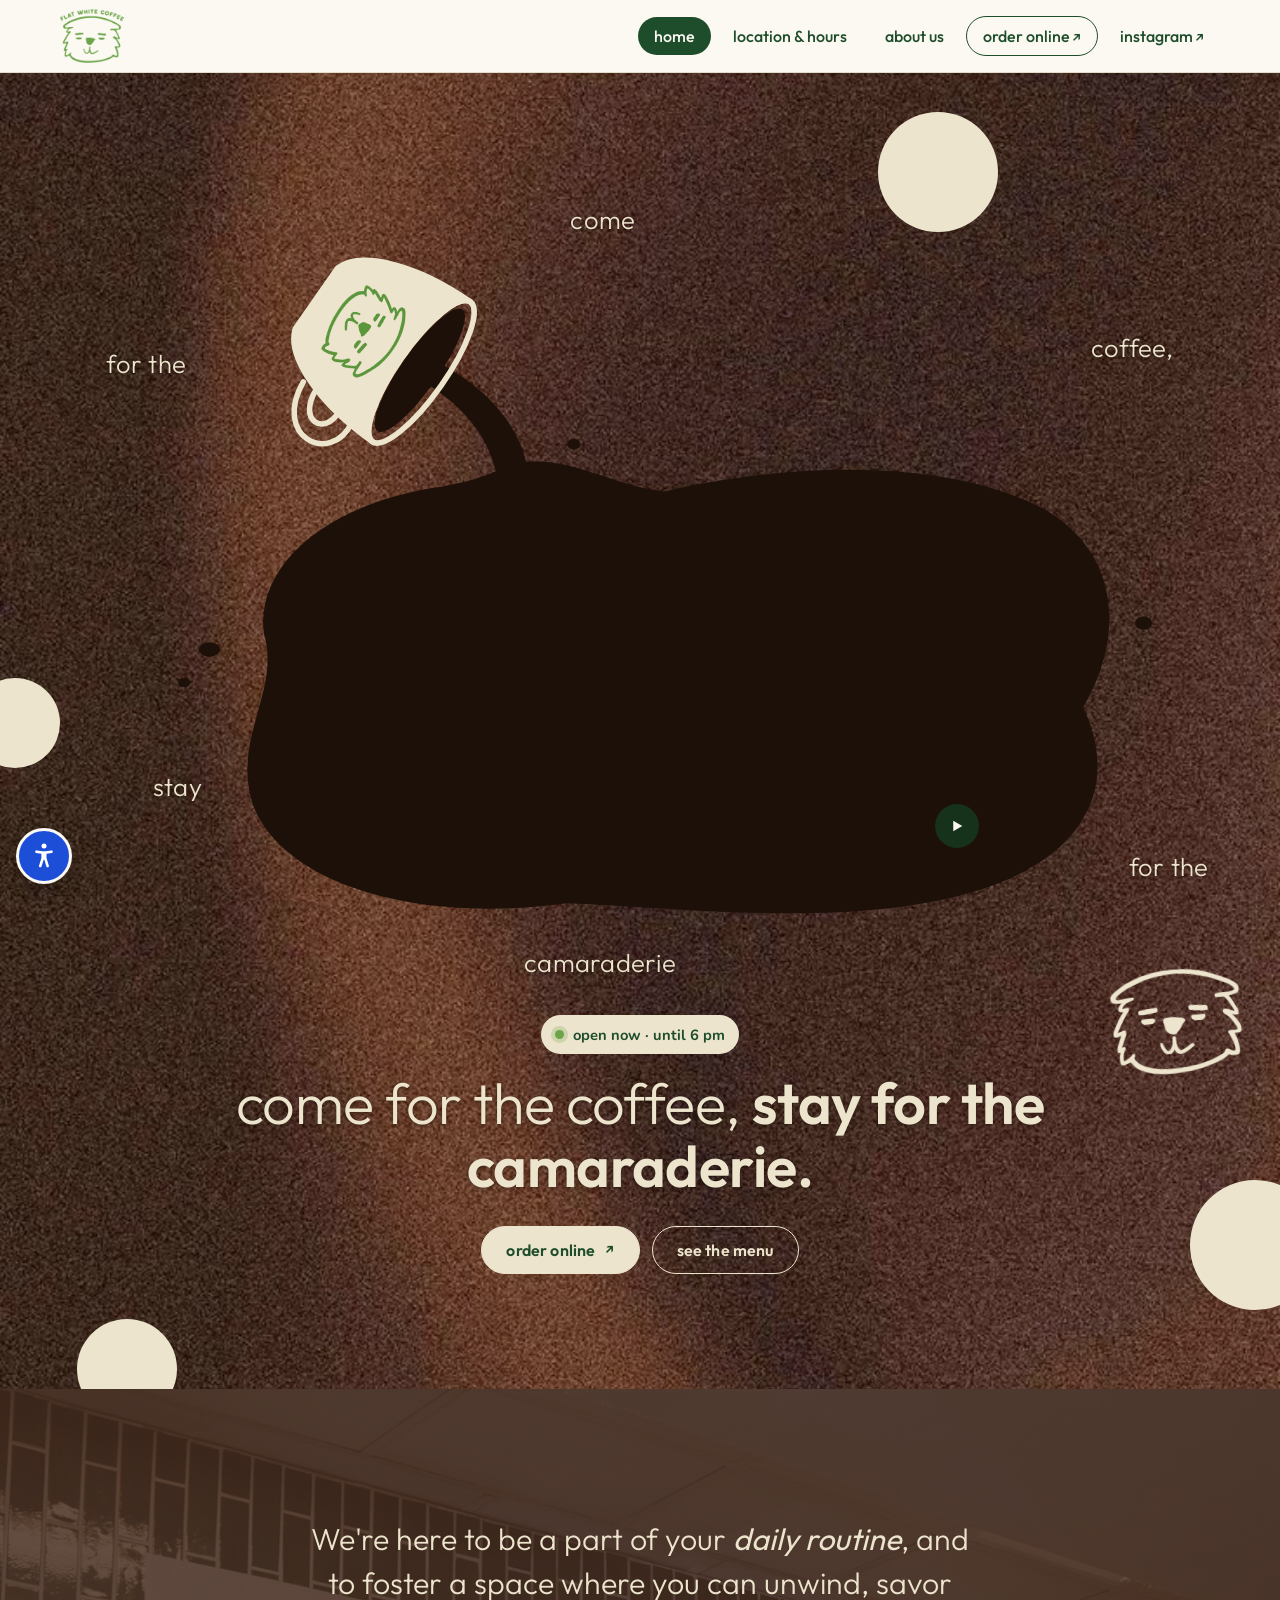
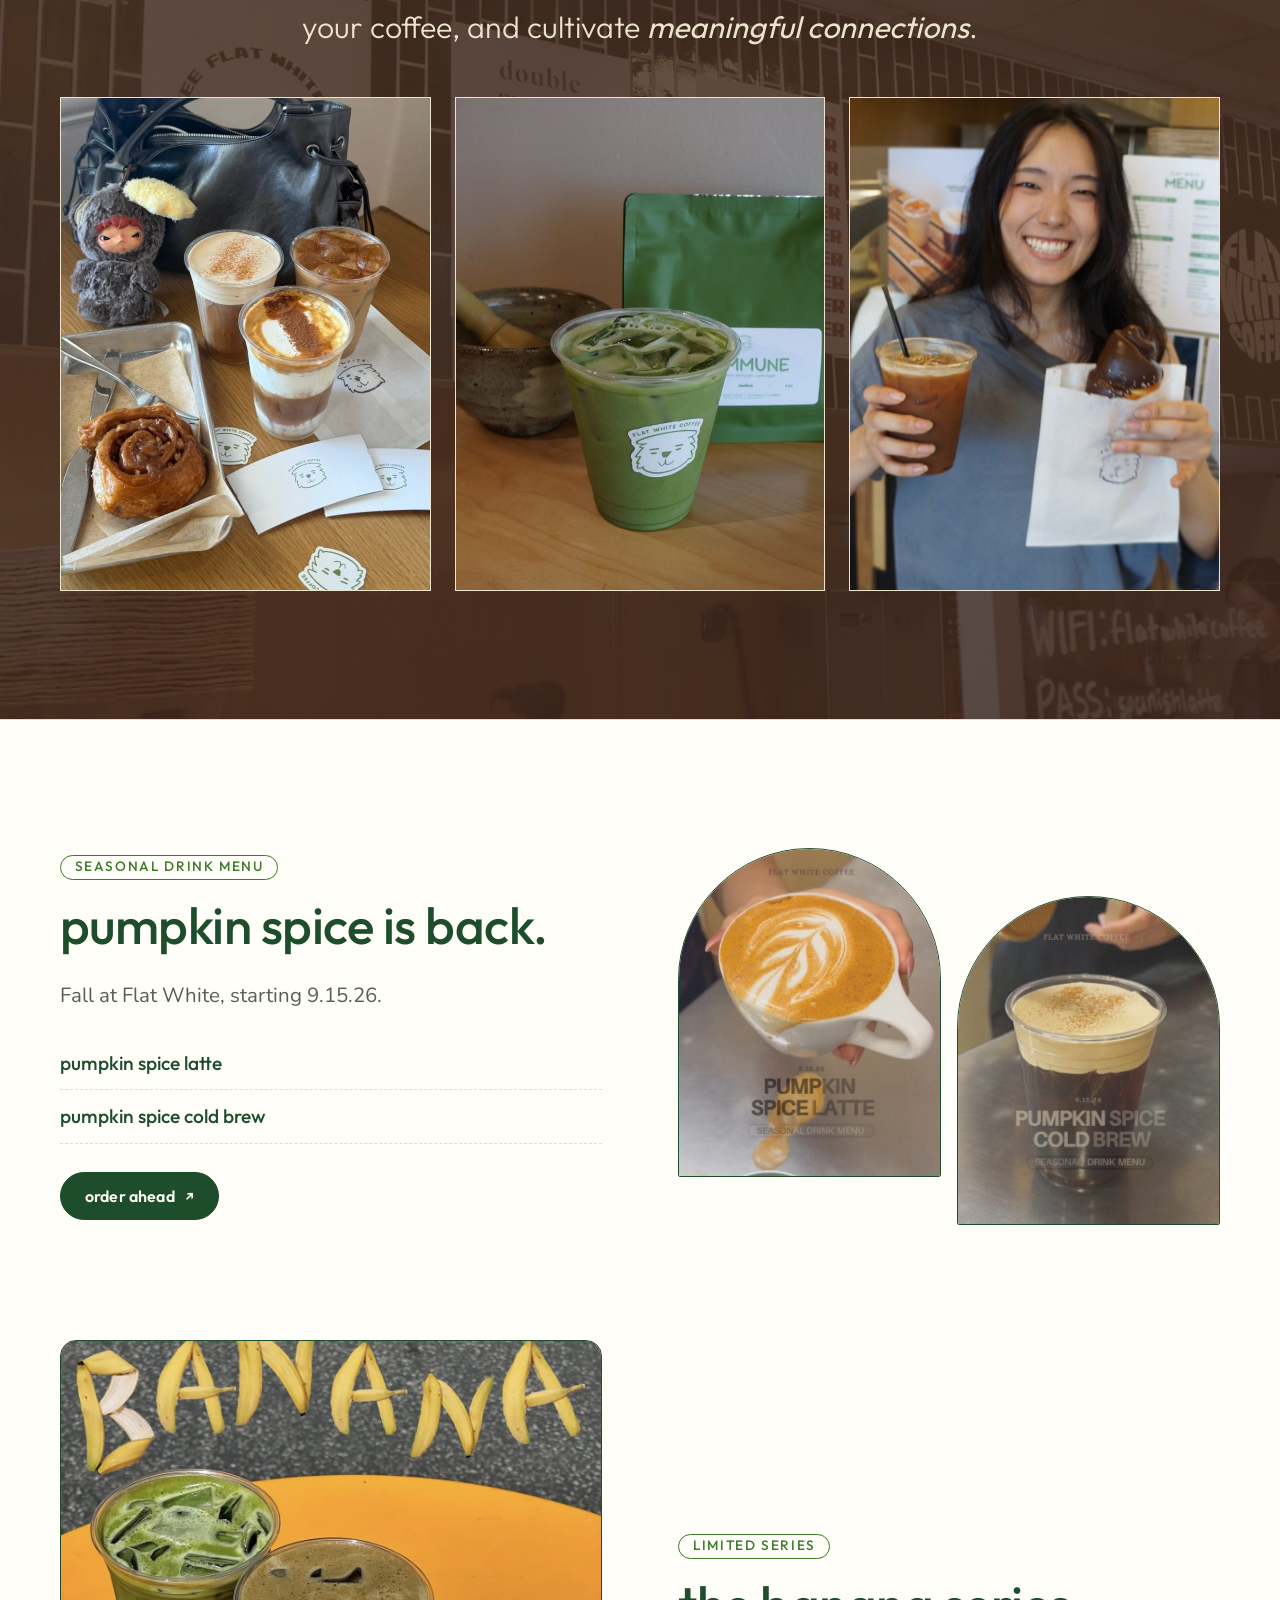
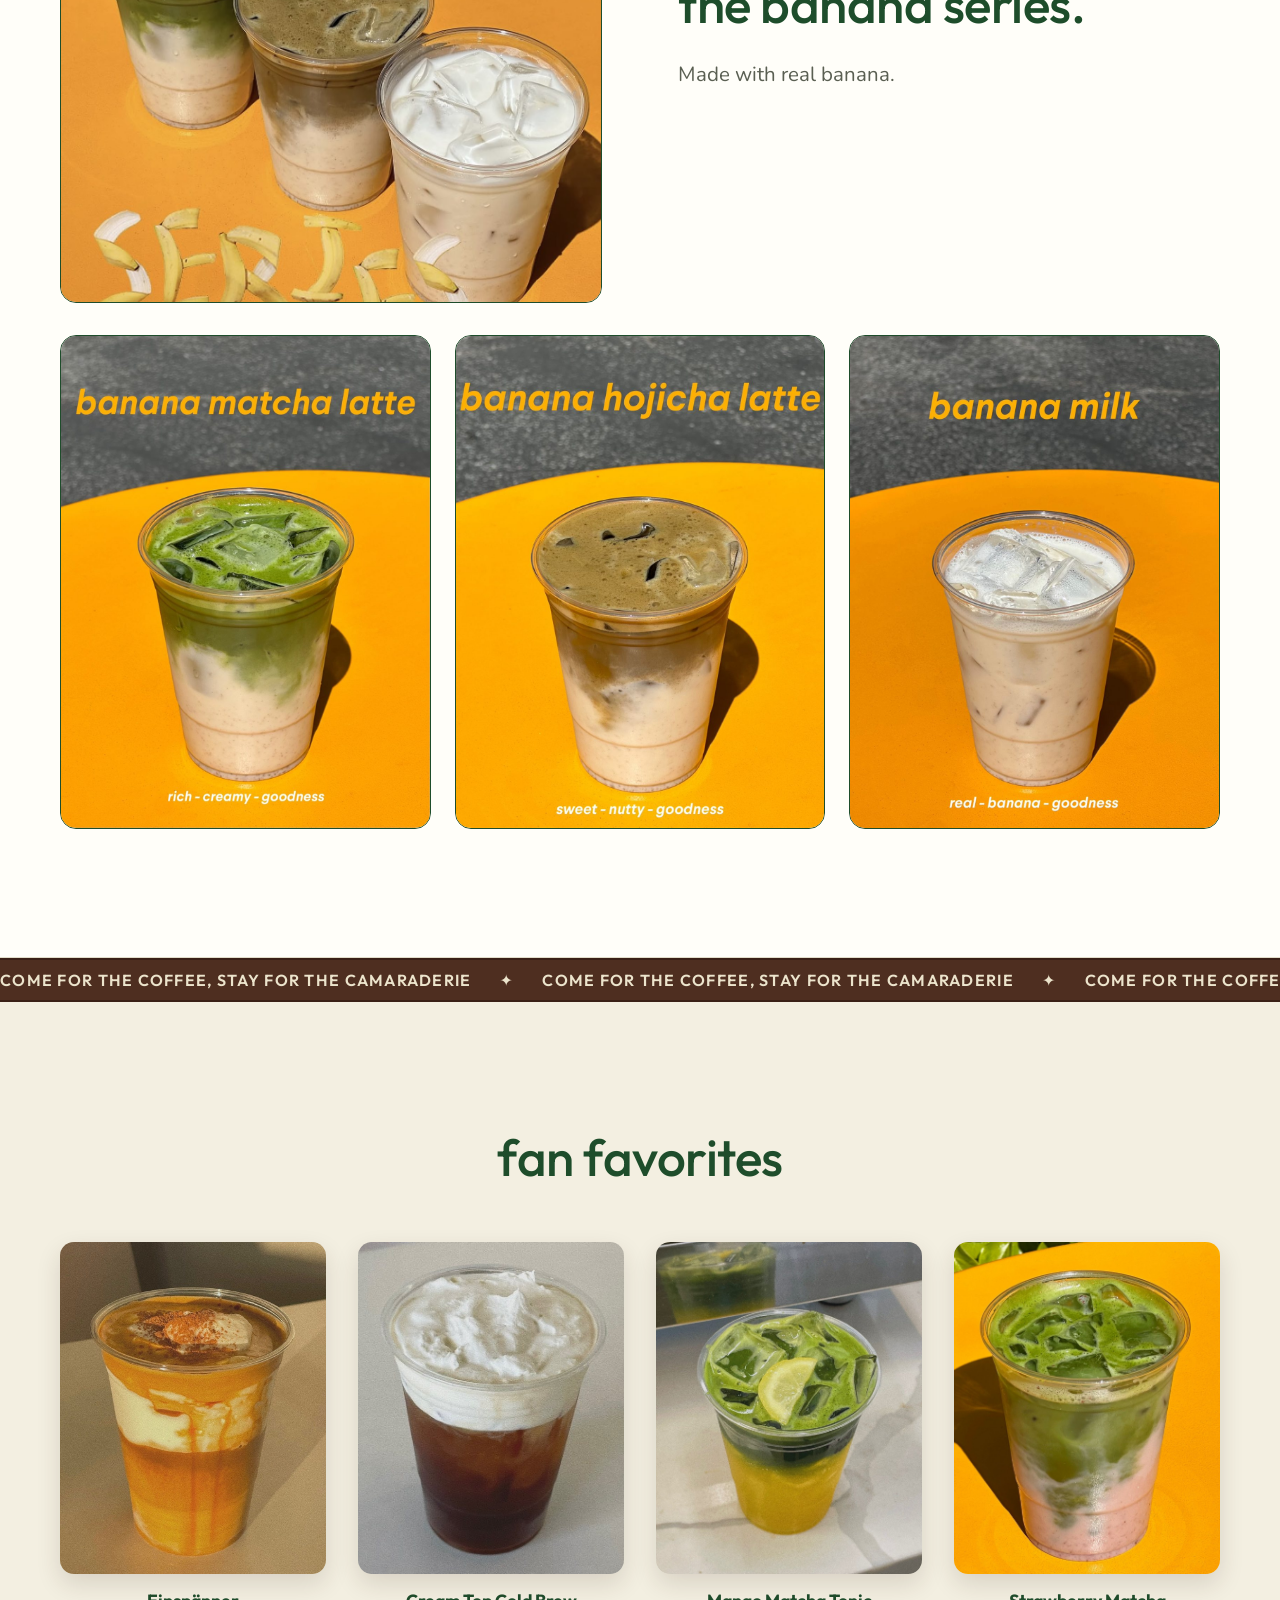
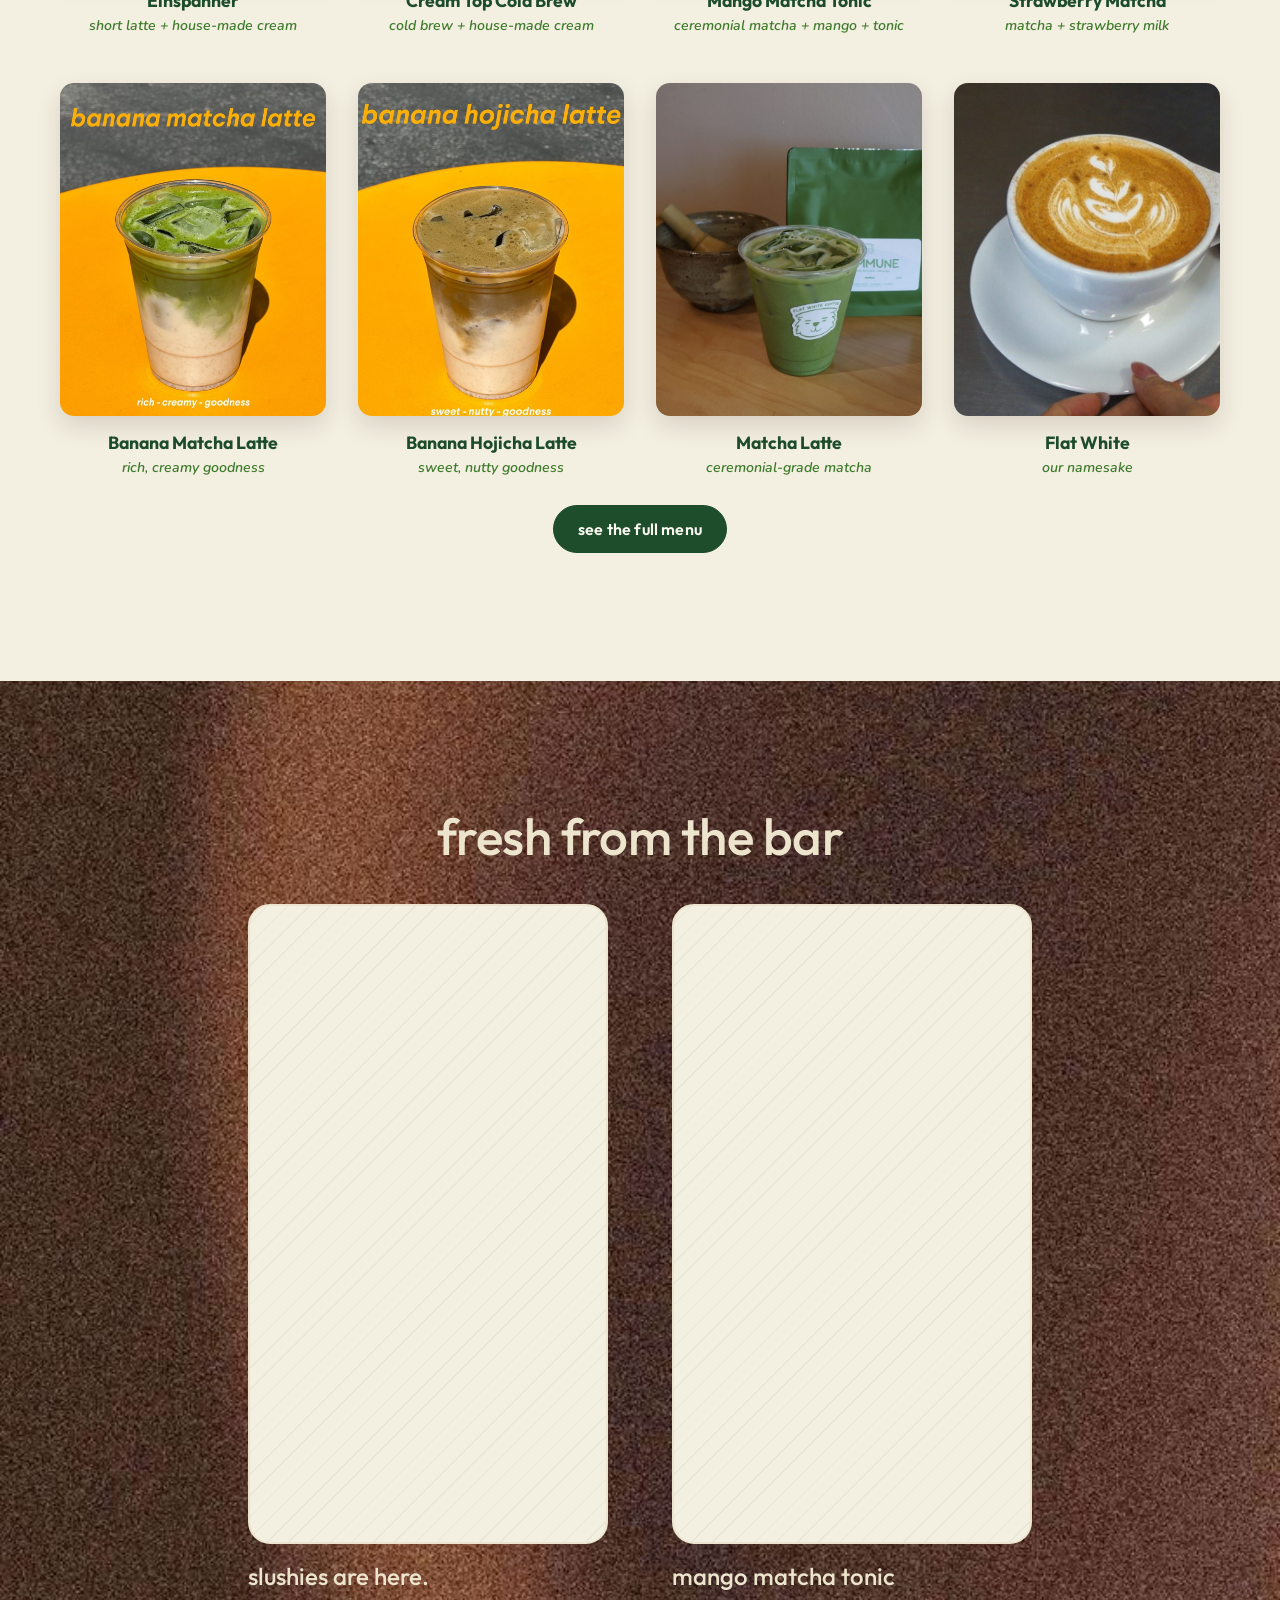
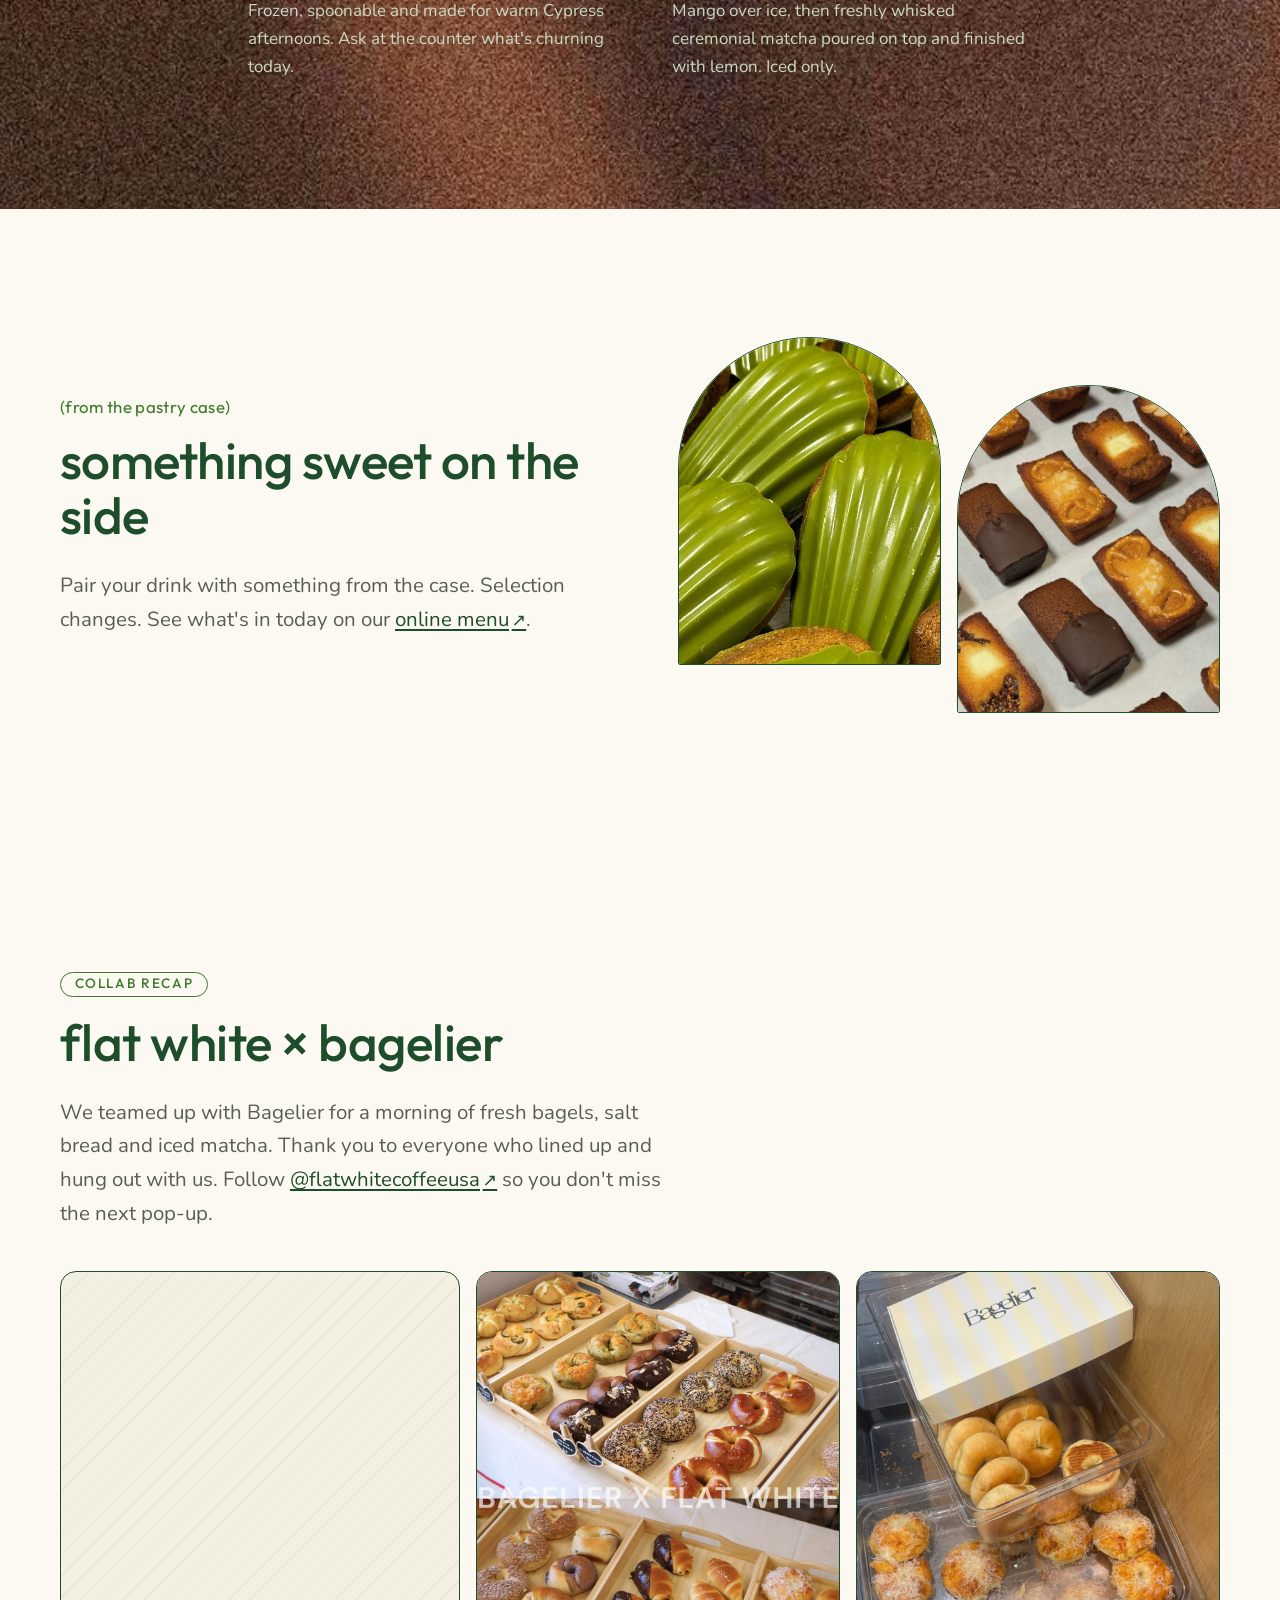
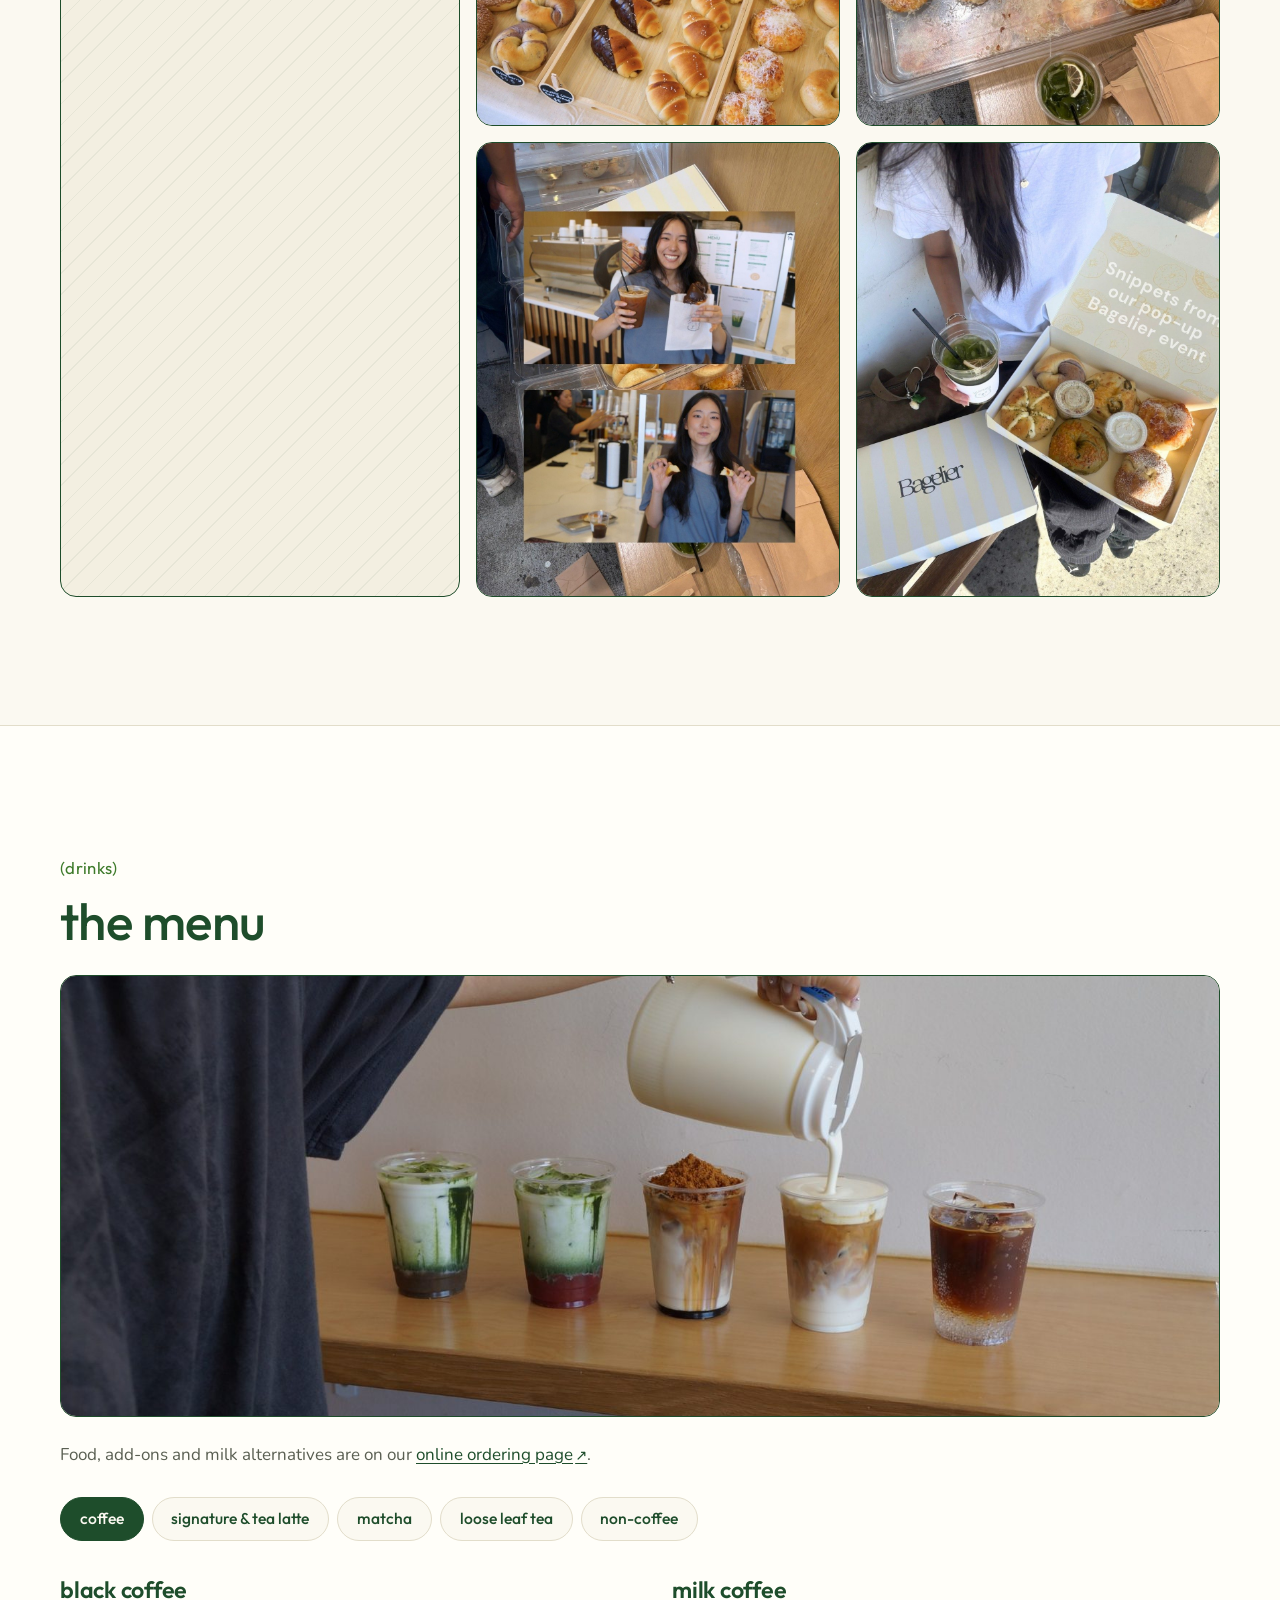
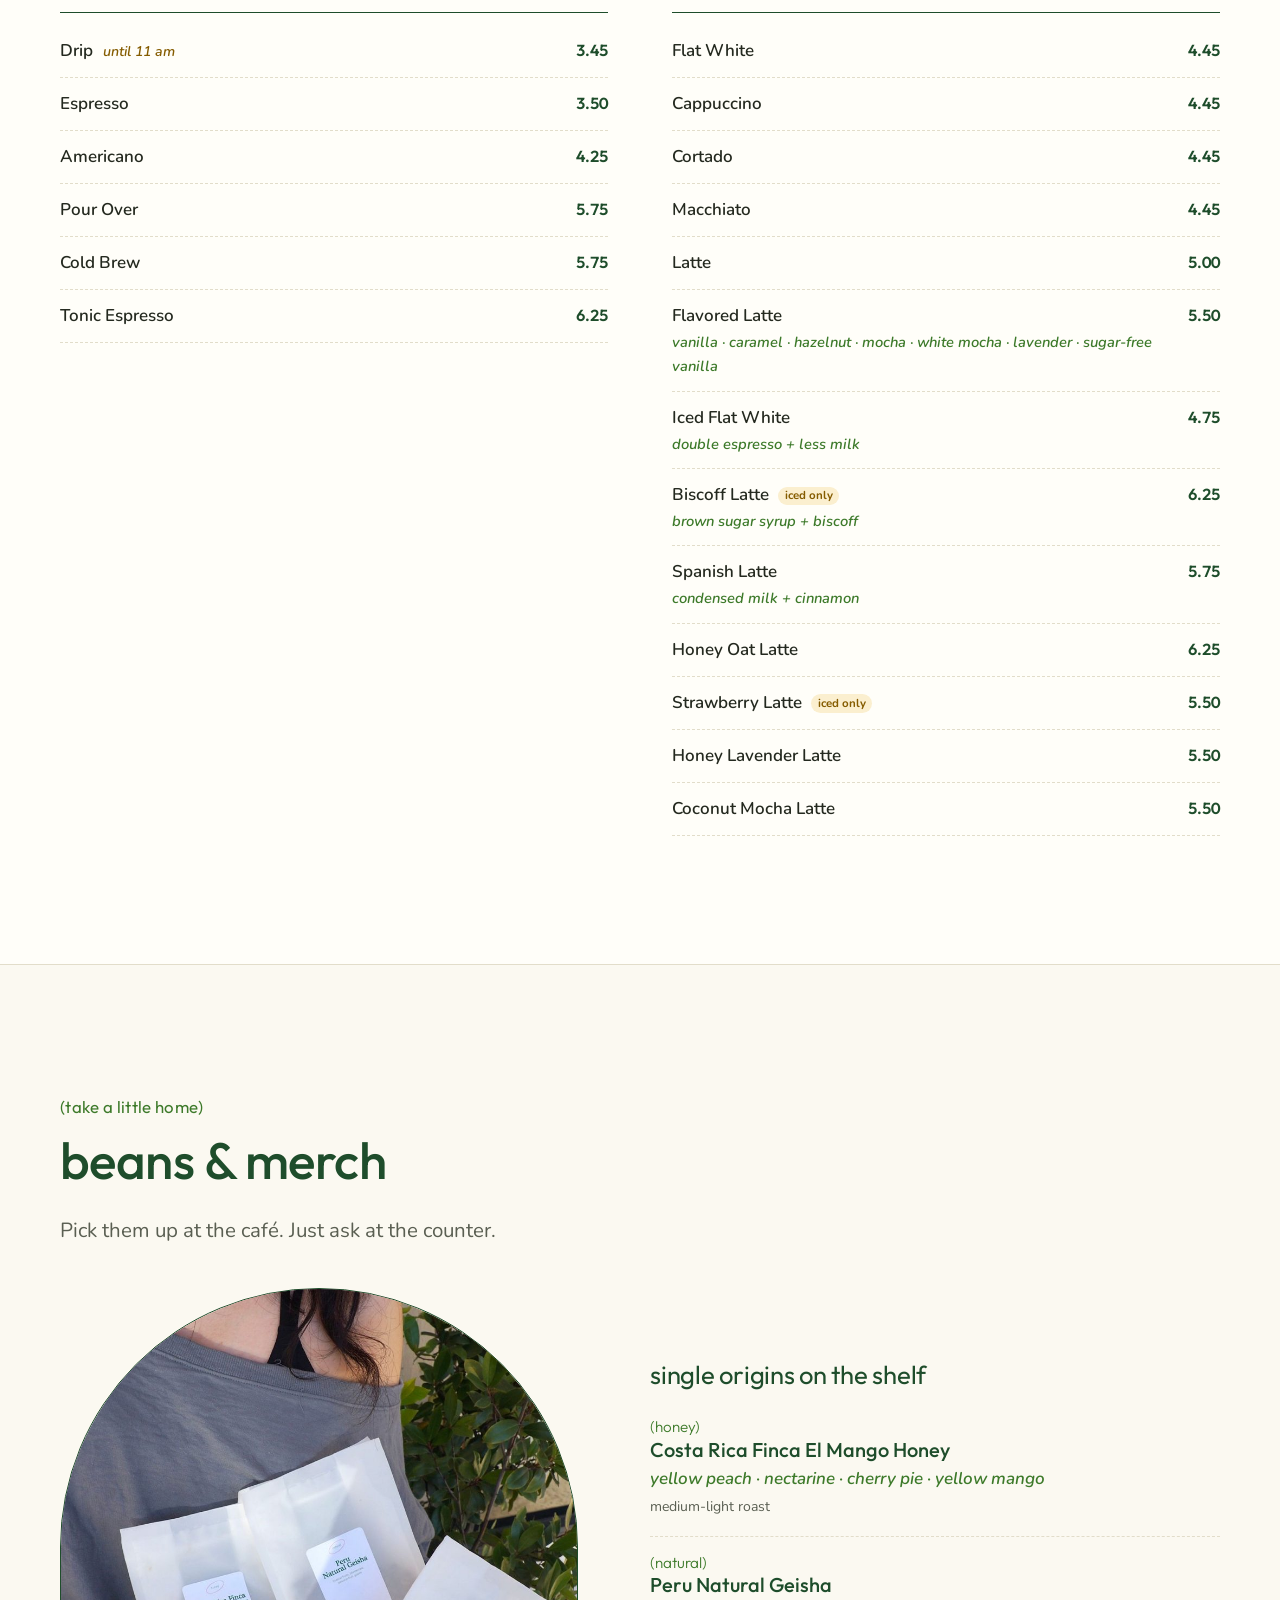
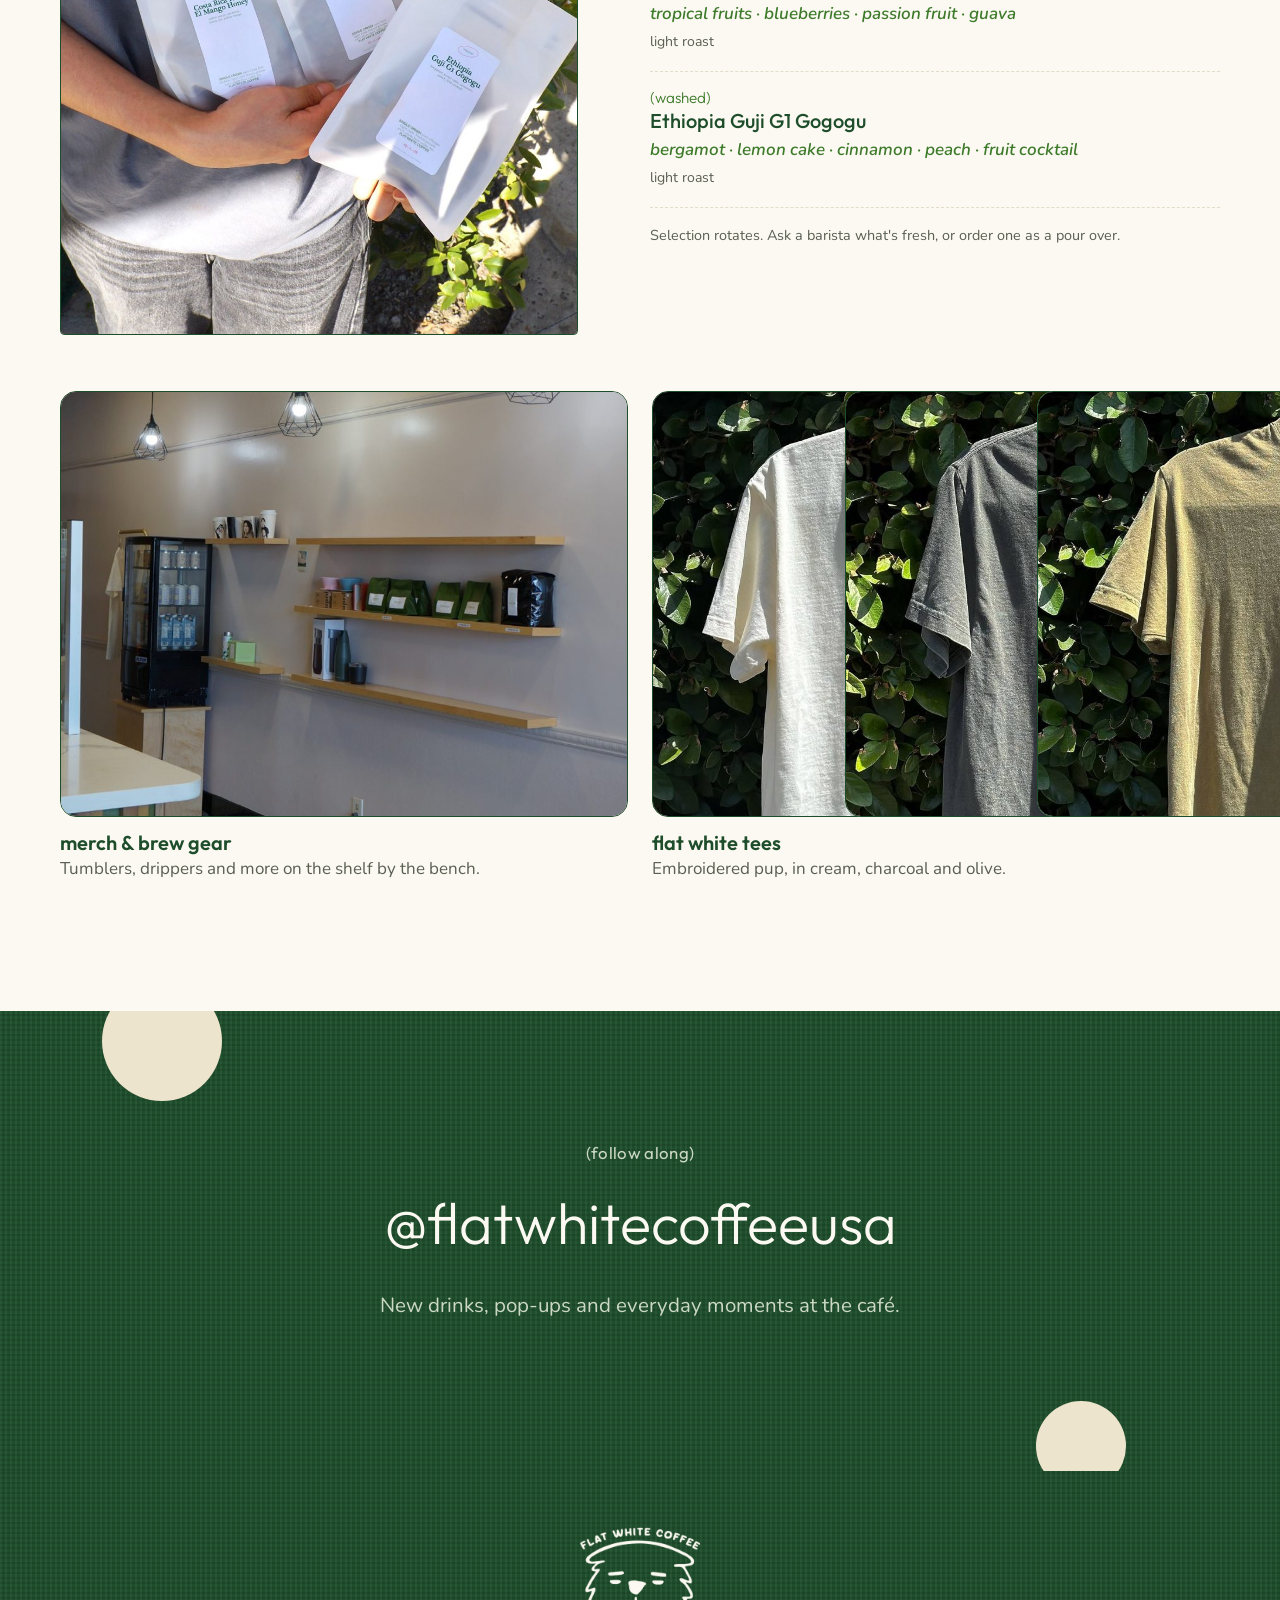
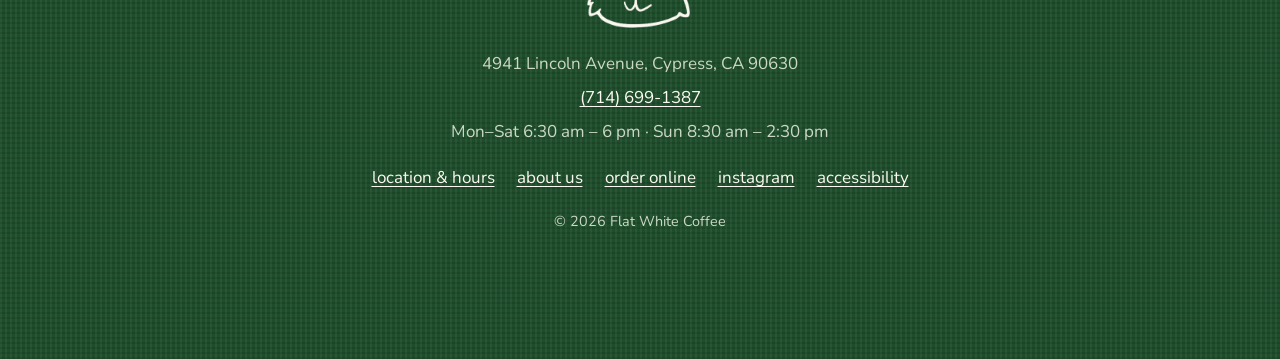
==== site/index.html @ 92032858 "Fan favorites drink grid, marquee strip, slushie + mango matcha videos together Replaces the signatu" ====
<!doctype html>
<html lang="en">
<head>
  <meta charset="utf-8">
  <meta name="viewport" content="width=device-width, initial-scale=1">
  <title>Flat White Coffee · Cypress, CA</title>
  <meta name="description" content="Flat White Coffee is a neighborhood coffee shop in Cypress, CA. Come for the coffee, stay for the camaraderie. Espresso, signature lattes, ceremonial matcha, loose leaf tea and seasonal drinks.">
  <meta property="og:title" content="Flat White Coffee · Cypress, CA">
  <meta property="og:description" content="Come for the coffee, stay for the camaraderie.">
  <meta property="og:image" content="assets/brand/logo.png">
  <link rel="icon" href="assets/brand/cursor-pointer.png">
  <link rel="preconnect" href="https://fonts.googleapis.com">
  <link rel="preconnect" href="https://fonts.gstatic.com" crossorigin>
  <link href="https://fonts.googleapis.com/css2?family=Nunito:ital,wght@0,400;0,600;0,700;1,600&family=Outfit:wght@300;400;500;600&display=swap" rel="stylesheet">
  <link rel="stylesheet" href="styles.css">
  <script type="application/ld+json">
  {
    "@context": "https://schema.org",
    "@type": "CafeOrCoffeeShop",
    "name": "Flat White Coffee",
    "telephone": "+1-714-699-1387",
    "address": { "@type": "PostalAddress", "streetAddress": "4941 Lincoln Avenue", "addressLocality": "Cypress", "addressRegion": "CA", "postalCode": "90630", "addressCountry": "US" },
    "openingHoursSpecification": [
      { "@type": "OpeningHoursSpecification", "dayOfWeek": ["Monday","Tuesday","Wednesday","Thursday","Friday","Saturday"], "opens": "06:30", "closes": "18:00" },
      { "@type": "OpeningHoursSpecification", "dayOfWeek": "Sunday", "opens": "08:30", "closes": "14:30" }
    ],
    "sameAs": ["https://www.instagram.com/flatwhitecoffeeusa/"],
    "hasMenu": "https://flat-white-coffee-cypress.cloveronline.com/menu/all"
  }
  </script>
</head>
<body data-page="home">
  <a class="skip-link" href="#main">Skip to content</a>

  <header class="site-header">
    <div class="container header-inner">
      <a class="brand" href="index.html"><img src="assets/brand/logo.png" alt="Flat White Coffee home" width="64" height="51"></a>
      <button class="nav-toggle" aria-expanded="false" aria-controls="site-nav">
        <span class="sr-only">Open navigation</span>
        <svg width="26" height="26" viewBox="0 0 24 24" aria-hidden="true"><path d="M4 7h16M4 12h16M4 17h16" stroke="currentColor" stroke-width="2" stroke-linecap="round"/></svg>
      </button>
      <nav id="site-nav" class="site-nav" aria-label="Main">
        <a href="index.html" data-nav="home">home</a>
        <a href="location.html" data-nav="location">location &amp; hours</a>
        <a href="about.html" data-nav="about">about us</a>
        <a class="nav-order ext" href="https://flat-white-coffee-cypress.cloveronline.com/menu/all" target="_blank" rel="noopener">order online<span class="sr-only"> (opens Clover in a new tab)</span></a>
        <a class="ext" href="https://www.instagram.com/flatwhitecoffeeusa/" target="_blank" rel="noopener">instagram<span class="sr-only"> (opens in a new tab)</span></a>
      </nav>
    </div>
  </header>

  <main id="main">
    <!-- HERO -->
    <section class="hero beans-bg on-dark" aria-labelledby="hero-title">
      <span class="dot" style="width:120px;height:120px;top:3%;right:22%" aria-hidden="true"></span>
      <span class="dot" style="width:90px;height:90px;top:46%;left:-30px" aria-hidden="true"></span>
      <span class="dot" style="width:130px;height:130px;bottom:6%;right:-40px" aria-hidden="true"></span>
      <span class="dot" style="width:100px;height:100px;bottom:-30px;left:6%" aria-hidden="true"></span>
      <img class="dog" src="assets/brand/dog-cream.png" alt="" aria-hidden="true" style="width:130px;bottom:24%;right:3%;--r:-6deg">

      <div class="container">
        <div class="hero-stage">
          <div class="float-words" aria-hidden="true">
            <span class="float-word" style="top:4%;left:44%">come</span>
            <span class="float-word" style="top:22%;left:4%">for the</span>
            <span class="float-word" style="top:20%;right:4%">coffee,</span>
            <span class="float-word hide-sm" style="bottom:22%;left:8%">stay</span>
            <span class="float-word hide-sm" style="bottom:12%;right:1%">for the</span>
            <span class="float-word" style="bottom:0;left:40%">camaraderie</span>
          </div>
          <div class="spill">
            <svg class="spill-defs" width="0" height="0" aria-hidden="true" focusable="false">
              <clipPath id="spill-clip" clipPathUnits="objectBoundingBox" transform="scale(0.000625 0.001)">
                <path d="M595.2,284.4 C675.8,254.8 756.5,314.0 837.1,321.4 C1025.3,277.0 1267.2,269.6 1415.0,351.0 C1536.0,425.0 1522.6,558.2 1468.8,647.0 C1522.6,758.0 1482.2,876.4 1294.1,928.2 C1105.9,980.0 877.4,950.4 689.3,943.0 C474.2,972.6 272.6,920.8 218.9,802.4 C178.6,698.8 259.2,624.8 232.3,536.0 C218.9,425.0 339.8,336.2 501.1,314.0 C541.4,306.6 568.3,299.2 595.2,284.4 Z"/>
                <path d="M462,150 C522,182 572,232 584,300 L632,300 C624,222 566,164 498,128 Z"/>
                <ellipse cx="0" cy="2" rx="80" ry="20" transform="translate(470 140) rotate(125) scale(1.4)"/>
                <ellipse cx="150" cy="560" rx="16" ry="11"/><ellipse cx="112" cy="610" rx="9" ry="7"/><ellipse cx="1560" cy="520" rx="13" ry="10"/><ellipse cx="700" cy="250" rx="10" ry="8"/>
              </clipPath>
            </svg>
            <div class="spill-video video-block" data-placeholder="hero video">
              <video src="assets/video/cafe.mp4" poster="assets/video/cafe-poster.jpg" muted loop playsinline autoplay preload="auto" aria-label="Capturing the little moments at Flat White: guests working, sipping and reading at the café"></video>
            </div>
            <svg class="spill-art" viewBox="0 0 1600 1000" aria-hidden="true" focusable="false">
              <g class="mug" transform="translate(470 140) rotate(125) scale(1.4)">
                <path class="mug-body" d="M-92,0 C-92,70 -70,128 -40,138 L40,138 C70,128 92,70 92,0 A92,26 0 0 1 -92,0 Z"/>
                <ellipse class="line" cx="0" cy="0" rx="92" ry="26"/>
                <path class="line" d="M88,30 C140,22 150,92 82,98"/>
                <path class="line" d="M86,48 C118,46 120,80 80,82"/>
                <image href="assets/brand/dog-green.png" x="-46" y="38" width="92" height="74"/>
              </g>
            </svg>
          </div>
        </div>

        <div class="hero-copy">
          <p class="status-pill" id="open-status" hidden></p>
          <h1 id="hero-title">come for the coffee, <strong>stay for the camaraderie.</strong></h1>
          <div class="actions">
            <a class="btn btn-primary ext" href="https://flat-white-coffee-cypress.cloveronline.com/menu/all" target="_blank" rel="noopener">order online<span class="sr-only"> (opens in a new tab)</span></a>
            <a class="btn btn-ghost" href="#menu">see the menu</a>
          </div>
        </div>
      </div>
    </section>

    <!-- INTRO + PHOTOS (café photo background) -->
    <section class="section intro photo-bg on-dark" aria-labelledby="intro-title">
      <div class="container">
        <h2 id="intro-title" class="sr-only">About Flat White</h2>
        <p class="caption">We're here to be a part of your <em>daily routine</em>, and to foster a space where you can unwind, savor your coffee, and cultivate <em>meaningful connections</em>.</p>
        <div class="strip">
          <div class="frame"><img src="assets/photos/drinks-cinnamon-roll.jpg" alt="Three iced coffees with cream and cinnamon next to a sticky pecan cinnamon roll, Flat White cup sleeves and a sticker" loading="lazy" style="object-position:50% 70%;transform:scale(1.7);transform-origin:50% 74%"></div>
          <div class="frame"><img src="assets/photos/matcha-commune.jpg" alt="An iced matcha in a Flat White cup next to a matcha bowl and whisk and a bag of Commune coffee" loading="lazy" style="object-position:48% 50%"></div>
          <div class="frame"><img src="assets/photos/salt-bread-smile.jpg" alt="A smiling guest at the counter holding an iced americano and a chocolate salt bread" loading="lazy" style="object-position:55% 40%"></div>
        </div>
      </div>
    </section>

    <!-- SEASONAL -->
    <section class="section menu-wrap" aria-labelledby="seasonal-title">
      <div class="container">
        <div class="seasonal-grid">
          <div>
            <span class="pill-label">seasonal drink menu</span>
            <h2 id="seasonal-title">pumpkin spice is back.</h2>
            <p class="lead">Fall at Flat White, starting 9.15.26.</p>
            <ul class="seasonal-list">
              <li>pumpkin spice latte</li>
              <li>pumpkin spice cold brew</li>
            </ul>
            <div class="actions">
              <a class="btn btn-primary ext" href="https://flat-white-coffee-cypress.cloveronline.com/menu/all" target="_blank" rel="noopener">order ahead<span class="sr-only"> (opens in a new tab)</span></a>
            </div>
          </div>
          <div class="seasonal-pair">
            <div class="frame" data-placeholder="pumpkin spice latte">
              <img src="assets/photos/pumpkin-spice-latte.jpg" alt="Pumpkin spice latte with leaf latte art" loading="lazy">
            </div>
            <div class="frame" data-placeholder="pumpkin spice cold brew" style="margin-top:48px">
              <img src="assets/photos/pumpkin-spice-cold-brew.jpg" alt="Pumpkin spice cold brew topped with cream and cinnamon" loading="lazy">
            </div>
          </div>
        </div>

        <div class="seasonal-grid" style="margin-top:clamp(72px,9vw,120px)">
          <div class="frame banana-hero" data-placeholder="banana series">
            <img src="assets/photos/banana-series.jpg" alt="Banana matcha latte, banana hojicha latte and banana milk on an orange table, with BANANA SERIES spelled out in banana peels" loading="lazy">
          </div>
          <div>
            <span class="pill-label">limited series</span>
            <h2>the banana series.</h2>
            <p class="lead">Made with real banana.</p>
          </div>
        </div>
        <div class="strip banana-strip">
          <figure>
            <div class="frame" data-placeholder="banana matcha latte"><img src="assets/photos/banana-matcha-latte.jpg" alt="Iced banana matcha latte" loading="lazy"></div>
          </figure>
          <figure>
            <div class="frame" data-placeholder="banana hojicha latte"><img src="assets/photos/banana-hojicha-latte.jpg" alt="Iced banana hojicha latte" loading="lazy"></div>
          </figure>
          <figure>
            <div class="frame" data-placeholder="banana milk"><img src="assets/photos/banana-milk.jpg" alt="Iced banana milk" loading="lazy"></div>
          </figure>
        </div>
      </div>
    </section>

    <!-- MARQUEE -->
    <div class="marquee" aria-hidden="true"><div class="marquee-track"><span>come for the coffee, stay for the camaraderie</span><span aria-hidden="true">✦</span><span>come for the coffee, stay for the camaraderie</span><span aria-hidden="true">✦</span><span>come for the coffee, stay for the camaraderie</span><span aria-hidden="true">✦</span><span>come for the coffee, stay for the camaraderie</span><span aria-hidden="true">✦</span><span>come for the coffee, stay for the camaraderie</span><span aria-hidden="true">✦</span><span>come for the coffee, stay for the camaraderie</span><span aria-hidden="true">✦</span><span>come for the coffee, stay for the camaraderie</span><span aria-hidden="true">✦</span><span>come for the coffee, stay for the camaraderie</span><span aria-hidden="true">✦</span></div></div>

    <!-- FAN FAVORITES -->
    <section class="section favs" aria-labelledby="favs-title">
      <div class="container">
        <h2 id="favs-title" class="center">fan favorites</h2>
        <div class="fav-grid">
          <figure class="fav">
            <div class="fav-img frame"><img src="assets/photos/einspanner.jpg" alt="Iced Einspänner topped with house-made cream and cocoa" loading="lazy" style="object-position:50% 50%"></div>
            <figcaption><strong>Einspänner</strong><span>short latte + house-made cream</span></figcaption>
          </figure>
          <figure class="fav">
            <div class="fav-img frame"><img src="assets/photos/cream-top-cold-brew.jpg" alt="Cold brew topped with a thick layer of cream" loading="lazy" style="object-position:50% 45%"></div>
            <figcaption><strong>Cream Top Cold Brew</strong><span>cold brew + house-made cream</span></figcaption>
          </figure>
          <figure class="fav">
            <div class="fav-img frame"><img src="assets/photos/mango-matcha-tonic.jpg" alt="Mango matcha tonic with green matcha over mango and a lemon wedge" loading="lazy" style="object-position:50% 60%"></div>
            <figcaption><strong>Mango Matcha Tonic</strong><span>ceremonial matcha + mango + tonic</span></figcaption>
          </figure>
          <figure class="fav">
            <div class="fav-img frame"><img src="assets/photos/strawberry-matcha.jpg" alt="Iced strawberry matcha, green over pink" loading="lazy" style="object-position:50% 50%"></div>
            <figcaption><strong>Strawberry Matcha</strong><span>matcha + strawberry milk</span></figcaption>
          </figure>
          <figure class="fav">
            <div class="fav-img frame"><img src="assets/photos/banana-matcha-latte.jpg" alt="Iced banana matcha latte" loading="lazy" style="object-position:50% 60%"></div>
            <figcaption><strong>Banana Matcha Latte</strong><span>rich, creamy goodness</span></figcaption>
          </figure>
          <figure class="fav">
            <div class="fav-img frame"><img src="assets/photos/banana-hojicha-latte.jpg" alt="Iced banana hojicha latte" loading="lazy" style="object-position:50% 60%"></div>
            <figcaption><strong>Banana Hojicha Latte</strong><span>sweet, nutty goodness</span></figcaption>
          </figure>
          <figure class="fav">
            <div class="fav-img frame"><img src="assets/photos/matcha-commune.jpg" alt="Iced matcha latte in a Flat White cup" loading="lazy" style="object-position:45% 50%"></div>
            <figcaption><strong>Matcha Latte</strong><span>ceremonial-grade matcha</span></figcaption>
          </figure>
          <figure class="fav">
            <div class="fav-img frame"><img src="assets/photos/latte-art-saucer.jpg" alt="A flat white with rosetta latte art on a saucer" loading="lazy" style="object-position:58% 50%"></div>
            <figcaption><strong>Flat White</strong><span>our namesake</span></figcaption>
          </figure>
        </div>
        <div class="actions" style="justify-content:center">
          <a class="btn btn-primary" href="#menu">see the full menu</a>
        </div>
      </div>
    </section>

    <!-- VIDEOS: slushies + mango matcha tonic -->
    <section class="section clips on-dark" aria-labelledby="clips-title">
      <div class="container">
        <h2 id="clips-title" class="center">fresh from the bar</h2>
        <div class="clip-grid">
          <figure class="clip">
            <div class="video-block frame"><video src="assets/video/slushie.mp4" poster="assets/video/slushie-poster.jpg" muted loop playsinline autoplay preload="metadata" aria-label="A frozen coffee drink being poured from the slushie machine into a Flat White cup"></video></div>
            <figcaption><strong>slushies are here.</strong><span>Frozen, spoonable and made for warm Cypress afternoons. Ask at the counter what's churning today.</span></figcaption>
          </figure>
          <figure class="clip">
            <div class="video-block frame"><video src="assets/video/mango-matcha-tonic.mp4" poster="assets/video/mango-matcha-tonic-poster.jpg" muted loop playsinline autoplay preload="metadata" aria-label="Making a mango matcha tonic: mango over ice, then whisked matcha poured on top and a lemon garnish"></video></div>
            <figcaption><strong>mango matcha tonic</strong><span>Mango over ice, then freshly whisked ceremonial matcha poured on top and finished with lemon. Iced only.</span></figcaption>
          </figure>
        </div>
      </div>
    </section>

    <!-- PASTRY CASE -->
    <section class="section" aria-labelledby="pastry-title">
      <div class="container">
        <div class="seasonal-grid">
          <div>
            <span class="label">(from the pastry case)</span>
            <h2 id="pastry-title">something sweet on the side</h2>
            <p class="lead">Pair your drink with something from the case. Selection changes. See what's in today on our <a class="ext" href="https://flat-white-coffee-cypress.cloveronline.com/menu/all" target="_blank" rel="noopener">online menu<span class="sr-only"> (opens in a new tab)</span></a>.</p>
          </div>
          <div class="seasonal-pair">
            <div class="frame" data-placeholder="matcha madeleines"><img src="assets/photos/matcha-madeleines.jpg" alt="Madeleines dipped in a glossy matcha coating" loading="lazy"></div>
            <div class="frame" data-placeholder="financiers" style="margin-top:48px"><img src="assets/photos/financiers.jpg" alt="Rows of financiers topped with pretzel, almond, cream cheese, fig and chocolate" loading="lazy"></div>
          </div>
        </div>
      </div>
    </section>

    <!-- BAGELIER COLLAB RECAP -->
    <section class="section collab" aria-labelledby="collab-title">
      <div class="container">
        <div class="collab-head">
          <span class="pill-label">collab recap</span>
          <h2 id="collab-title">flat white × bagelier</h2>
          <p class="lead">We teamed up with Bagelier for a morning of fresh bagels, salt bread and iced matcha. Thank you to everyone who lined up and hung out with us. Follow <a class="ext" href="https://www.instagram.com/flatwhitecoffeeusa/" target="_blank" rel="noopener">@flatwhitecoffeeusa<span class="sr-only"> on Instagram (opens in a new tab)</span></a> so you don't miss the next pop-up.</p>
        </div>
        <div class="collab-grid">
          <figure class="video-block frame cg-video" style="margin:0">
            <video src="assets/video/bagelier-popup.mp4" poster="assets/video/bagelier-popup-poster.jpg" muted loop playsinline autoplay preload="metadata" aria-label="Flat White × Bagelier recap: garnishing an iced matcha, a pour over, and trays of fresh bagels"></video>
          </figure>
          <div class="frame cg-1"><img src="assets/photos/bagelier-trays.jpg" alt="Trays of Bagelier bagels and salt bread at the Flat White pop-up" loading="lazy"></div>
          <div class="frame cg-2"><img src="assets/photos/bagelier-matcha.jpg" alt="An iced matcha in a Flat White cup next to fresh bagels" loading="lazy"></div>
          <div class="frame cg-3"><img src="assets/photos/bagelier-poster.jpg" alt="Smiling guests at the counter with coffee and pastries during the pop-up" loading="lazy"></div>
          <div class="frame cg-4"><img src="assets/photos/bagelier-box.jpg" alt="A guest holding an iced matcha and a box of Bagelier bagels" loading="lazy"></div>
        </div>
      </div>
    </section>

    <!-- MENU -->
    <section class="section menu-wrap" id="menu" aria-labelledby="menu-title">
      <div class="container">
        <span class="label">(drinks)</span>
        <h2 id="menu-title">the menu</h2>
        <div class="frame menu-banner" data-placeholder="drinks lineup">
          <img src="assets/photos/drinks-lineup.jpg" alt="Milk being poured into a row of iced drinks: two matcha lattes, a Biscoff latte, a latte and an espresso tonic" loading="lazy">
        </div>
        <p class="muted">Food, add-ons and milk alternatives are on our <a class="ext" href="https://flat-white-coffee-cypress.cloveronline.com/menu/all" target="_blank" rel="noopener">online ordering page<span class="sr-only"> (opens in a new tab)</span></a>.</p>

        <div class="tabs" role="tablist" aria-label="Menu categories">
          <button role="tab" id="tab-coffee" aria-controls="panel-coffee" aria-selected="true">coffee</button>
          <button role="tab" id="tab-signature" aria-controls="panel-signature" aria-selected="false" tabindex="-1">signature &amp; tea latte</button>
          <button role="tab" id="tab-matcha" aria-controls="panel-matcha" aria-selected="false" tabindex="-1">matcha</button>
          <button role="tab" id="tab-tea" aria-controls="panel-tea" aria-selected="false" tabindex="-1">loose leaf tea</button>
          <button role="tab" id="tab-noncoffee" aria-controls="panel-noncoffee" aria-selected="false" tabindex="-1">non-coffee</button>
        </div>

        <div class="menu-panel" role="tabpanel" id="panel-coffee" aria-labelledby="tab-coffee" tabindex="0">
          <div class="menu-cols">
            <div class="menu-group">
              <h3>black coffee</h3>
              <ul class="menu-list">
                <li><span class="item">Drip <em class="note">until 11 am</em></span><span class="price">3.45</span></li>
                <li><span class="item">Espresso</span><span class="price">3.50</span></li>
                <li><span class="item">Americano</span><span class="price">4.25</span></li>
                <li><span class="item">Pour Over</span><span class="price">5.75</span></li>
                <li><span class="item">Cold Brew</span><span class="price">5.75</span></li>
                <li><span class="item">Tonic Espresso</span><span class="price">6.25</span></li>
              </ul>
            </div>
            <div class="menu-group">
              <h3>milk coffee</h3>
              <ul class="menu-list">
                <li><span class="item">Flat White</span><span class="price">4.45</span></li>
                <li><span class="item">Cappuccino</span><span class="price">4.45</span></li>
                <li><span class="item">Cortado</span><span class="price">4.45</span></li>
                <li><span class="item">Macchiato</span><span class="price">4.45</span></li>
                <li><span class="item">Latte</span><span class="price">5.00</span></li>
                <li><span class="item">Flavored Latte<span class="desc">vanilla · caramel · hazelnut · mocha · white mocha · lavender · sugar-free vanilla</span></span><span class="price">5.50</span></li>
                <li><span class="item">Iced Flat White<span class="desc">double espresso + less milk</span></span><span class="price">4.75</span></li>
                <li><span class="item">Biscoff Latte <span class="tag">iced only</span><span class="desc">brown sugar syrup + biscoff</span></span><span class="price">6.25</span></li>
                <li><span class="item">Spanish Latte<span class="desc">condensed milk + cinnamon</span></span><span class="price">5.75</span></li>
                <li><span class="item">Honey Oat Latte</span><span class="price">6.25</span></li>
                <li><span class="item">Strawberry Latte <span class="tag">iced only</span></span><span class="price">5.50</span></li>
                <li><span class="item">Honey Lavender Latte</span><span class="price">5.50</span></li>
                <li><span class="item">Coconut Mocha Latte</span><span class="price">5.50</span></li>
              </ul>
            </div>
          </div>
        </div>

        <div class="menu-panel" role="tabpanel" id="panel-signature" aria-labelledby="tab-signature" tabindex="0" hidden>
          <div class="menu-cols">
            <div class="menu-group">
              <h3>signature</h3>
              <ul class="menu-list">
                <li><span class="item">Einspänner <span class="tag">iced only</span><span class="desc">short latte + house-made cream</span></span><span class="price">5.75</span></li>
                <li><span class="item">Family Brew <span class="tag">iced only</span><span class="desc">cold brew + simple syrup + oat milk</span></span><span class="price">6.00</span></li>
                <li><span class="item">Mango Cream Cold Brew <span class="tag">iced only</span><span class="desc">mango cold brew + house-made cream</span></span><span class="price">6.25</span></li>
              </ul>
            </div>
            <div class="menu-group">
              <h3>tea latte</h3>
              <ul class="menu-list">
                <li><span class="item">Hojicha</span><span class="price">5.75</span></li>
                <li><span class="item">Chai</span><span class="price">5.75</span></li>
                <li><span class="item">Vanilla Chai</span><span class="price">5.75</span></li>
              </ul>
            </div>
          </div>
        </div>

        <div class="menu-panel" role="tabpanel" id="panel-matcha" aria-labelledby="tab-matcha" tabindex="0" hidden>
          <div class="menu-cols">
            <div class="menu-group">
              <h3>matcha</h3>
              <ul class="menu-list">
                <li><span class="item">Matcha Latte</span><span class="price">5.75</span></li>
                <li><span class="item">Lavender Matcha</span><span class="price">5.75</span></li>
                <li><span class="item">Strawberry Matcha <span class="tag">iced only</span></span><span class="price">5.75</span></li>
              </ul>
            </div>
            <div class="menu-group">
              <h3>ceremonial matcha</h3>
              <ul class="menu-list">
                <li><span class="item">Matcha Latte</span><span class="price">5.50</span></li>
                <li><span class="item">Matcha Tonic <span class="tag">iced only</span></span><span class="price">6.00</span></li>
                <li><span class="item">Mango Matcha Tonic <span class="tag">iced only</span></span><span class="price">6.25</span></li>
              </ul>
            </div>
          </div>
        </div>

        <div class="menu-panel" role="tabpanel" id="panel-tea" aria-labelledby="tab-tea" tabindex="0" hidden>
          <div class="menu-cols menu-cols--3">
            <div class="menu-group">
              <h3>green tea</h3>
              <ul class="menu-list">
                <li><span class="item">Jasmine</span><span class="price">4.75</span></li>
                <li><span class="item">Mango Tango</span><span class="price">4.75</span></li>
                <li><span class="item">Strawberry Basil</span><span class="price">4.75</span></li>
              </ul>
            </div>
            <div class="menu-group">
              <h3>black tea</h3>
              <ul class="menu-list">
                <li><span class="item">Earl Grey</span><span class="price">4.75</span></li>
                <li><span class="item">Peach Apricot</span><span class="price">4.75</span></li>
              </ul>
            </div>
            <div class="menu-group">
              <h3>herbal tea <span class="tag tag--soft">caffeine-free</span></h3>
              <ul class="menu-list">
                <li><span class="item">Lychee Mariposa</span><span class="price">4.75</span></li>
                <li><span class="item">Black Forest Berry</span><span class="price">4.75</span></li>
                <li><span class="item">Lavender Raspberry</span><span class="price">4.75</span></li>
                <li><span class="item">Chamomile Lavender</span><span class="price">4.75</span></li>
              </ul>
            </div>
          </div>
        </div>

        <div class="menu-panel" role="tabpanel" id="panel-noncoffee" aria-labelledby="tab-noncoffee" tabindex="0" hidden>
          <div class="menu-cols">
            <div class="menu-group">
              <h3>non-coffee</h3>
              <ul class="menu-list">
                <li><span class="item">Hot Chocolate</span><span class="price">4.45</span></li>
                <li><span class="item">Chocolate Milk</span><span class="price">4.45</span></li>
                <li><span class="item">Strawberry Milk</span><span class="price">4.00</span></li>
                <li><span class="item">Mango Lemonade</span><span class="price">4.45</span></li>
                <li><span class="item">Strawberry Lemonade</span><span class="price">4.45</span></li>
              </ul>
            </div>
          </div>
        </div>
      </div>
    </section>

    <!-- BEANS & MERCH (showcase only) -->
    <section class="section" aria-labelledby="shop-title">
      <div class="container">
        <span class="label">(take a little home)</span>
        <h2 id="shop-title">beans &amp; merch</h2>
        <p class="lead">Pick them up at the café. Just ask at the counter.</p>
        <div class="beans-grid">
          <div class="frame beans-photo" data-placeholder="bean bags">
            <img src="assets/photos/beans-trio.jpg" alt="Three bags of Flat White single origin coffee: Costa Rica Finca El Mango Honey, Peru Natural Geisha and Ethiopia Guji G1 Gogogu" loading="lazy">
          </div>
          <div>
            <h3 class="beans-title">single origins on the shelf</h3>
            <ul class="beans-list">
              <li>
                <span class="process">(honey)</span>
                <strong>Costa Rica Finca El Mango Honey</strong>
                <span class="notes">yellow peach · nectarine · cherry pie · yellow mango</span>
                <span class="meta">medium-light roast</span>
              </li>
              <li>
                <span class="process">(natural)</span>
                <strong>Peru Natural Geisha</strong>
                <span class="notes">tropical fruits · blueberries · passion fruit · guava</span>
                <span class="meta">light roast</span>
              </li>
              <li>
                <span class="process">(washed)</span>
                <strong>Ethiopia Guji G1 Gogogu</strong>
                <span class="notes">bergamot · lemon cake · cinnamon · peach · fruit cocktail</span>
                <span class="meta">light roast</span>
              </li>
            </ul>
            <p class="muted small">Selection rotates. Ask a barista what's fresh, or order one as a pour over.</p>
          </div>
        </div>
        <div class="showcase" style="margin-top:56px">
          <figure>
            <div class="frame" data-placeholder="merch & brew gear shelf">
              <img src="assets/photos/cafe-shelves.jpg" alt="Shelves of coffee bean bags, tumblers and merch at the café" loading="lazy" style="object-position:70% 52%">
            </div>
            <figcaption><strong>merch &amp; brew gear</strong><span class="muted">Tumblers, drippers and more on the shelf by the bench.</span></figcaption>
          </figure>
          <figure>
            <div class="tee-row">
              <div class="frame"><img src="assets/photos/tee-cream.jpg" alt="Cream Flat White Coffee tee with the embroidered dog logo" loading="lazy"></div>
              <div class="frame"><img src="assets/photos/tee-charcoal.jpg" alt="Charcoal Flat White Coffee tee with the embroidered dog logo" loading="lazy"></div>
              <div class="frame"><img src="assets/photos/tee-olive.jpg" alt="Olive Flat White Coffee tee with the embroidered dog logo" loading="lazy"></div>
            </div>
            <figcaption><strong>flat white tees</strong><span class="muted">Embroidered pup, in cream, charcoal and olive.</span></figcaption>
          </figure>
        </div>
      </div>
    </section>

    <!-- INSTAGRAM -->
    <section class="section woven on-dark ig-band" aria-labelledby="ig-title">
      <span class="dot" style="width:120px;height:120px;top:-30px;left:8%" aria-hidden="true"></span>
      <span class="dot" style="width:90px;height:90px;bottom:-20px;right:12%" aria-hidden="true"></span>
      <div class="container">
        <span class="label" id="ig-title">(follow along)</span>
        <a class="ig-handle" href="https://www.instagram.com/flatwhitecoffeeusa/" target="_blank" rel="noopener">@flatwhitecoffeeusa<span class="sr-only"> on Instagram (opens in a new tab)</span></a>
        <p class="lead" style="margin-inline:auto">New drinks, pop-ups and everyday moments at the café.</p>
      </div>
    </section>
  </main>

  <footer class="site-footer woven on-dark">
    <div class="container">
      <a class="brand" href="index.html"><img src="assets/brand/logo-cream.png" alt="Flat White Coffee home" width="120" height="96"></a>
      <p>4941 Lincoln Avenue, Cypress, CA 90630</p>
      <p><a href="tel:+17146991387">(714) 699-1387</a></p>
      <p>Mon–Sat 6:30 am – 6 pm · Sun 8:30 am – 2:30 pm</p>
      <nav class="footer-links" aria-label="Footer">
        <a href="location.html">location &amp; hours</a>
        <a href="about.html">about us</a>
        <a href="https://flat-white-coffee-cypress.cloveronline.com/menu/all" target="_blank" rel="noopener">order online</a>
        <a href="https://www.instagram.com/flatwhitecoffeeusa/" target="_blank" rel="noopener">instagram</a>
        <a href="accessibility.html">accessibility</a>
      </nav>
      <p class="small">© <span class="year">2026</span> Flat White Coffee</p>
    </div>
  </footer>

  <script src="script.js"></script>
</body>
</html>
---- site/styles.css ----
/* =========================================================
   Flat White Coffee — cream + green, editorial collage feel
   ========================================================= */
:root {
  --cream: #fbf9f1;
  --cream-deep: #f3efe1;
  --paper: #fffef9;
  --forest: #1e4d2b;
  --forest-deep: #163b20;
  --leaf: #6ca44a;       /* logo green — decorative / large text only */
  --leaf-ink: #3d7a2a;   /* text-safe green on cream (≥4.5:1) */
  --leaf-soft: #e5efd9;
  --mustard: #e8a820;
  --mustard-ink: #855c00;
  --text: #24291f;
  --muted: #5a5f52;
  --line: #e2ddca;
  --on-dark: #fbf9f1;
  --on-dark-muted: #cbd8c3;
  --dot-cream: #ece4cc;   /* warm cream from the logo/menu, not white */

  --font-display: "Outfit", system-ui, sans-serif;
  --font-body: "Nunito", system-ui, sans-serif;

  --radius: 16px;
  --container: 1160px;
  --cursor: url("assets/brand/cursor.png") 16 16, auto;
  --cursor-link: url("assets/brand/cursor-pointer.png") 20 20, pointer;
}

/* ---------- base ---------- */
*, *::before, *::after { box-sizing: border-box; }
html { scroll-behavior: smooth; scroll-padding-top: 84px; cursor: var(--cursor); }
a, button, [role="tab"], label, summary, .btn { cursor: var(--cursor-link); }
input, textarea { cursor: text; }
body {
  margin: 0; background: var(--cream); color: var(--text);
  font: 400 1.0625rem/1.65 var(--font-body);
  -webkit-font-smoothing: antialiased;
}
img, video { max-width: 100%; display: block; }
a { color: var(--forest); text-underline-offset: 3px; }
a:hover { color: var(--leaf-ink); }
:focus-visible { outline: 3px solid var(--mustard); outline-offset: 3px; border-radius: 6px; }
p { margin: 0 0 1em; }
h1, h2, h3 { font-family: var(--font-display); color: var(--forest); line-height: 1.08; margin: 0 0 .5em; font-weight: 500; letter-spacing: -.01em; }
h1 { font-size: clamp(2.5rem, 6vw, 4.75rem); }
h2 { font-size: clamp(2rem, 4.2vw, 3.2rem); }
h3 { font-size: 1.35rem; font-weight: 600; }

.container { width: min(100% - 32px, var(--container)); margin-inline: auto; }
.section { padding: clamp(72px, 10vw, 128px) 0; }
.center { text-align: center; }
.label { font-family: var(--font-display); font-weight: 400; letter-spacing: .02em; color: var(--leaf-ink); font-size: 1.05rem; margin-bottom: .75em; display: block; }
.lead { font-size: clamp(1.1rem, 1.6vw, 1.3rem); color: var(--muted); max-width: 52ch; }
.center .lead { margin-inline: auto; }
.muted { color: var(--muted); }
.small { font-size: .9rem; }
.sr-only { position: absolute !important; width: 1px; height: 1px; padding: 0; margin: -1px; overflow: hidden; clip: rect(0 0 0 0); white-space: nowrap; border: 0; }
.skip-link { position: absolute; left: 16px; top: -60px; background: var(--forest); color: #fff; padding: 10px 16px; border-radius: 10px; z-index: 200; }
.skip-link:focus { top: 12px; color: #fff; }

/* ---------- buttons & tags ---------- */
.btn {
  display: inline-flex; align-items: center; justify-content: center; gap: .5em;
  min-height: 48px; padding: .8em 1.5em; border-radius: 999px;
  font: 600 1rem/1 var(--font-display); letter-spacing: .01em; text-decoration: none;
  border: 1.5px solid var(--forest); transition: background-color .2s, color .2s, transform .2s;
}
.btn:hover { transform: translateY(-1px); }
.btn-primary { background: var(--forest); color: var(--on-dark); }
.btn-primary:hover { background: var(--forest-deep); color: var(--on-dark); }
.btn-ghost { background: transparent; color: var(--forest); }
.btn-ghost:hover { background: var(--leaf-soft); color: var(--forest); }
.on-dark .btn-primary { background: var(--cream); color: var(--forest); border-color: var(--cream); }
.on-dark .btn-ghost { color: var(--on-dark); border-color: var(--on-dark); }
.on-dark .btn-ghost:hover { background: rgba(251, 249, 241, .12); color: var(--on-dark); }
.actions { display: flex; flex-wrap: wrap; gap: 12px; margin-top: 28px; }
.center .actions { justify-content: center; }
.tag { display: inline-block; vertical-align: middle; margin-left: .4em; padding: .3em .6em; border-radius: 999px; font: 700 .72rem/1 var(--font-body); background: var(--mustard-soft, #fbefcf); color: var(--mustard-ink); }
.tag--soft { background: var(--leaf-soft); color: var(--forest); }
.ext::after { content: "↗"; font-size: .85em; margin-left: .15em; }

/* ---------- header / tabs ---------- */
.site-header { position: sticky; top: 0; z-index: 60; background: rgba(251, 249, 241, .92); backdrop-filter: blur(10px); border-bottom: 1px solid var(--line); }
.header-inner { display: flex; align-items: center; justify-content: space-between; gap: 16px; min-height: 72px; }
.brand { display: inline-flex; align-items: center; gap: 10px; text-decoration: none; }
.brand img { width: 64px; height: auto; }
.site-nav { display: flex; align-items: center; gap: 6px; }
.site-nav a { font: 500 1rem/1 var(--font-display); text-decoration: none; color: var(--forest); padding: .7em 1em; border-radius: 999px; transition: background-color .2s; }
.site-nav a:hover { background: var(--leaf-soft); color: var(--forest); }
.site-nav a[aria-current="page"] { background: var(--forest); color: var(--on-dark); }
.site-nav a.nav-order { border: 1.5px solid var(--forest); }
.nav-toggle { display: none; background: none; border: 0; color: var(--forest); padding: 10px; border-radius: 10px; }
@media (max-width: 920px) {
  .nav-toggle { display: inline-flex; }
  .site-nav { position: absolute; inset: 72px 0 auto 0; display: none; flex-direction: column; align-items: stretch; gap: 4px; padding: 12px 16px 20px; background: var(--cream); border-bottom: 1px solid var(--line); }
  .site-nav.is-open { display: flex; }
  .site-nav a { padding: 1em; font-size: 1.1rem; }
}

/* ---------- texture & dots (inspired by the woven collage refs) ---------- */
.woven {
  background-color: var(--forest);
  background-image:
    repeating-linear-gradient(0deg, rgba(0,0,0,.10) 0 2px, transparent 2px 5px),
    repeating-linear-gradient(90deg, rgba(255,255,255,.05) 0 2px, transparent 2px 5px);
  color: var(--on-dark);
}
.woven h1, .woven h2, .woven h3 { color: var(--on-dark); }
.woven .label { color: var(--on-dark-muted); }
.woven .lead, .woven .muted { color: var(--on-dark-muted); }
.dot { position: absolute; border-radius: 50%; background: var(--dot-cream); opacity: 1; pointer-events: none; filter: blur(.4px); }

/* ---------- hero (home) ---------- */
.hero { position: relative; overflow: hidden; padding: clamp(56px, 8vw, 104px) 0 clamp(72px, 9vw, 120px); }
.hero-stage { position: relative; display: grid; place-items: center; min-height: clamp(460px, 66vw, 800px); }
.oval {
  position: relative; width: min(84vw, 820px); aspect-ratio: 1.42 / 1;
  border-radius: 50%; overflow: hidden; border: 2px solid var(--on-dark);
  background: var(--forest-deep);
  box-shadow: 0 30px 60px rgba(0,0,0,.25);
}
.oval img, .oval video { width: 100%; height: 100%; object-fit: cover; }
.oval-title {
  position: absolute; inset: 0; display: grid; place-items: center; margin: 0;
  font: 300 clamp(2.2rem, 7vw, 5.2rem)/1 var(--font-display); letter-spacing: -.02em;
  color: transparent; -webkit-text-stroke: 1.5px var(--on-dark); text-shadow: none; pointer-events: none;
}
.float-word { position: absolute; font: 300 clamp(1rem, 2vw, 1.6rem)/1 var(--font-display); color: var(--on-dark); letter-spacing: .01em; animation: bob 6s ease-in-out infinite; white-space: nowrap; }
.float-word:nth-child(2n) { animation-delay: -2s; }
.float-word:nth-child(3n) { animation-delay: -4s; }
@keyframes bob { 50% { transform: translateY(-10px); } }
.hero-copy { position: relative; text-align: center; margin-top: 40px; }
.hero-copy h1 { font-weight: 300; font-size: clamp(2rem, 4.6vw, 3.6rem); }
.hero-copy h1 strong { font-weight: 600; }
.status-pill { display: inline-flex; align-items: center; gap: .55em; padding: .5em 1em; border-radius: 999px; font-weight: 700; font-size: .92rem; background: var(--cream); color: var(--forest); margin-bottom: 18px; }
.status-pill::before { content: ""; width: 9px; height: 9px; border-radius: 50%; background: #9a9a8c; }
.status-pill.is-open::before { background: var(--leaf); box-shadow: 0 0 0 4px rgba(108,164,74,.25); }
@media (max-width: 640px) { .float-word.hide-sm { display: none; } .oval { width: 92vw; } }

.oval.video-block { border-radius: 50%; aspect-ratio: 1.42 / 1; }
.oval .video-toggle { right: 50%; transform: translateX(50%); bottom: 14px; }
.hero-copy .actions { justify-content: center; }

/* floating dog-logo shapes */
.dog { position: absolute; height: auto; pointer-events: none; transform: rotate(var(--r, 0deg)); animation: dog-bob 7s ease-in-out infinite; }
.dog:nth-of-type(2n) { animation-delay: -3s; }
@keyframes dog-bob { 50% { transform: rotate(var(--r, 0deg)) translateY(-8px); } }
@media (max-width: 640px) { .dog.hide-sm { display: none; } .dog { max-width: 70px; } }
html.a11y-contrast .dog { display: none; }

/* coffee-powder hero with spilled-mug video */
.hero.beans-bg { background: #4a2a1a url("assets/brand/brown-grain.jpg") center / cover no-repeat; }
.hero.beans-bg::before { content: ""; position: absolute; inset: 0; background: rgba(20, 10, 4, .18); pointer-events: none; }
.hero.beans-bg .dot, .hero.beans-bg .dog { z-index: 1; }
.hero.beans-bg .container { position: relative; z-index: 2; }
.hero.beans-bg .float-word, .hero.beans-bg h1 { color: var(--dot-cream); text-shadow: 0 1px 4px rgba(20, 12, 4, .5); }
.hero.beans-bg .btn-primary { background: var(--dot-cream); border-color: var(--dot-cream); color: var(--forest); }
.hero.beans-bg .btn-ghost { color: var(--dot-cream); border-color: var(--dot-cream); }
.hero.beans-bg .btn-ghost:hover { background: rgba(236, 228, 204, .14); color: var(--dot-cream); }
.hero.beans-bg .status-pill { background: var(--dot-cream); }

.spill { position: relative; width: min(96vw, 1060px); aspect-ratio: 1.6 / 1; }
.spill-defs { position: absolute; }
.spill-art { position: absolute; inset: 0; width: 100%; height: 100%; overflow: visible; z-index: 2; pointer-events: none; }
.spill-art .line { fill: none; stroke: var(--dot-cream); stroke-width: 5; stroke-linecap: round; stroke-linejoin: round; }
.spill-art .mug .line { stroke-width: 6; }
.spill-art .mug-body { fill: var(--dot-cream); stroke: var(--dot-cream); stroke-width: 6; stroke-linejoin: round; }
.spill .spill-video { position: absolute; inset: 0; aspect-ratio: auto; border-radius: 0; clip-path: url(#spill-clip); background: #1c1008; z-index: 1; }
.spill-video video { width: 100%; height: 100%; object-fit: cover; }
.spill-video .video-toggle { right: 18%; bottom: 14%; }
@media (max-width: 640px) {
  .hero .dot { transform: scale(.4); }
  .hero .dog { width: 64px !important; bottom: auto !important; top: 6% !important; right: 6% !important; }
}

/* café photo behind the intro */
.photo-bg {
  position: relative;
  background:
    linear-gradient(rgba(68, 42, 30, .82), rgba(68, 42, 30, .82)),
    url("assets/photos/poster-wall.jpg") center / cover no-repeat;
}
.intro.photo-bg p.caption, .intro.photo-bg p.caption em { color: var(--dot-cream); }
.intro.photo-bg p.caption em { font-style: italic; font-weight: 400; }
.photo-bg .frame { border-color: var(--dot-cream); }
.photo-bg .strip .frame { aspect-ratio: 3 / 4; }
.video-wide { aspect-ratio: 16 / 9; border-radius: 24px; margin-top: 40px !important; }
.video-wide + .video-duo { margin-top: 20px; }

/* ---------- photo frames & placeholders ---------- */
.frame { position: relative; overflow: hidden; border: 1.5px solid var(--forest); background: var(--cream-deep); }
.woven .frame { border-color: var(--on-dark); }
.frame img, .frame video { width: 100%; height: 100%; object-fit: cover; }
.frame.is-empty, .oval.is-empty {
  background:
    repeating-linear-gradient(-45deg, transparent 0 14px, rgba(30,77,43,.06) 14px 15px),
    var(--cream-deep);
}
.woven .frame.is-empty, .oval.is-empty { background-color: var(--forest-deep); background-image: repeating-linear-gradient(-45deg, transparent 0 14px, rgba(251,249,241,.07) 14px 15px); }
.frame.is-empty::after, .oval.is-empty::after {
  content: attr(data-placeholder); position: absolute; inset: auto 14px 12px 14px;
  font: 600 .8rem/1.3 var(--font-body); color: var(--muted);
}
.woven .frame.is-empty::after, .oval.is-empty::after { color: var(--on-dark-muted); }
.oval.is-empty::after { inset: auto 0 18% 0; text-align: center; }

/* numbered strip — (1) (2) (3) */
.strip { display: grid; grid-template-columns: repeat(3, 1fr); gap: clamp(14px, 2vw, 24px); margin-top: 48px; }
.strip figure { margin: 0; }
.strip .num { display: block; text-align: center; font: 300 1.6rem/1 var(--font-display); color: var(--forest); margin-bottom: 14px; }
.woven .strip .num { color: var(--on-dark); }
.strip .frame { aspect-ratio: 3 / 4; }
.strip figcaption { margin-top: 12px; text-align: center; font: 400 1rem/1.4 var(--font-display); color: var(--muted); }
.woven .strip figcaption { color: var(--on-dark-muted); }
@media (max-width: 720px) { .strip { grid-template-columns: 1fr; max-width: 420px; margin-inline: auto; } }

/* ---------- intro caption ---------- */
.intro { text-align: center; }
.intro p.caption { font: 300 clamp(1.3rem, 2.4vw, 1.9rem)/1.45 var(--font-display); color: var(--forest); max-width: 34ch; margin: 0 auto; }
.intro p.caption em { font-style: normal; color: var(--leaf-ink); }

/* ---------- seasonal ---------- */
.seasonal-grid { display: grid; grid-template-columns: 1fr 1fr; gap: clamp(32px, 6vw, 80px); align-items: center; }
.seasonal-pair { display: grid; grid-template-columns: 1fr 1fr; gap: 16px; }
.seasonal-pair .frame { aspect-ratio: 4 / 5; border-radius: 999px 999px var(--radius) var(--radius); }
.pill-label { display: inline-block; border: 1.5px solid currentColor; border-radius: 999px; padding: .35em 1em; font: 500 .85rem/1 var(--font-display); letter-spacing: .12em; text-transform: uppercase; color: var(--leaf-ink); margin-bottom: 18px; }
.seasonal-list { list-style: none; padding: 0; margin: 24px 0 0; }
.seasonal-list li { padding: 14px 0; border-bottom: 1px dashed var(--line); font: 500 1.2rem/1.3 var(--font-display); color: var(--forest); }
@media (max-width: 860px) { .seasonal-grid { grid-template-columns: 1fr; } }

.banana-hero { aspect-ratio: 1 / 1.04; border-radius: var(--radius); }
.banana-strip { margin-top: 32px; }
.banana-strip .frame { aspect-ratio: 3 / 4; border-radius: var(--radius); }

/* ---------- stacked plates (signature drinks) ---------- */
.plates { position: relative; display: grid; gap: 0; justify-items: center; margin-top: 40px; }
.plate { position: relative; width: clamp(220px, 34vw, 340px); aspect-ratio: 1; border-radius: 50%; overflow: hidden; border: 2px solid var(--on-dark); box-shadow: 0 24px 48px rgba(0,0,0,.28); }
.plate + .plate { margin-top: -36px; }
.plate:nth-child(2) { transform: translateX(14%); }
.plate:nth-child(3) { transform: translateX(-10%); }
.plate img { width: 100%; height: 100%; object-fit: cover; }
.plate-note { position: absolute; font: 300 clamp(1.05rem, 2vw, 1.5rem)/1.2 var(--font-display); color: var(--on-dark); max-width: 15ch; }
.plate-note small { display: block; font: 400 .85rem/1.4 var(--font-body); color: var(--on-dark-muted); margin-top: .3em; }
.plate-note.n1 { top: 8%; left: 6%; }
.plate-note.n2 { top: 42%; right: 4%; text-align: right; }
.plate-note.n3 { bottom: 8%; left: 8%; }
@media (max-width: 760px) {
  .plate-note { position: static; max-width: none; text-align: center !important; margin-top: 10px; }
  .plates { gap: 6px; }
  .plate + .plate { margin-top: 18px; }
  .plate:nth-child(n) { transform: none; }
}

.sig-grid { display: grid; grid-template-columns: repeat(4, 1fr); gap: clamp(16px, 3vw, 32px); margin-top: 40px; }
.sig { margin: 0; }
.sig .plate { width: 100%; margin: 0 auto; }
.sig figcaption { margin-top: 16px; font: 400 1.2rem/1.25 var(--font-display); color: var(--on-dark); }
.sig figcaption small { display: block; margin-top: .3em; font: 400 .88rem/1.4 var(--font-body); color: var(--on-dark-muted); }
.sig-video { display: grid; grid-template-columns: minmax(0, 320px) 1fr; gap: clamp(28px, 5vw, 64px); align-items: center; margin-top: clamp(56px, 8vw, 96px); text-align: left; }
.sig-video .video-block { aspect-ratio: 9 / 16; border-radius: 24px; }
.sig-video h3 { font-size: clamp(1.6rem, 3vw, 2.2rem); font-weight: 400; }
.sig-video p { color: var(--on-dark-muted); max-width: 44ch; }
@media (max-width: 860px) { .sig-grid { grid-template-columns: 1fr 1fr; } }
@media (max-width: 640px) { .sig-video { grid-template-columns: 1fr; text-align: center; } .sig-video .video-block { max-width: 300px; margin: 0 auto; width: 100%; } .sig-video p { margin-inline: auto; } }

/* ---------- marquee strip ---------- */
.marquee { background: #4e2e20; color: var(--dot-cream); overflow: hidden; border-block: 2px solid #3a2016; }
.marquee-track { display: flex; gap: 28px; width: max-content; padding: 12px 0; animation: marquee 40s linear infinite; }
.marquee span { font: 600 1rem/1 var(--font-display); letter-spacing: .08em; text-transform: uppercase; white-space: nowrap; }
@keyframes marquee { to { transform: translateX(-50%); } }

/* ---------- fan favorites ---------- */
.favs { background: var(--cream-deep); }
.favs h2 { margin-bottom: 0; }
.fav-grid { display: grid; grid-template-columns: repeat(4, 1fr); gap: clamp(28px, 4vw, 48px) clamp(16px, 3vw, 32px); margin-top: clamp(32px, 5vw, 56px); }
.fav { margin: 0; text-align: center; }
.fav-img { aspect-ratio: 4 / 5; border-radius: 14px; border: 0; box-shadow: 0 10px 24px rgba(60, 36, 20, .14); transition: transform .25s; }
.fav:hover .fav-img { transform: translateY(-4px) rotate(-1deg); }
.fav figcaption { margin-top: 16px; }
.fav figcaption strong { display: block; font: 700 1.1rem/1.25 var(--font-display); color: var(--forest); }
.fav figcaption span { display: block; margin-top: 4px; font: italic 600 .88rem/1.35 var(--font-body); color: var(--leaf-ink); }
@media (max-width: 900px) { .fav-grid { grid-template-columns: repeat(2, 1fr); } }

/* ---------- video pair ---------- */
.clips { background: #4e2e20 url("assets/brand/brown-grain.jpg") center / cover no-repeat; position: relative; }
.clips h2 { color: var(--dot-cream); }
.clip-grid { display: grid; grid-template-columns: repeat(2, minmax(0, 360px)); justify-content: center; gap: clamp(24px, 5vw, 72px); margin-top: 40px; }
.clip { margin: 0; }
.clip .video-block { aspect-ratio: 9 / 16; border-radius: 22px; border: 2px solid var(--dot-cream); }
.clip figcaption { margin-top: 18px; color: var(--on-dark-muted); }
.clip figcaption strong { display: block; font: 500 1.5rem/1.2 var(--font-display); color: var(--dot-cream); margin-bottom: 6px; }
@media (max-width: 640px) { .clip-grid { grid-template-columns: minmax(0, 320px); } }

/* ---------- menu ---------- */
.menu-wrap { background: var(--paper); border-block: 1px solid var(--line); }
.menu-banner { aspect-ratio: 21 / 8; border-radius: var(--radius); margin: 8px 0 24px; }
.menu-banner img { object-position: 60% 55%; }
.tabs { display: flex; flex-wrap: wrap; gap: 8px; margin: 28px 0 36px; }
.tabs [role="tab"] { min-height: 44px; padding: .7em 1.2em; border-radius: 999px; border: 1.5px solid var(--line); background: var(--cream); color: var(--forest); font: 500 .98rem/1 var(--font-display); transition: background-color .2s, border-color .2s; }
.tabs [role="tab"]:hover { border-color: var(--leaf); }
.tabs [role="tab"][aria-selected="true"] { background: var(--forest); border-color: var(--forest); color: var(--on-dark); }
.menu-cols { display: grid; grid-template-columns: repeat(2, 1fr); gap: 24px 64px; }
.menu-cols--3 { grid-template-columns: repeat(3, 1fr); }
.menu-group h3 { font-size: 1.45rem; padding-bottom: .45em; border-bottom: 1.5px solid var(--forest); }
.menu-list { list-style: none; padding: 0; margin: 0; }
.menu-list li { display: flex; justify-content: space-between; gap: 16px; padding: 12px 0; border-bottom: 1px dashed var(--line); }
.menu-list .item { font-weight: 600; }
.menu-list .note { font-style: italic; color: var(--mustard-ink); font-size: .88rem; margin-left: .4em; }
.menu-list .desc { display: block; font-style: italic; font-weight: 600; color: var(--leaf-ink); font-size: .92rem; }
.menu-list .price { font: 600 1rem/1.65 var(--font-display); color: var(--forest); white-space: nowrap; font-variant-numeric: tabular-nums; }
@media (max-width: 760px) { .menu-cols, .menu-cols--3 { grid-template-columns: 1fr; } }

/* ---------- beans & merch showcase ---------- */
.showcase { display: grid; grid-template-columns: 1fr 1fr; gap: 24px; margin-top: 40px; }
.showcase figure { margin: 0; }
.showcase .frame { aspect-ratio: 4 / 3; border-radius: var(--radius); }
.showcase figcaption { margin-top: 14px; }
.showcase figcaption strong { display: block; font: 600 1.25rem/1.2 var(--font-display); color: var(--forest); }
@media (max-width: 720px) { .showcase { grid-template-columns: 1fr; } }

.tee-row { display: grid; grid-template-columns: repeat(3, 1fr); gap: 10px; aspect-ratio: 4 / 3; }
.tee-row .frame { height: 100%; border-radius: var(--radius); }
.tee-row img { object-position: 50% 40%; }
.slush p { color: var(--muted); }

/* ---------- video ---------- */
.video-block { position: relative; border-radius: 24px; overflow: hidden; aspect-ratio: 16 / 9; }
.video-block.vertical { aspect-ratio: 9 / 16; max-width: 360px; }
.video-row { display: grid; grid-template-columns: repeat(3, 1fr); gap: 20px; margin-top: 40px; }
.video-row .video-block { aspect-ratio: 9 / 16; border-radius: 20px; }
.video-toggle {
  position: absolute; right: 12px; bottom: 12px; z-index: 2;
  width: 44px; height: 44px; border-radius: 50%; border: 0;
  background: rgba(22, 59, 32, .78); color: var(--on-dark); display: grid; place-items: center;
}
.video-block.is-empty .video-toggle { display: none; }
@media (max-width: 760px) { .video-row { grid-template-columns: 1fr 1fr; } .video-row > :nth-child(3) { display: none; } }

.video-duo { display: grid; grid-template-columns: 3.16fr 1fr; gap: 20px; margin-top: 40px; align-items: start; }
.video-duo .video-block:first-child { aspect-ratio: 16 / 9; }
.video-duo .video-block:last-child { aspect-ratio: 9 / 16; }
.video-block video { width: 100%; height: 100%; object-fit: cover; }
@media (max-width: 760px) { .video-duo { grid-template-columns: 1fr; } .video-duo .video-block:last-child { max-width: 320px; margin-inline: auto !important; width: 100%; } }

/* beans */
.beans-grid { display: grid; grid-template-columns: 1fr 1.1fr; gap: clamp(32px, 6vw, 72px); align-items: center; margin-top: 40px; }
.beans-photo { aspect-ratio: 4 / 5; border-radius: 999px 999px var(--radius) var(--radius); }
.beans-title { font-weight: 400; font-size: 1.6rem; }
.beans-list { list-style: none; padding: 0; margin: 0 0 16px; }
.beans-list li { padding: 18px 0; border-bottom: 1px dashed var(--line); display: grid; gap: 2px; }
.beans-list .process { font: 300 .95rem/1 var(--font-display); color: var(--leaf-ink); }
.beans-list strong { font: 500 1.25rem/1.3 var(--font-display); color: var(--forest); }
.beans-list .notes { font-style: italic; font-weight: 600; color: var(--leaf-ink); }
.beans-list .meta { font-size: .88rem; color: var(--muted); }
@media (max-width: 860px) { .beans-grid { grid-template-columns: 1fr; } .beans-photo { max-width: 460px; } }

/* ---------- bagelier collab recap ---------- */
.collab-head { max-width: 640px; }
.collab-grid {
  display: grid; gap: 16px; margin-top: 40px;
  grid-template-columns: 1.1fr 1fr 1fr;
  grid-template-areas: "v a b" "v c d";
}
.collab-grid .frame { border-radius: var(--radius); aspect-ratio: 4 / 5; }
.collab-grid .cg-video { grid-area: v; aspect-ratio: auto; height: 100%; }
.cg-1 { grid-area: a; } .cg-2 { grid-area: b; } .cg-3 { grid-area: c; } .cg-4 { grid-area: d; }
@media (max-width: 760px) {
  .collab-grid { grid-template-columns: 1fr 1fr; grid-template-areas: "v v" "a b" "c d"; }
  .collab-grid .cg-video { aspect-ratio: 9 / 16; max-width: 340px; margin: 0 auto !important; width: 100%; }
}

/* ---------- collage (community / bagelier) ---------- */
.collage { position: relative; display: grid; grid-template-columns: repeat(12, 1fr); gap: 16px; margin-top: 48px; }
.collage .frame { border-radius: 4px; box-shadow: 0 18px 40px rgba(0,0,0,.18); }
.collage .c1 { grid-column: 1 / span 5; aspect-ratio: 4 / 5; transform: rotate(-2deg); }
.collage .c2 { grid-column: 6 / span 4; aspect-ratio: 4 / 5; margin-top: 64px; transform: rotate(1.5deg); }
.collage .c3 { grid-column: 10 / span 3; aspect-ratio: 9 / 16; margin-top: 12px; transform: rotate(-1deg); }
@media (max-width: 760px) {
  .collage { grid-template-columns: 1fr 1fr; }
  .collage .c1 { grid-column: 1 / -1; }
  .collage .c2, .collage .c3 { grid-column: auto; margin-top: 0; }
}

/* ---------- instagram band ---------- */
.ig-band { text-align: center; position: relative; overflow: hidden; }
.ig-handle { font: 300 clamp(1.8rem, 5vw, 3.6rem)/1.1 var(--font-display); color: var(--on-dark); text-decoration: none; display: inline-block; margin: .2em 0 .6em; }
.ig-handle:hover { color: var(--mustard); }

/* ---------- page hero (inner pages) ---------- */
.page-hero { position: relative; overflow: hidden; padding: clamp(64px, 9vw, 112px) 0; text-align: center; }
.page-hero h1 { font-weight: 300; }

/* ---------- location ---------- */
.visit-grid { display: grid; grid-template-columns: 1fr 1.15fr; gap: clamp(32px, 6vw, 72px); align-items: start; }
address { font-style: normal; font: 400 1.4rem/1.4 var(--font-display); color: var(--forest); margin-bottom: .6em; }
address a { text-decoration: none; }
.contact-line { font-weight: 700; font-size: 1.15rem; }
.contact-line a { text-decoration: none; }
.hours { width: 100%; border-collapse: collapse; margin-top: 8px; }
.hours th, .hours td { padding: 14px 0; border-bottom: 1px dashed var(--line); text-align: left; }
.hours th { font-weight: 600; }
.hours td { text-align: right; font: 500 1.05rem/1.4 var(--font-display); color: var(--forest); }
.hours tr.is-today th::after { content: "today"; margin-left: .6em; padding: .25em .6em; border-radius: 999px; background: var(--leaf-soft); color: var(--forest); font: 700 .72rem/1 var(--font-body); vertical-align: middle; }
.map-oval { border-radius: 50% / 46%; overflow: hidden; border: 1.5px solid var(--forest); aspect-ratio: 1 / 1.05; background: var(--leaf-soft); }
.map-oval iframe { width: 100%; height: 100%; border: 0; display: block; }
@media (max-width: 860px) { .visit-grid { grid-template-columns: 1fr; } .map-oval { border-radius: 24px; aspect-ratio: 4 / 3; } }

/* ---------- about ---------- */
.team-photo { aspect-ratio: 16 / 9; border-radius: 999px 999px 24px 24px; margin-top: 8px; }
.values { display: grid; grid-template-columns: repeat(3, 1fr); gap: 32px; margin-top: 48px; }
.values .num { font: 300 1.6rem/1 var(--font-display); color: var(--leaf-ink); display: block; margin-bottom: 12px; }
@media (max-width: 760px) { .values { grid-template-columns: 1fr; } }
.story-cols { display: grid; grid-template-columns: 1fr 1fr; gap: clamp(32px, 6vw, 80px); align-items: center; }
.story-cols .frame { aspect-ratio: 4 / 5; border-radius: var(--radius); }
@media (max-width: 860px) { .story-cols { grid-template-columns: 1fr; } }
.draft-note { border: 1.5px dashed var(--mustard); background: #fdf6e3; color: var(--mustard-ink); border-radius: 12px; padding: 10px 14px; font-size: .9rem; font-weight: 700; }

/* ---------- order redirect ---------- */
.redirect { min-height: 70vh; display: grid; place-items: center; text-align: center; }

/* ---------- footer ---------- */
.site-footer { padding: 56px 0 120px; text-align: center; }
.site-footer .brand img { width: 120px; margin: 0 auto 16px; }
.site-footer p { margin: .35em 0; color: var(--on-dark-muted); }
.site-footer a { color: var(--on-dark); }
.site-footer a:hover { color: var(--mustard); }
.footer-links { display: flex; flex-wrap: wrap; justify-content: center; gap: 8px 22px; margin: 18px 0; }

/* =========================================================
   Accessibility widget
   ========================================================= */
.a11y-fab {
  position: fixed; left: 16px; bottom: 16px; z-index: 300;
  width: 56px; height: 56px; border-radius: 50%; border: 3px solid var(--cream);
  background: #1d4ed8; color: #fff; display: grid; place-items: center;
  box-shadow: 0 6px 20px rgba(0,0,0,.25);
}
.a11y-fab:hover { background: #1e40af; }
.a11y-panel {
  position: fixed; left: 16px; bottom: 84px; z-index: 300;
  width: min(340px, calc(100vw - 32px)); max-height: calc(100vh - 110px); overflow: auto;
  background: #fff; color: #111; border-radius: 16px; padding: 18px;
  box-shadow: 0 20px 50px rgba(0,0,0,.3); border: 2px solid #111;
  font-family: system-ui, sans-serif; font-size: 16px;
}
.a11y-panel[hidden] { display: none; }
.a11y-panel h2 { font: 700 1.15rem/1.2 system-ui, sans-serif; color: #111; margin: 0 0 12px; }
.a11y-grid { display: grid; grid-template-columns: 1fr 1fr; gap: 8px; }
.a11y-panel button { min-height: 52px; padding: 8px 10px; border-radius: 10px; border: 2px solid #333; background: #f5f5f5; color: #111; font: 600 .9rem/1.2 system-ui, sans-serif; text-align: left; }
.a11y-panel button[aria-pressed="true"] { background: #1d4ed8; border-color: #1d4ed8; color: #fff; }
.a11y-panel .a11y-row { display: flex; align-items: center; justify-content: space-between; gap: 8px; grid-column: 1 / -1; border: 2px solid #333; border-radius: 10px; padding: 6px 6px 6px 12px; font-weight: 600; font-size: .9rem; }
.a11y-panel .a11y-row button { min-height: 40px; min-width: 44px; text-align: center; }
.a11y-panel .a11y-reset { grid-column: 1 / -1; text-align: center; background: #fff; }
.a11y-panel a { color: #1d4ed8; }
.a11y-panel .a11y-close { position: absolute; top: 10px; right: 10px; min-height: 36px; width: 36px; padding: 0; text-align: center; }

/* settings applied to <html> */
html { font-size: calc(100% * var(--a11y-scale, 1)); }
html.a11y-contrast {
  --cream: #ffffff; --cream-deep: #ffffff; --paper: #ffffff; --forest: #0a2412; --forest-deep: #000000;
  --leaf-ink: #0a3d12; --text: #000000; --muted: #1a1a1a; --line: #222222; --on-dark: #ffffff; --on-dark-muted: #ffffff;
}
html.a11y-contrast .woven { background-image: none; background-color: #000; }
html.a11y-contrast .dot, html.a11y-contrast .float-word { display: none; }
html.a11y-contrast .oval-title { color: #fff; -webkit-text-stroke: 0; text-shadow: 0 2px 8px #000; }
html.a11y-links a { text-decoration: underline !important; text-decoration-thickness: 2px !important; outline: 2px dashed currentColor; outline-offset: 2px; }
html.a11y-readable body, html.a11y-readable h1, html.a11y-readable h2, html.a11y-readable h3,
html.a11y-readable .btn, html.a11y-readable .site-nav a, html.a11y-readable .float-word, html.a11y-readable .oval-title {
  font-family: Verdana, Arial, sans-serif !important; letter-spacing: .03em; word-spacing: .12em;
}
html.a11y-spacing body { line-height: 2; }
html.a11y-spacing p, html.a11y-spacing li { letter-spacing: .06em; word-spacing: .16em; margin-bottom: 2em; }
html.a11y-cursor, html.a11y-cursor * { cursor: auto !important; }
html.a11y-cursor a, html.a11y-cursor button, html.a11y-cursor [role="tab"] { cursor: pointer !important; }
html.a11y-motion *, html.a11y-motion *::before, html.a11y-motion *::after { animation: none !important; transition: none !important; scroll-behavior: auto !important; }

@media (prefers-reduced-motion: reduce) {
  html { scroll-behavior: auto; }
  *, *::before, *::after { animation: none !important; transition: none !important; }
}
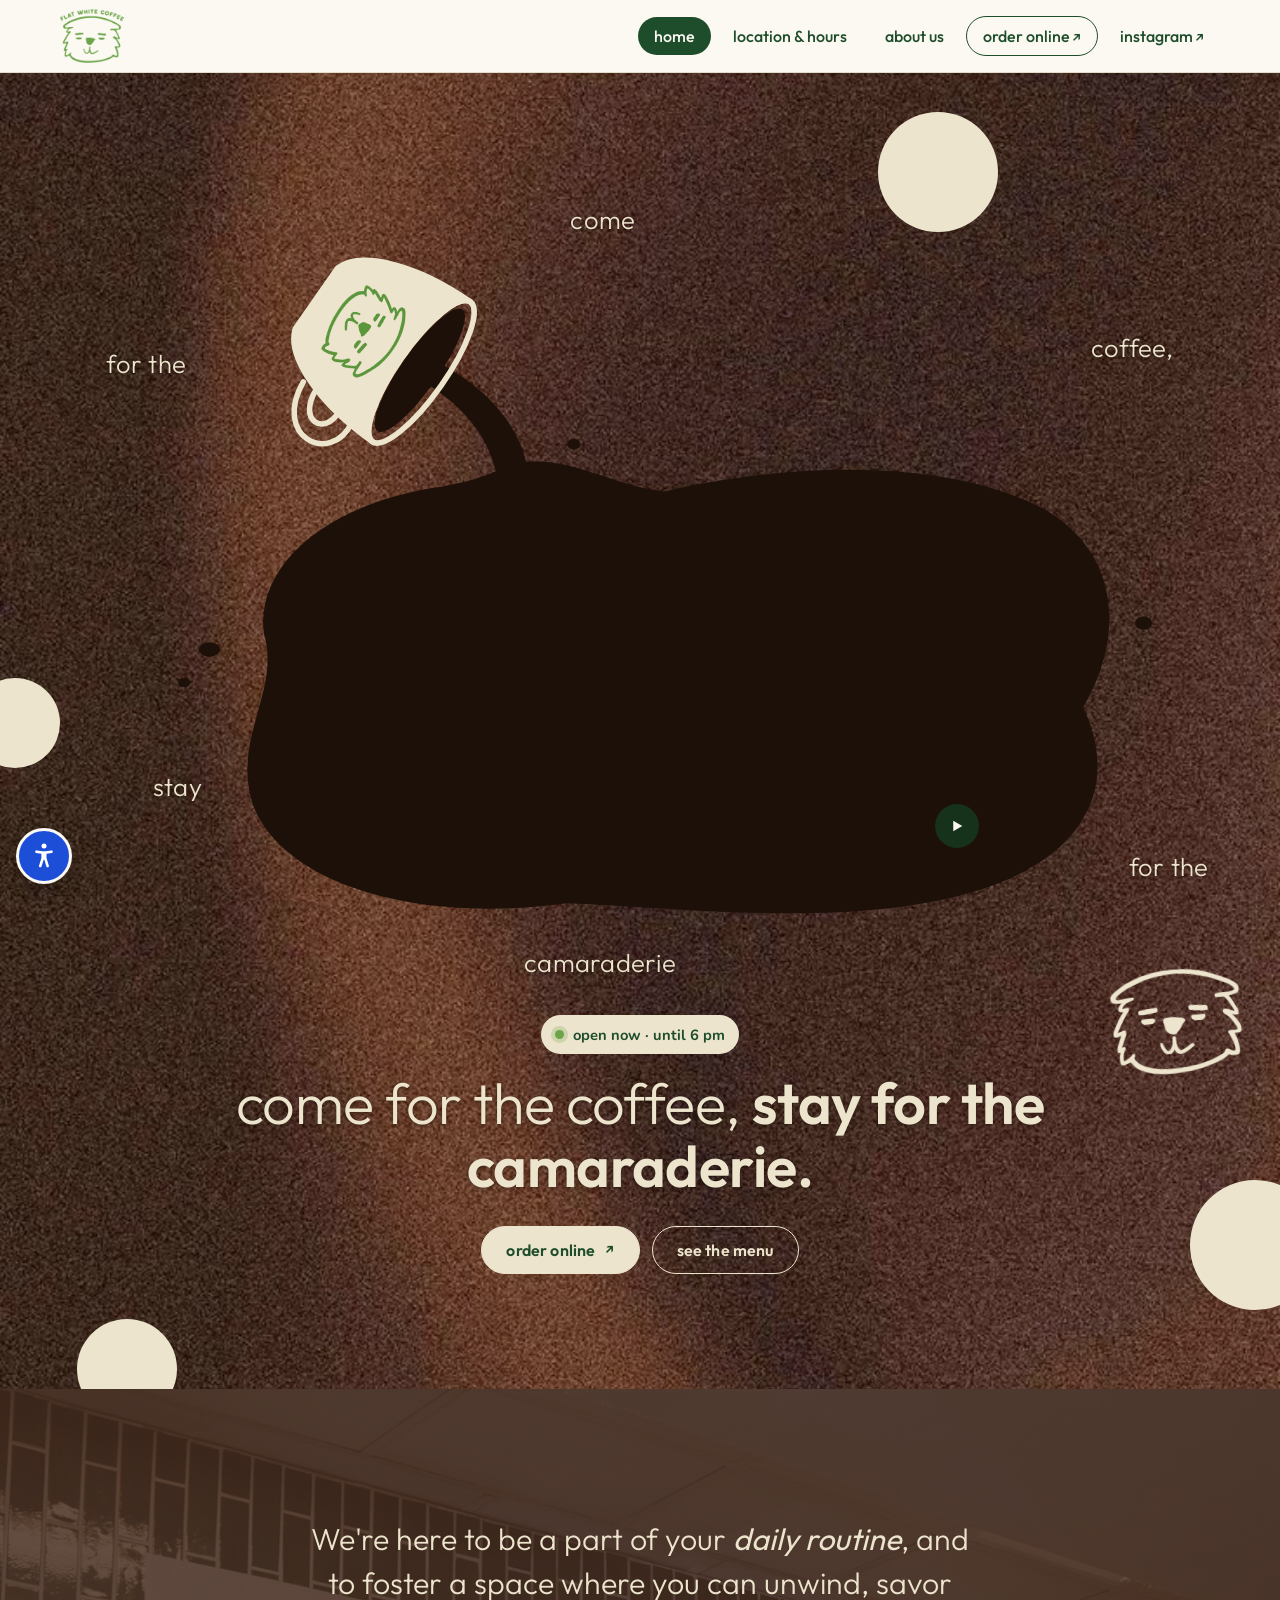
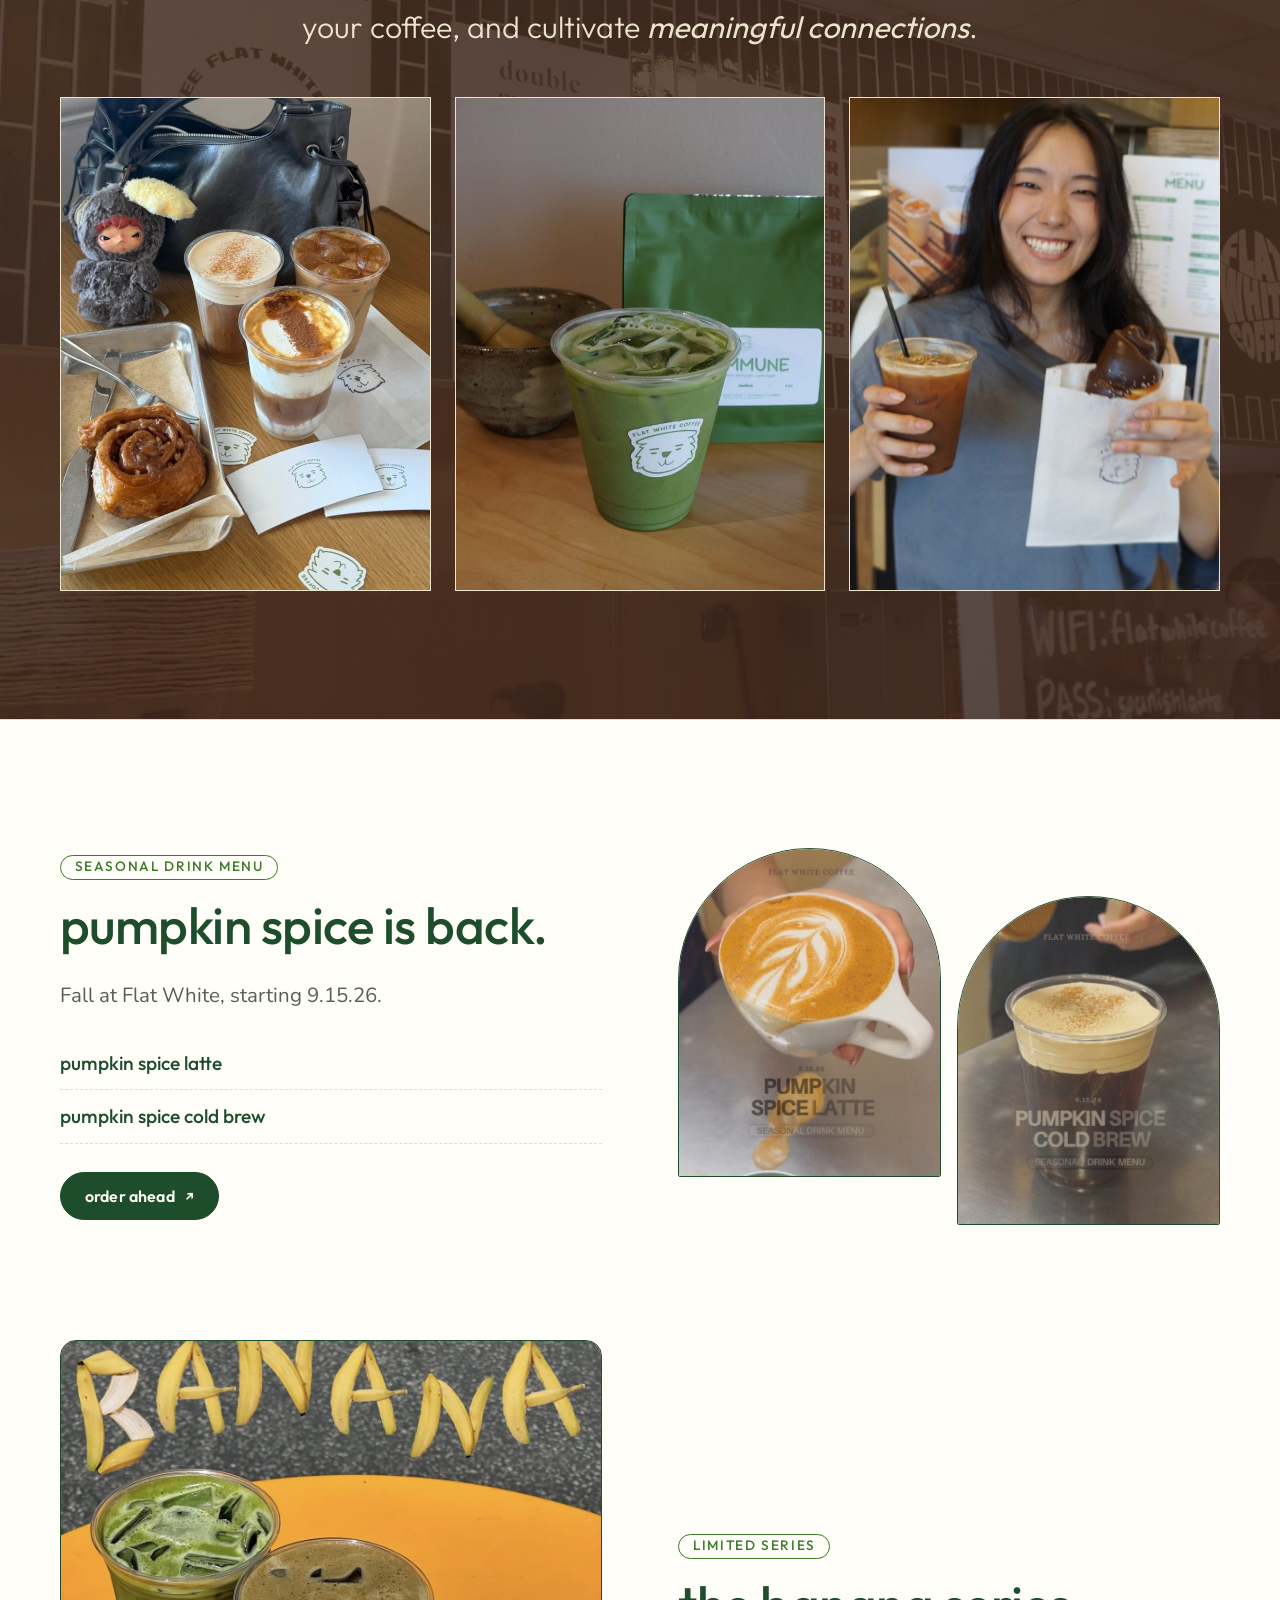
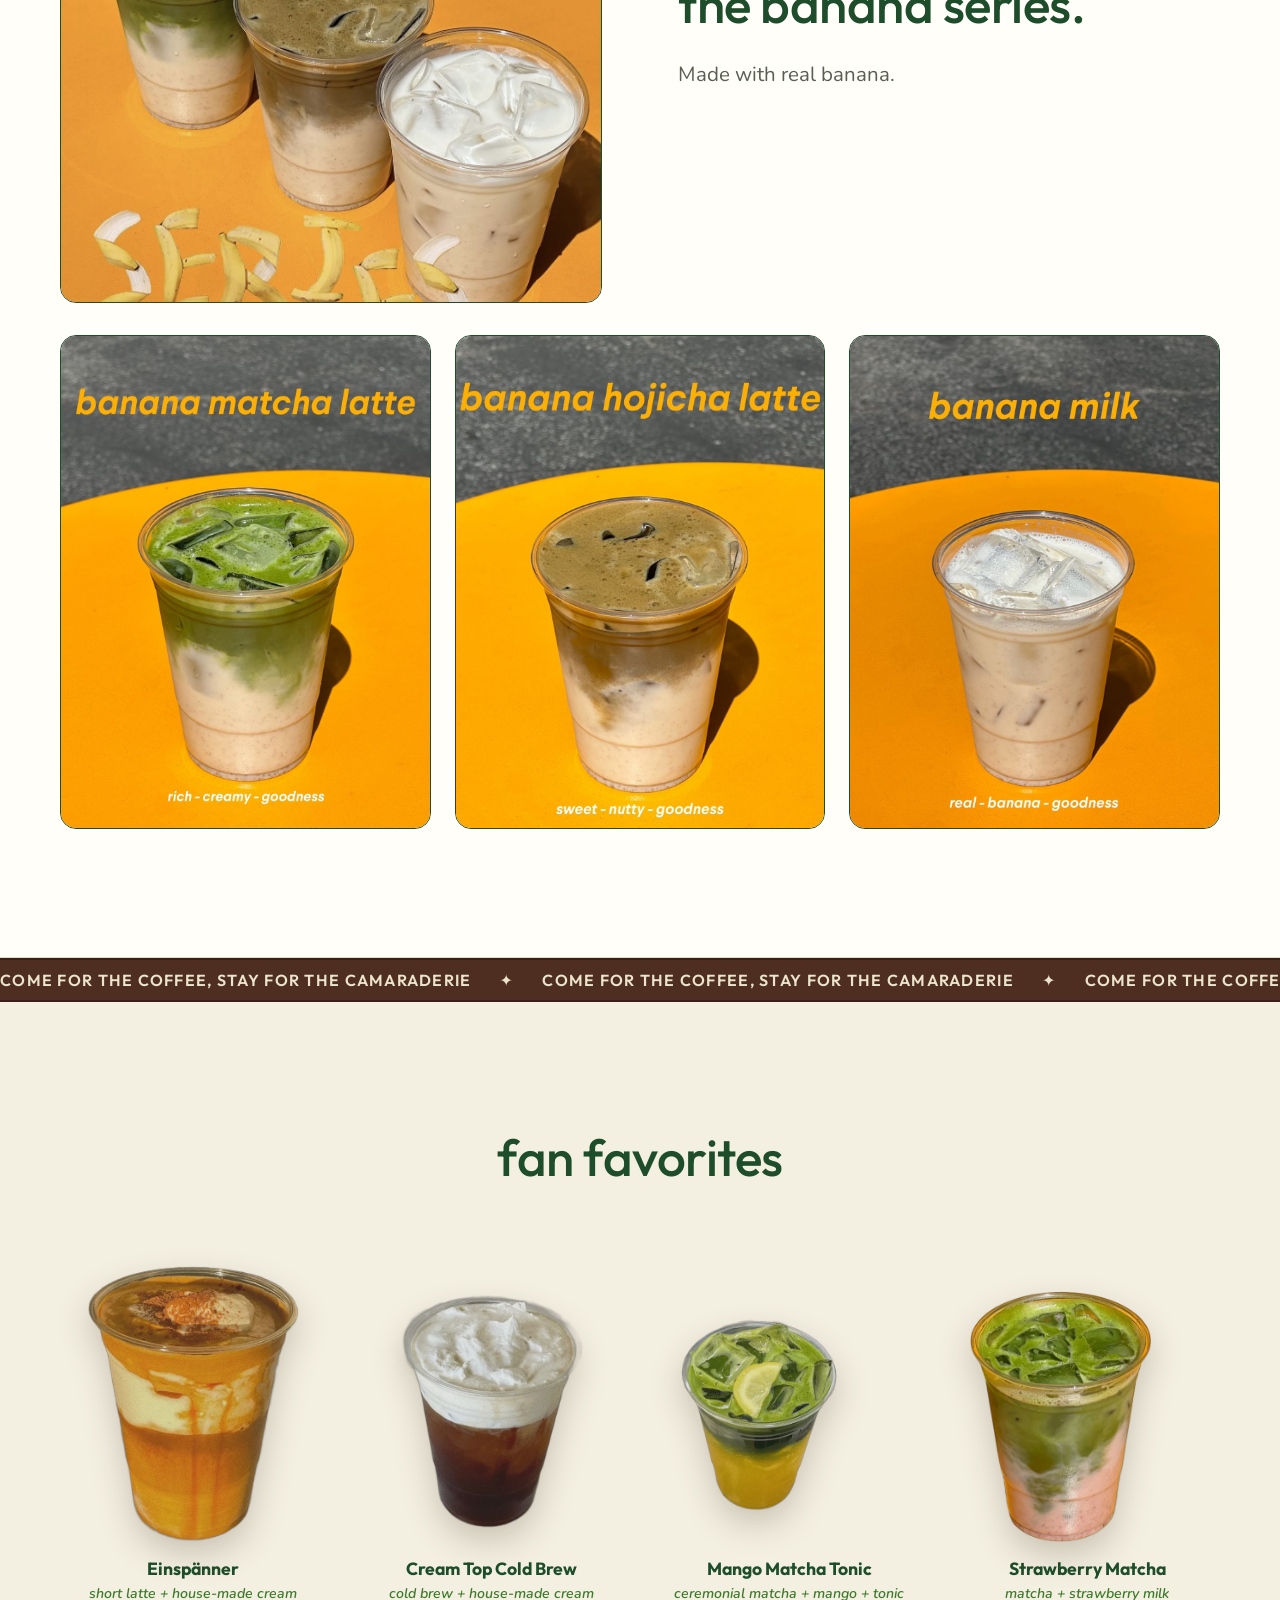
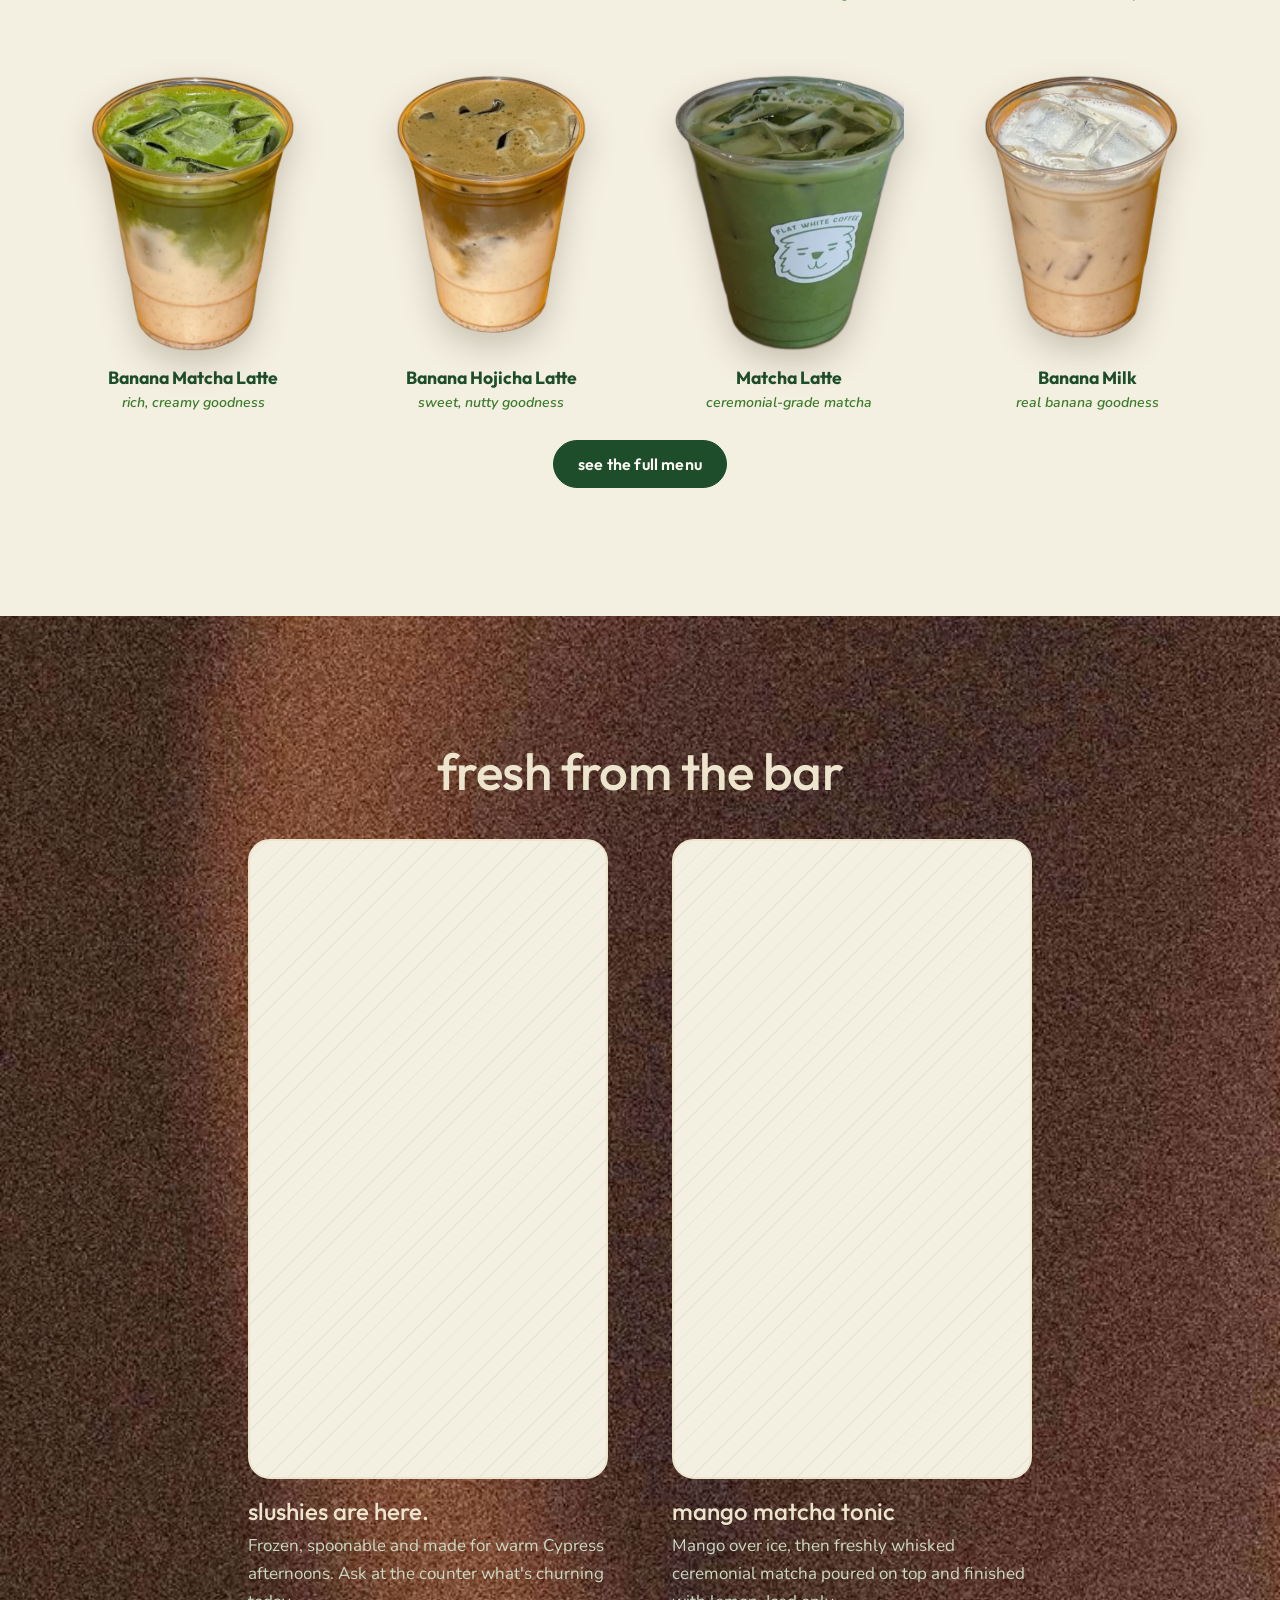
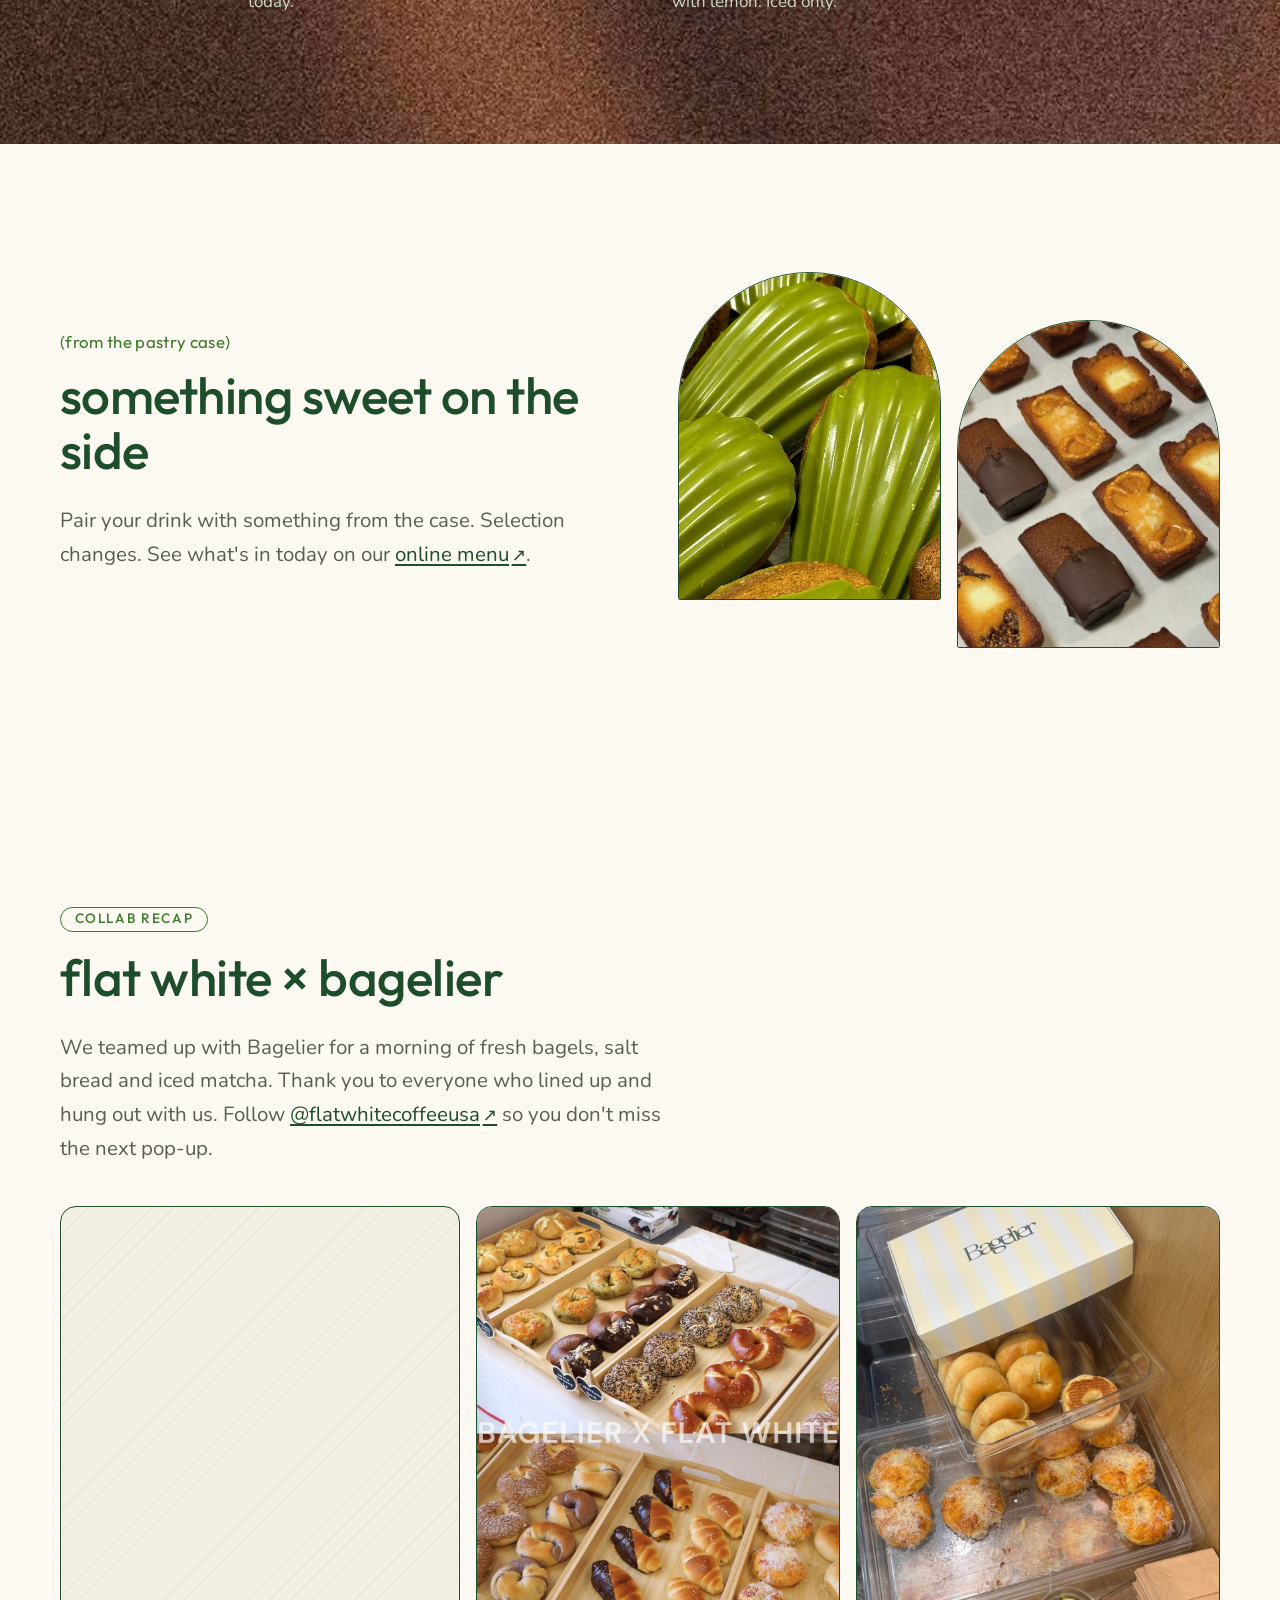
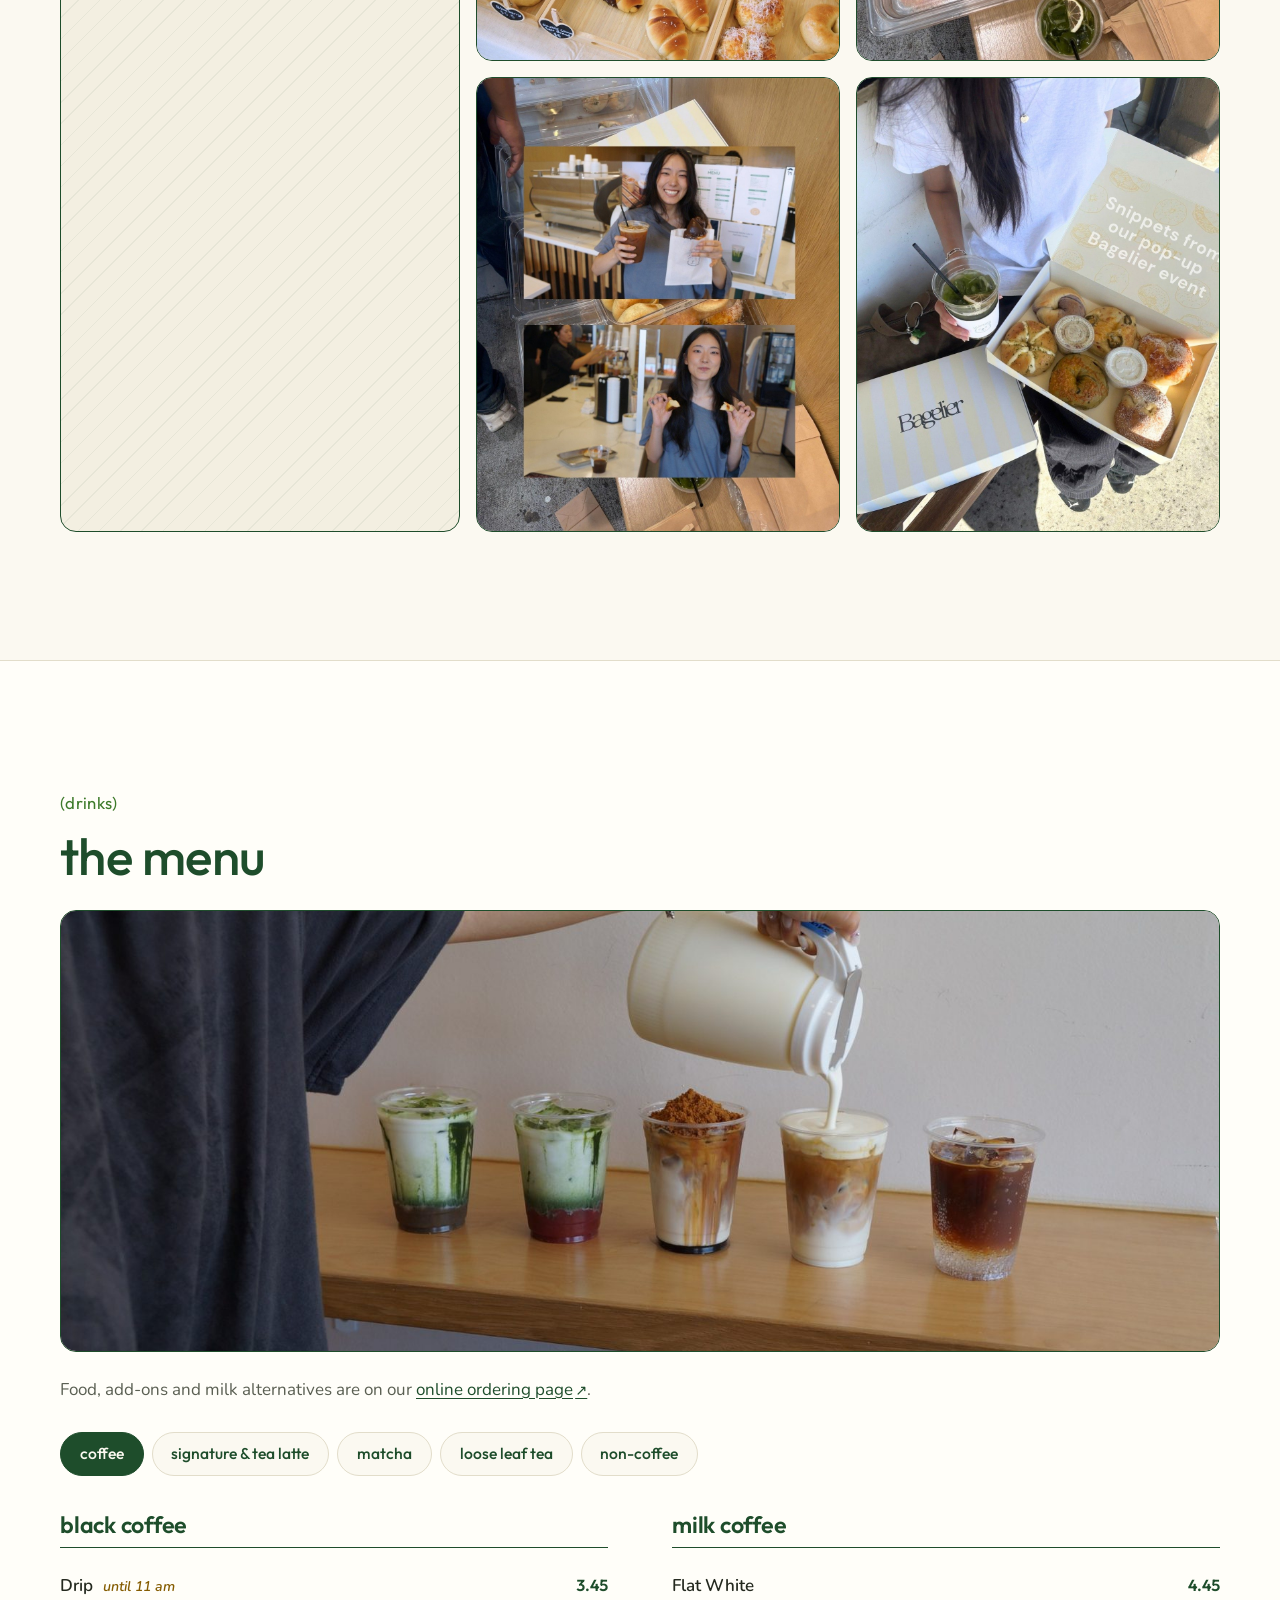
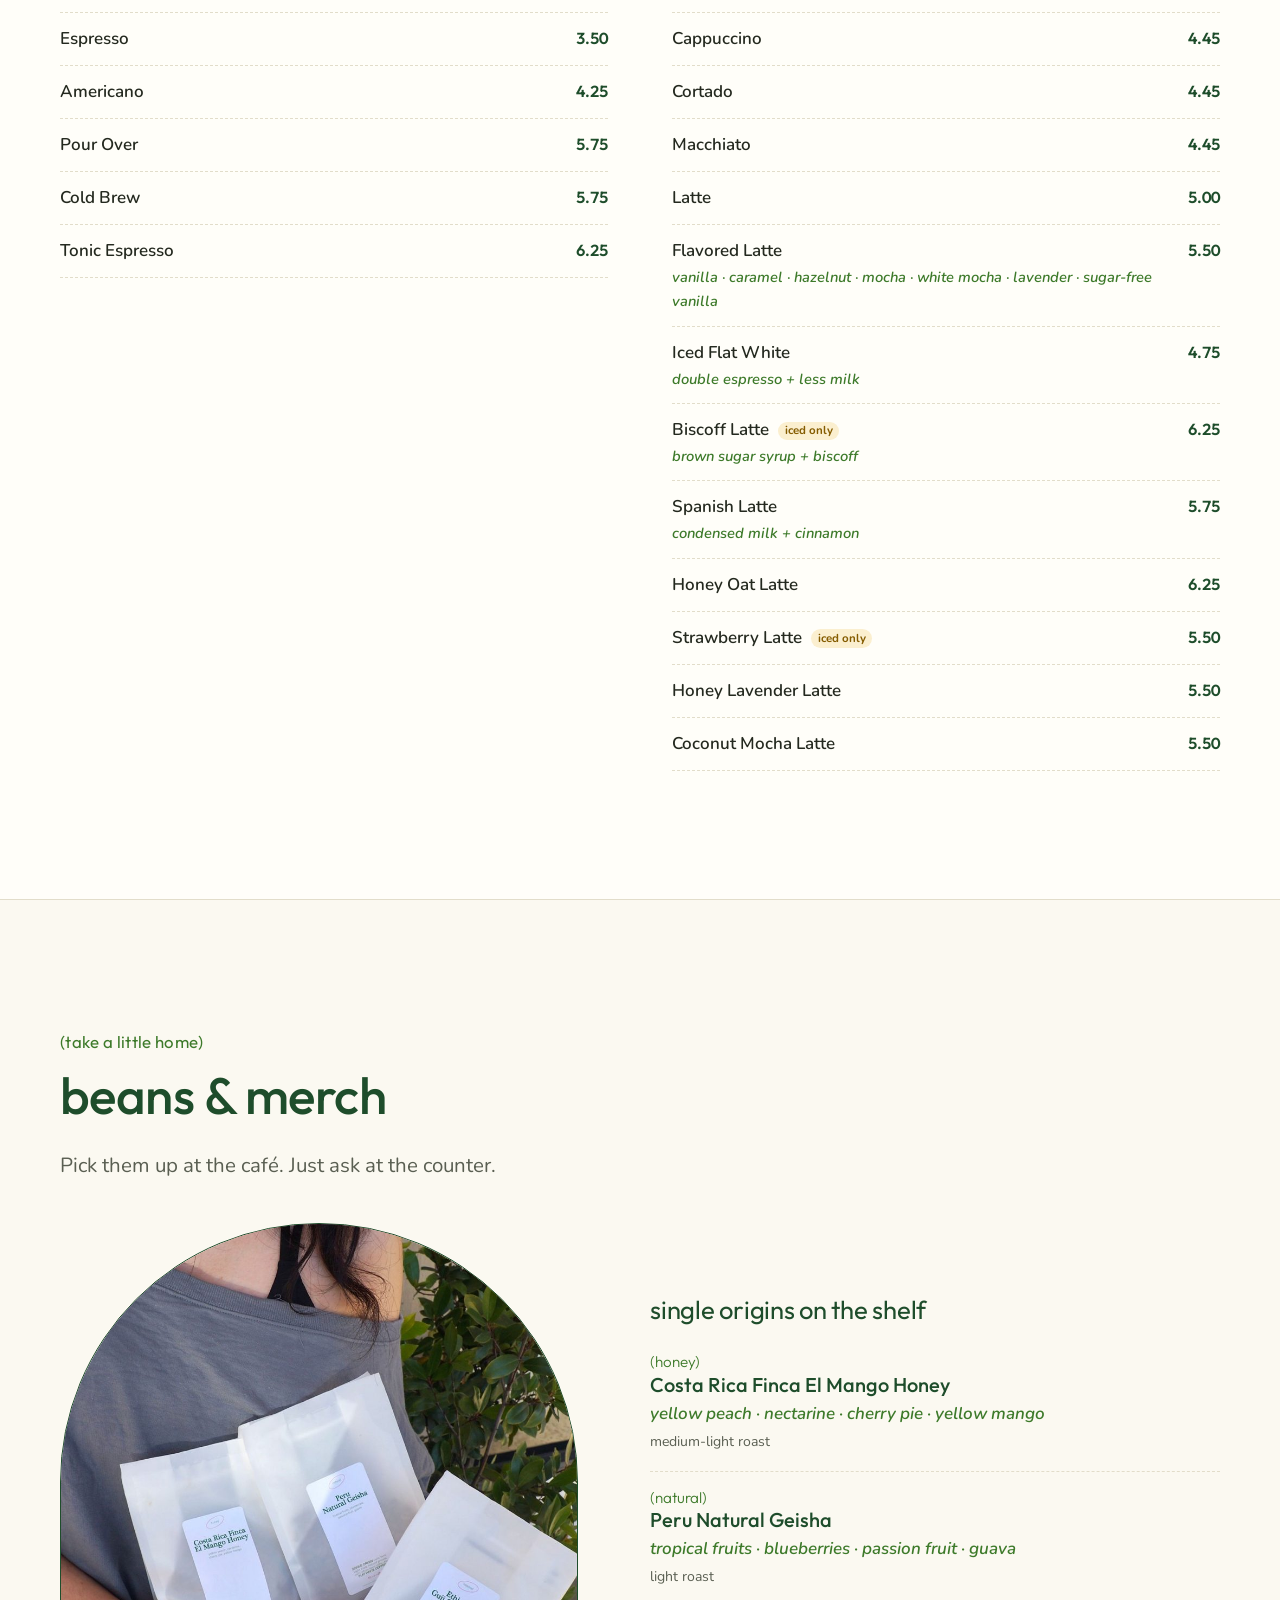
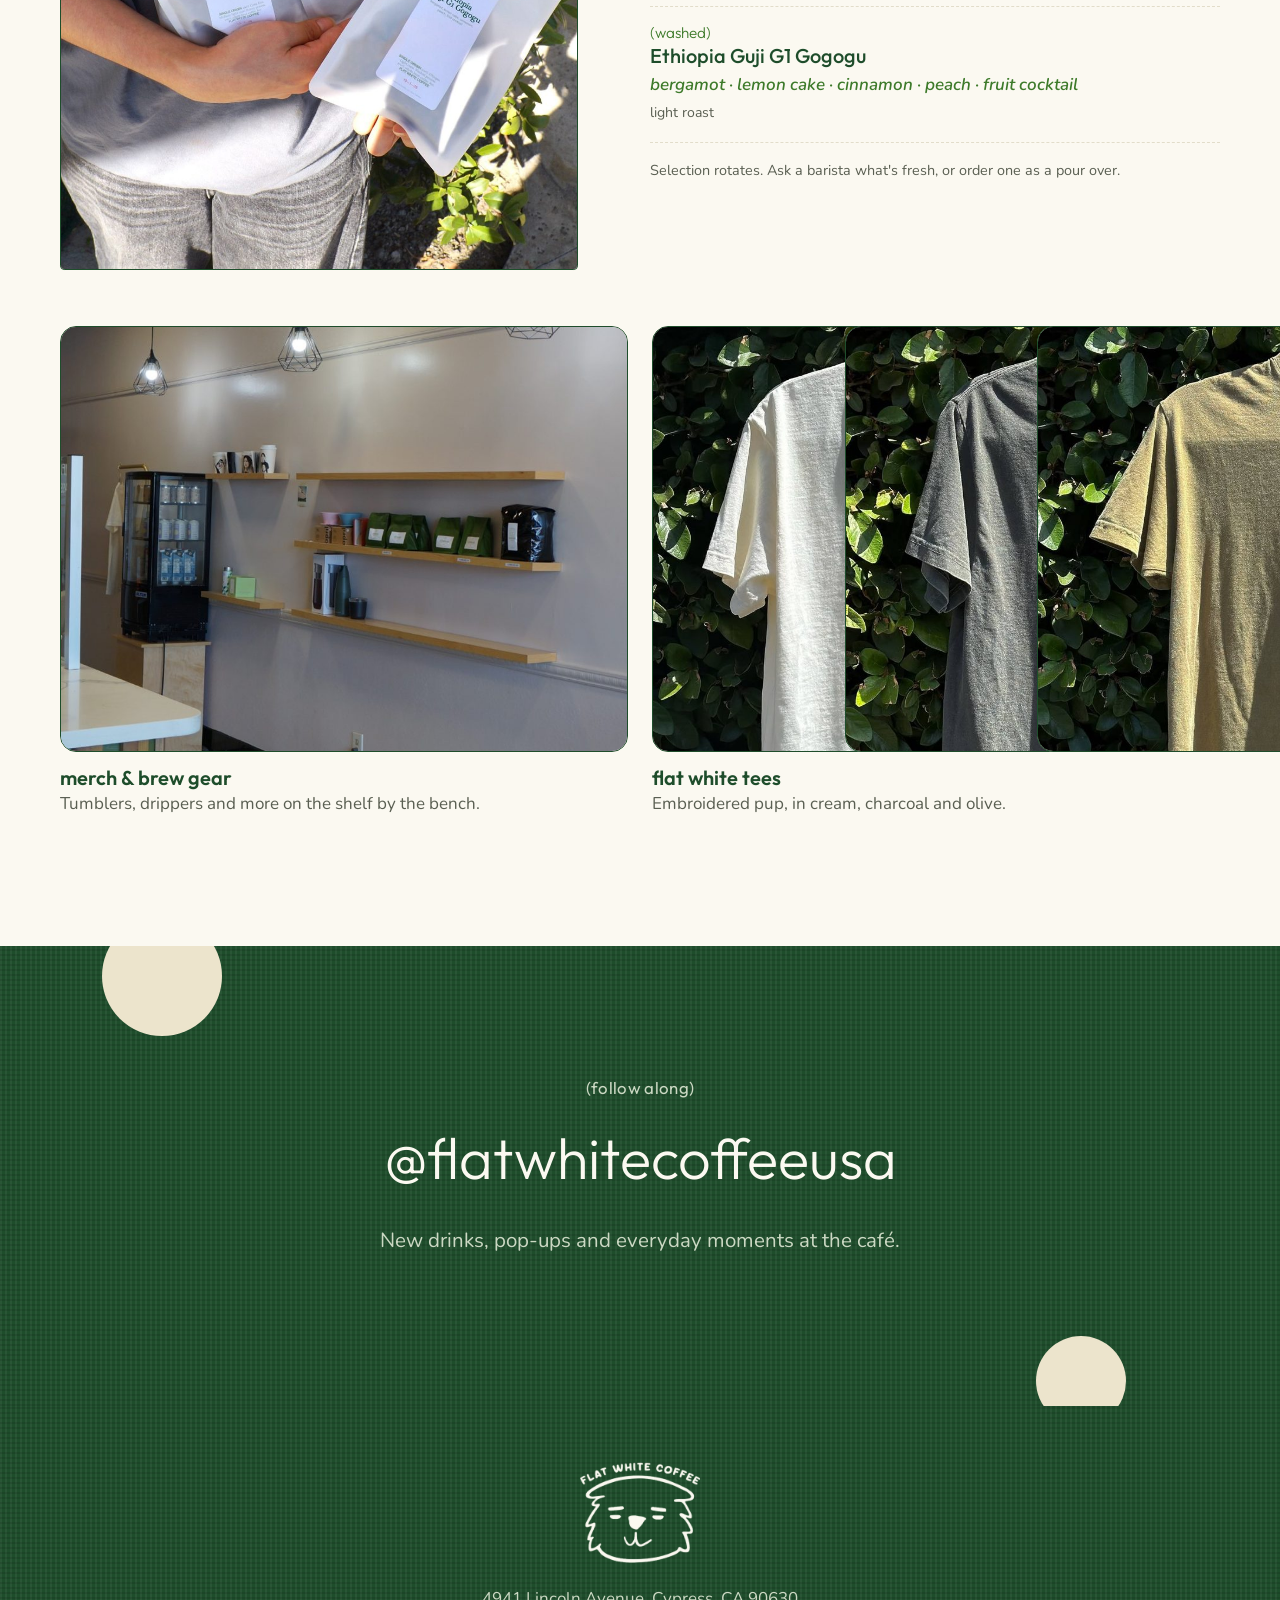
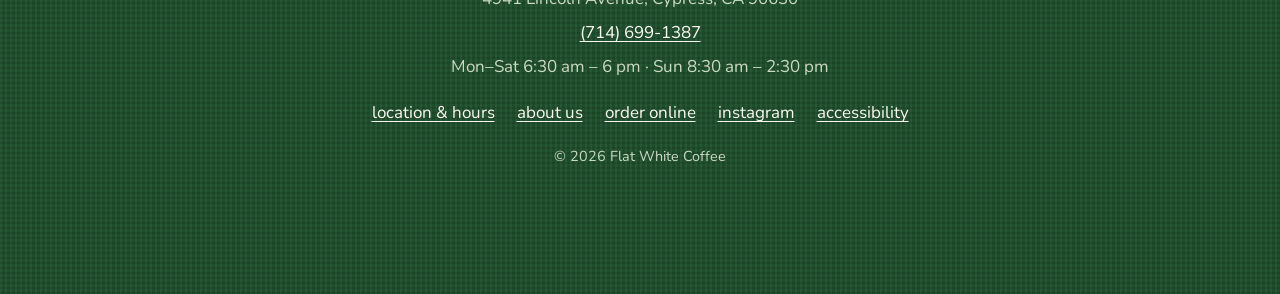
==== commit 852c2701: "Fan favorites: background-removed drink cutouts, aligned captions Swaps the Flat White card for Bana" ====
--- a/site/index.html
+++ b/site/index.html
@@ -175,36 +175,36 @@
         <h2 id="favs-title" class="center">fan favorites</h2>
         <div class="fav-grid">
           <figure class="fav">
-            <div class="fav-img frame"><img src="assets/photos/einspanner.jpg" alt="Iced Einspänner topped with house-made cream and cocoa" loading="lazy" style="object-position:50% 50%"></div>
+            <div class="fav-img"><img src="assets/cutouts/einspanner.webp" alt="Iced Einspänner topped with house-made cream and cocoa" loading="lazy"></div>
             <figcaption><strong>Einspänner</strong><span>short latte + house-made cream</span></figcaption>
           </figure>
           <figure class="fav">
-            <div class="fav-img frame"><img src="assets/photos/cream-top-cold-brew.jpg" alt="Cold brew topped with a thick layer of cream" loading="lazy" style="object-position:50% 45%"></div>
+            <div class="fav-img"><img src="assets/cutouts/cream-top-cold-brew.webp" alt="Cold brew topped with a thick layer of cream" loading="lazy"></div>
             <figcaption><strong>Cream Top Cold Brew</strong><span>cold brew + house-made cream</span></figcaption>
           </figure>
           <figure class="fav">
-            <div class="fav-img frame"><img src="assets/photos/mango-matcha-tonic.jpg" alt="Mango matcha tonic with green matcha over mango and a lemon wedge" loading="lazy" style="object-position:50% 60%"></div>
+            <div class="fav-img"><img src="assets/cutouts/mango-matcha-tonic.webp" alt="Mango matcha tonic with green matcha over mango and a lemon wedge" loading="lazy"></div>
             <figcaption><strong>Mango Matcha Tonic</strong><span>ceremonial matcha + mango + tonic</span></figcaption>
           </figure>
           <figure class="fav">
-            <div class="fav-img frame"><img src="assets/photos/strawberry-matcha.jpg" alt="Iced strawberry matcha, green over pink" loading="lazy" style="object-position:50% 50%"></div>
+            <div class="fav-img"><img src="assets/cutouts/strawberry-matcha.webp" alt="Iced strawberry matcha, green over pink" loading="lazy"></div>
             <figcaption><strong>Strawberry Matcha</strong><span>matcha + strawberry milk</span></figcaption>
           </figure>
           <figure class="fav">
-            <div class="fav-img frame"><img src="assets/photos/banana-matcha-latte.jpg" alt="Iced banana matcha latte" loading="lazy" style="object-position:50% 60%"></div>
+            <div class="fav-img"><img src="assets/cutouts/banana-matcha-latte.webp" alt="Iced banana matcha latte" loading="lazy"></div>
             <figcaption><strong>Banana Matcha Latte</strong><span>rich, creamy goodness</span></figcaption>
           </figure>
           <figure class="fav">
-            <div class="fav-img frame"><img src="assets/photos/banana-hojicha-latte.jpg" alt="Iced banana hojicha latte" loading="lazy" style="object-position:50% 60%"></div>
+            <div class="fav-img"><img src="assets/cutouts/banana-hojicha-latte.webp" alt="Iced banana hojicha latte" loading="lazy"></div>
             <figcaption><strong>Banana Hojicha Latte</strong><span>sweet, nutty goodness</span></figcaption>
           </figure>
           <figure class="fav">
-            <div class="fav-img frame"><img src="assets/photos/matcha-commune.jpg" alt="Iced matcha latte in a Flat White cup" loading="lazy" style="object-position:45% 50%"></div>
+            <div class="fav-img"><img src="assets/cutouts/matcha-commune.webp" alt="Iced matcha latte in a Flat White cup" loading="lazy"></div>
             <figcaption><strong>Matcha Latte</strong><span>ceremonial-grade matcha</span></figcaption>
           </figure>
           <figure class="fav">
-            <div class="fav-img frame"><img src="assets/photos/latte-art-saucer.jpg" alt="A flat white with rosetta latte art on a saucer" loading="lazy" style="object-position:58% 50%"></div>
-            <figcaption><strong>Flat White</strong><span>our namesake</span></figcaption>
+            <div class="fav-img"><img src="assets/cutouts/banana-milk.webp" alt="Iced banana milk" loading="lazy"></div>
+            <figcaption><strong>Banana Milk</strong><span>real banana goodness</span></figcaption>
           </figure>
         </div>
         <div class="actions" style="justify-content:center">
--- a/site/styles.css
+++ b/site/styles.css
@@ -276,8 +276,9 @@
 .favs h2 { margin-bottom: 0; }
 .fav-grid { display: grid; grid-template-columns: repeat(4, 1fr); gap: clamp(28px, 4vw, 48px) clamp(16px, 3vw, 32px); margin-top: clamp(32px, 5vw, 56px); }
 .fav { margin: 0; text-align: center; }
-.fav-img { aspect-ratio: 4 / 5; border-radius: 14px; border: 0; box-shadow: 0 10px 24px rgba(60, 36, 20, .14); transition: transform .25s; }
-.fav:hover .fav-img { transform: translateY(-4px) rotate(-1deg); }
+.fav-img { height: clamp(200px, 24vw, 300px); display: flex; align-items: flex-end; justify-content: center; padding: 0 6%; }
+.fav-img img { max-width: 100%; max-height: 92%; width: auto; height: auto; object-fit: contain; filter: drop-shadow(0 14px 16px rgba(60, 36, 20, .22)); transition: transform .25s; }
+.fav:hover .fav-img img { transform: translateY(-6px) rotate(-2deg); }
 .fav figcaption { margin-top: 16px; }
 .fav figcaption strong { display: block; font: 700 1.1rem/1.25 var(--font-display); color: var(--forest); }
 .fav figcaption span { display: block; margin-top: 4px; font: italic 600 .88rem/1.35 var(--font-body); color: var(--leaf-ink); }
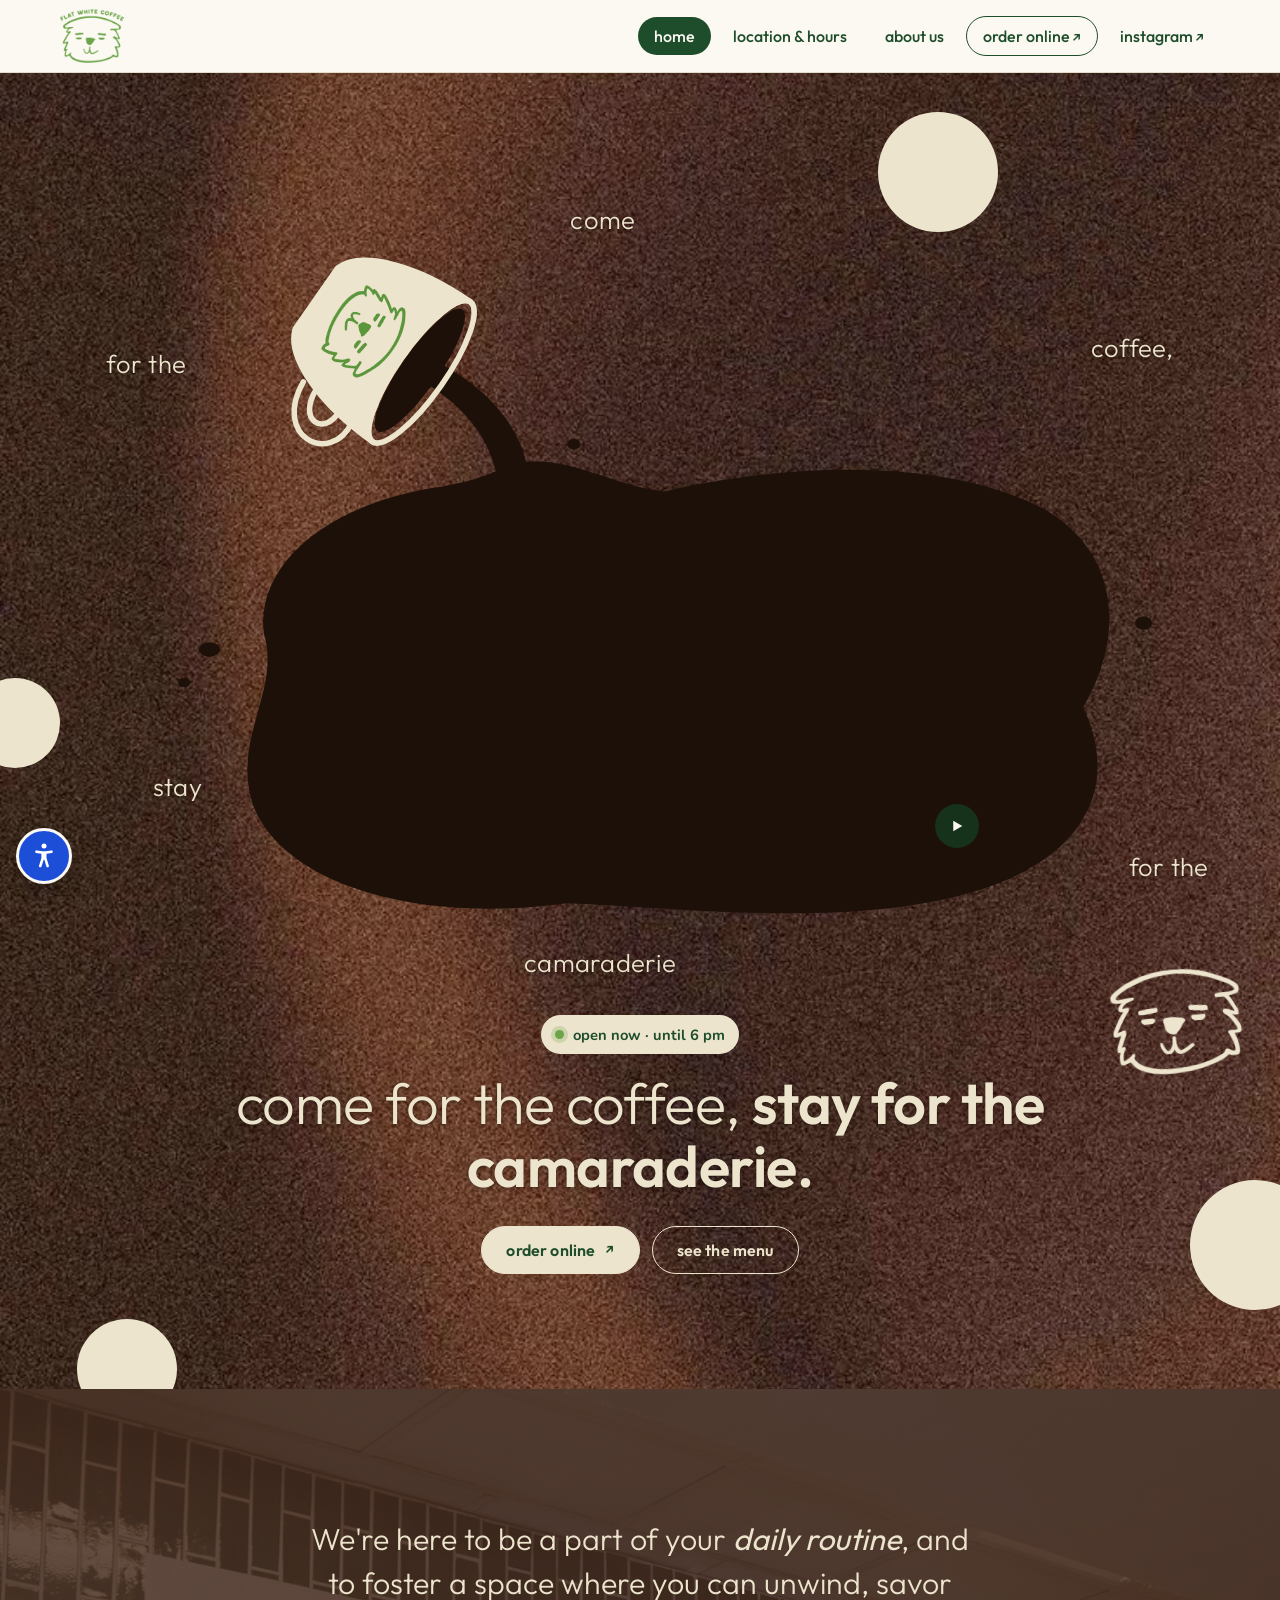
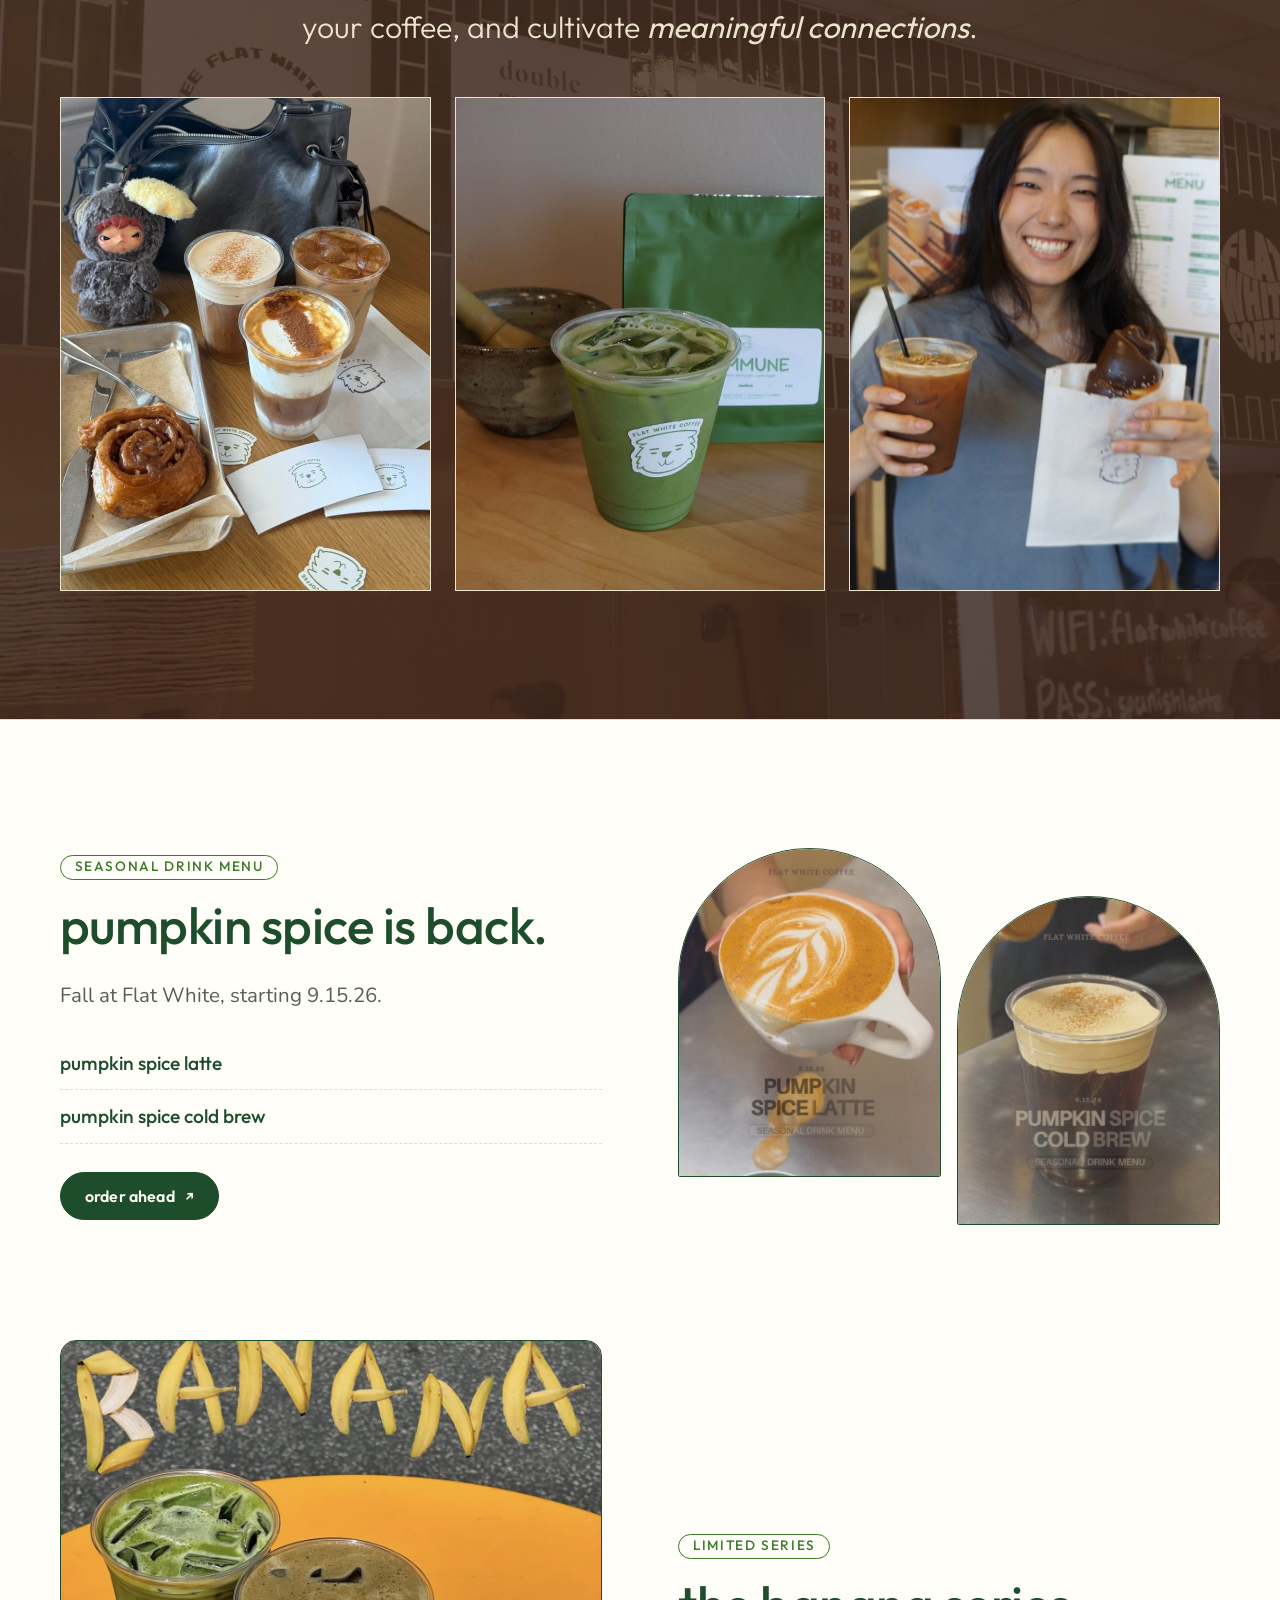
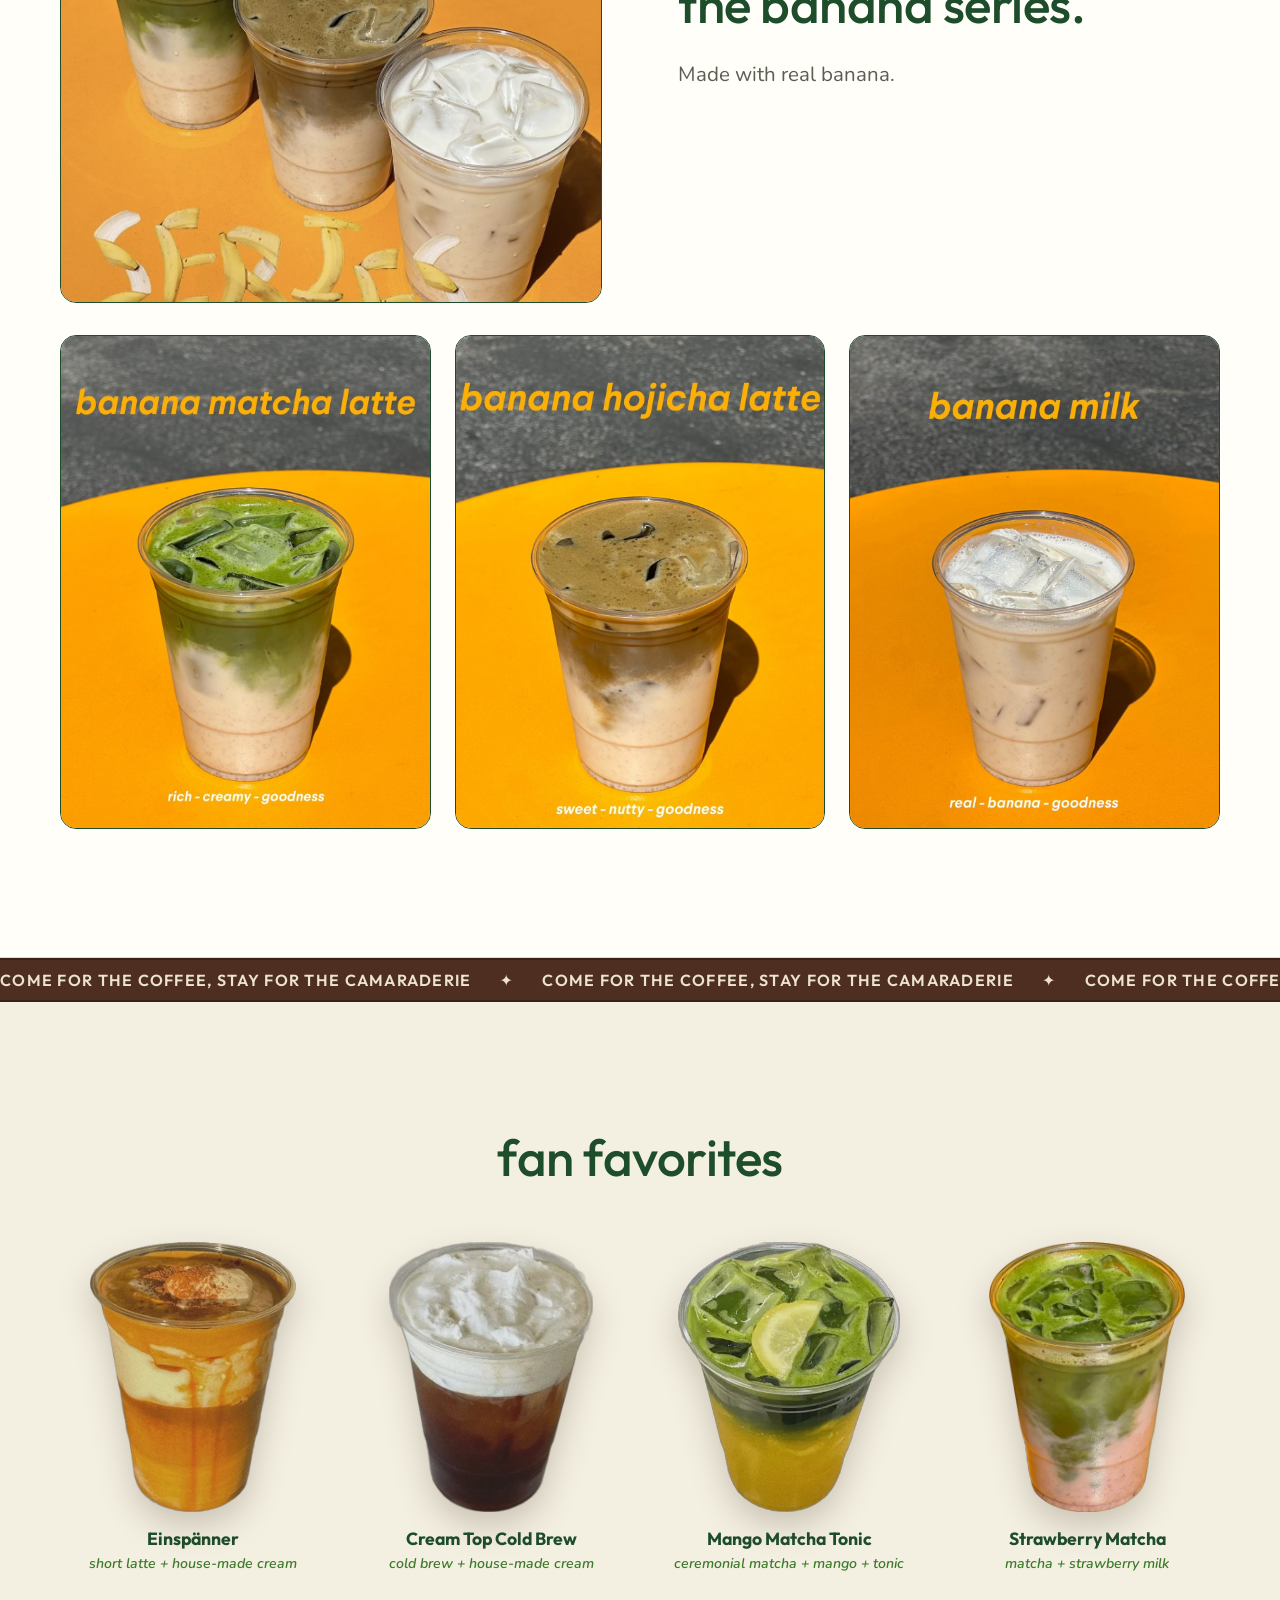
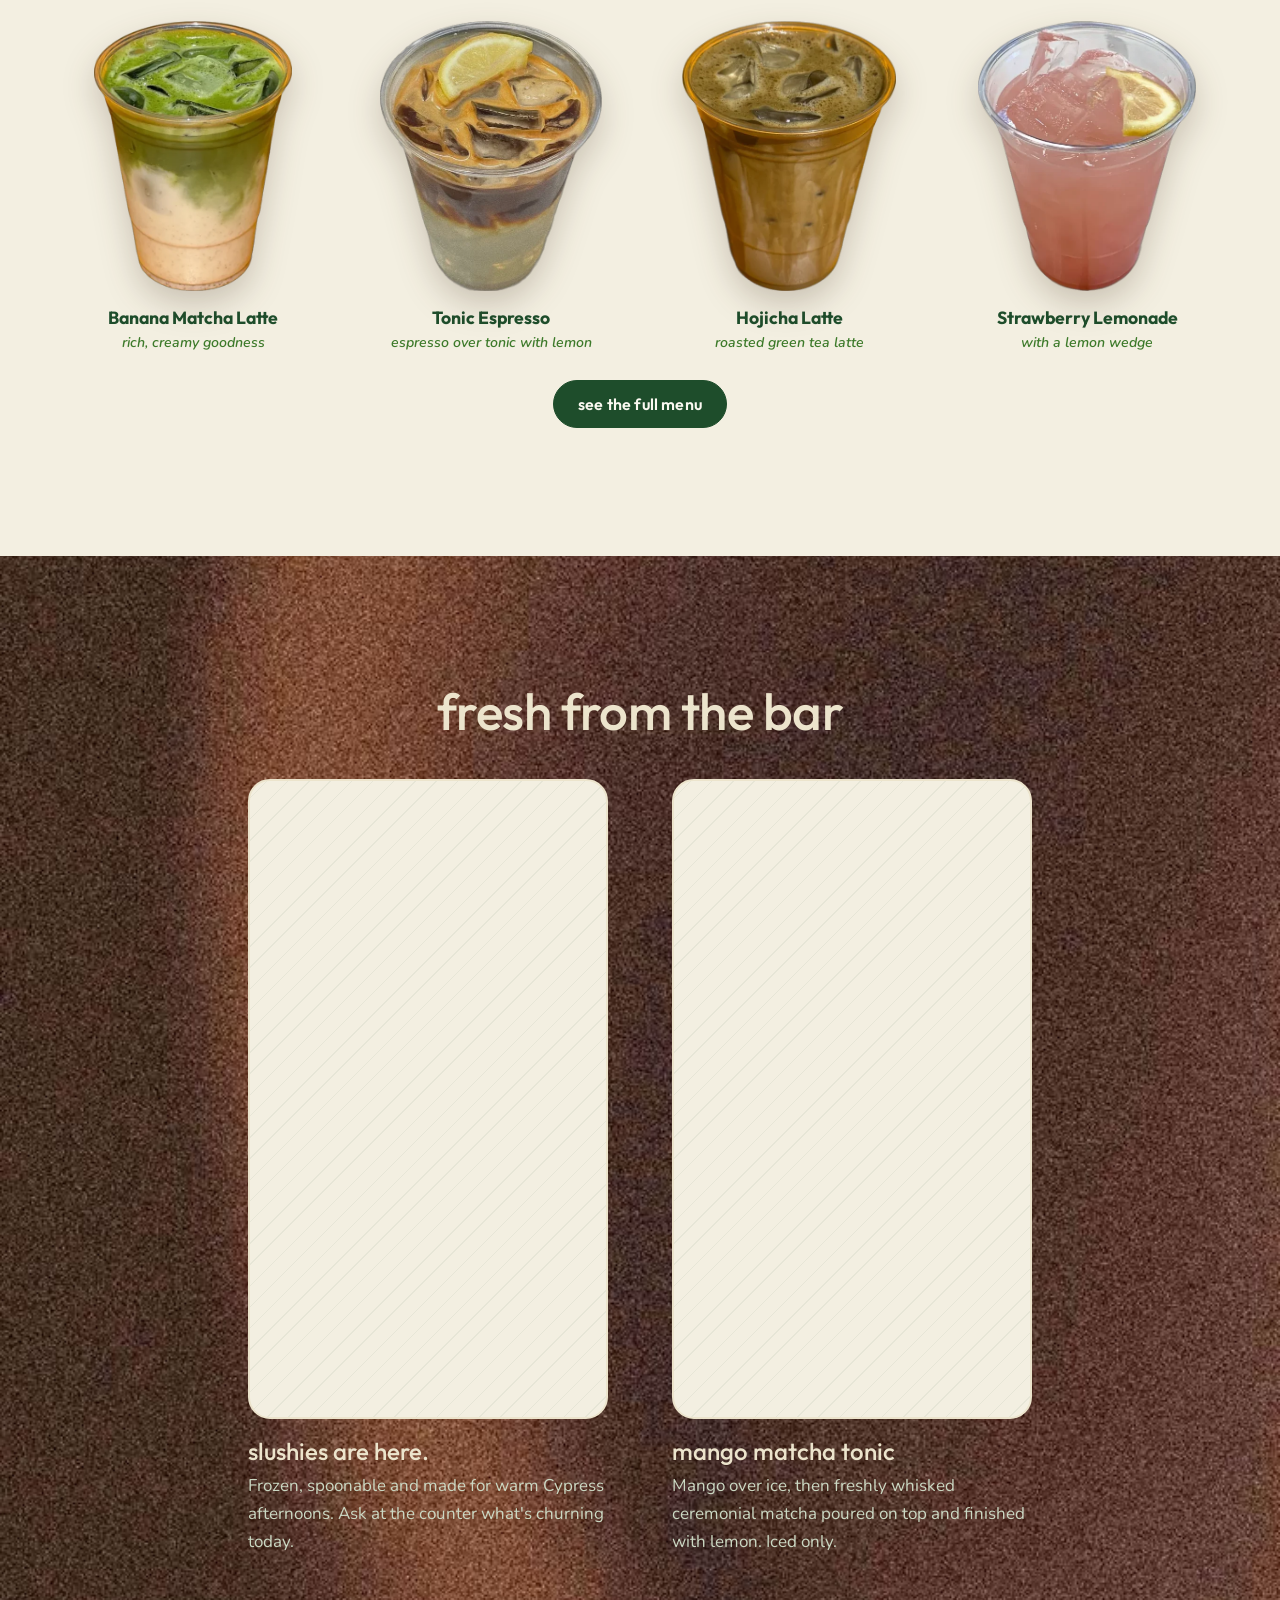
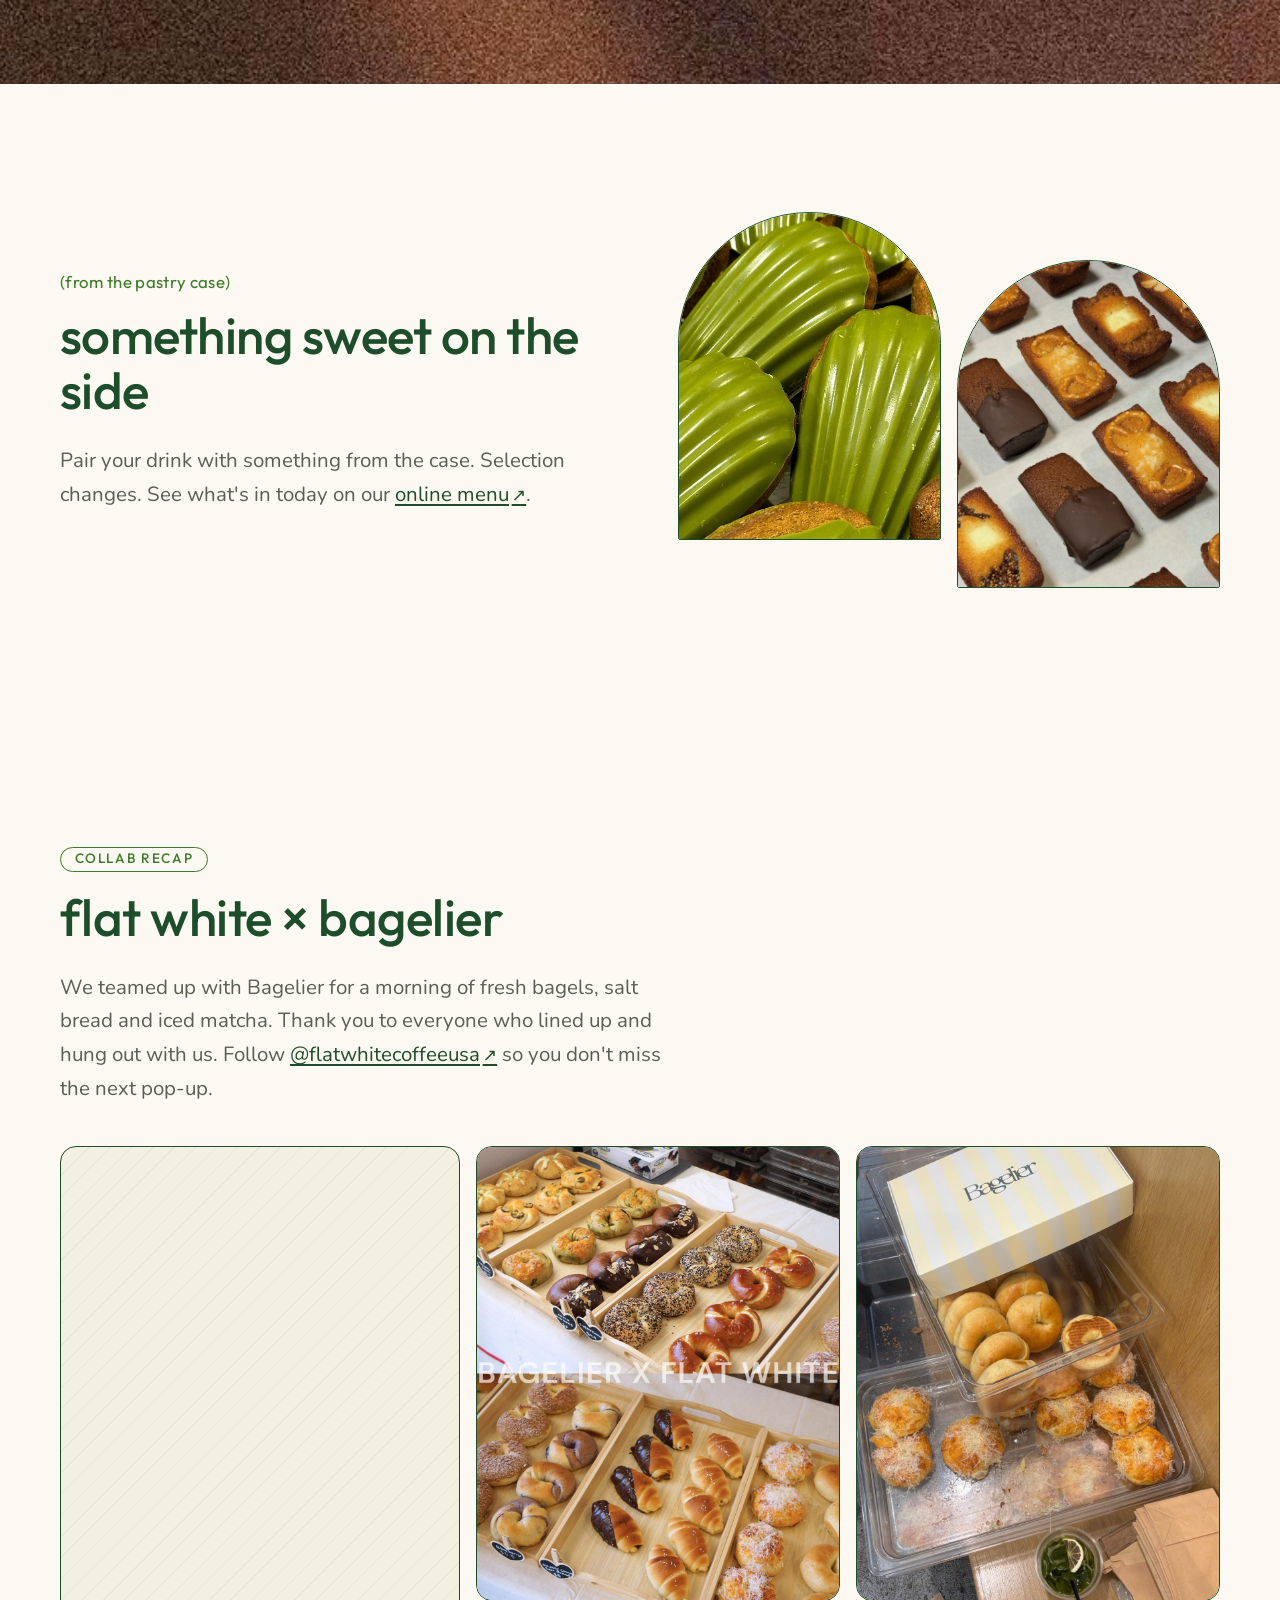
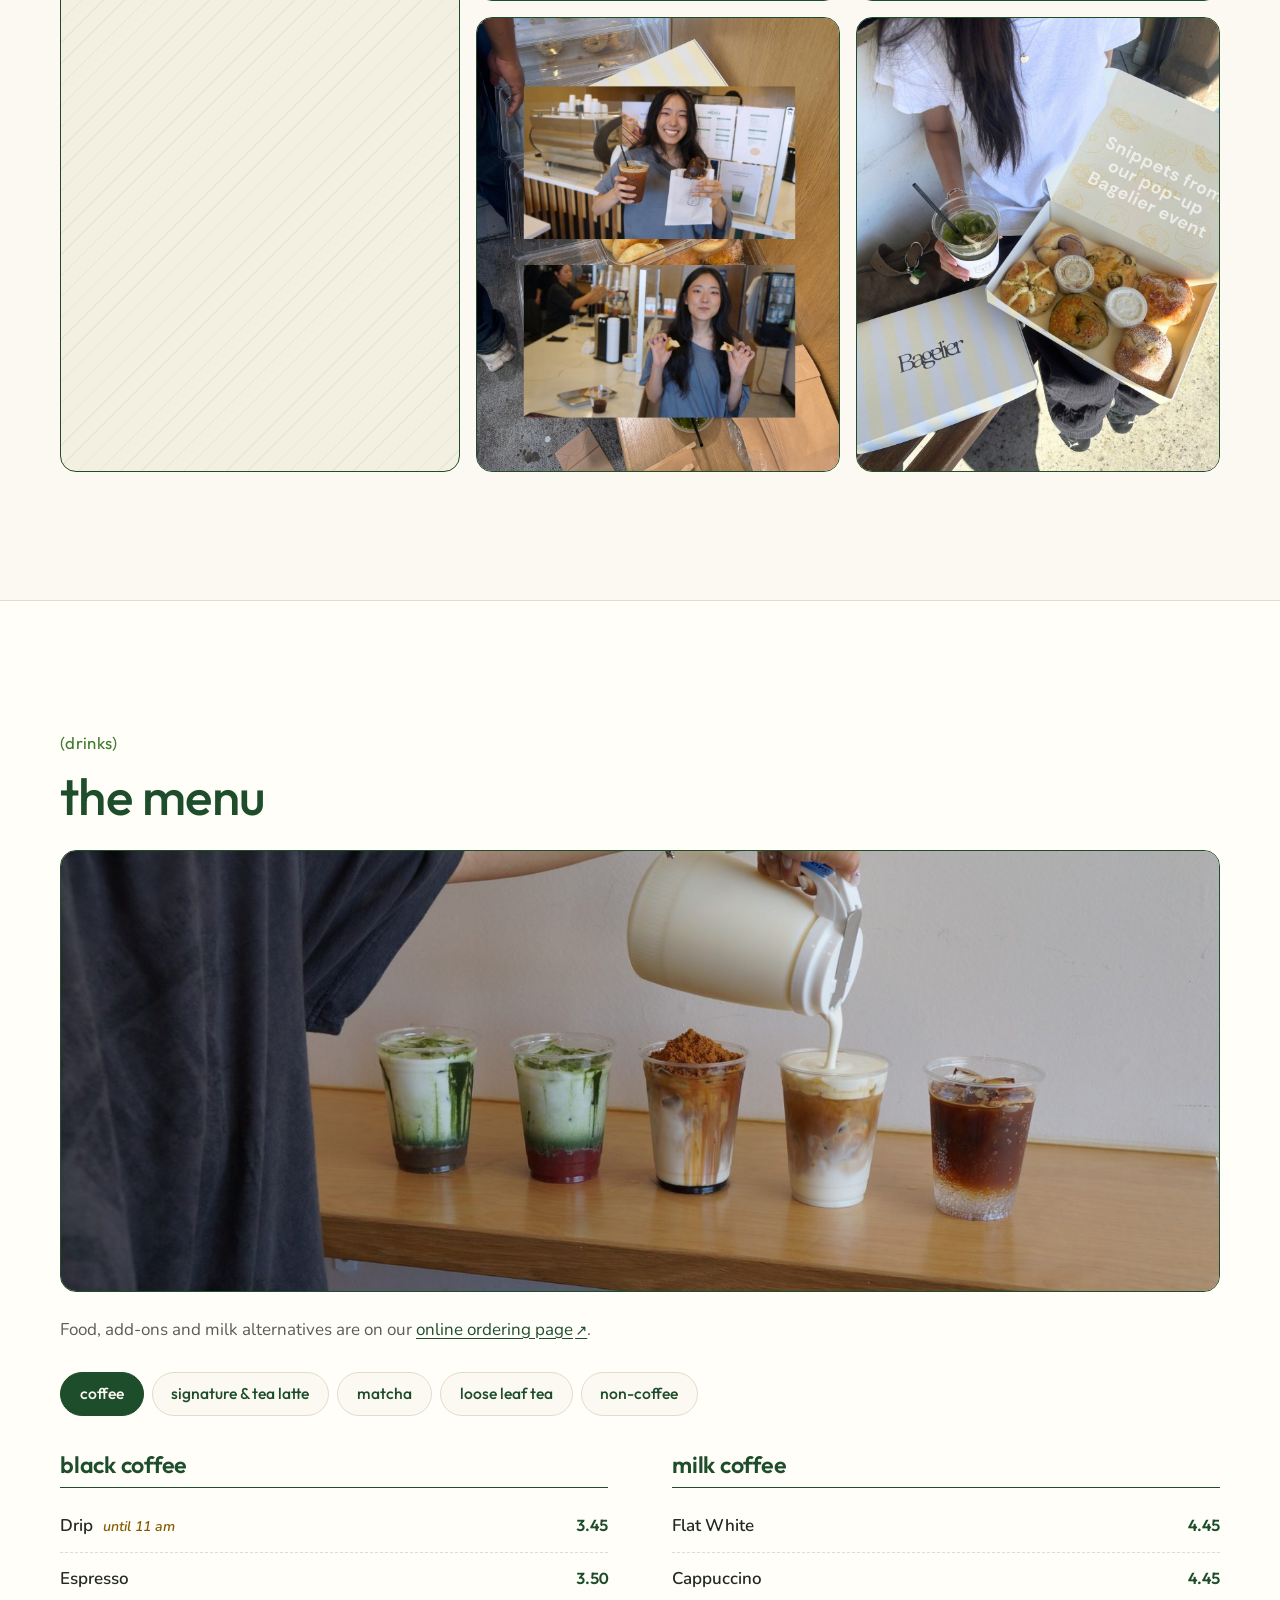
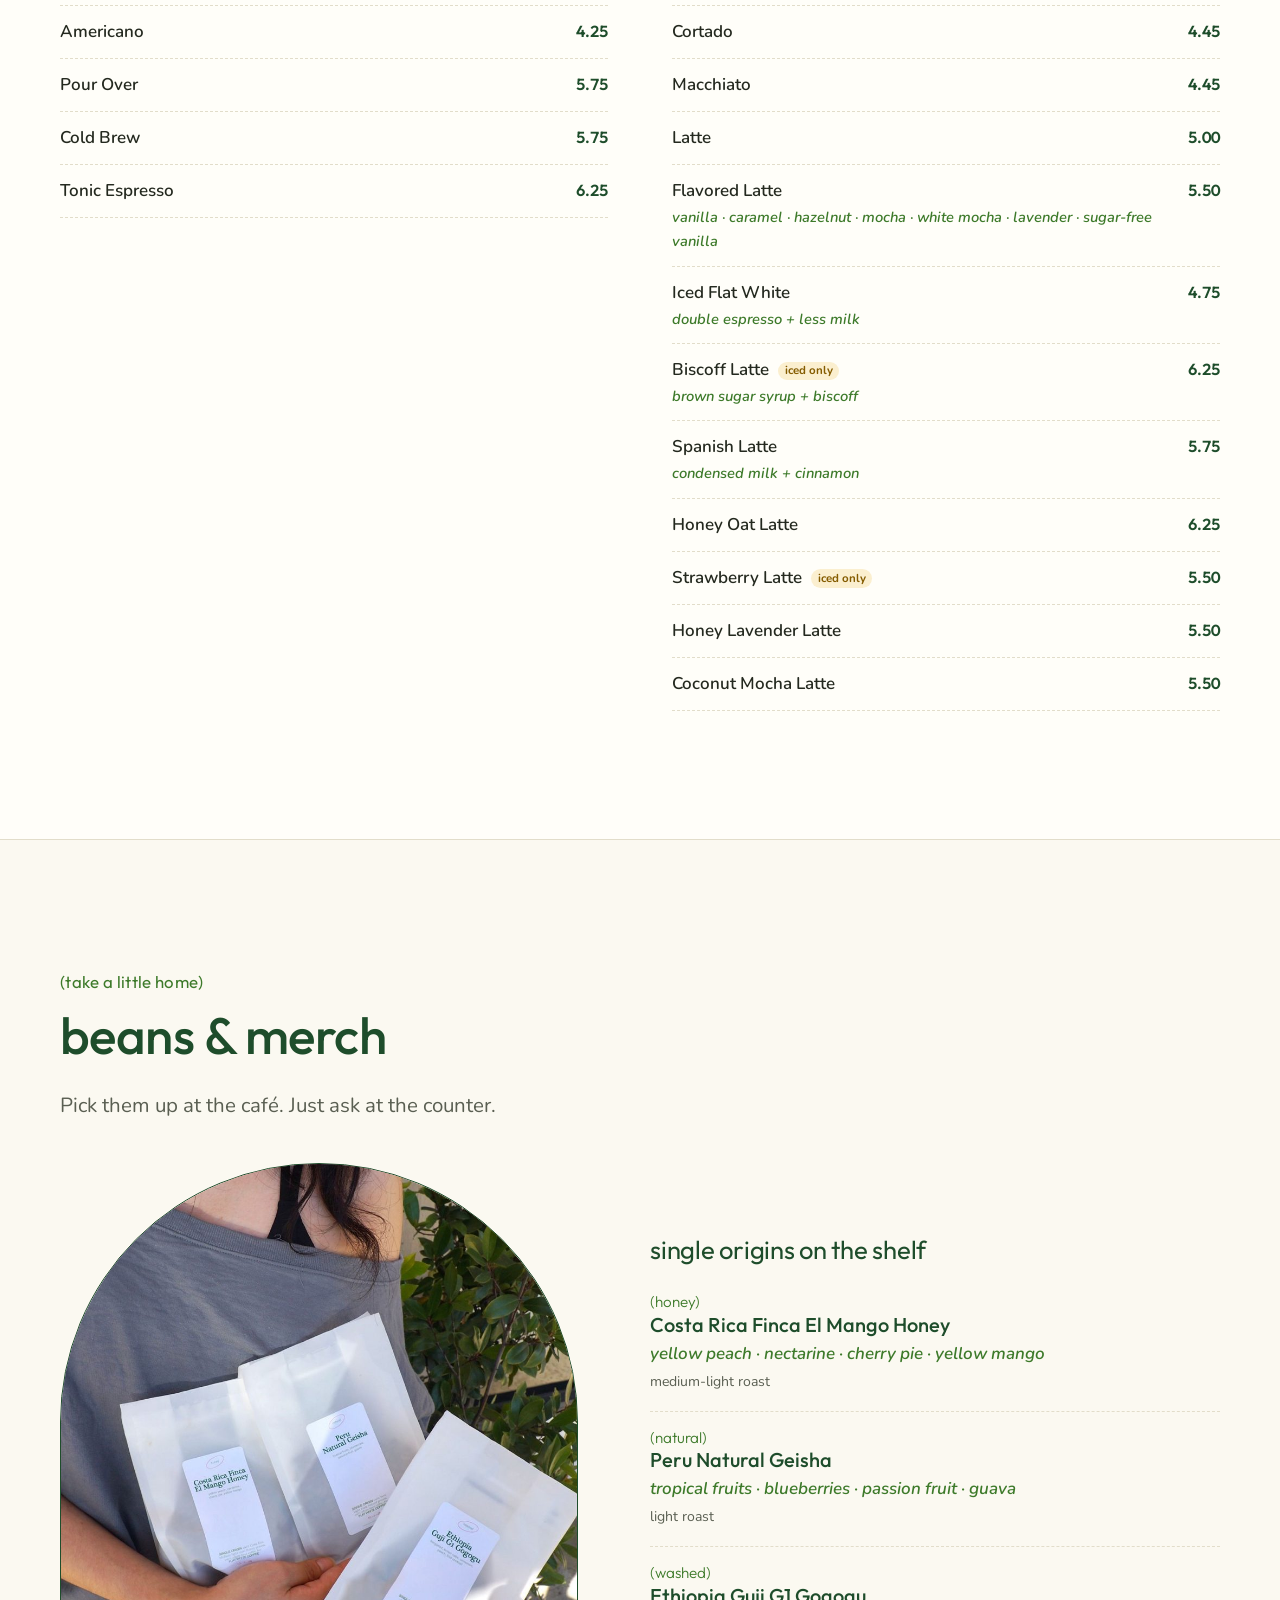
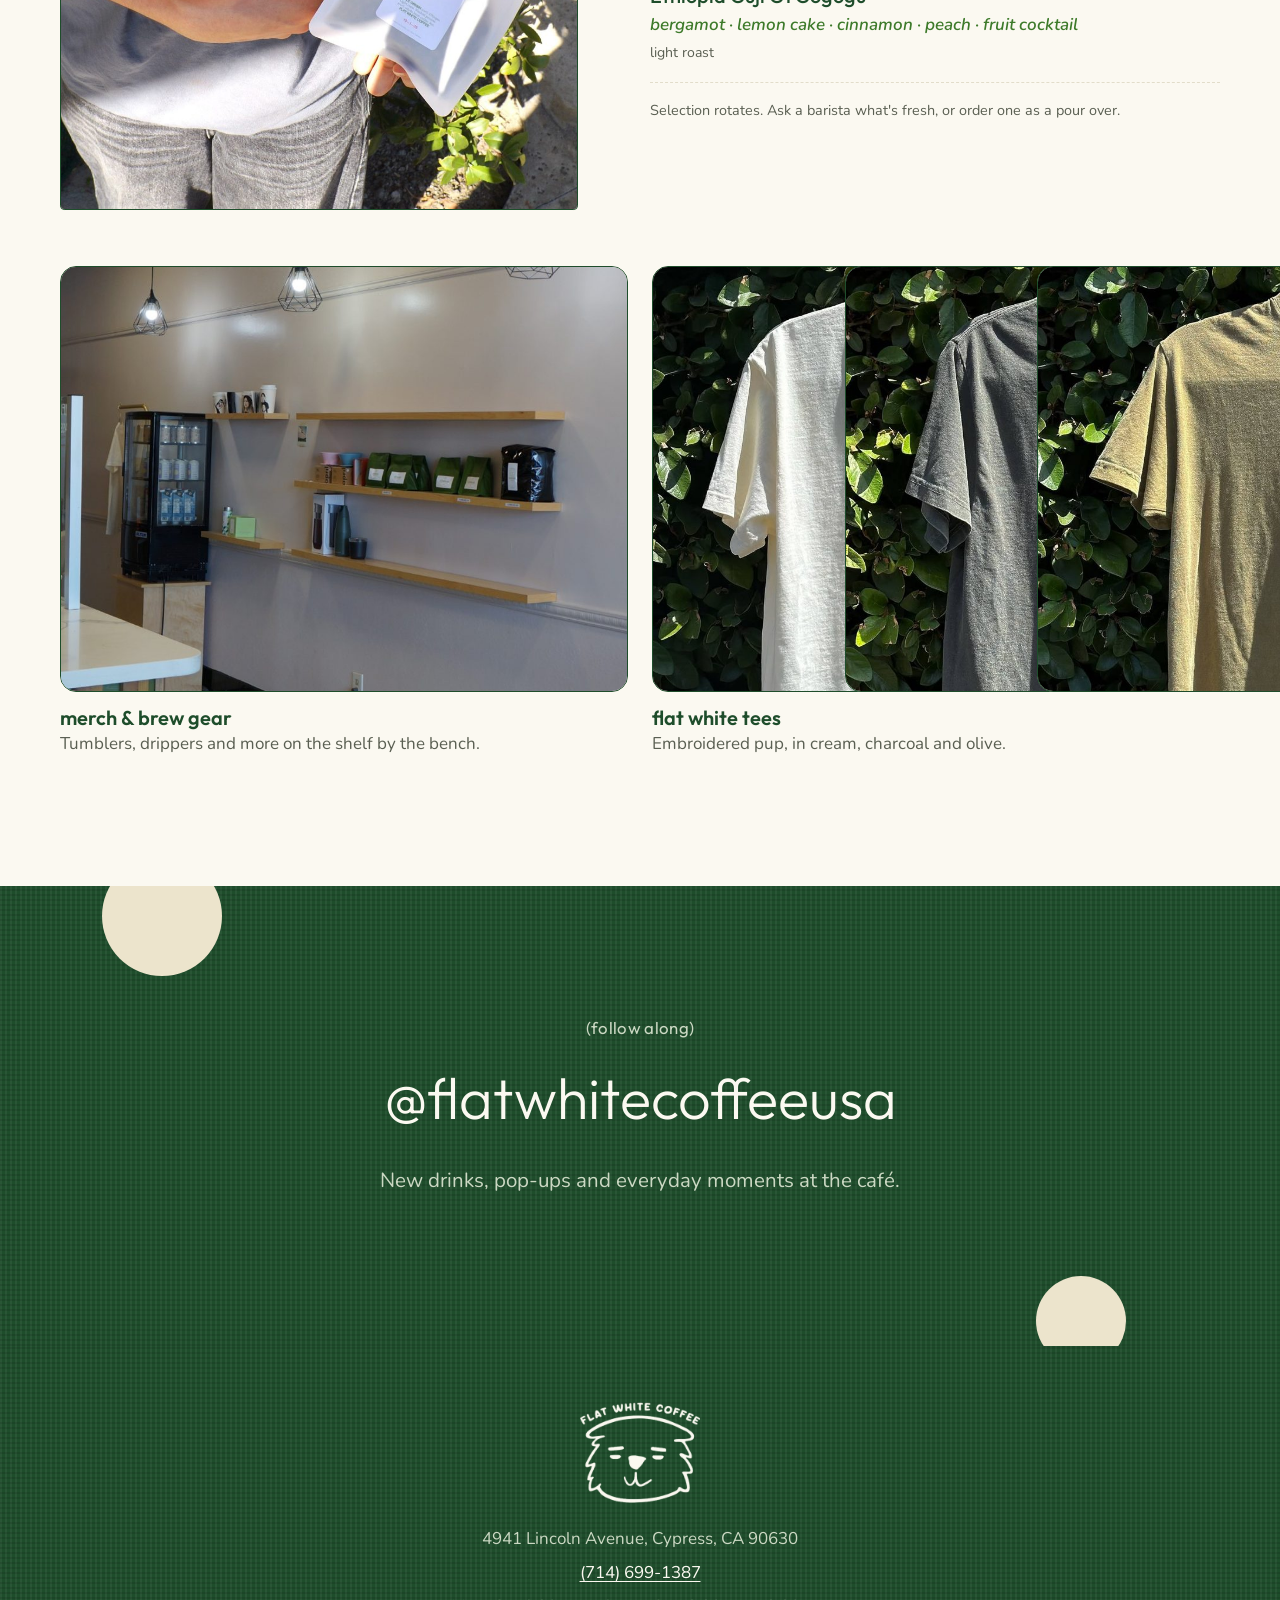
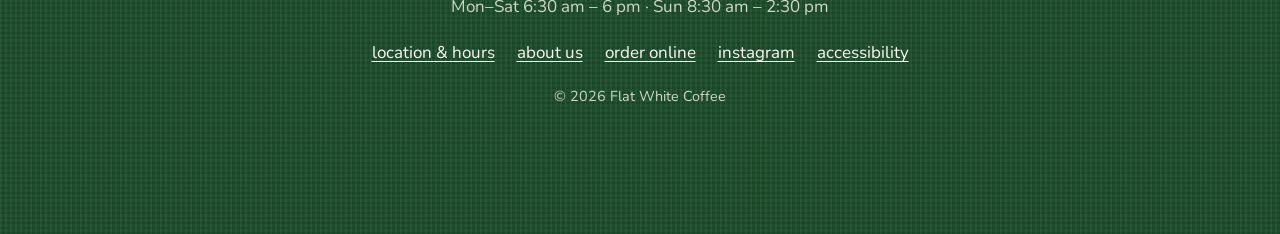
==== commit 0139fb73: "Fan favorites: Tonic Espresso, Hojicha Latte, Strawberry Lemonade; equal cup sizes Co-Authored-By: C" ====
--- a/site/index.html
+++ b/site/index.html
@@ -195,16 +195,16 @@
             <figcaption><strong>Banana Matcha Latte</strong><span>rich, creamy goodness</span></figcaption>
           </figure>
           <figure class="fav">
-            <div class="fav-img"><img src="assets/cutouts/banana-hojicha-latte.webp" alt="Iced banana hojicha latte" loading="lazy"></div>
-            <figcaption><strong>Banana Hojicha Latte</strong><span>sweet, nutty goodness</span></figcaption>
-          </figure>
-          <figure class="fav">
-            <div class="fav-img"><img src="assets/cutouts/matcha-commune.webp" alt="Iced matcha latte in a Flat White cup" loading="lazy"></div>
-            <figcaption><strong>Matcha Latte</strong><span>ceremonial-grade matcha</span></figcaption>
-          </figure>
-          <figure class="fav">
-            <div class="fav-img"><img src="assets/cutouts/banana-milk.webp" alt="Iced banana milk" loading="lazy"></div>
-            <figcaption><strong>Banana Milk</strong><span>real banana goodness</span></figcaption>
+            <div class="fav-img"><img src="assets/cutouts/tonic-espresso.webp" alt="Tonic espresso: espresso floating over tonic water with a lemon wedge" loading="lazy"></div>
+            <figcaption><strong>Tonic Espresso</strong><span>espresso over tonic with lemon</span></figcaption>
+          </figure>
+          <figure class="fav">
+            <div class="fav-img"><img src="assets/cutouts/hojicha-latte.webp" alt="Iced hojicha latte" loading="lazy"></div>
+            <figcaption><strong>Hojicha Latte</strong><span>roasted green tea latte</span></figcaption>
+          </figure>
+          <figure class="fav">
+            <div class="fav-img"><img src="assets/cutouts/strawberry-lemonade.webp" alt="Iced strawberry lemonade with a lemon wedge" loading="lazy"></div>
+            <figcaption><strong>Strawberry Lemonade</strong><span>with a lemon wedge</span></figcaption>
           </figure>
         </div>
         <div class="actions" style="justify-content:center">
--- a/site/styles.css
+++ b/site/styles.css
@@ -276,8 +276,8 @@
 .favs h2 { margin-bottom: 0; }
 .fav-grid { display: grid; grid-template-columns: repeat(4, 1fr); gap: clamp(28px, 4vw, 48px) clamp(16px, 3vw, 32px); margin-top: clamp(32px, 5vw, 56px); }
 .fav { margin: 0; text-align: center; }
-.fav-img { height: clamp(200px, 24vw, 300px); display: flex; align-items: flex-end; justify-content: center; padding: 0 6%; }
-.fav-img img { max-width: 100%; max-height: 92%; width: auto; height: auto; object-fit: contain; filter: drop-shadow(0 14px 16px rgba(60, 36, 20, .22)); transition: transform .25s; }
+.fav-img { height: clamp(190px, 22vw, 270px); display: flex; align-items: flex-end; justify-content: center; }
+.fav-img img { height: 100%; width: auto; max-width: none; filter: drop-shadow(0 14px 16px rgba(60, 36, 20, .22)); transition: transform .25s; }
 .fav:hover .fav-img img { transform: translateY(-6px) rotate(-2deg); }
 .fav figcaption { margin-top: 16px; }
 .fav figcaption strong { display: block; font: 700 1.1rem/1.25 var(--font-display); color: var(--forest); }
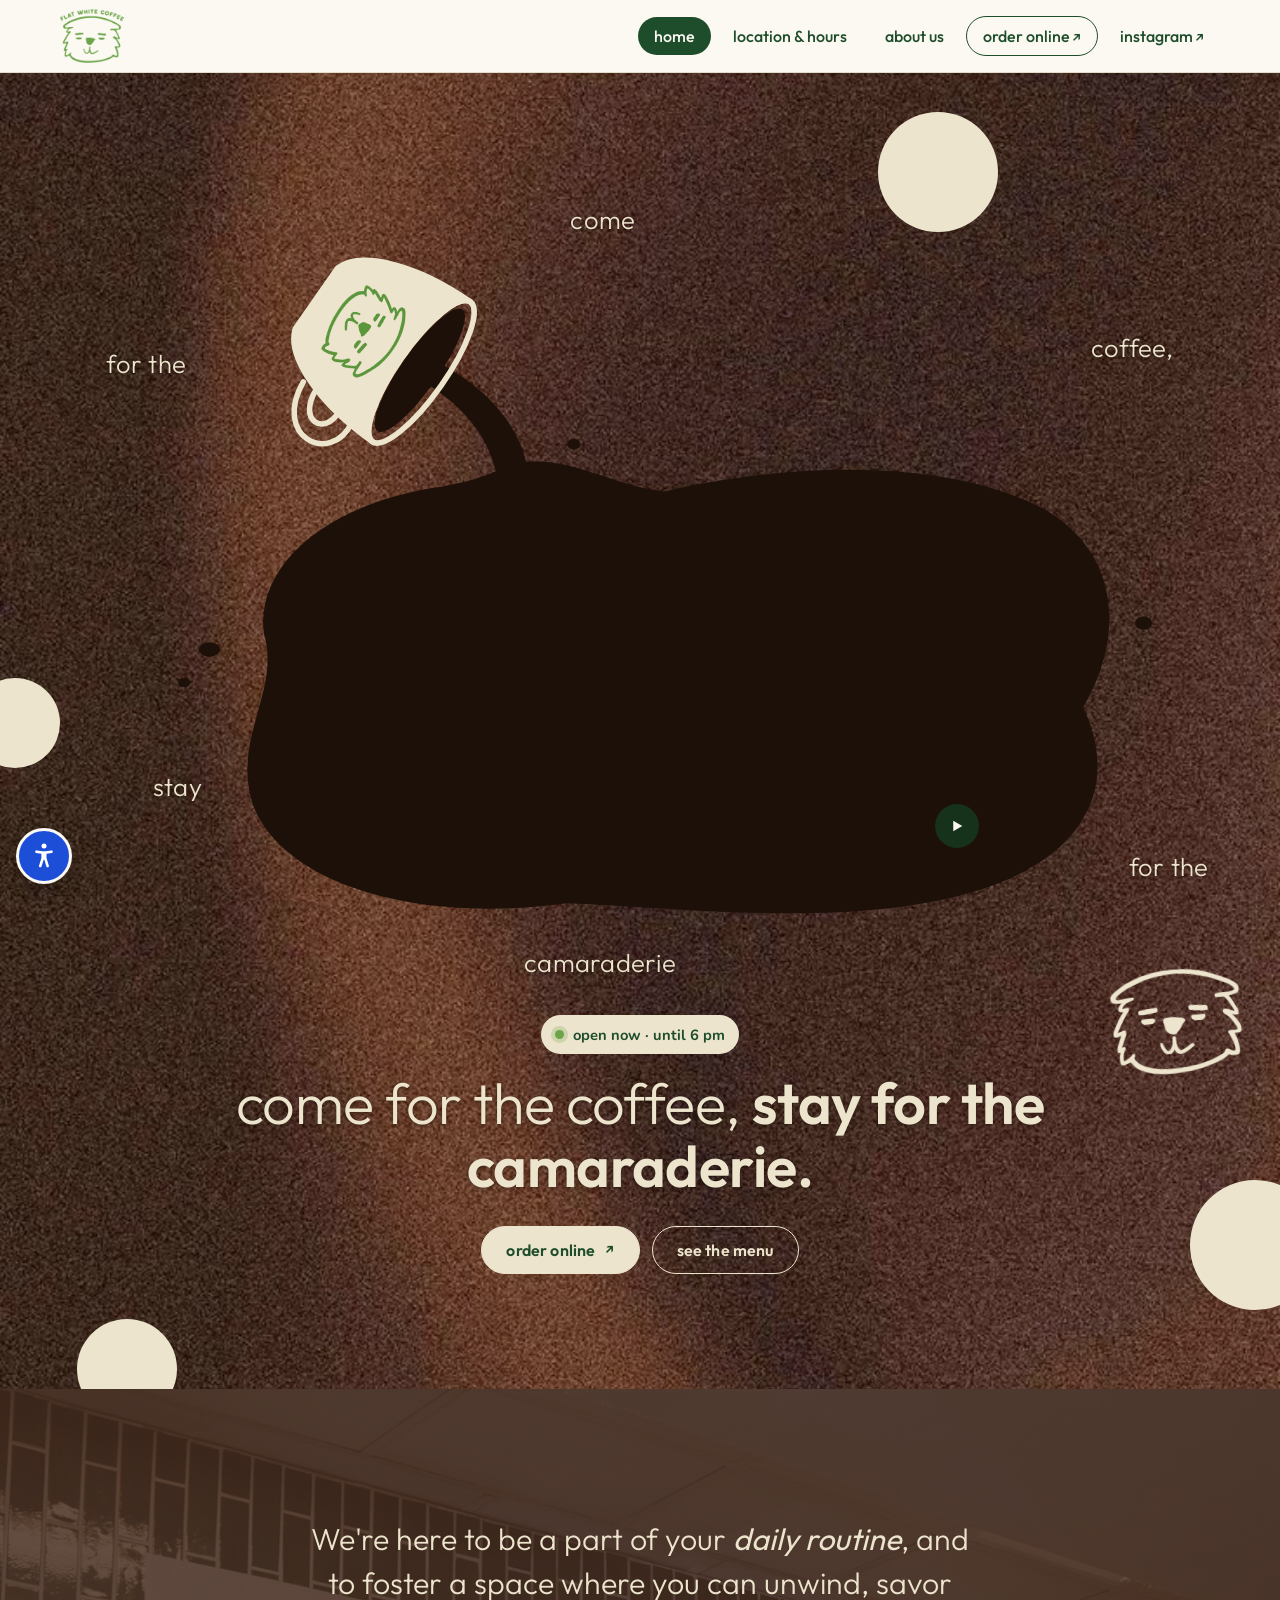
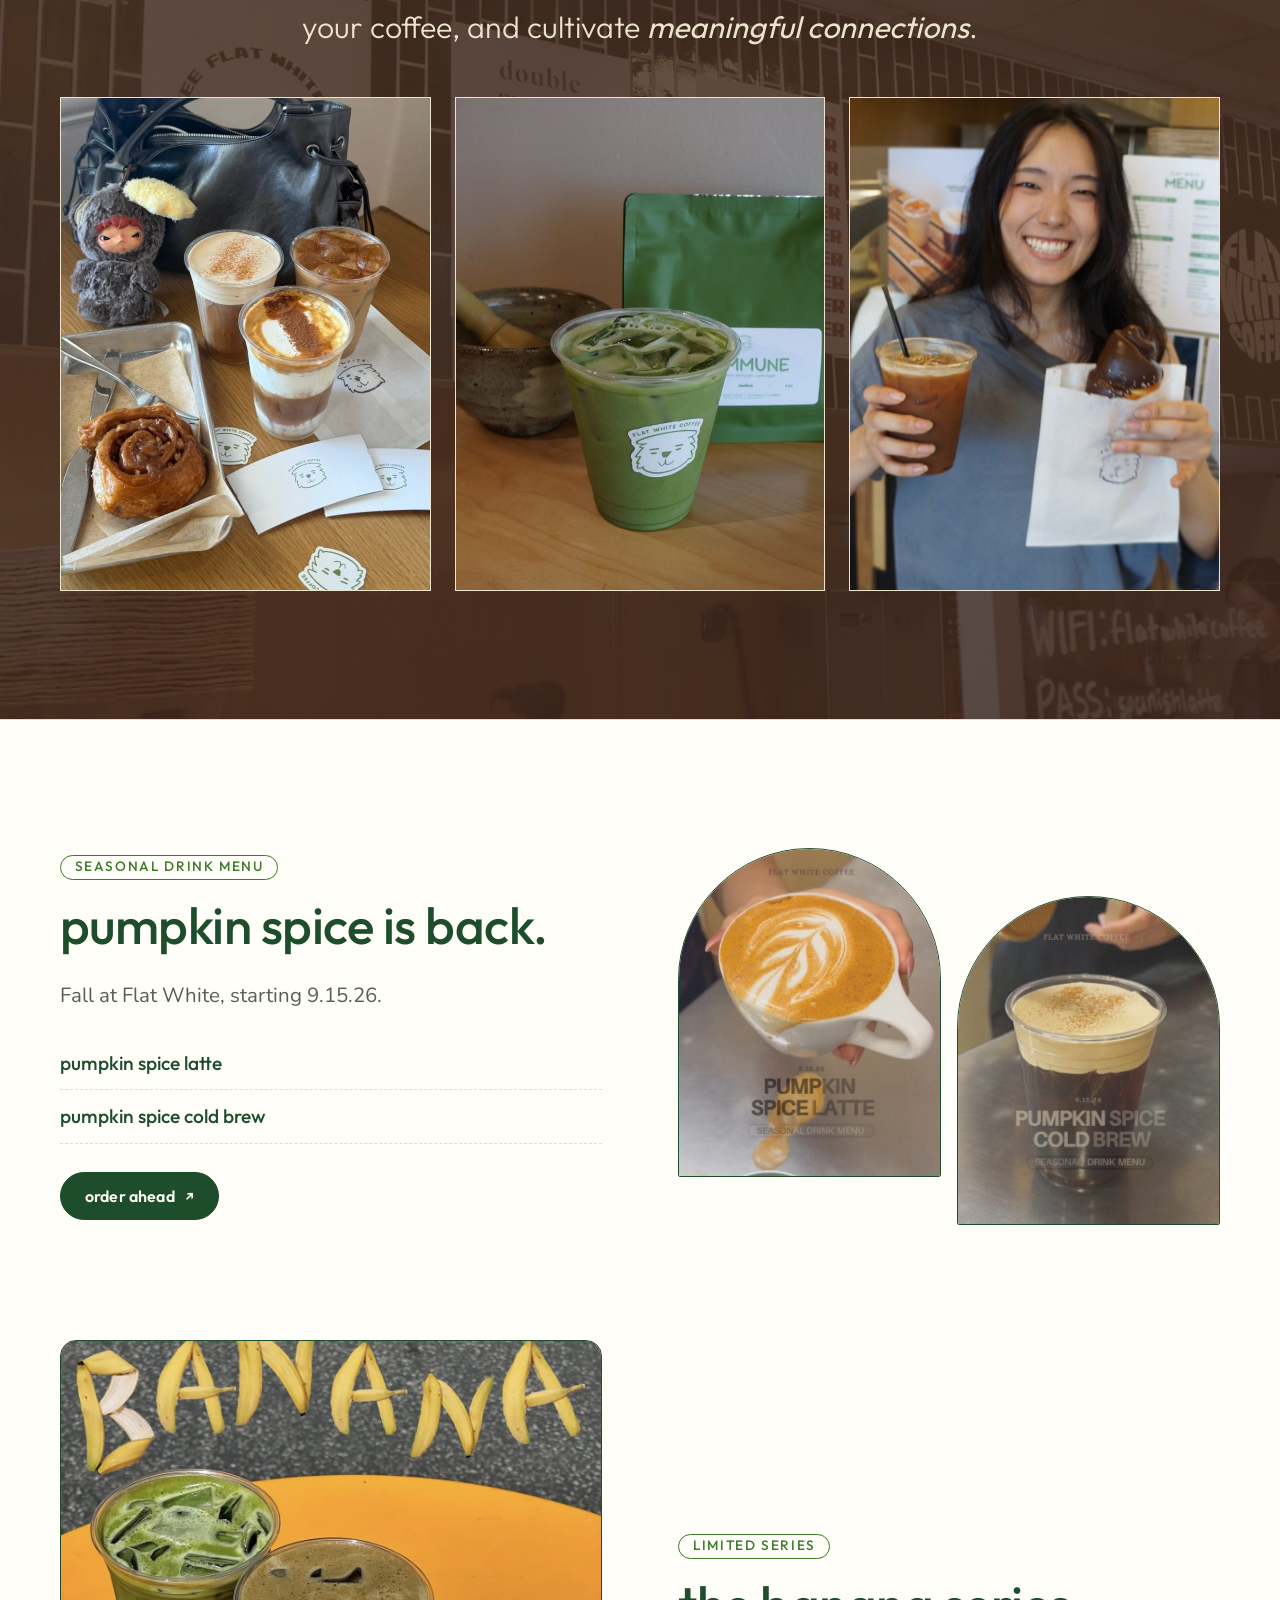
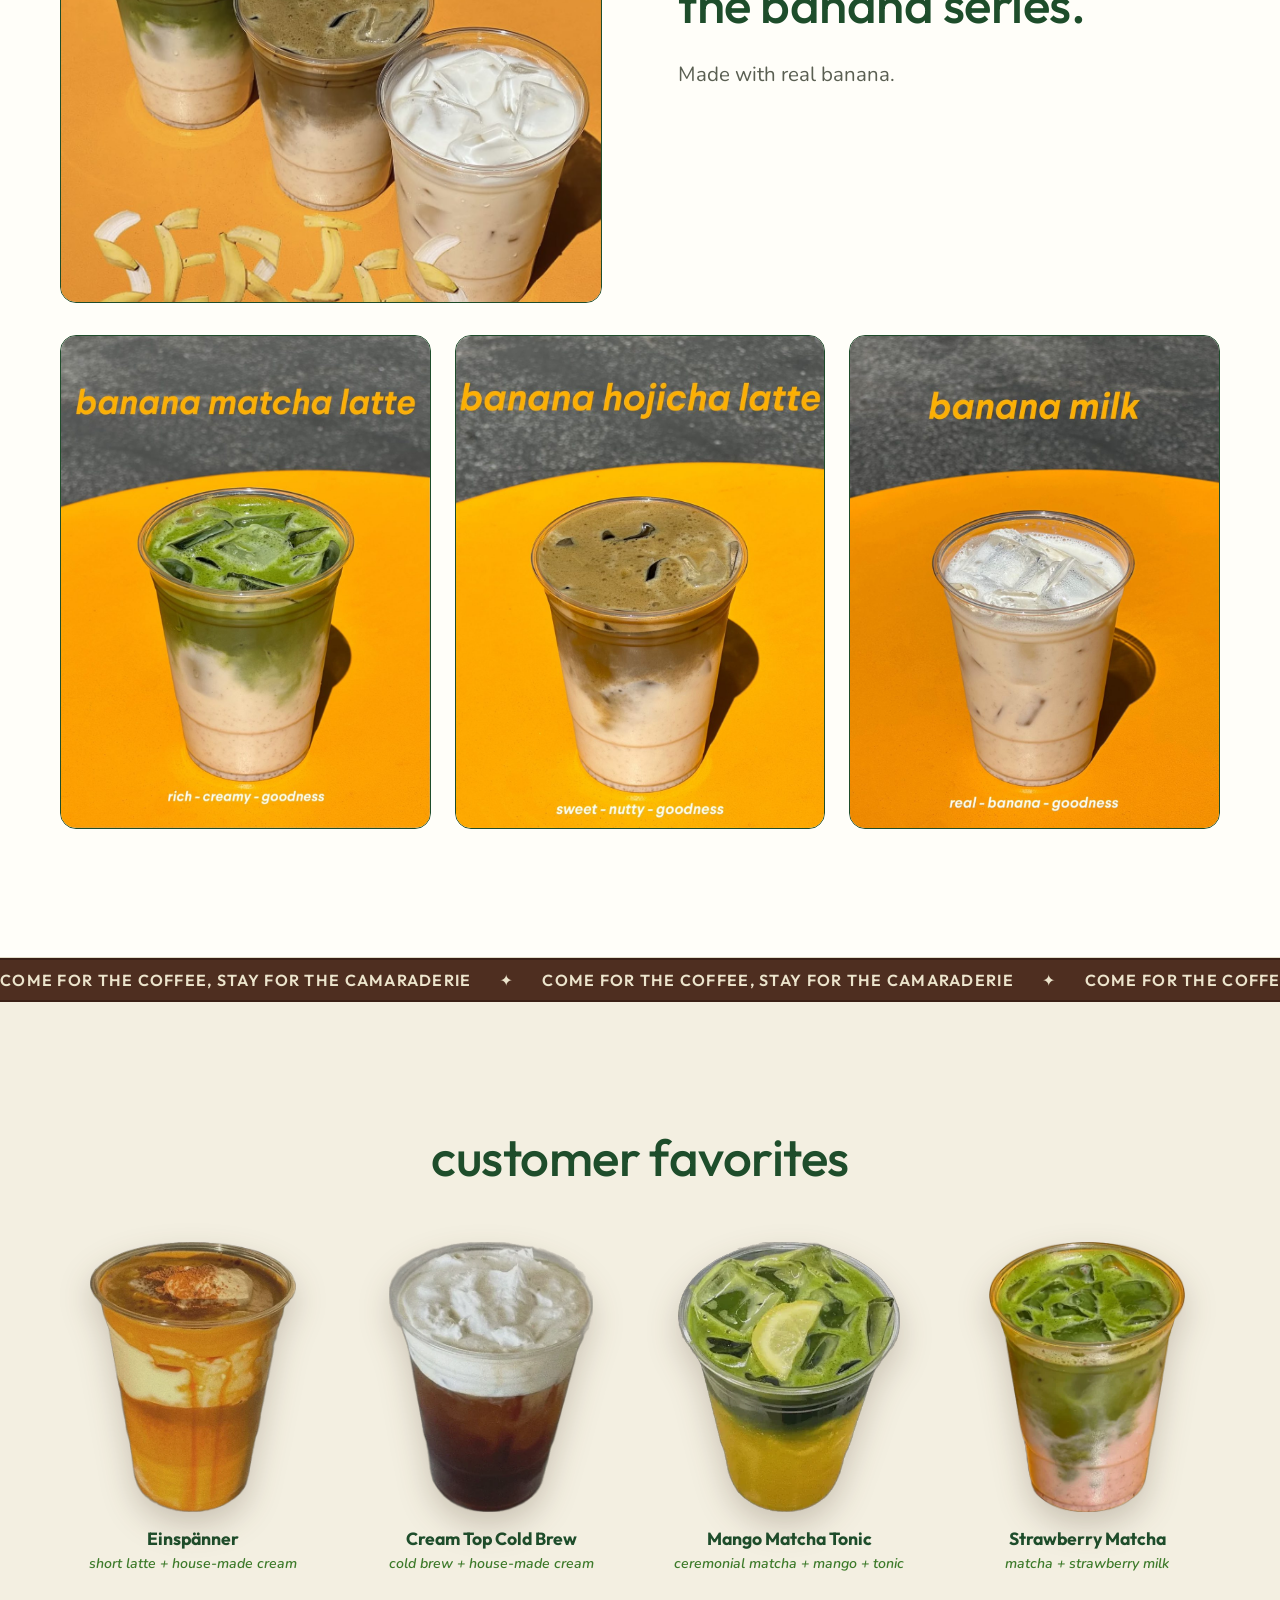
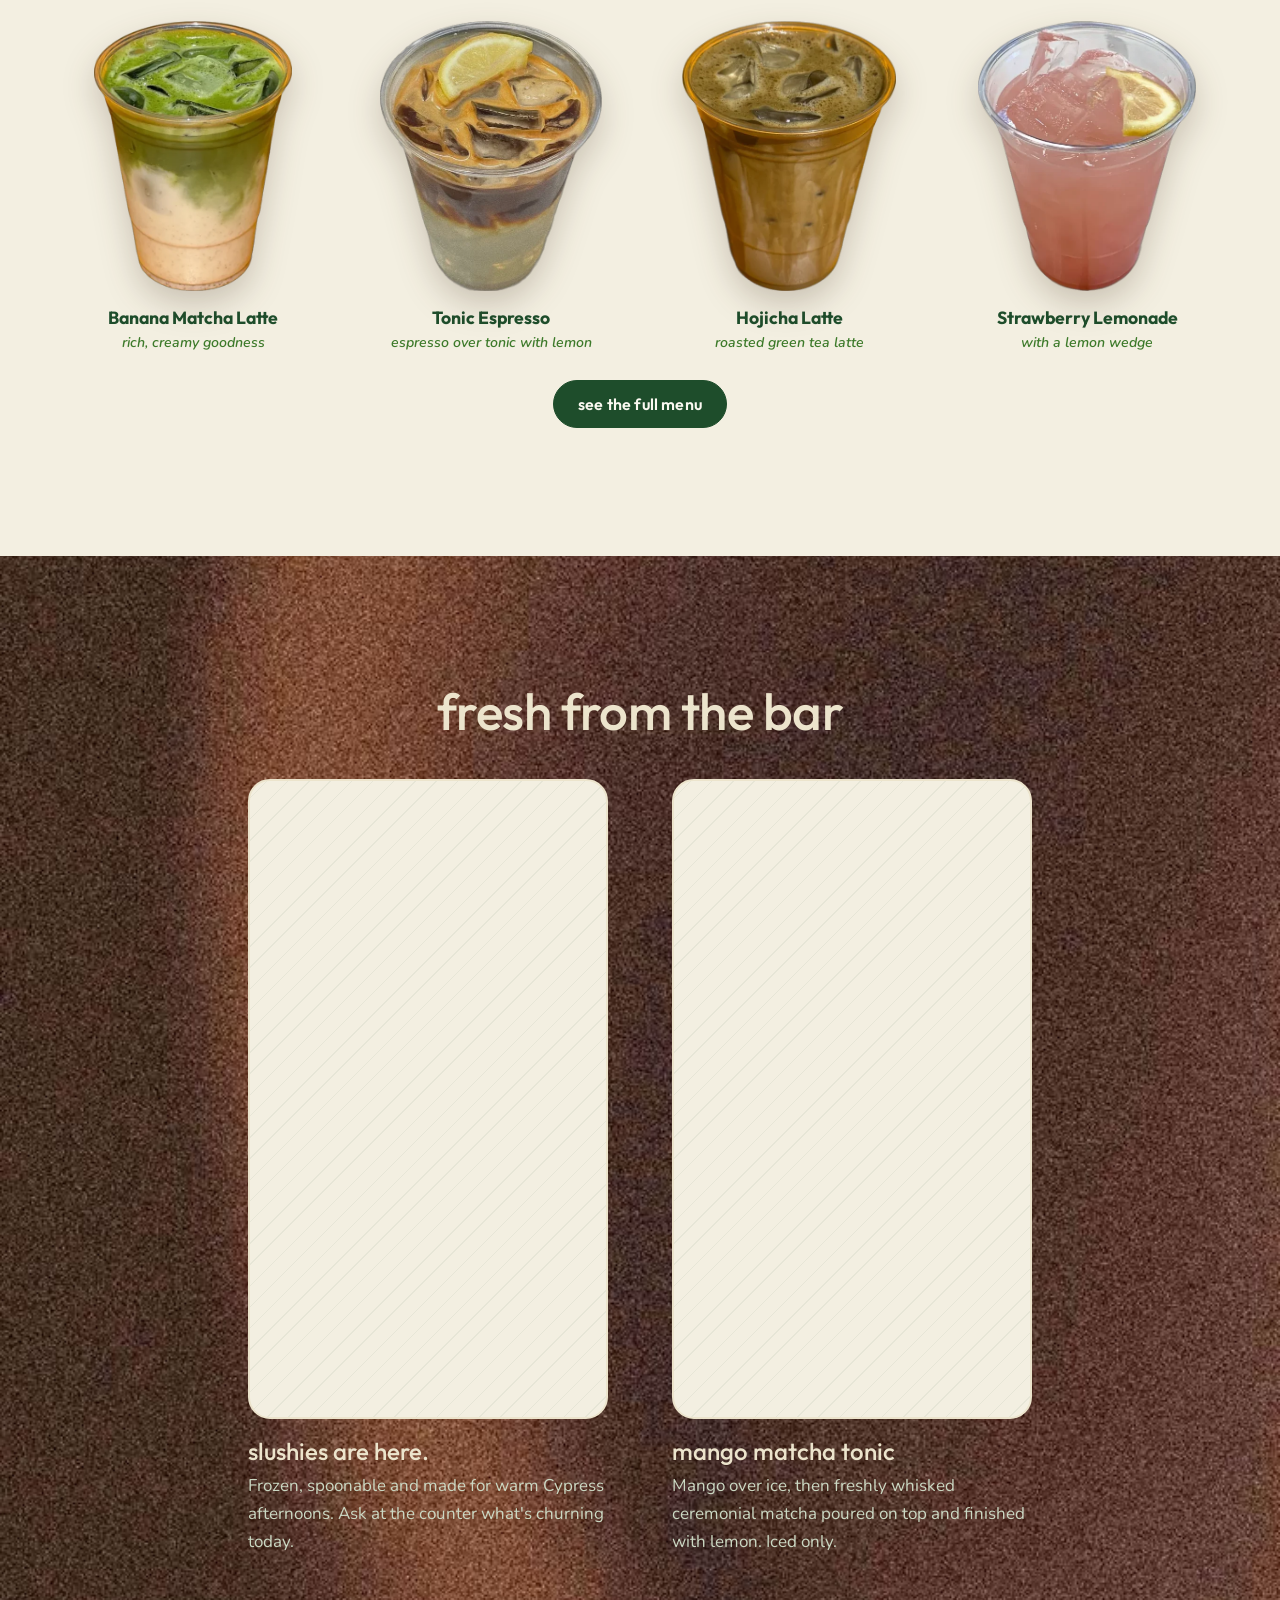
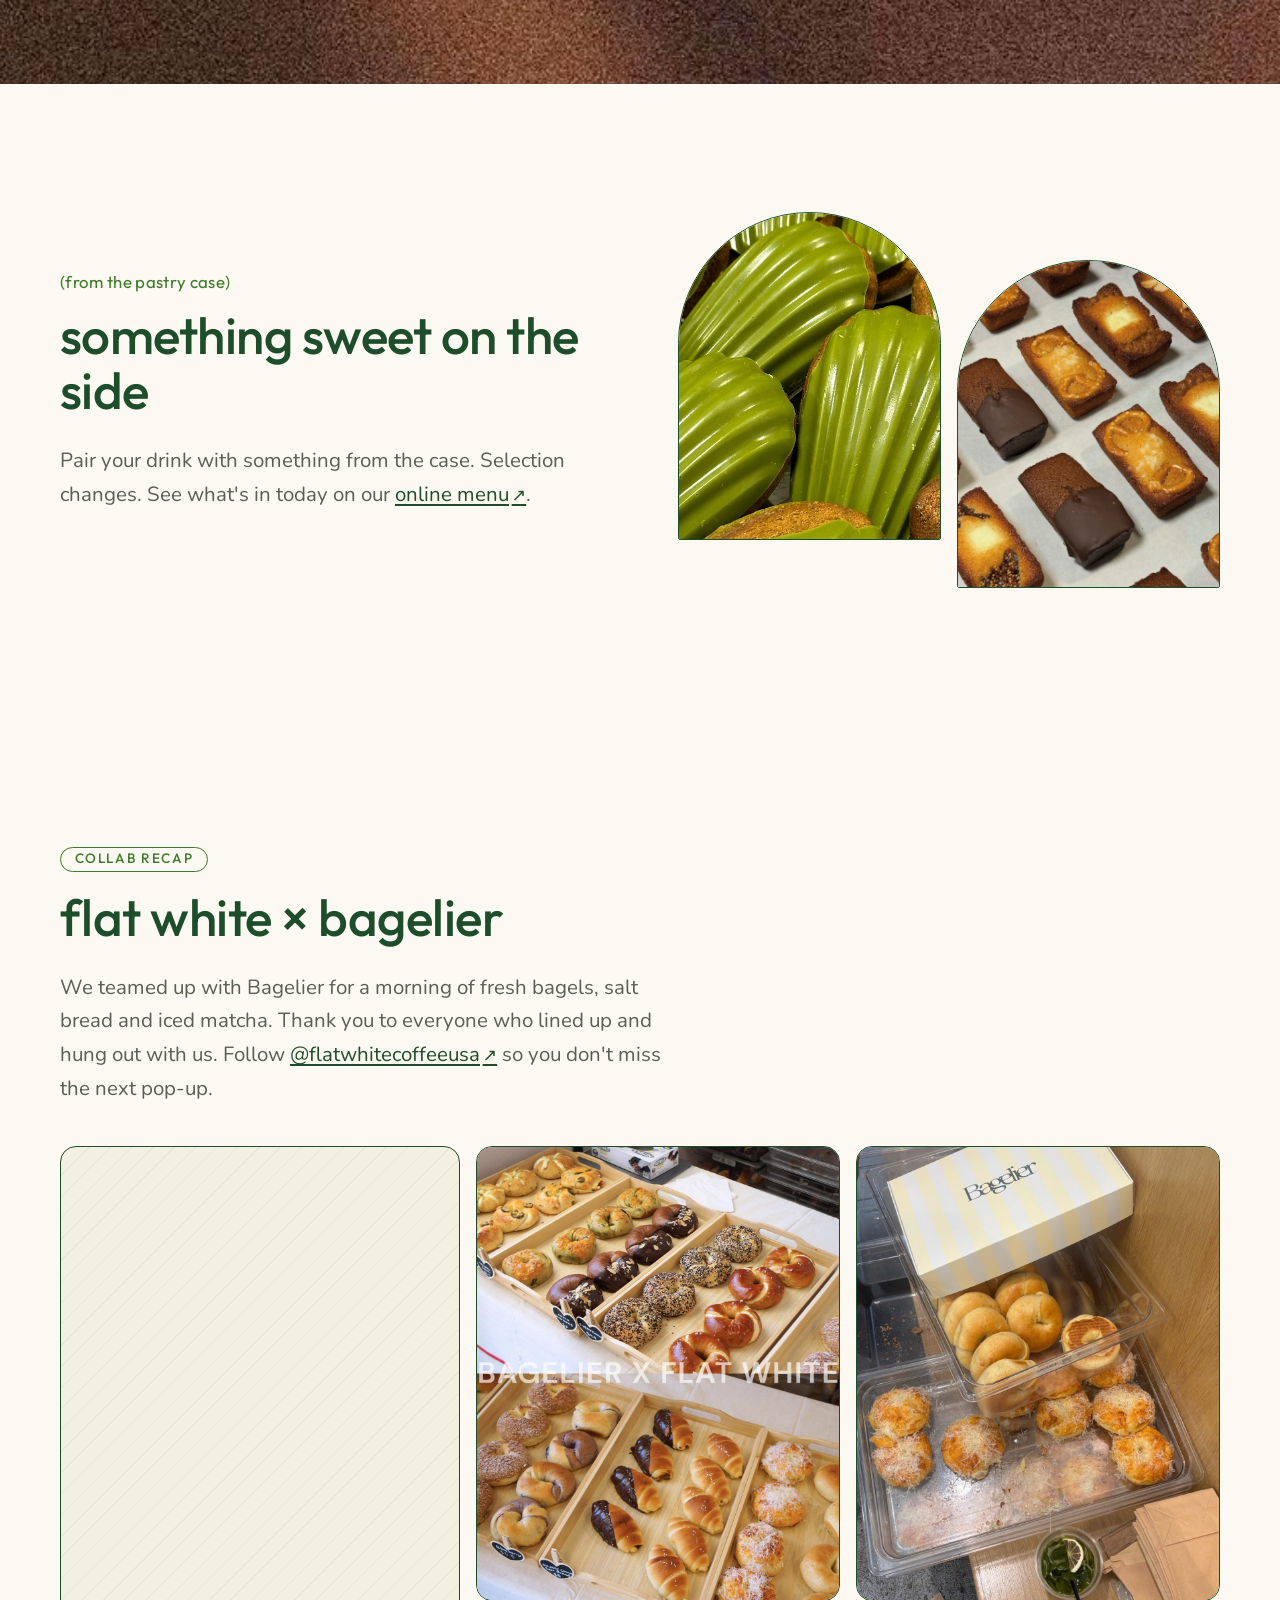
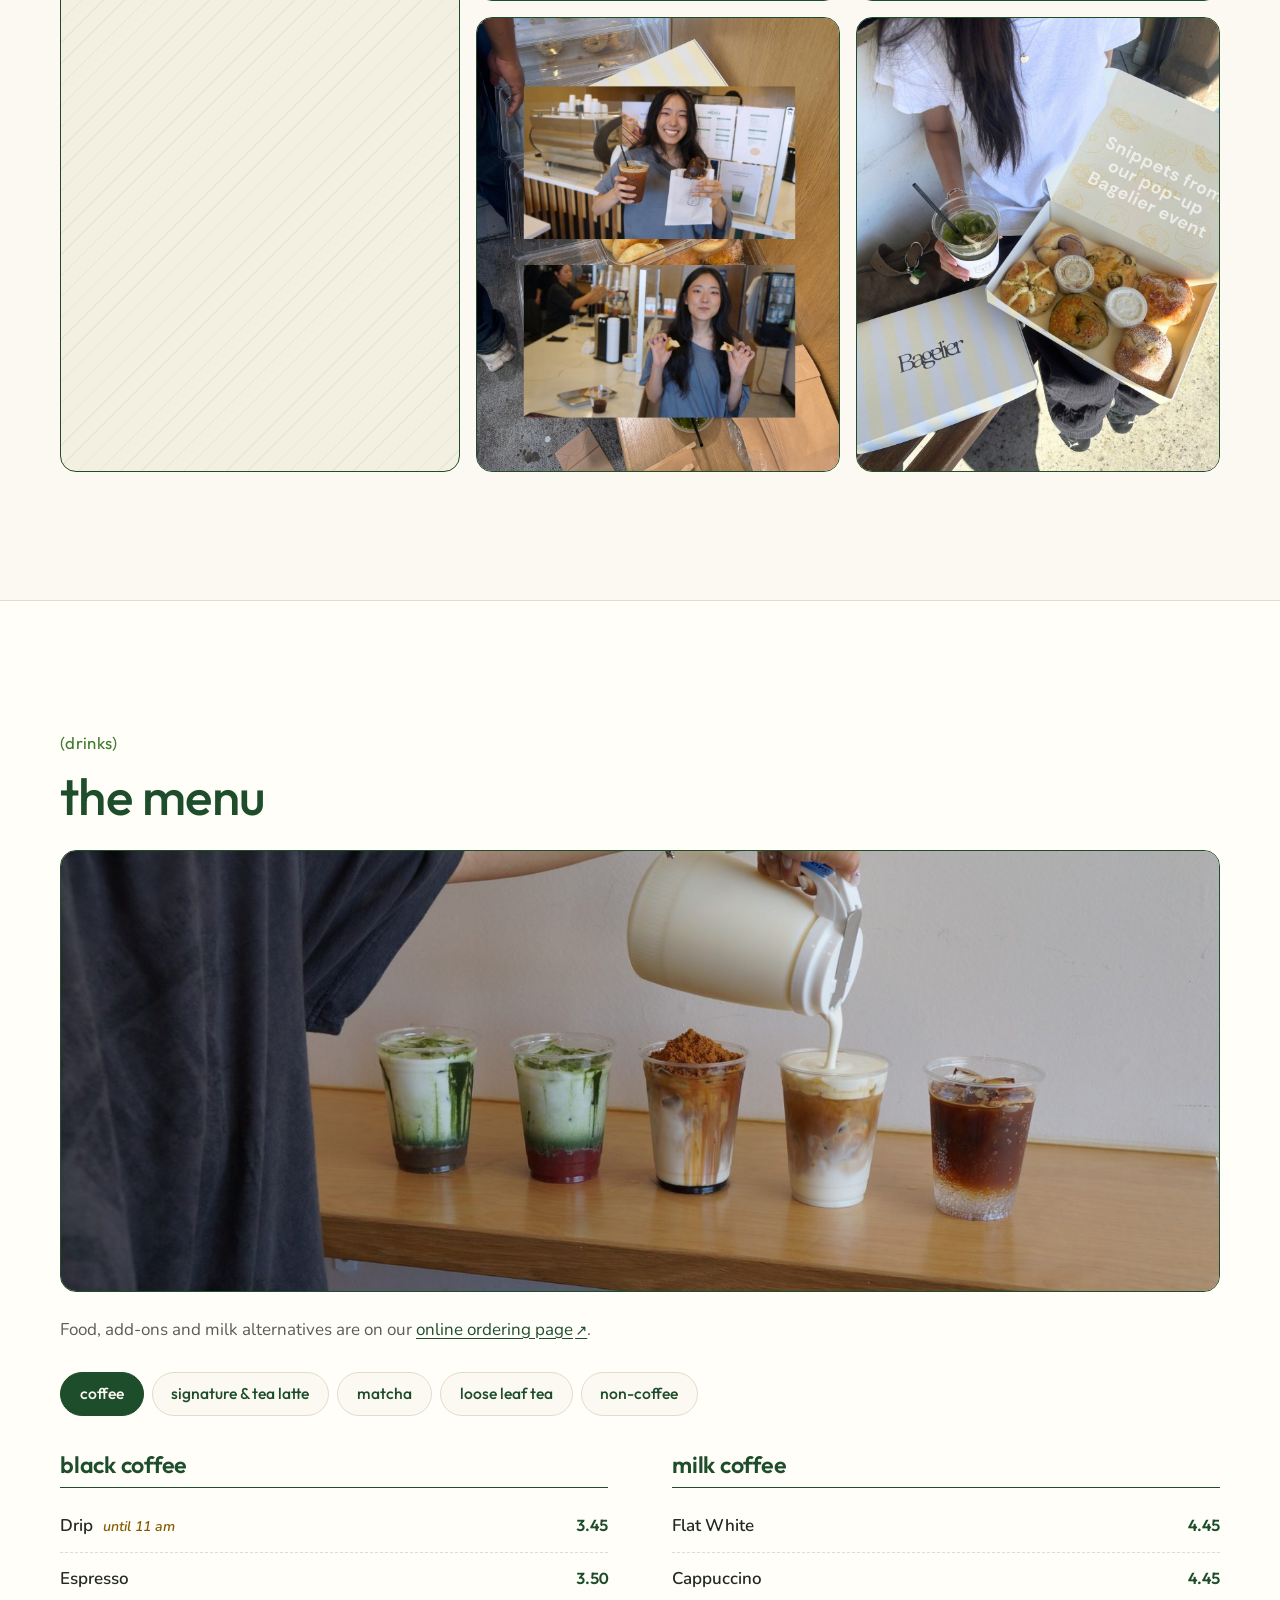
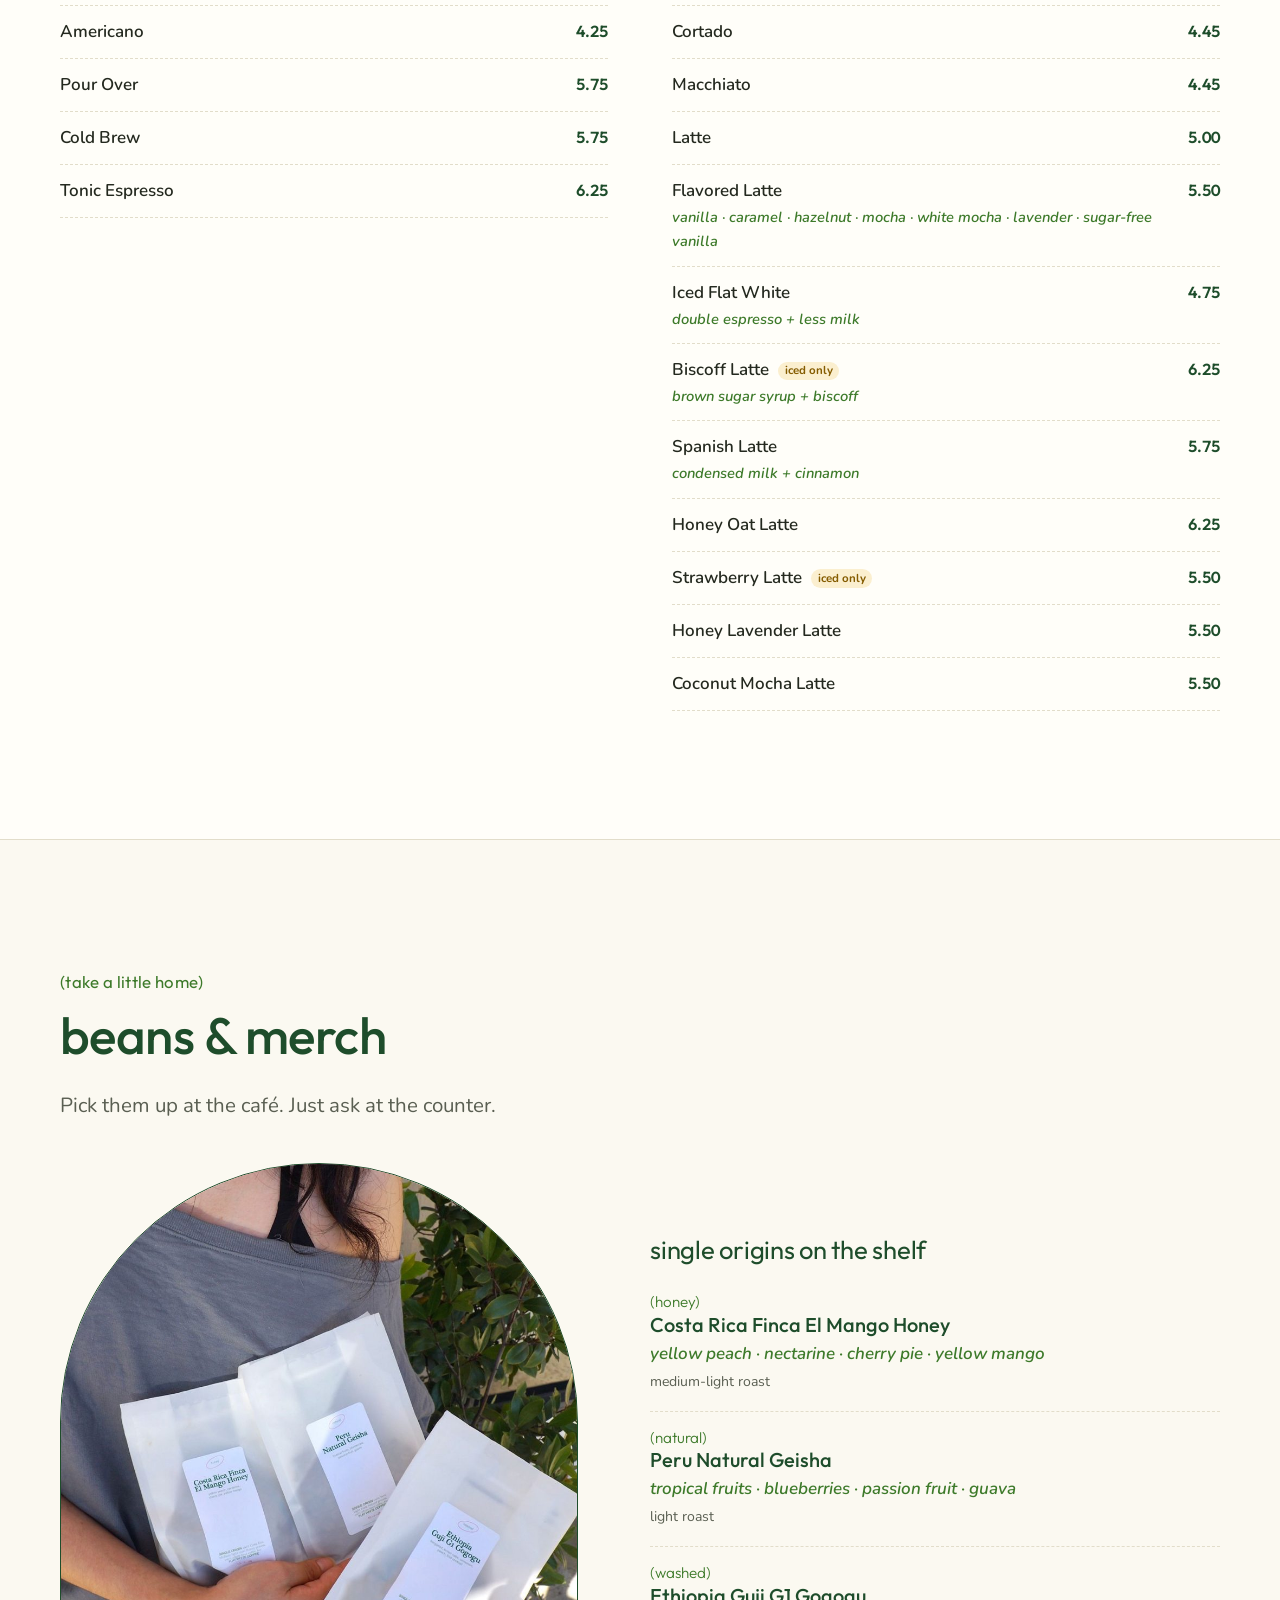
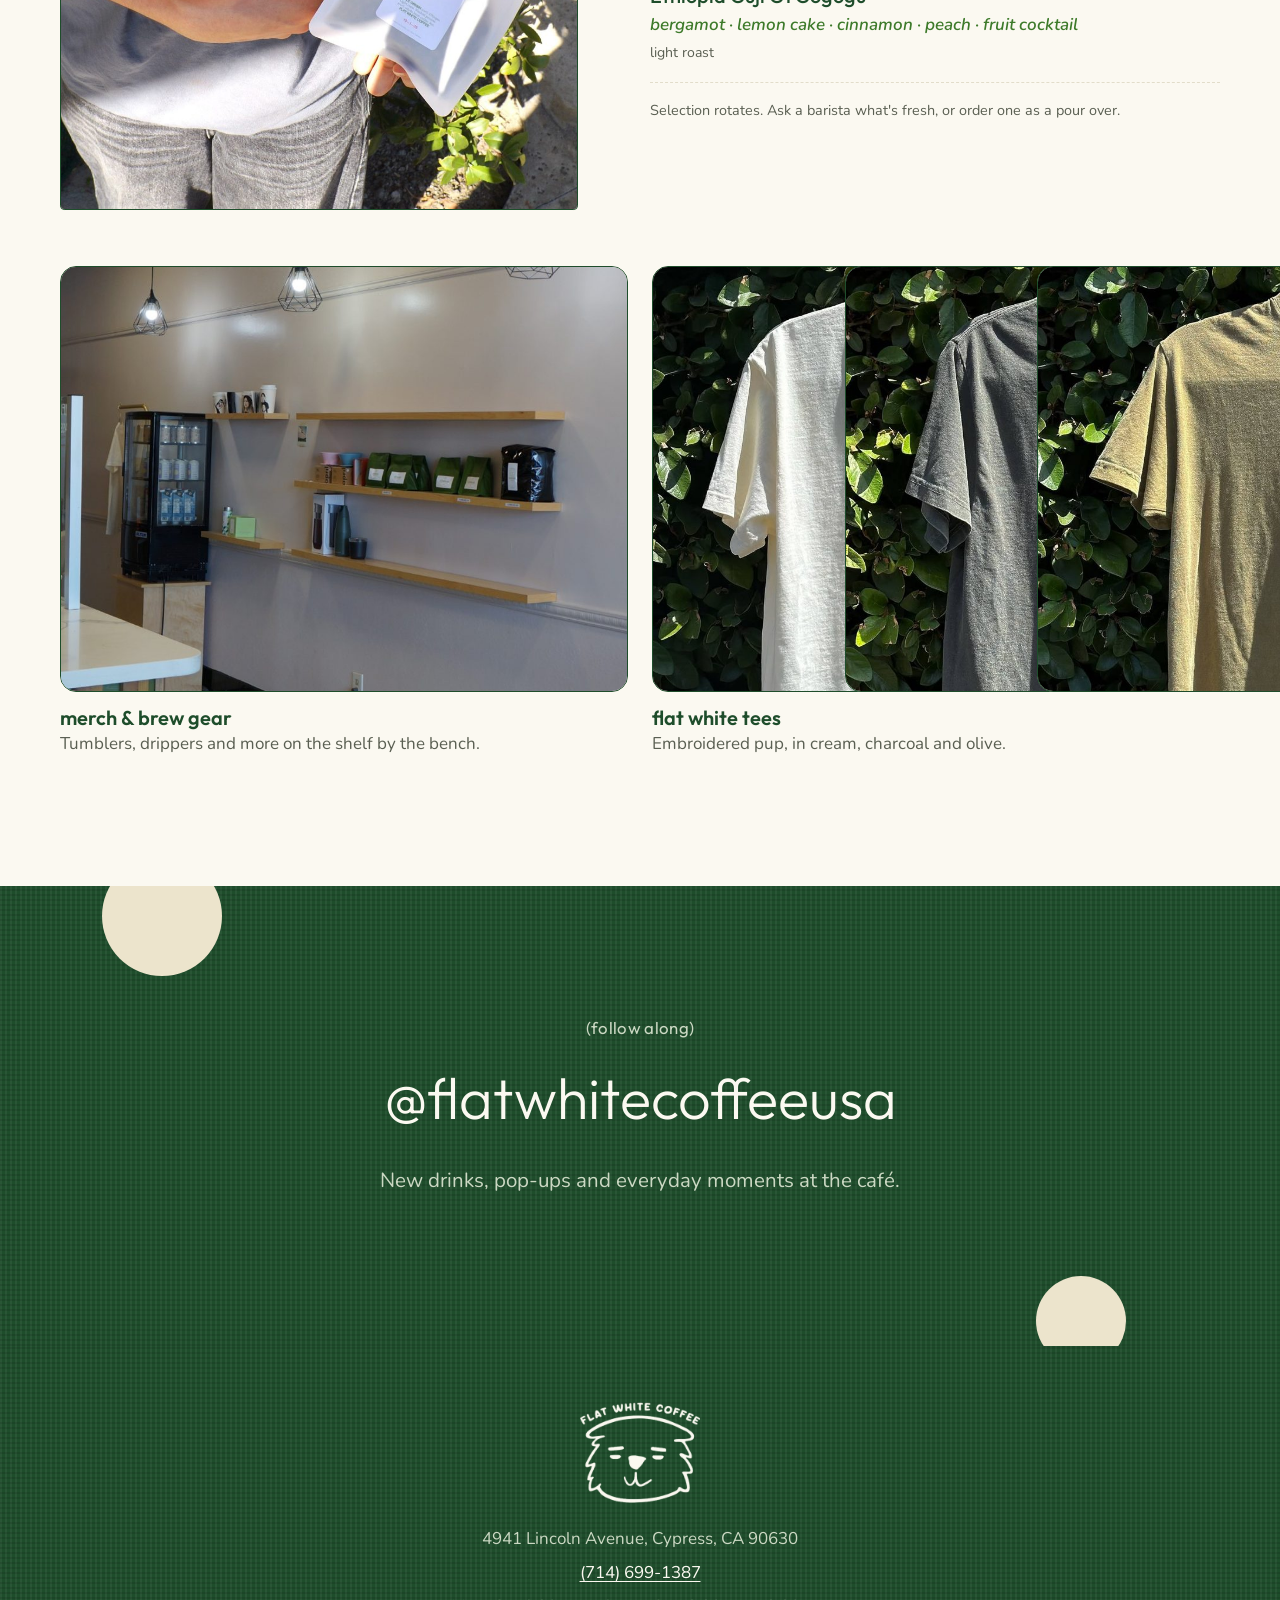
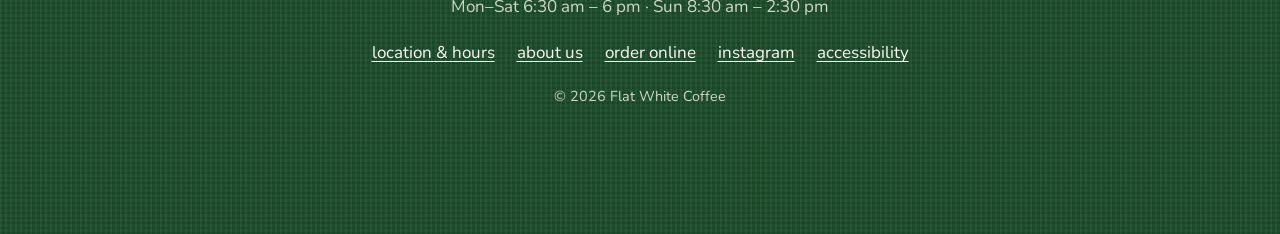
==== commit 94b3895b: "Rename 'fan favorites' to 'customer favorites' Co-Authored-By: Claude Opus 5.5 <noreply@anthropic.co" ====
--- a/site/index.html
+++ b/site/index.html
@@ -169,10 +169,10 @@
     <!-- MARQUEE -->
     <div class="marquee" aria-hidden="true"><div class="marquee-track"><span>come for the coffee, stay for the camaraderie</span><span aria-hidden="true">✦</span><span>come for the coffee, stay for the camaraderie</span><span aria-hidden="true">✦</span><span>come for the coffee, stay for the camaraderie</span><span aria-hidden="true">✦</span><span>come for the coffee, stay for the camaraderie</span><span aria-hidden="true">✦</span><span>come for the coffee, stay for the camaraderie</span><span aria-hidden="true">✦</span><span>come for the coffee, stay for the camaraderie</span><span aria-hidden="true">✦</span><span>come for the coffee, stay for the camaraderie</span><span aria-hidden="true">✦</span><span>come for the coffee, stay for the camaraderie</span><span aria-hidden="true">✦</span></div></div>
 
-    <!-- FAN FAVORITES -->
+    <!-- CUSTOMER FAVORITES -->
     <section class="section favs" aria-labelledby="favs-title">
       <div class="container">
-        <h2 id="favs-title" class="center">fan favorites</h2>
+        <h2 id="favs-title" class="center">customer favorites</h2>
         <div class="fav-grid">
           <figure class="fav">
             <div class="fav-img"><img src="assets/cutouts/einspanner.webp" alt="Iced Einspänner topped with house-made cream and cocoa" loading="lazy"></div>
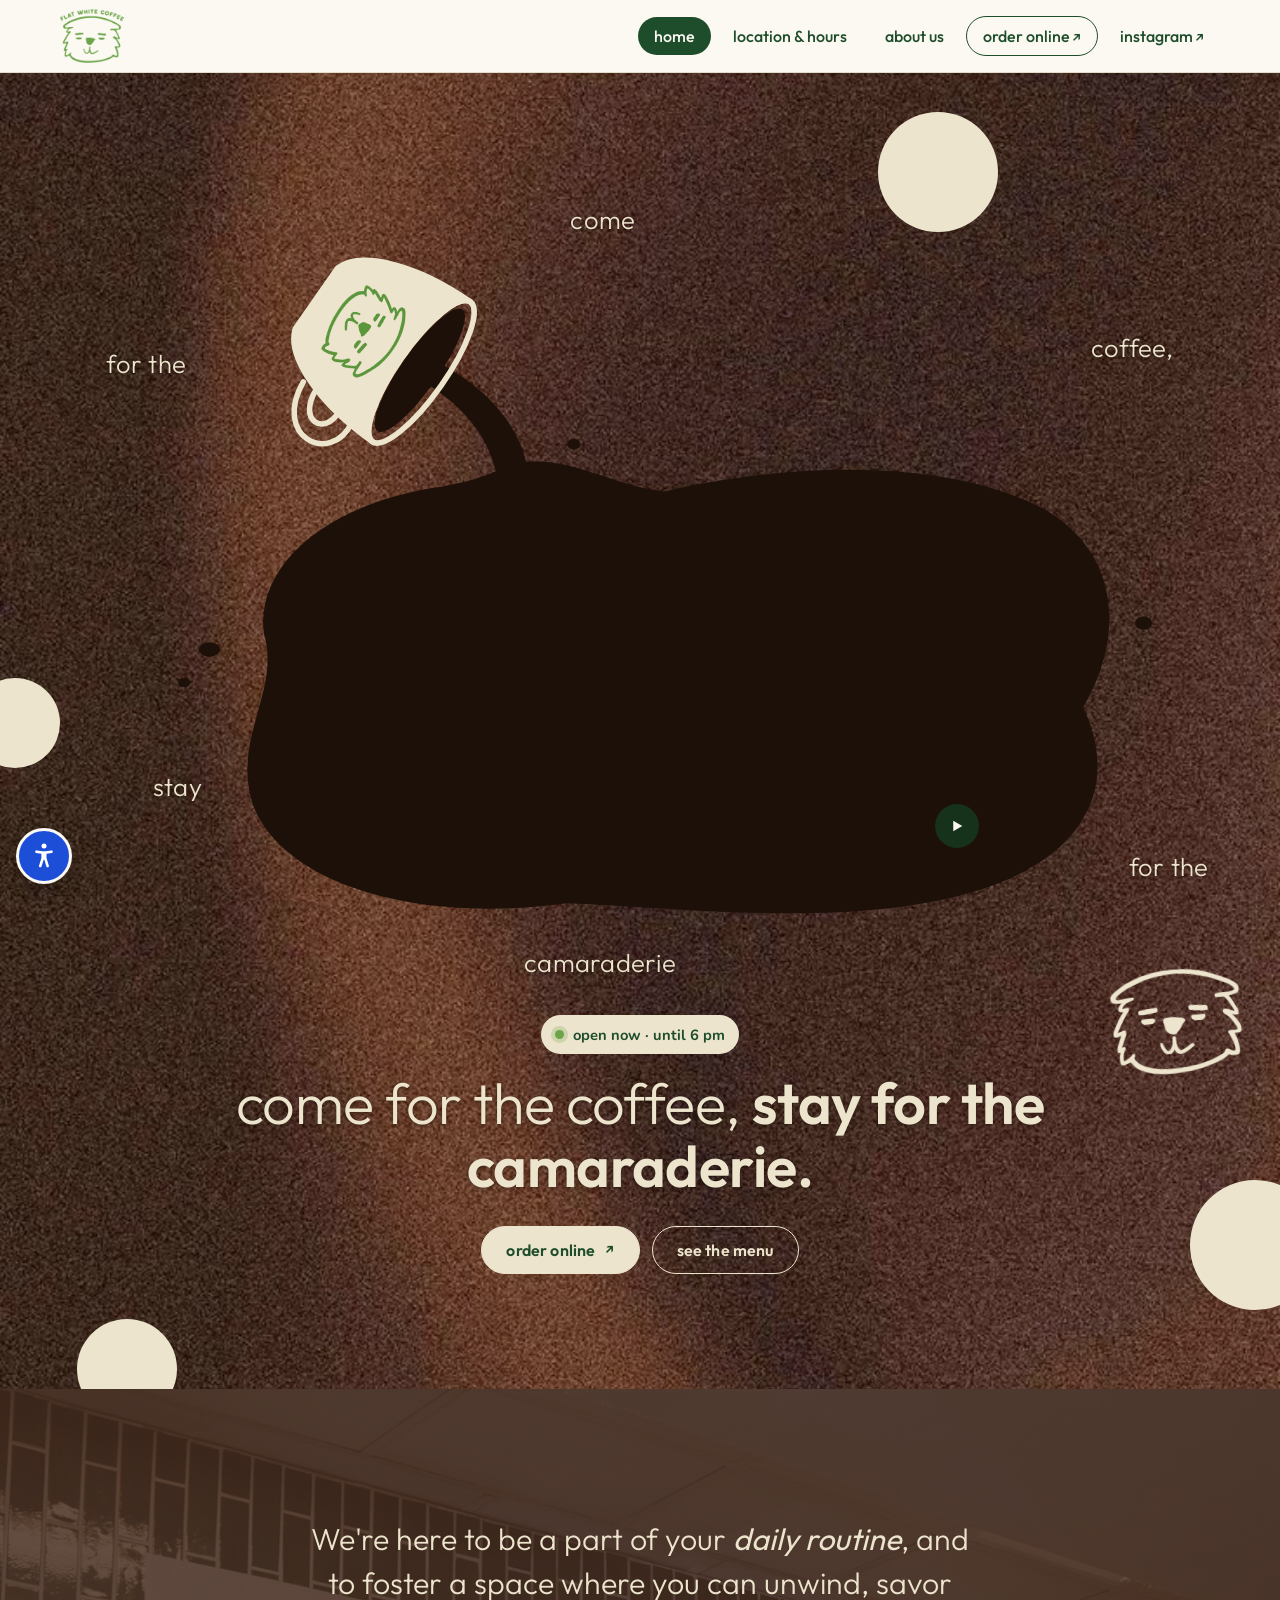
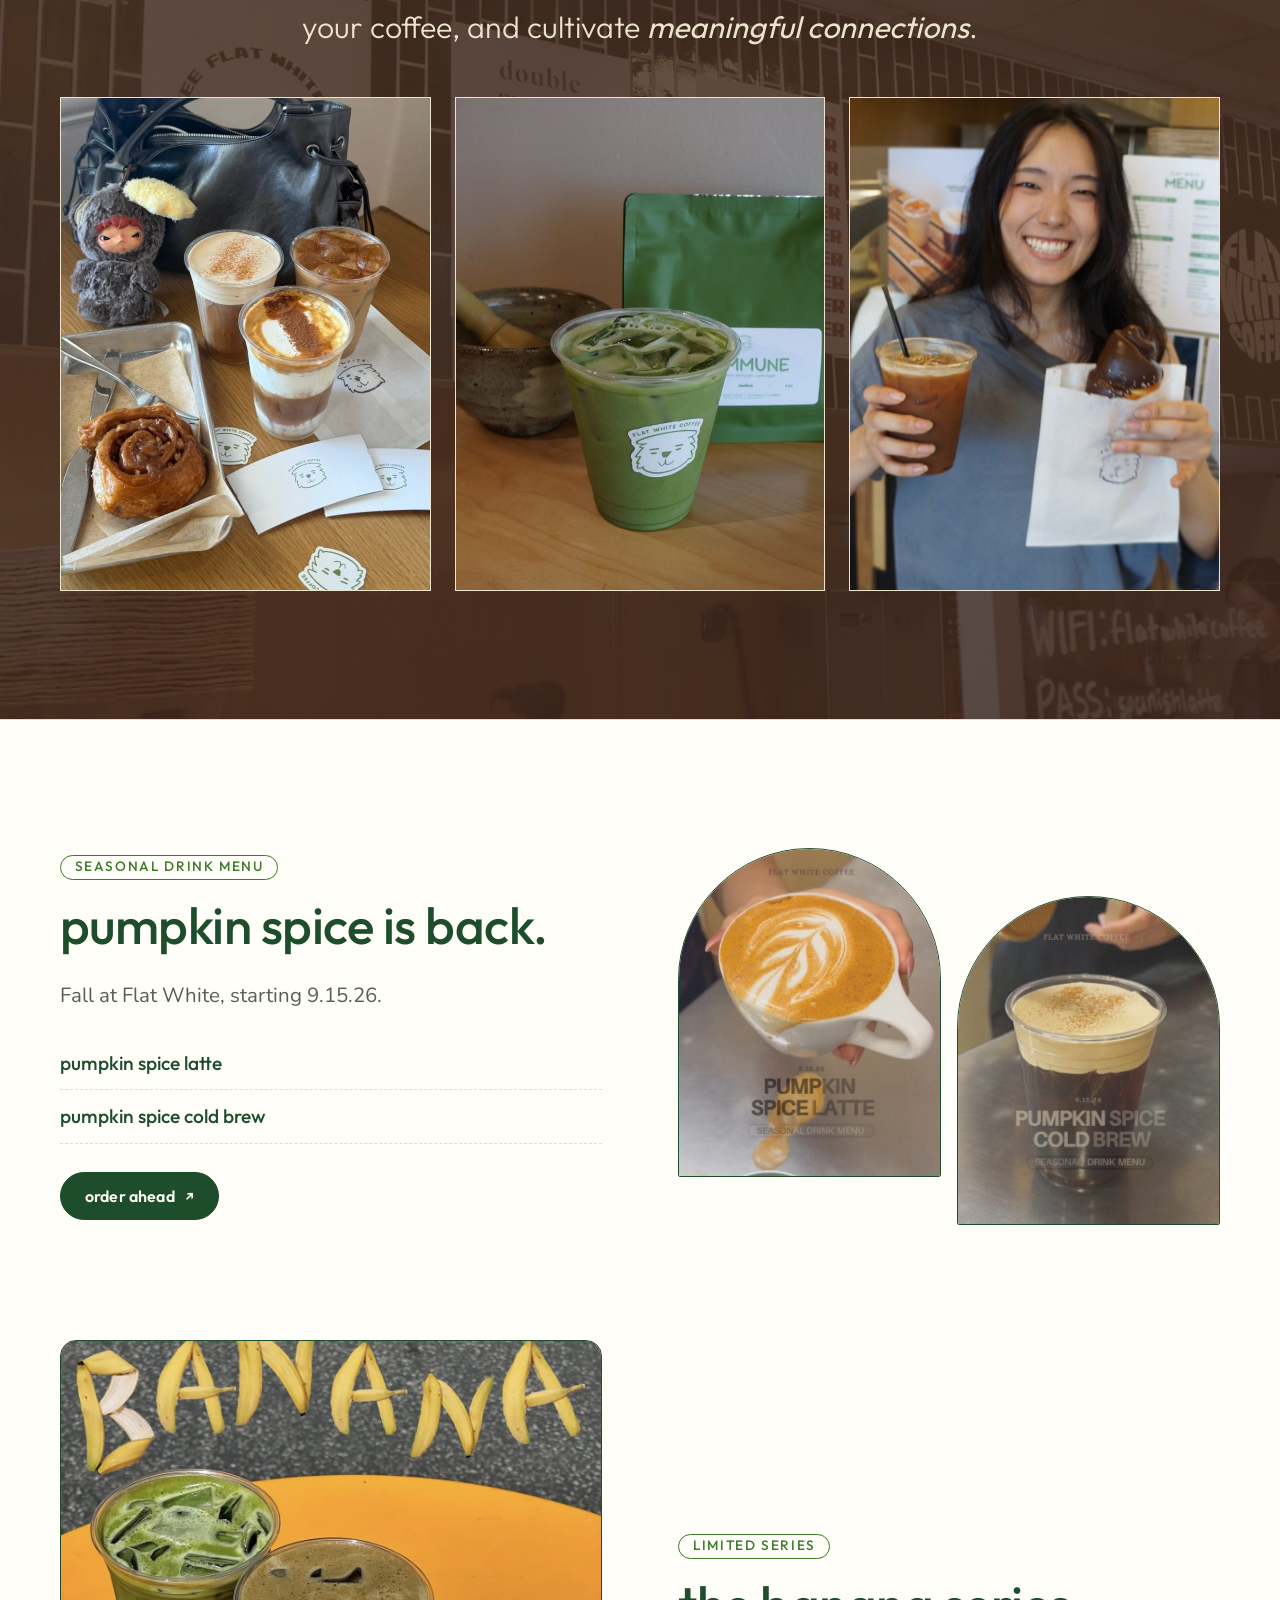
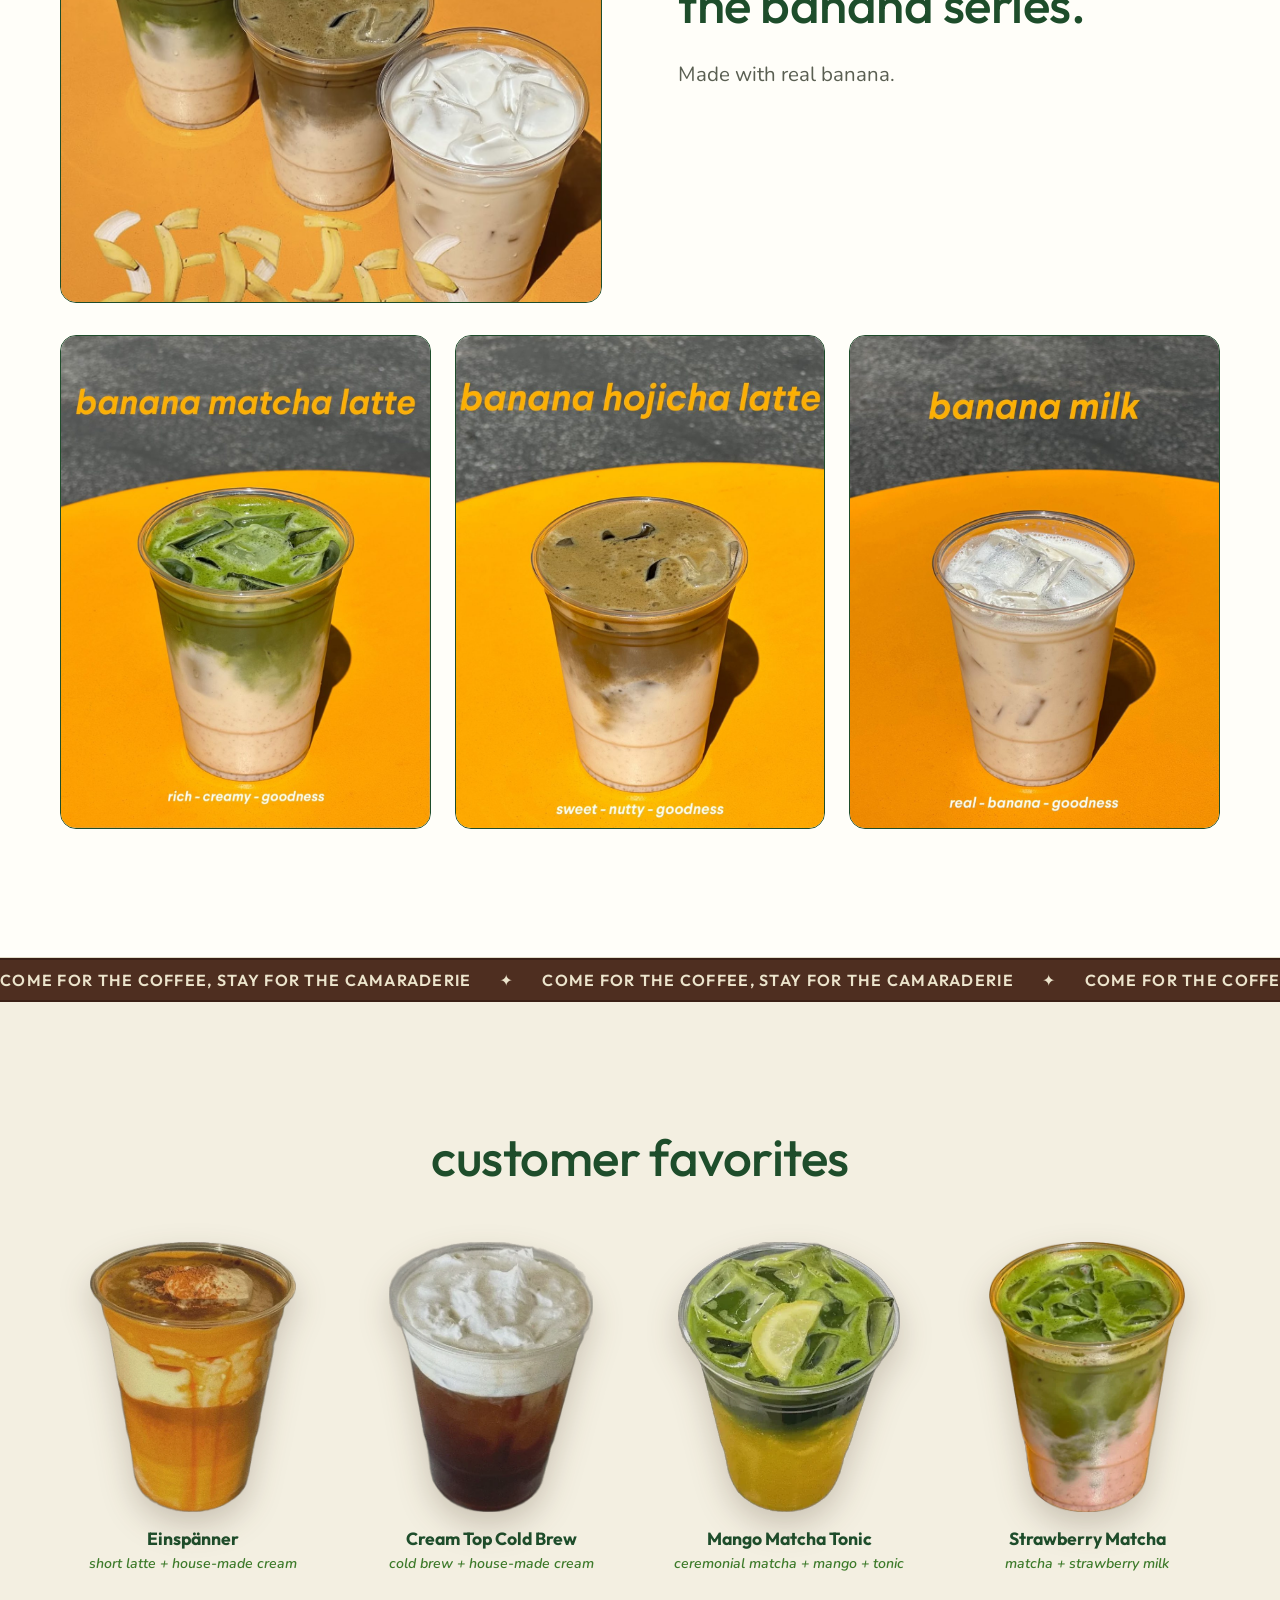
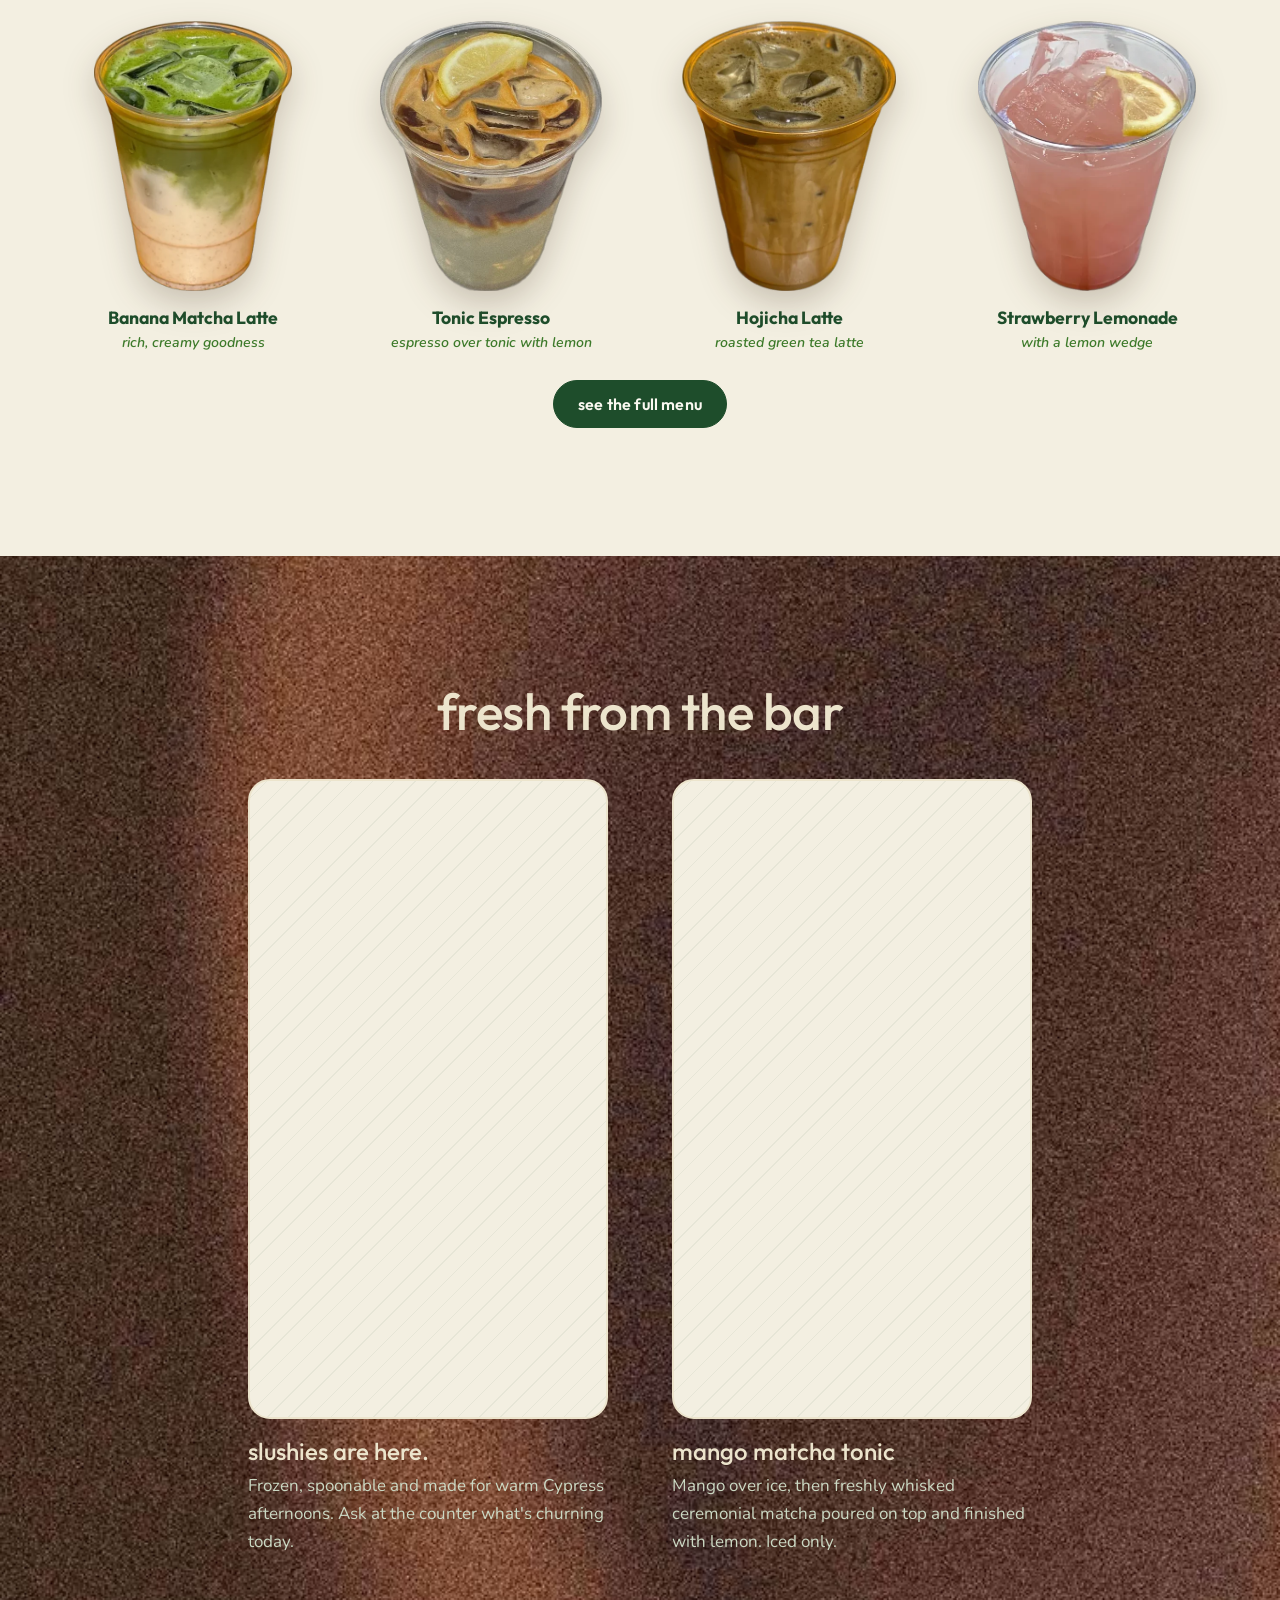
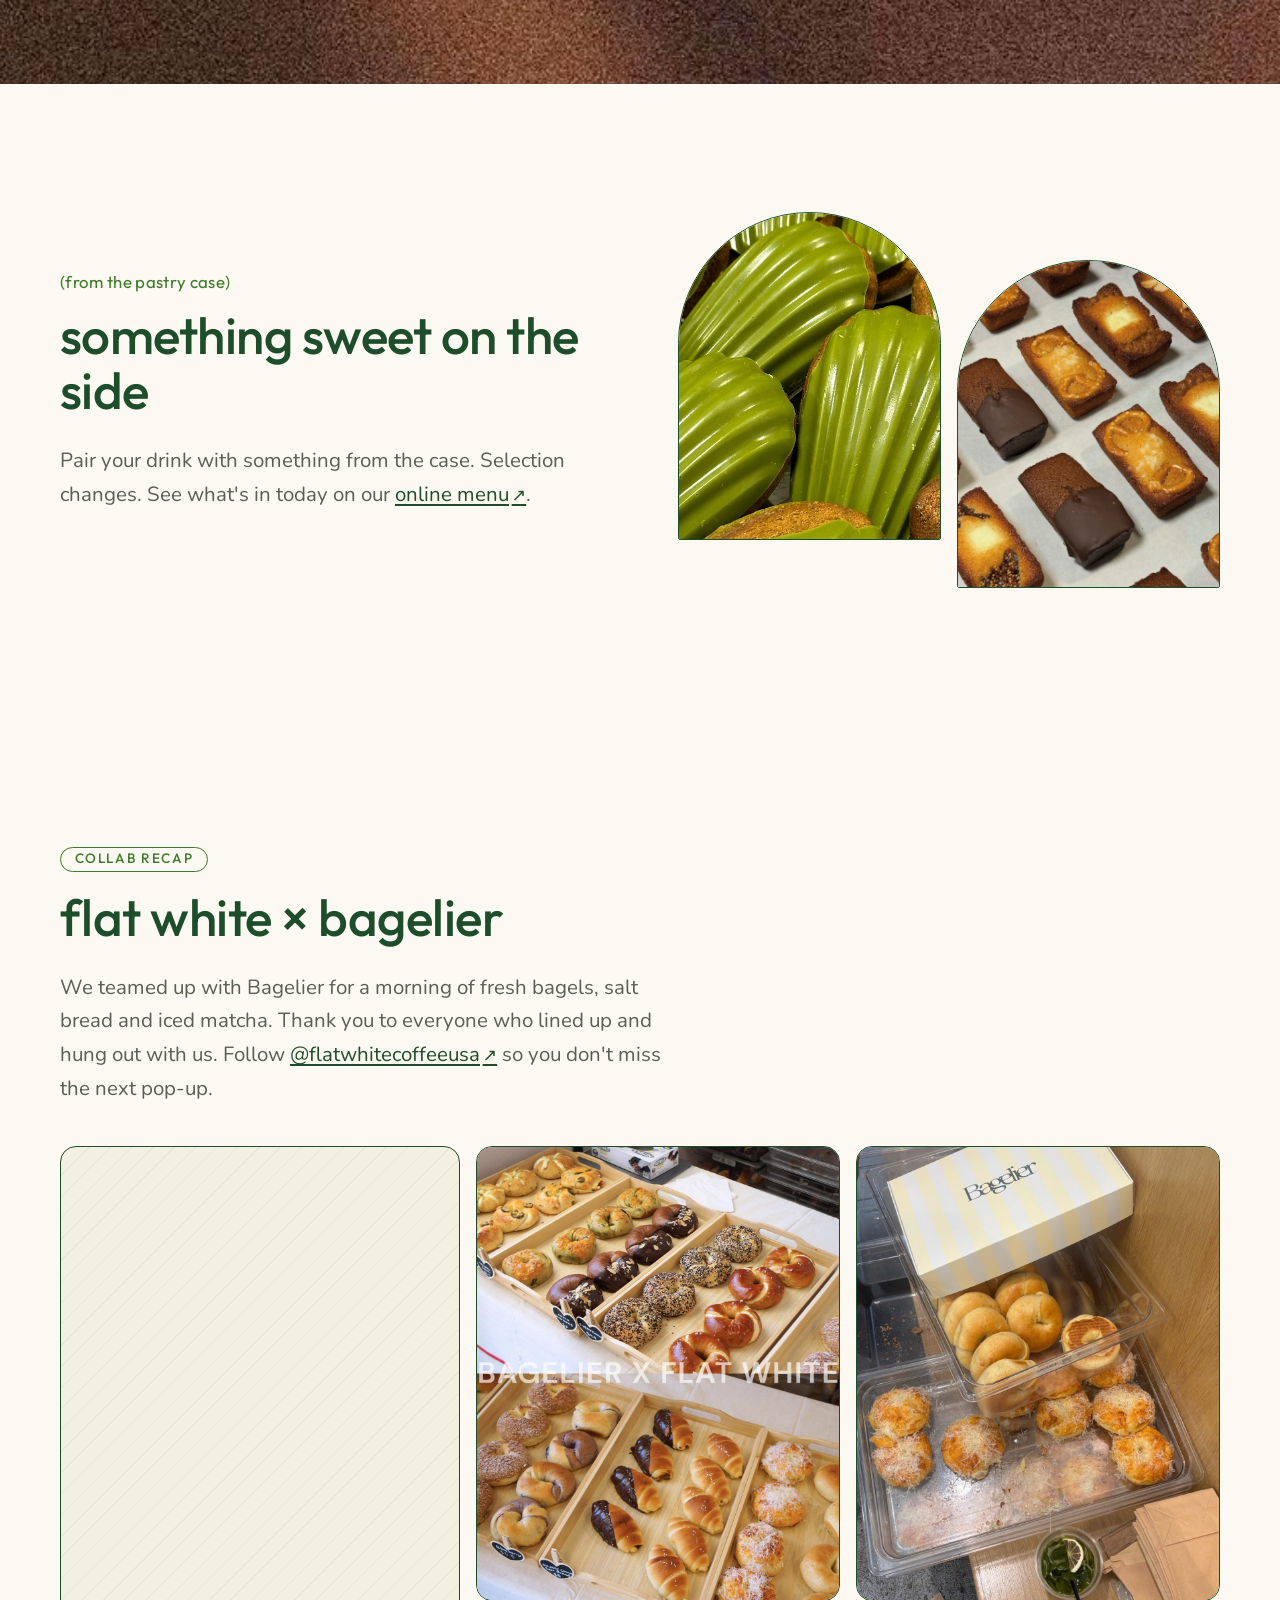
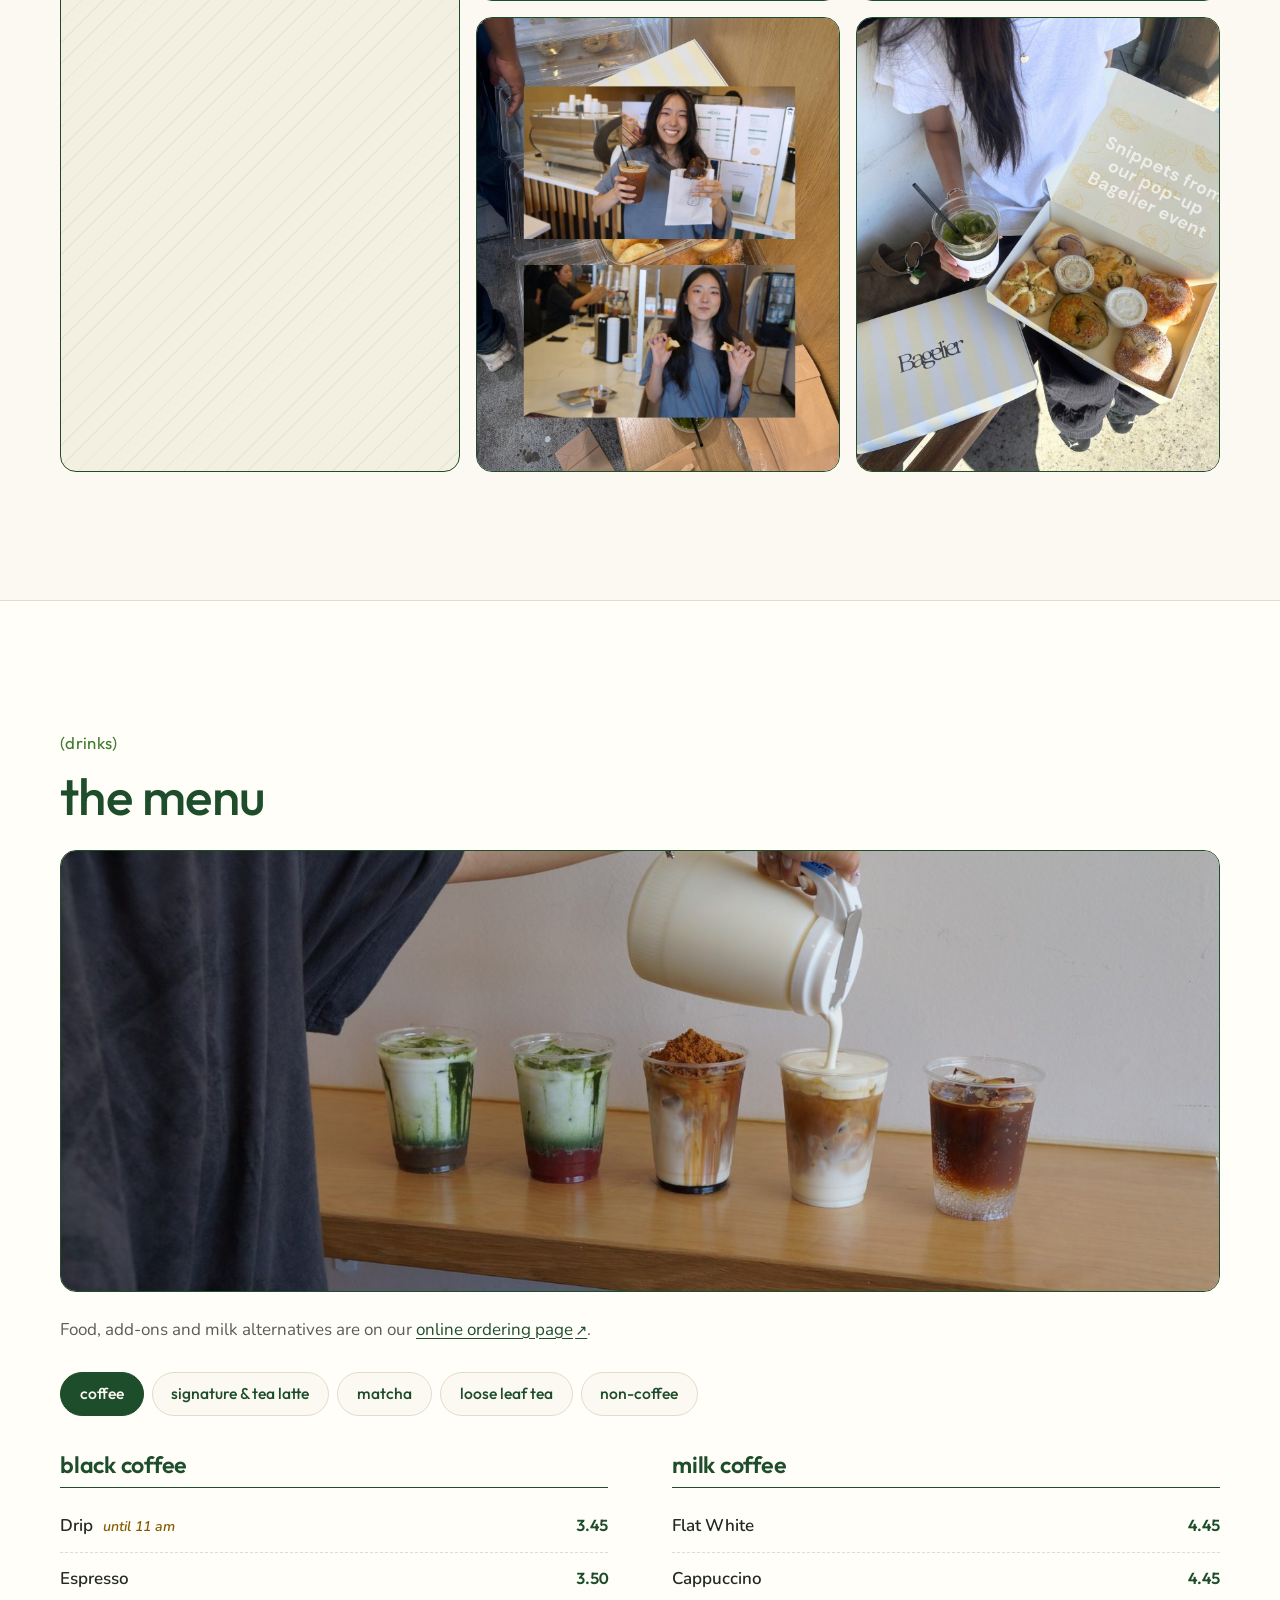
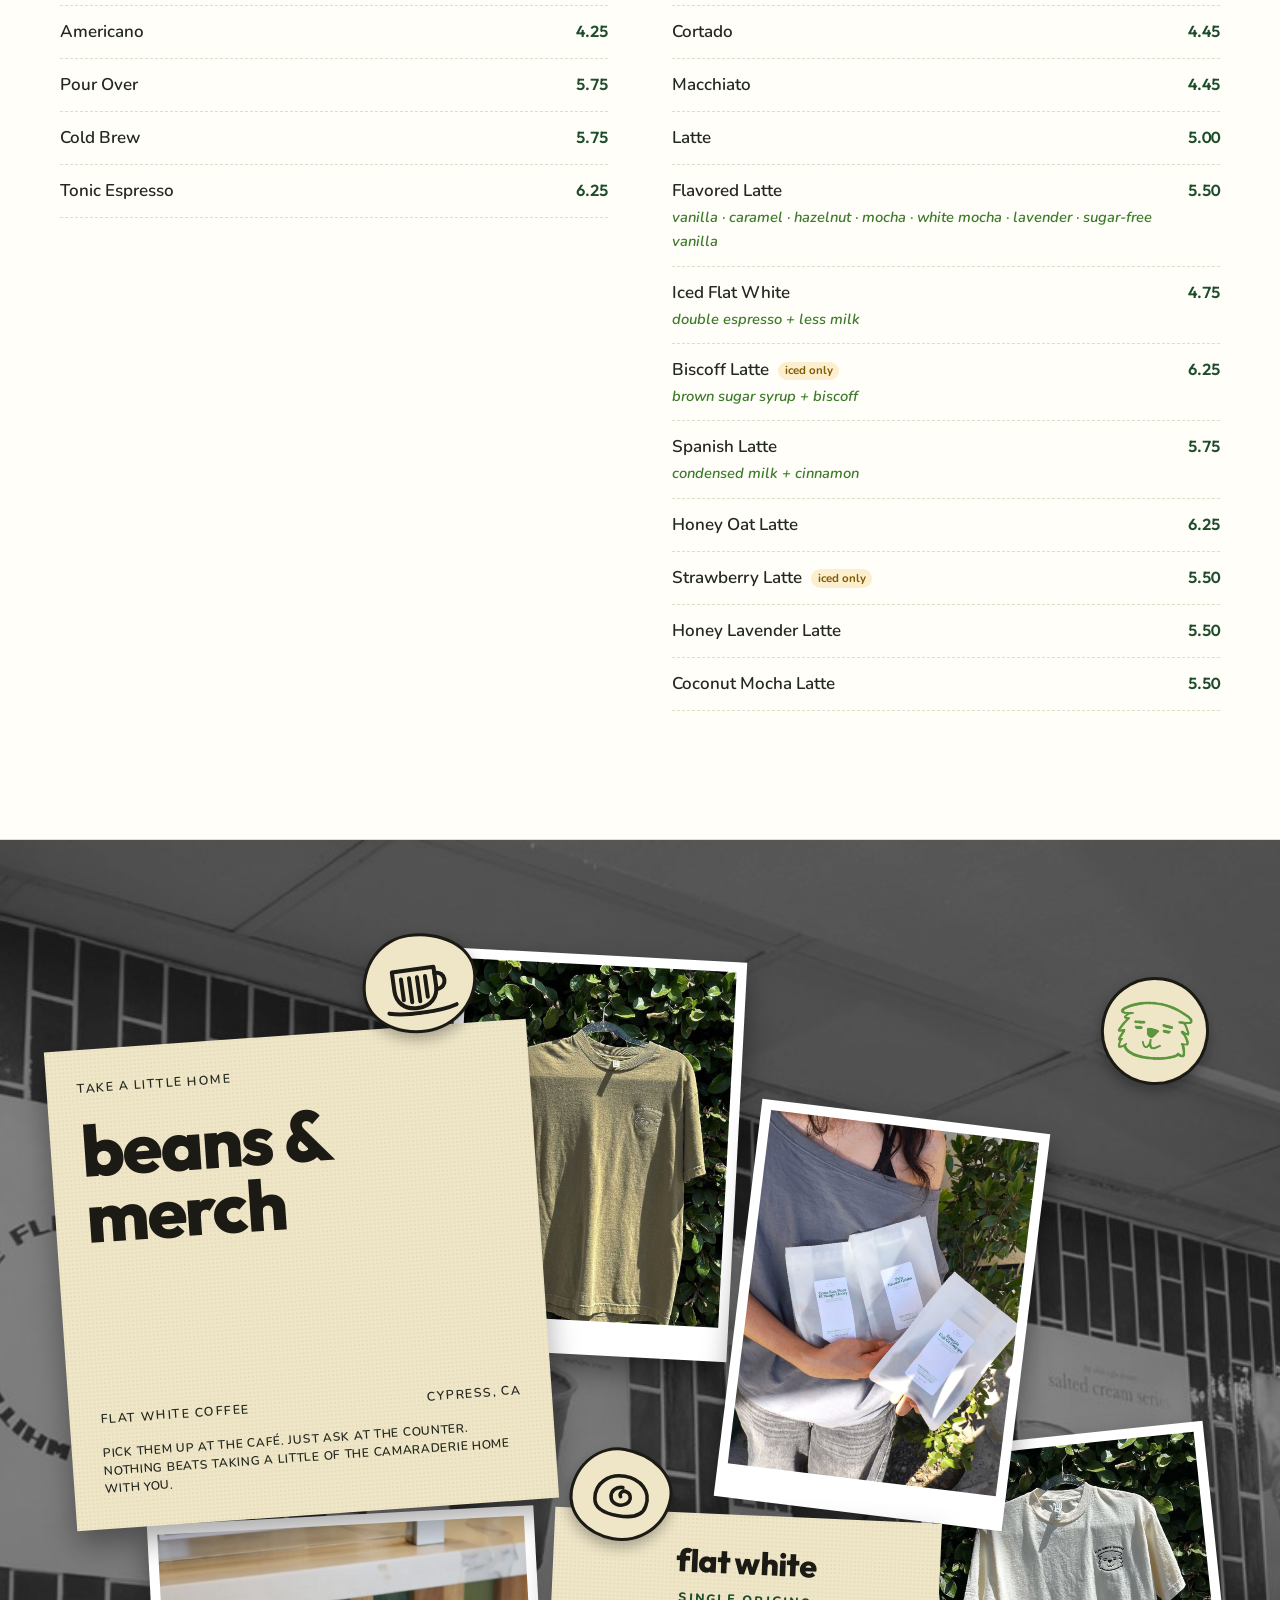
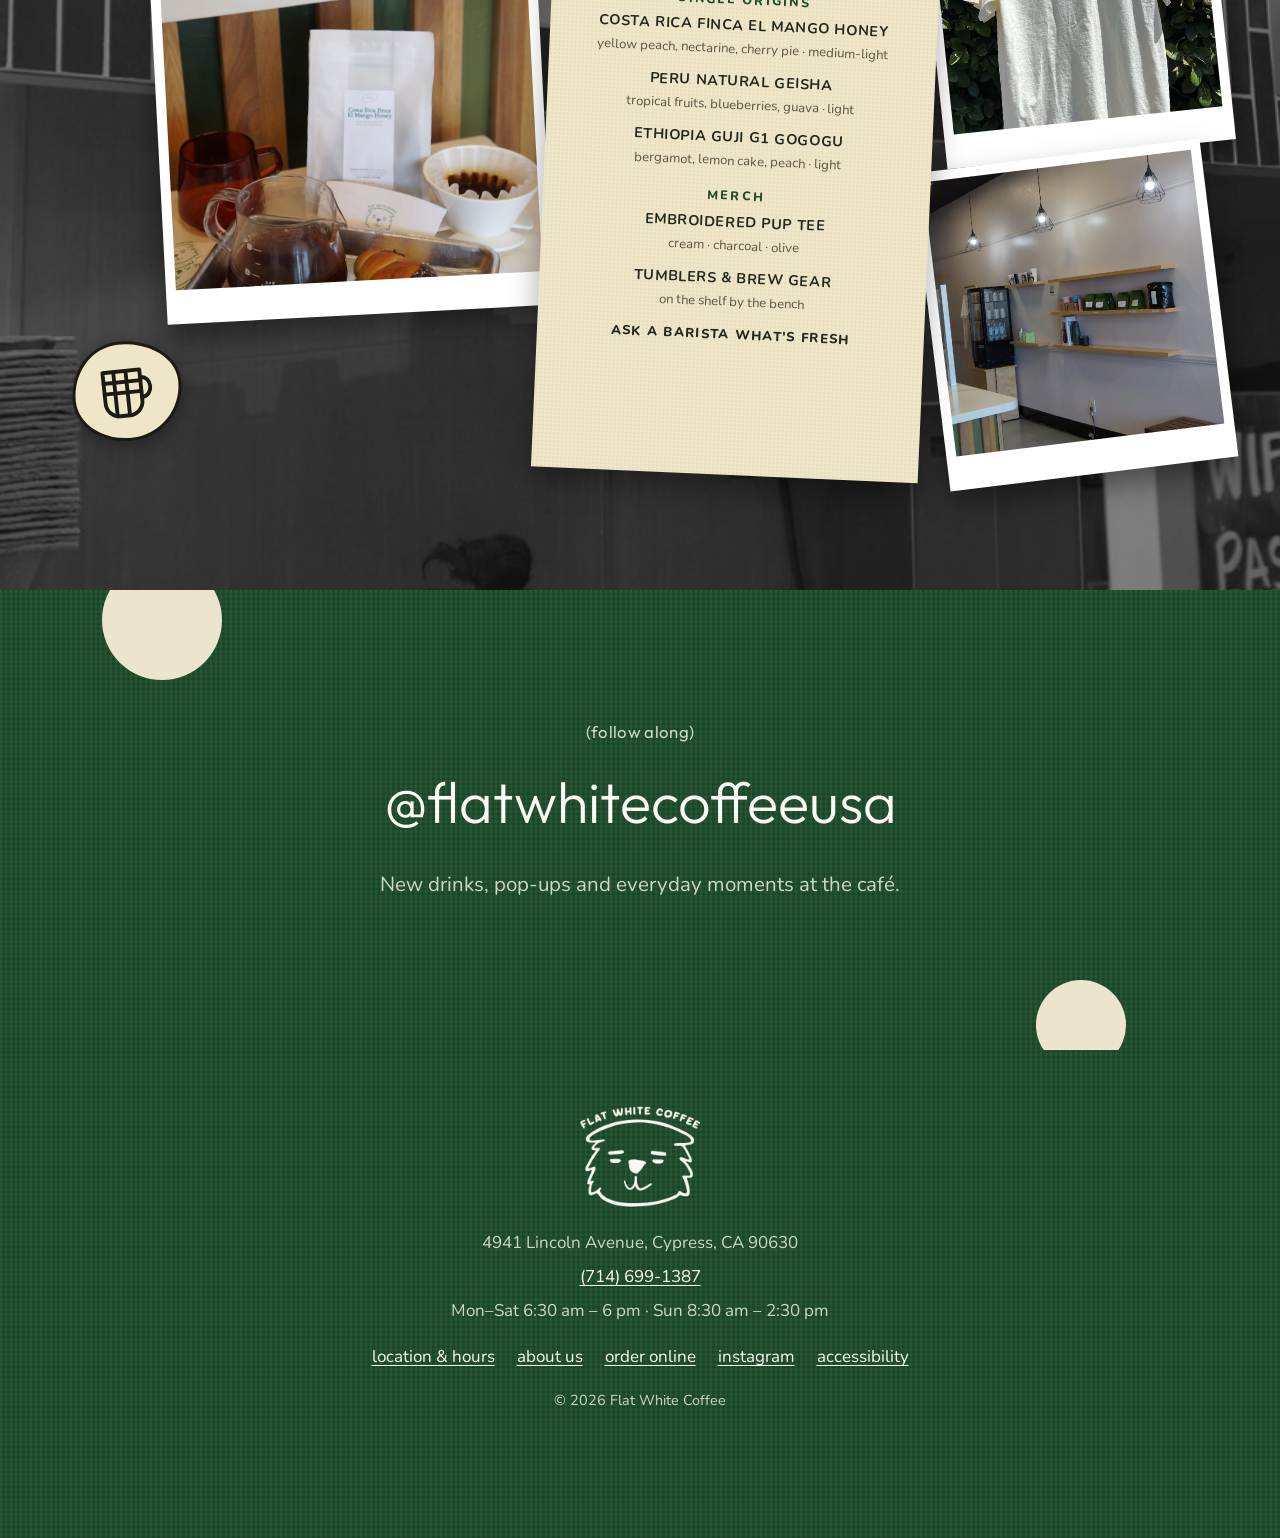
==== commit 3b42172c: "Beans & merch: scrapbook collage with polaroids, paper cards and stickers Co-Authored-By: Claude Opu" ====
--- a/site/index.html
+++ b/site/index.html
@@ -407,57 +407,43 @@
       </div>
     </section>
 
-    <!-- BEANS & MERCH (showcase only) -->
-    <section class="section" aria-labelledby="shop-title">
-      <div class="container">
-        <span class="label">(take a little home)</span>
-        <h2 id="shop-title">beans &amp; merch</h2>
-        <p class="lead">Pick them up at the café. Just ask at the counter.</p>
-        <div class="beans-grid">
-          <div class="frame beans-photo" data-placeholder="bean bags">
-            <img src="assets/photos/beans-trio.jpg" alt="Three bags of Flat White single origin coffee: Costa Rica Finca El Mango Honey, Peru Natural Geisha and Ethiopia Guji G1 Gogogu" loading="lazy">
-          </div>
-          <div>
-            <h3 class="beans-title">single origins on the shelf</h3>
-            <ul class="beans-list">
-              <li>
-                <span class="process">(honey)</span>
-                <strong>Costa Rica Finca El Mango Honey</strong>
-                <span class="notes">yellow peach · nectarine · cherry pie · yellow mango</span>
-                <span class="meta">medium-light roast</span>
-              </li>
-              <li>
-                <span class="process">(natural)</span>
-                <strong>Peru Natural Geisha</strong>
-                <span class="notes">tropical fruits · blueberries · passion fruit · guava</span>
-                <span class="meta">light roast</span>
-              </li>
-              <li>
-                <span class="process">(washed)</span>
-                <strong>Ethiopia Guji G1 Gogogu</strong>
-                <span class="notes">bergamot · lemon cake · cinnamon · peach · fruit cocktail</span>
-                <span class="meta">light roast</span>
-              </li>
-            </ul>
-            <p class="muted small">Selection rotates. Ask a barista what's fresh, or order one as a pour over.</p>
-          </div>
-        </div>
-        <div class="showcase" style="margin-top:56px">
-          <figure>
-            <div class="frame" data-placeholder="merch & brew gear shelf">
-              <img src="assets/photos/cafe-shelves.jpg" alt="Shelves of coffee bean bags, tumblers and merch at the café" loading="lazy" style="object-position:70% 52%">
-            </div>
-            <figcaption><strong>merch &amp; brew gear</strong><span class="muted">Tumblers, drippers and more on the shelf by the bench.</span></figcaption>
-          </figure>
-          <figure>
-            <div class="tee-row">
-              <div class="frame"><img src="assets/photos/tee-cream.jpg" alt="Cream Flat White Coffee tee with the embroidered dog logo" loading="lazy"></div>
-              <div class="frame"><img src="assets/photos/tee-charcoal.jpg" alt="Charcoal Flat White Coffee tee with the embroidered dog logo" loading="lazy"></div>
-              <div class="frame"><img src="assets/photos/tee-olive.jpg" alt="Olive Flat White Coffee tee with the embroidered dog logo" loading="lazy"></div>
-            </div>
-            <figcaption><strong>flat white tees</strong><span class="muted">Embroidered pup, in cream, charcoal and olive.</span></figcaption>
-          </figure>
-        </div>
+    <!-- BEANS & MERCH (collage) -->
+    <section class="shop-collage" aria-labelledby="shop-title">
+      <div class="shop-bg" aria-hidden="true"></div>
+      <div class="container collage-board">
+        <div class="paper paper-poster">
+          <span class="paper-small">take a little home</span>
+          <h2 id="shop-title">beans &amp; merch</h2>
+          <div class="paper-meta"><span>flat white coffee</span><span>cypress, ca</span></div>
+          <p class="paper-fine">Pick them up at the café. Just ask at the counter. Nothing beats taking a little of the camaraderie home with you.</p>
+        </div>
+
+        <figure class="polaroid pol-tee"><img src="assets/photos/tee-olive.jpg" alt="Olive Flat White Coffee tee with the embroidered dog logo" loading="lazy" style="object-position:50% 40%"></figure>
+        <figure class="polaroid pol-beans"><img src="assets/photos/beans-trio.jpg" alt="Three bags of Flat White single origin coffee" loading="lazy"></figure>
+        <figure class="polaroid pol-pour"><img src="assets/photos/pour-over-costa-rica.jpg" alt="A pour over and chocolate salt bread in front of a bag of Costa Rica Finca El Mango Honey beans" loading="lazy" style="object-position:50% 65%"></figure>
+        <figure class="polaroid pol-tees"><img src="assets/photos/tee-cream.jpg" alt="Cream Flat White Coffee tee with the embroidered dog logo" loading="lazy" style="object-position:50% 40%"></figure>
+        <figure class="polaroid pol-shelf"><img src="assets/photos/cafe-shelves.jpg" alt="Shelves of coffee bean bags, tumblers and merch at the café" loading="lazy" style="object-position:70% 50%"></figure>
+
+        <div class="paper paper-menu">
+          <h3>flat white</h3>
+          <p class="pm-head">single origins</p>
+          <ul>
+            <li><strong>Costa Rica Finca El Mango Honey</strong><span>yellow peach, nectarine, cherry pie · medium-light</span></li>
+            <li><strong>Peru Natural Geisha</strong><span>tropical fruits, blueberries, guava · light</span></li>
+            <li><strong>Ethiopia Guji G1 Gogogu</strong><span>bergamot, lemon cake, peach · light</span></li>
+          </ul>
+          <p class="pm-head">merch</p>
+          <ul>
+            <li><strong>Embroidered pup tee</strong><span>cream · charcoal · olive</span></li>
+            <li><strong>Tumblers &amp; brew gear</strong><span>on the shelf by the bench</span></li>
+          </ul>
+          <p class="pm-foot">ask a barista what's fresh</p>
+        </div>
+
+        <span class="sticker st-1" aria-hidden="true"><svg viewBox="0 0 100 80" aria-hidden="true"><path d="M18 22h52v24c0 14-10 24-26 24S18 60 18 46z"/><path d="M70 30c14-2 16 20 0 20"/><path d="M28 32v26M38 32v30M48 32v30M58 32v26"/><path d="M8 72c20 6 64 6 84 0"/></svg></span>
+        <span class="sticker st-2" aria-hidden="true"><svg viewBox="0 0 100 80" aria-hidden="true"><path d="M14 52c-4-22 14-38 36-38s40 14 36 36c-2 14-16 20-36 20S16 66 14 52z"/><path d="M50 30c-10 0-16 8-14 16 2 9 14 12 22 6 7-5 6-15-2-17-6-2-10 4-7 8"/></svg></span>
+        <span class="sticker st-3" aria-hidden="true"><img src="assets/brand/dog-green.png" alt=""></span>
+        <span class="sticker st-4" aria-hidden="true"><svg viewBox="0 0 100 80" aria-hidden="true"><path d="M20 14h48v40c0 10-8 18-18 18H38c-10 0-18-8-18-18z"/><path d="M68 24c16 0 16 26 0 26"/><path d="M20 28h48M20 42h48M34 14v58M50 14v58"/></svg></span>
       </div>
     </section>
 
--- a/site/styles.css
+++ b/site/styles.css
@@ -481,3 +481,55 @@
   html { scroll-behavior: auto; }
   *, *::before, *::after { animation: none !important; transition: none !important; }
 }
+
+/* ---------- beans & merch: scrapbook collage ---------- */
+.shop-collage { position: relative; overflow: hidden; padding: clamp(64px, 9vw, 120px) 0; background: #3b3b38; }
+.shop-bg { position: absolute; inset: 0; background: url("assets/photos/poster-wall.jpg") center / cover no-repeat; filter: grayscale(1) contrast(.9) brightness(.8); }
+.shop-bg::after { content: ""; position: absolute; inset: 0; background: rgba(30, 28, 24, .25); }
+.collage-board {
+  position: relative; display: grid; grid-template-columns: repeat(12, 1fr);
+  grid-auto-rows: clamp(48px, 6.4vw, 80px); gap: 0;
+}
+.paper {
+  position: relative; z-index: 2; background: #efe6c8; color: #24291f;
+  padding: clamp(18px, 2.4vw, 32px); box-shadow: 0 14px 30px rgba(0, 0, 0, .35);
+  background-image: radial-gradient(rgba(120, 100, 60, .07) 1px, transparent 1px); background-size: 4px 4px;
+}
+.paper-poster { grid-column: 1 / 6; grid-row: 2 / 8; transform: rotate(-4deg); display: flex; flex-direction: column; }
+.paper-poster h2 { font: 800 clamp(2.6rem, 5.6vw, 4.6rem)/.92 var(--font-display); color: #1c1a14; letter-spacing: -.03em; margin: .3em 0 .4em; }
+.paper-small, .paper-meta { font: 600 .78rem/1.3 var(--font-body); text-transform: uppercase; letter-spacing: .12em; }
+.paper-meta { display: flex; justify-content: space-between; margin-top: auto; padding-top: 14px; }
+.paper-fine { font: 600 .76rem/1.45 var(--font-body); text-transform: uppercase; letter-spacing: .06em; margin: 18px 0 0; }
+.paper-menu { grid-column: 6 / 10; grid-row: 8 / 15; transform: rotate(2.5deg); text-align: center; z-index: 3; }
+.paper-menu h3 { font: 800 2rem/1 var(--font-display); color: #1c1a14; letter-spacing: -.02em; margin-bottom: 14px; }
+.paper-menu ul { list-style: none; padding: 0; margin: 0 0 6px; }
+.paper-menu li { margin: 0 0 10px; }
+.paper-menu li strong { display: block; font: 700 .9rem/1.25 var(--font-body); text-transform: uppercase; letter-spacing: .04em; }
+.paper-menu li span { font-size: .82rem; color: #5a5442; }
+.pm-head { font: 800 .78rem/1 var(--font-body); text-transform: uppercase; letter-spacing: .18em; color: var(--forest); margin: 16px 0 10px; }
+.pm-foot { font: 800 .82rem/1 var(--font-body); text-transform: uppercase; letter-spacing: .1em; margin: 14px 0 0; }
+.polaroid { position: relative; z-index: 1; margin: 0; background: #fff; padding: 10px 10px 34px; box-shadow: 0 14px 28px rgba(0, 0, 0, .4); }
+.polaroid img { width: 100%; height: 100%; object-fit: cover; display: block; }
+.pol-tee   { grid-column: 5 / 8;  grid-row: 1 / 6;  transform: rotate(3deg); z-index: 1; }
+.pol-beans { grid-column: 8 / 11; grid-row: 3 / 8;  transform: rotate(7deg); z-index: 3; }
+.pol-pour  { grid-column: 2 / 6;  grid-row: 8 / 13; transform: rotate(-3deg); }
+.pol-tees  { grid-column: 10 / 13; grid-row: 7 / 11; transform: rotate(-6deg); z-index: 1; }
+.pol-shelf { grid-column: 10 / 13; grid-row: 11 / 15; transform: rotate(-7deg); z-index: 1; }
+.sticker { position: absolute; z-index: 4; display: grid; place-items: center; background: #efe6c8; border: 3px solid #1c1a14; border-radius: 46% 54% 50% 50% / 55% 45% 55% 45%; box-shadow: 0 6px 14px rgba(0, 0, 0, .3); }
+.sticker svg { width: 74%; height: auto; fill: none; stroke: #1c1a14; stroke-width: 5; stroke-linecap: round; stroke-linejoin: round; }
+.sticker img { width: 72%; height: auto; }
+.st-1 { width: clamp(70px, 9vw, 120px); aspect-ratio: 1.15; left: 26%; top: -2%; transform: rotate(-8deg); }
+.st-2 { width: clamp(64px, 8vw, 104px); aspect-ratio: 1.1; left: 44%; top: 44%; transform: rotate(10deg); }
+.st-3 { width: clamp(70px, 8.4vw, 110px); aspect-ratio: 1; right: 1%; top: 2%; transform: rotate(8deg); border-radius: 50%; }
+.st-4 { width: clamp(70px, 8.6vw, 112px); aspect-ratio: 1.1; left: 1%; bottom: 3%; transform: rotate(-6deg); }
+@media (max-width: 760px) {
+  .collage-board { grid-template-columns: repeat(6, 1fr); grid-auto-rows: 64px; }
+  .paper-poster { grid-column: 1 / 6; grid-row: 1 / 6; }
+  .pol-tee   { grid-column: 4 / 7; grid-row: 5 / 9; }
+  .pol-beans { grid-column: 1 / 4; grid-row: 6 / 10; }
+  .pol-pour  { grid-column: 3 / 7; grid-row: 9 / 13; }
+  .paper-menu { grid-column: 1 / 7; grid-row: 13 / 20; transform: rotate(1.5deg); }
+  .pol-tees  { grid-column: 1 / 4; grid-row: 20 / 24; }
+  .pol-shelf { grid-column: 3 / 6; grid-row: 21 / 25; }
+  .st-1 { left: auto; right: 2%; top: 1%; } .st-2 { left: 2%; top: 36%; } .st-3 { right: 4%; top: auto; bottom: 46%; } .st-4 { left: auto; right: 4%; bottom: 1%; }
+}
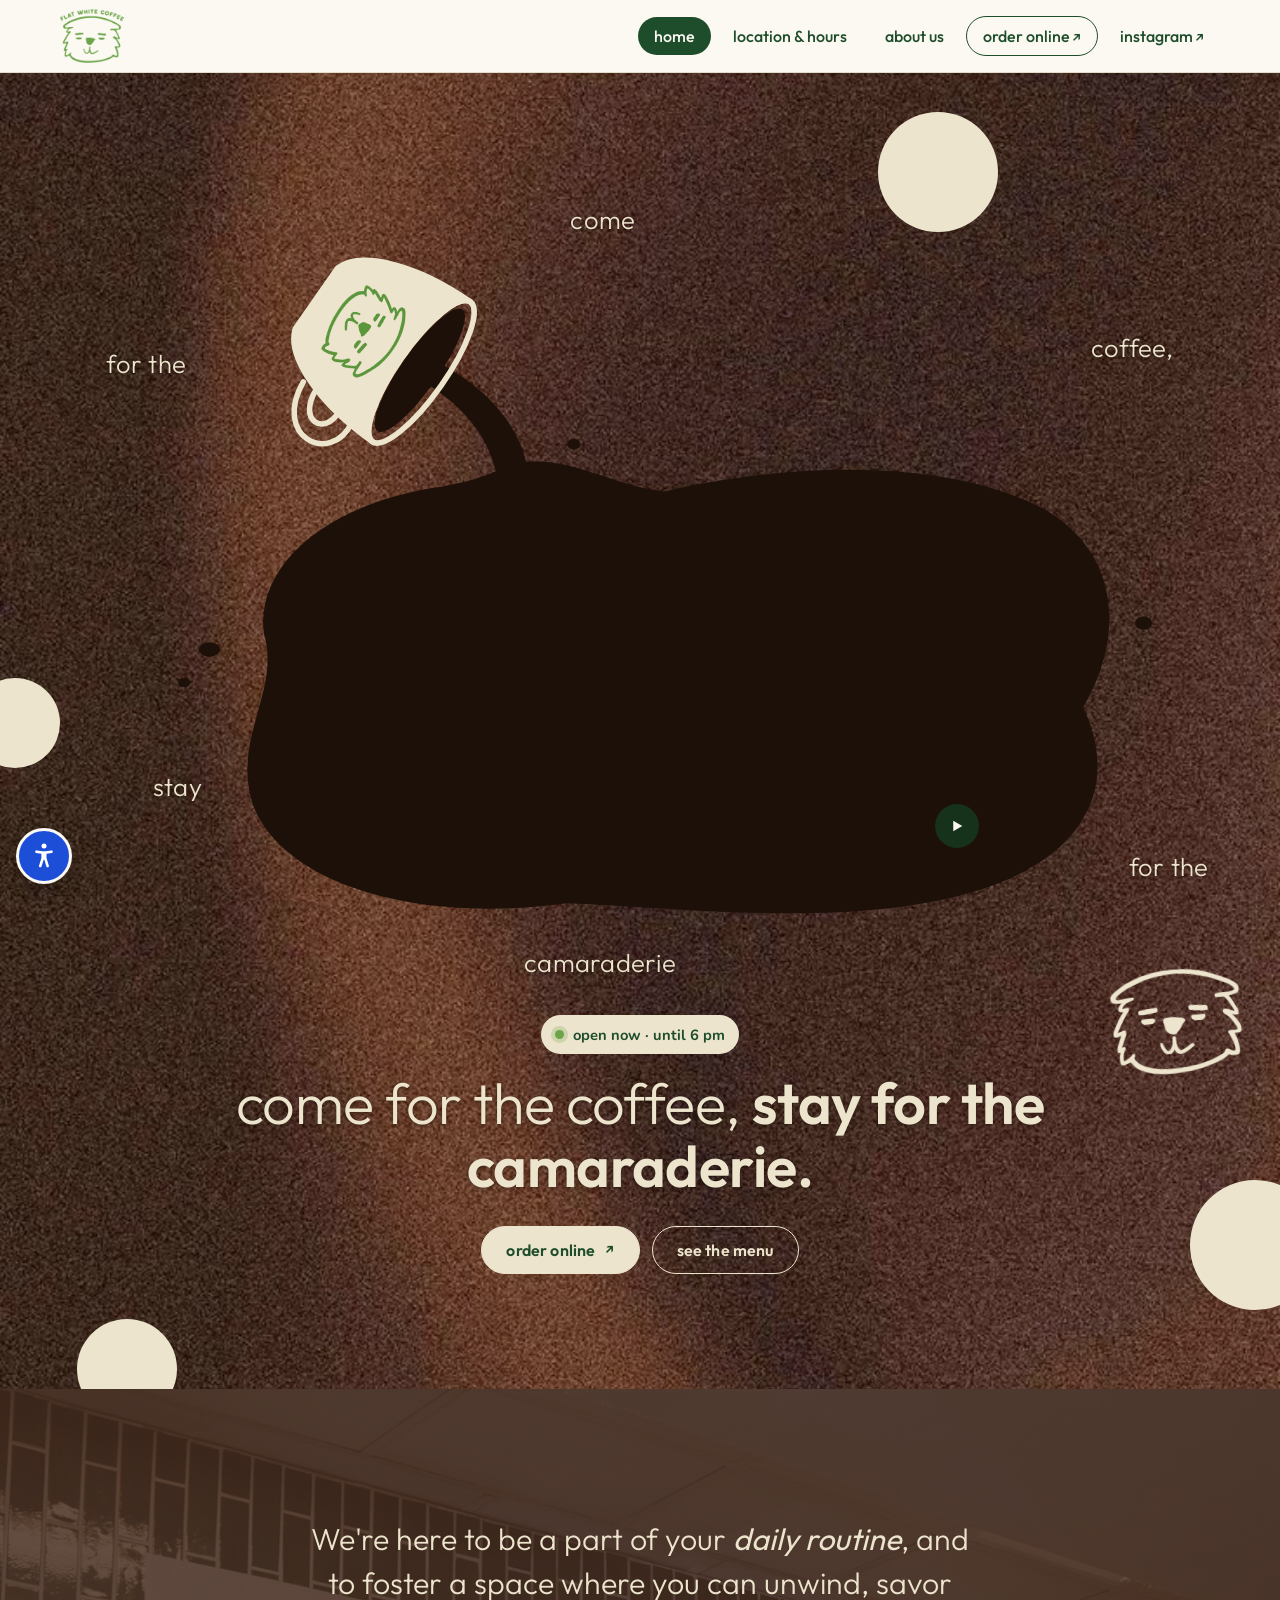
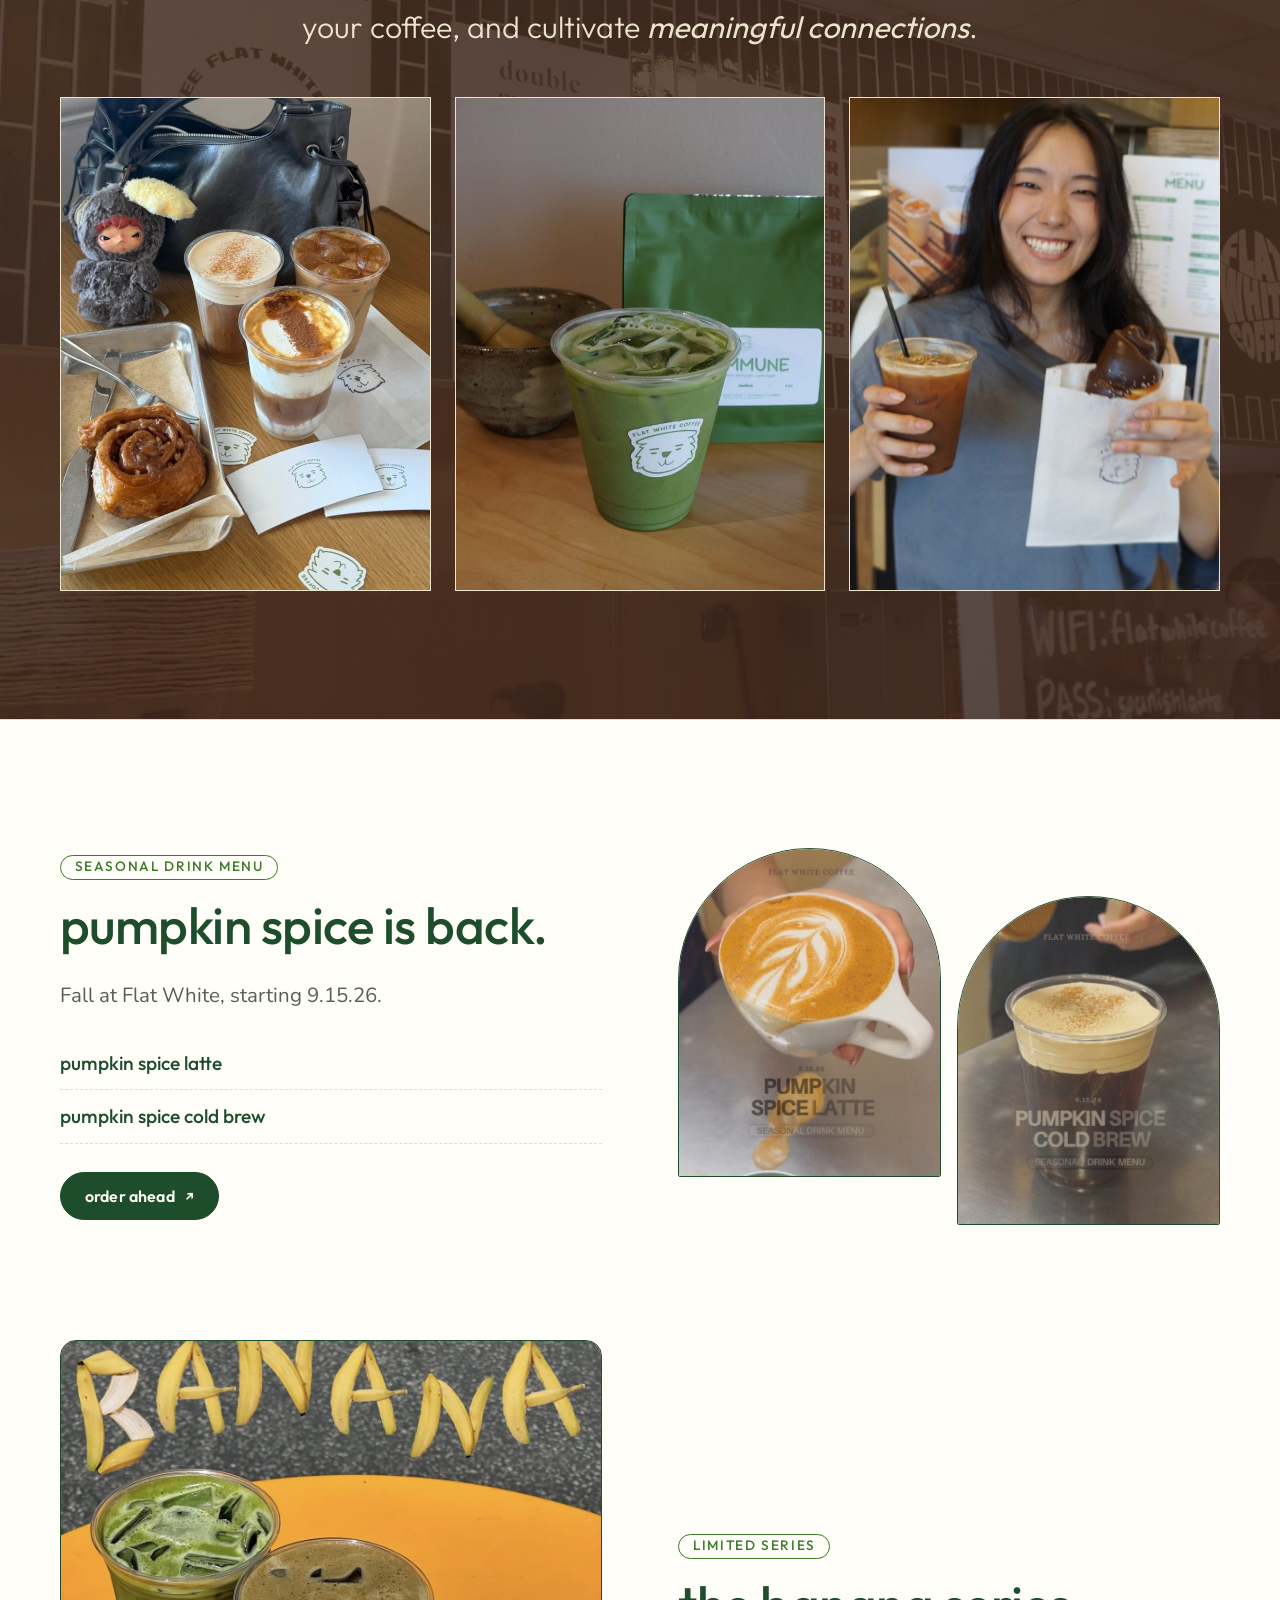
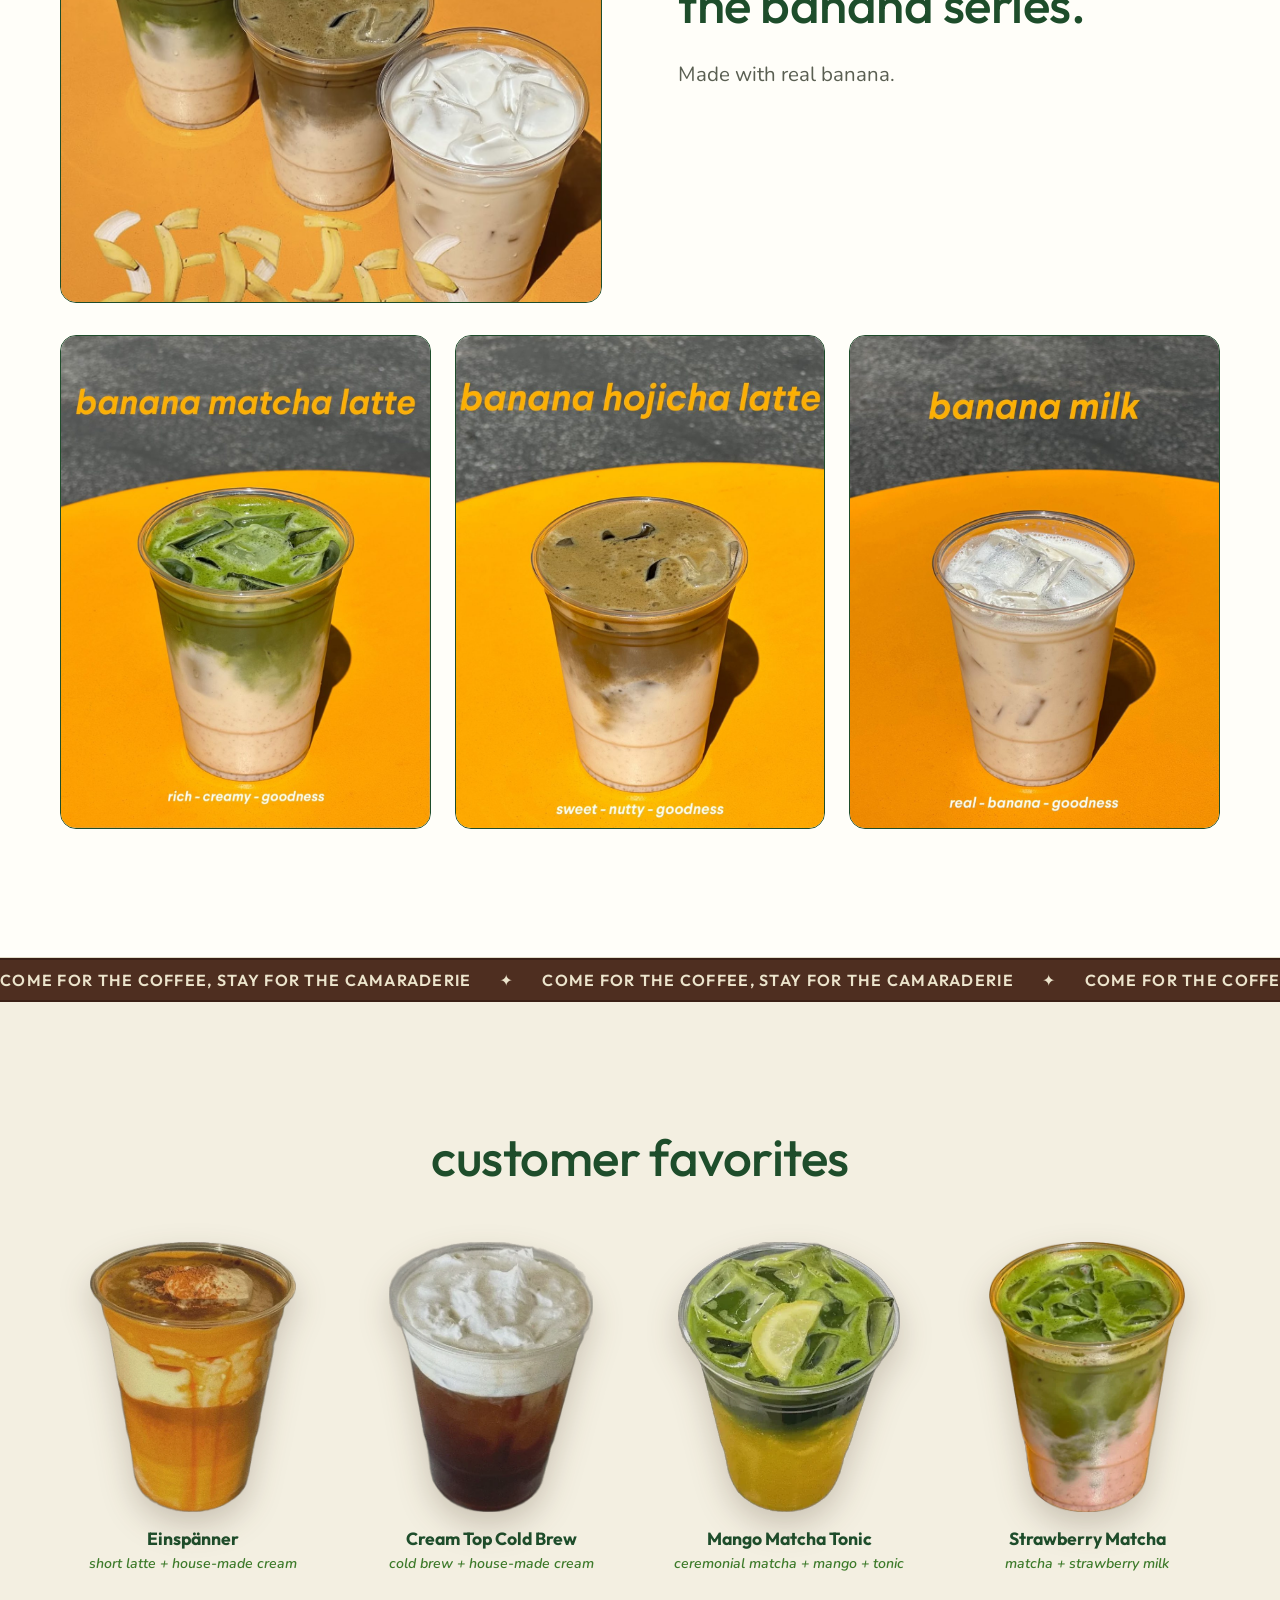
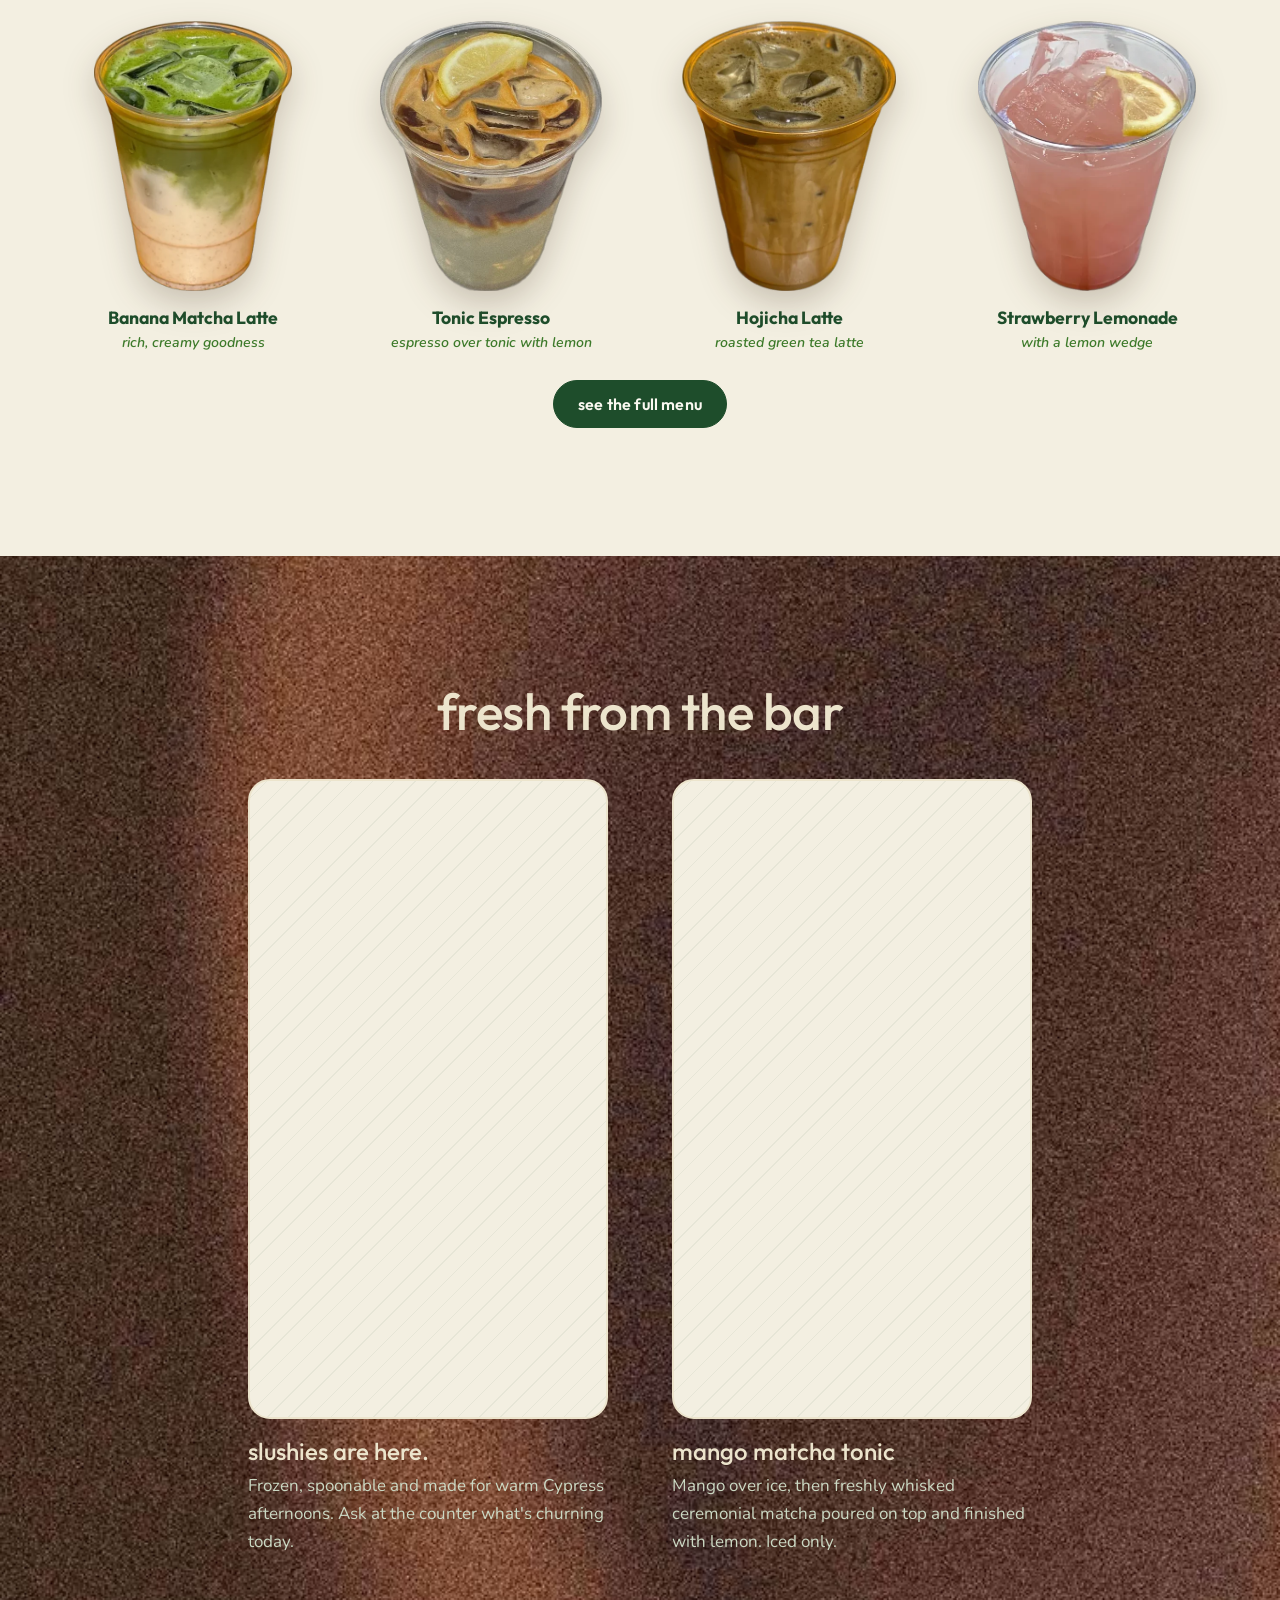
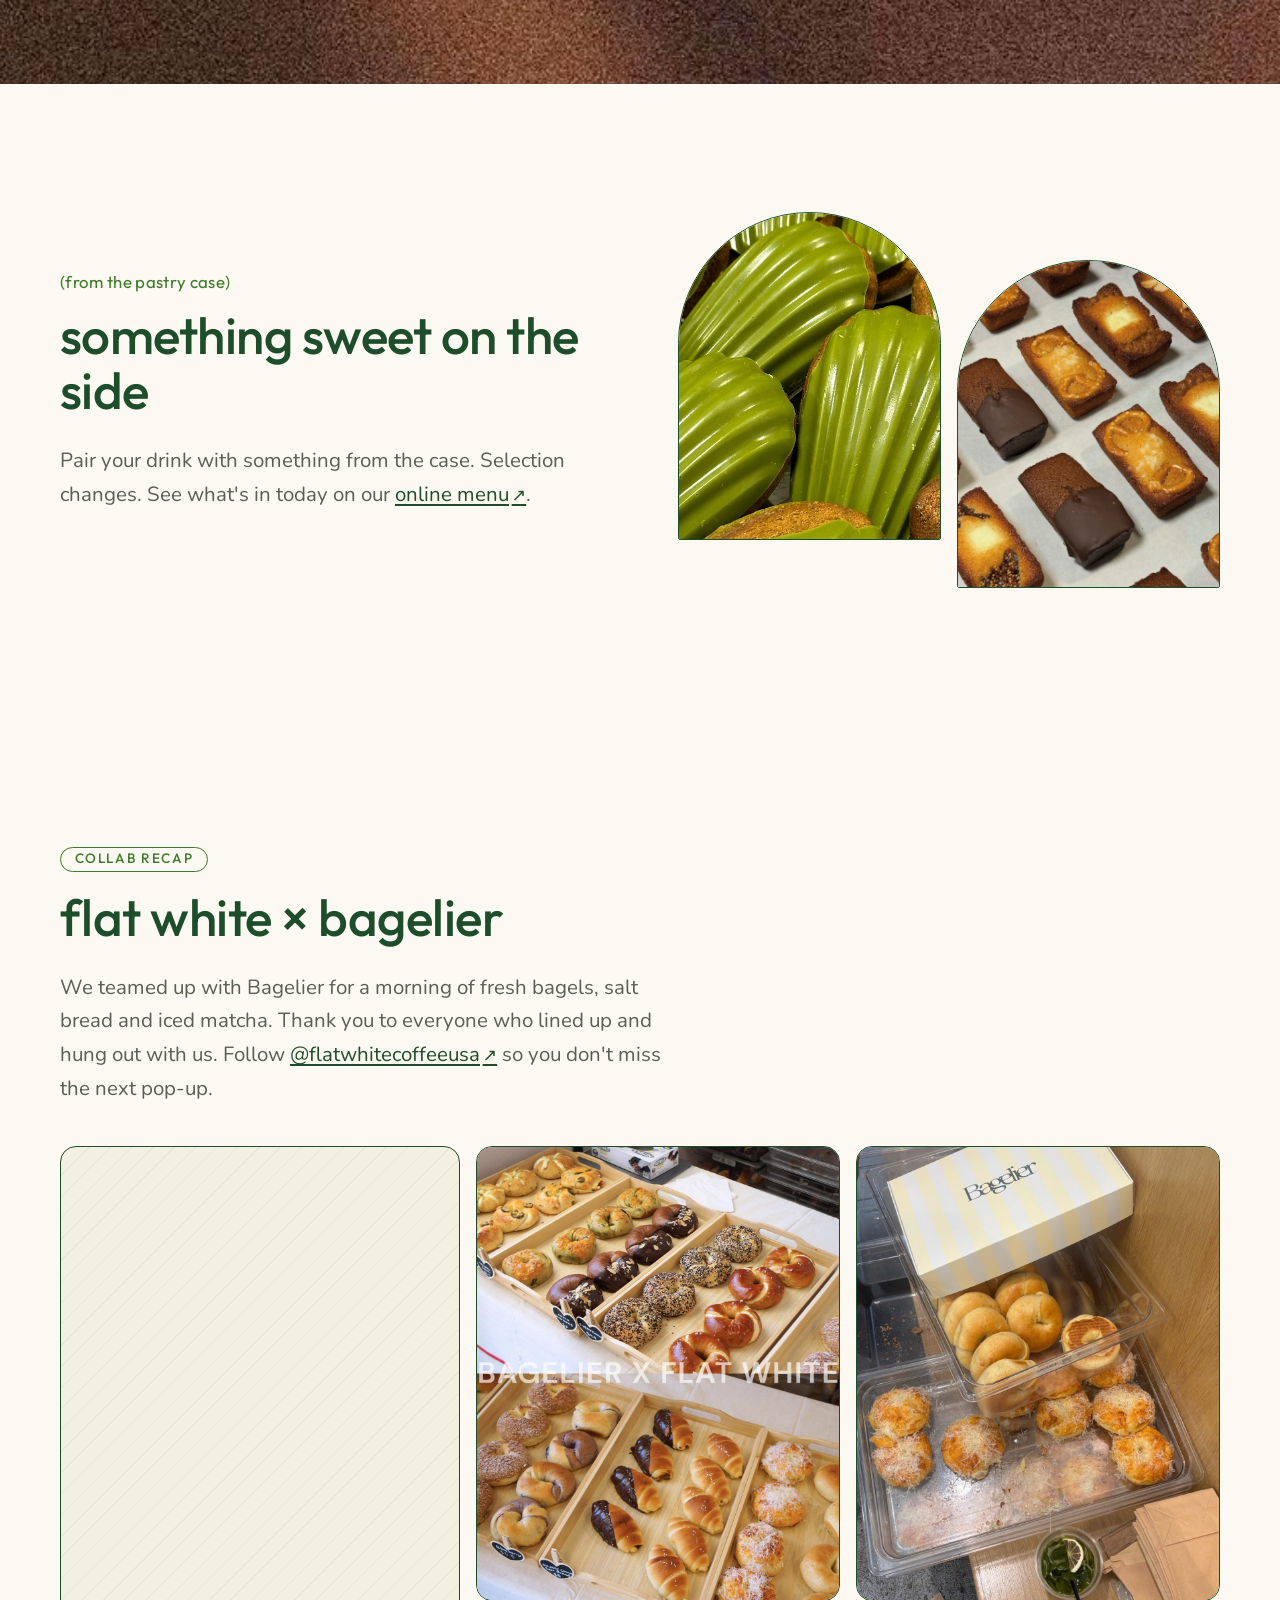
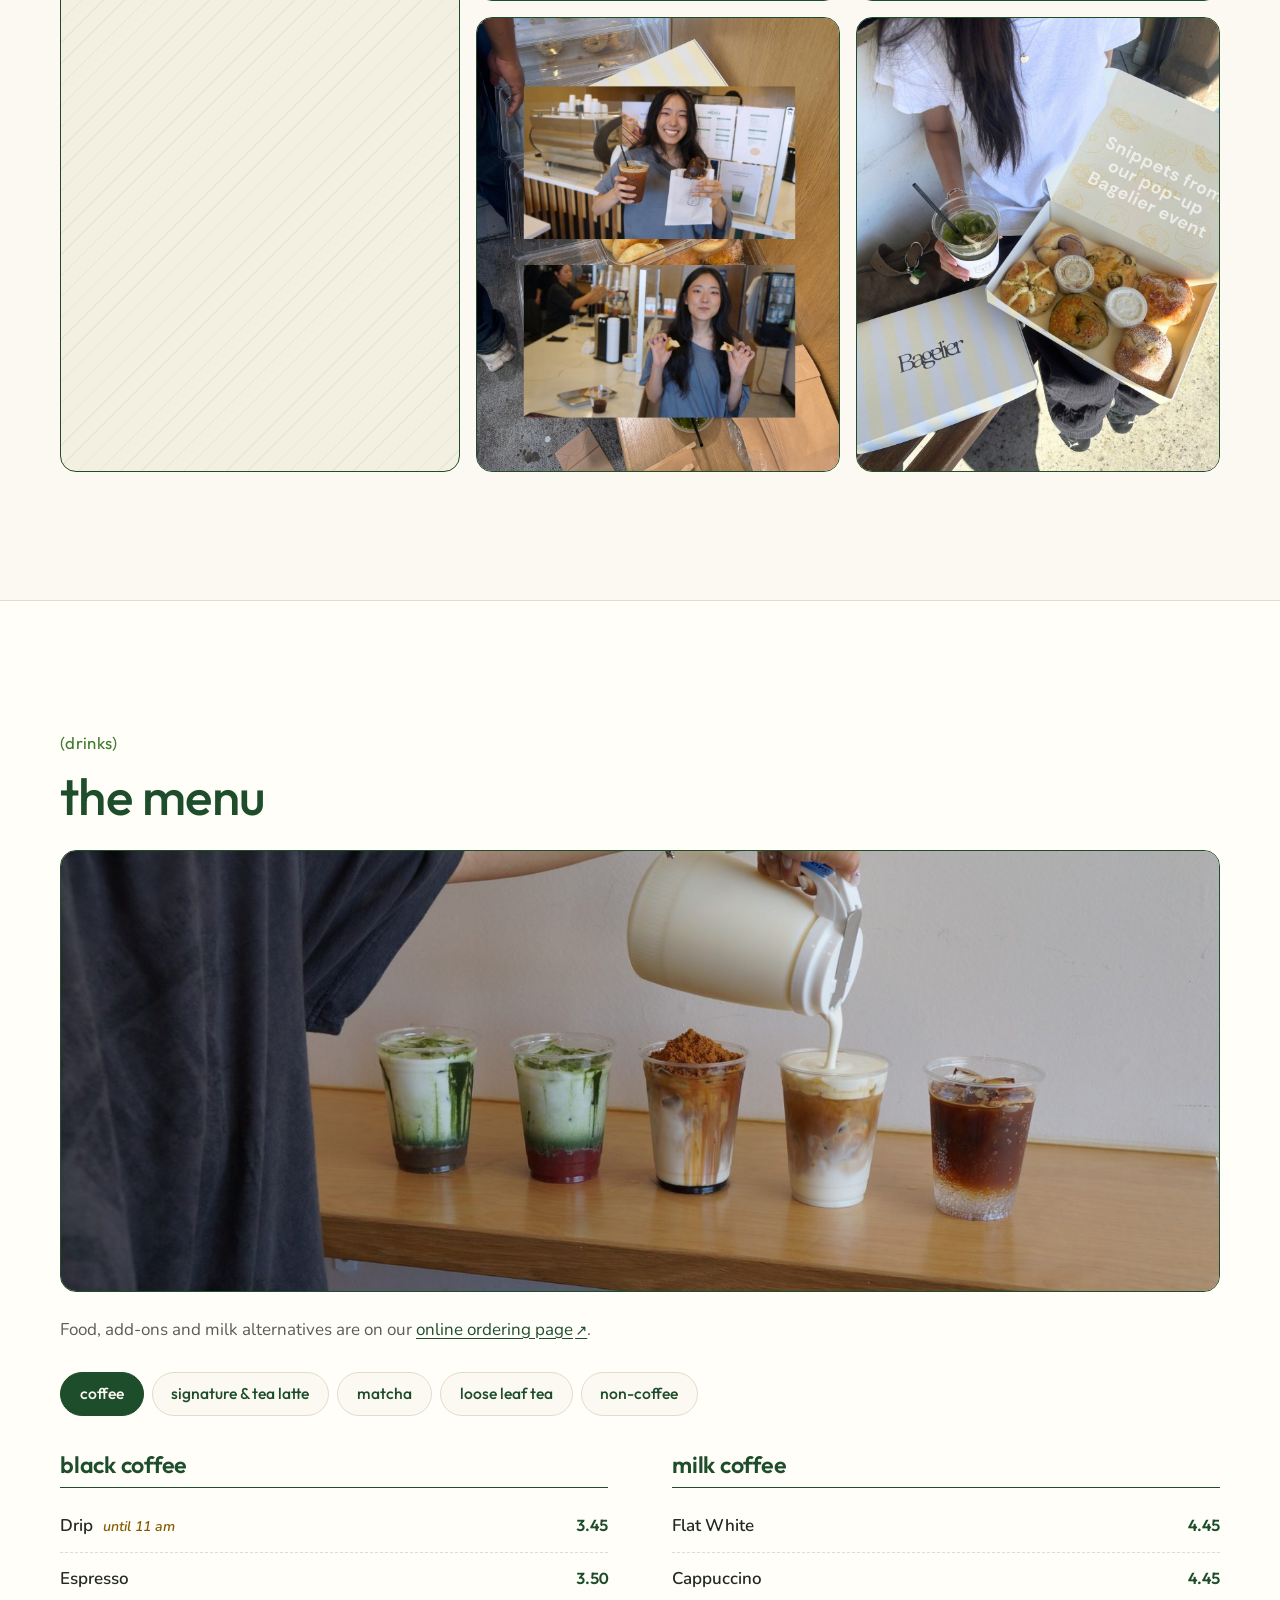
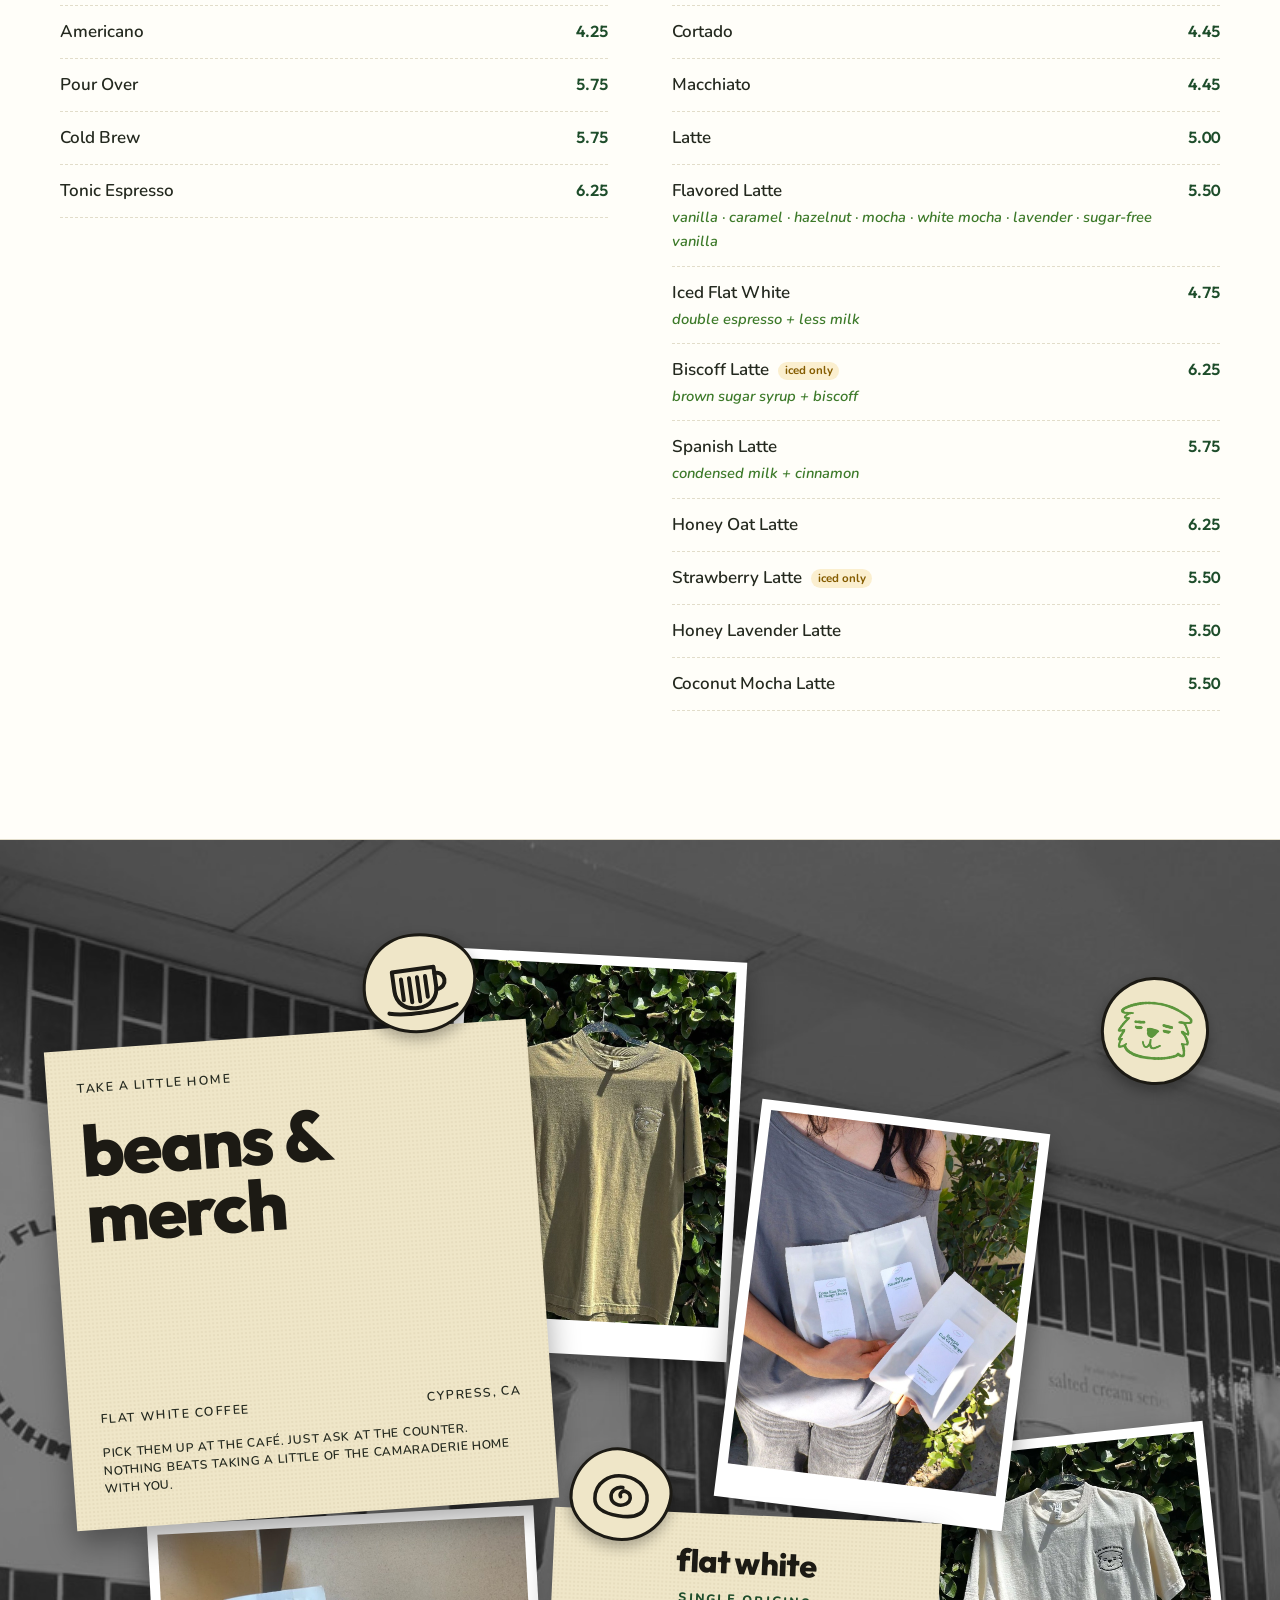
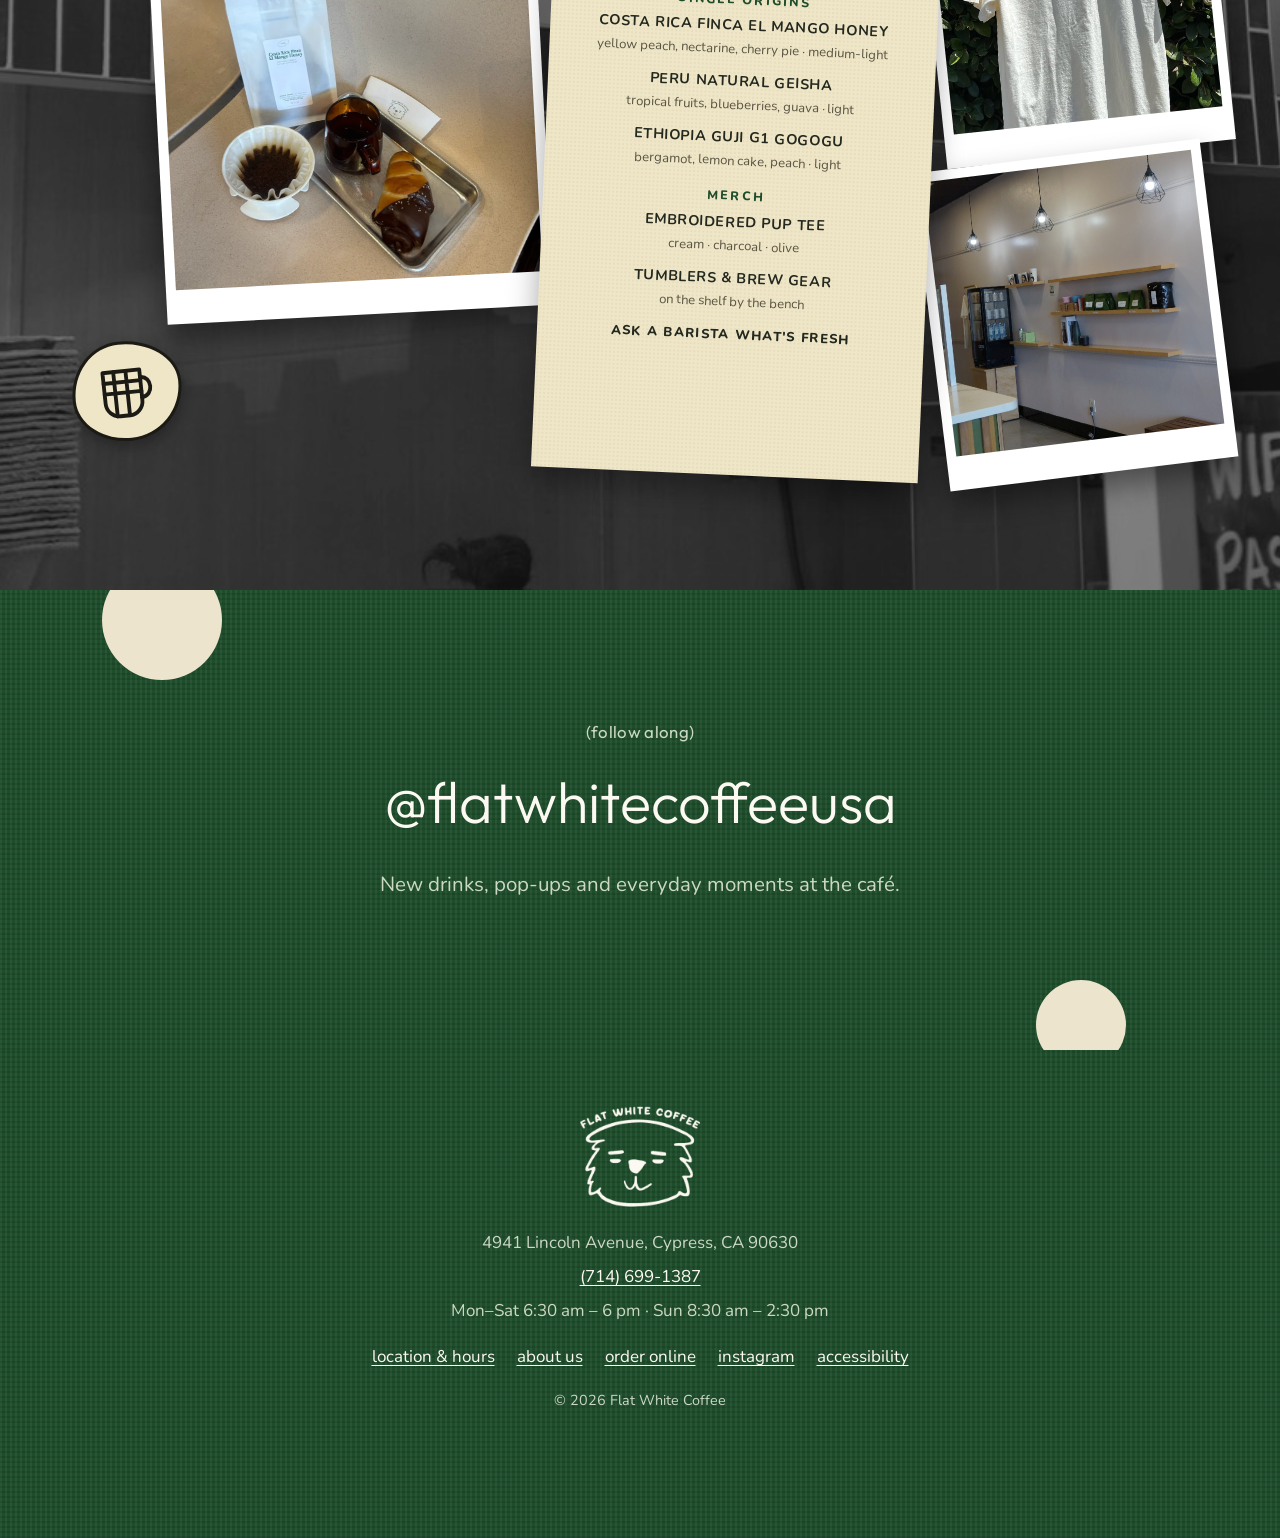
==== commit 300663bf: "Beans & merch: overhead pour-over photo in the bottom-left polaroid Co-Authored-By: Claude Opus 5.5 " ====
--- a/site/index.html
+++ b/site/index.html
@@ -420,7 +420,7 @@
 
         <figure class="polaroid pol-tee"><img src="assets/photos/tee-olive.jpg" alt="Olive Flat White Coffee tee with the embroidered dog logo" loading="lazy" style="object-position:50% 40%"></figure>
         <figure class="polaroid pol-beans"><img src="assets/photos/beans-trio.jpg" alt="Three bags of Flat White single origin coffee" loading="lazy"></figure>
-        <figure class="polaroid pol-pour"><img src="assets/photos/pour-over-costa-rica.jpg" alt="A pour over and chocolate salt bread in front of a bag of Costa Rica Finca El Mango Honey beans" loading="lazy" style="object-position:50% 65%"></figure>
+        <figure class="polaroid pol-pour"><img src="assets/photos/pour-over-overhead.jpg" alt="Overhead view of a pour over, a chocolate salt bread on a tray and a bag of Costa Rica Finca El Mango Honey beans" loading="lazy" style="object-position:50% 55%"></figure>
         <figure class="polaroid pol-tees"><img src="assets/photos/tee-cream.jpg" alt="Cream Flat White Coffee tee with the embroidered dog logo" loading="lazy" style="object-position:50% 40%"></figure>
         <figure class="polaroid pol-shelf"><img src="assets/photos/cafe-shelves.jpg" alt="Shelves of coffee bean bags, tumblers and merch at the café" loading="lazy" style="object-position:70% 50%"></figure>
 
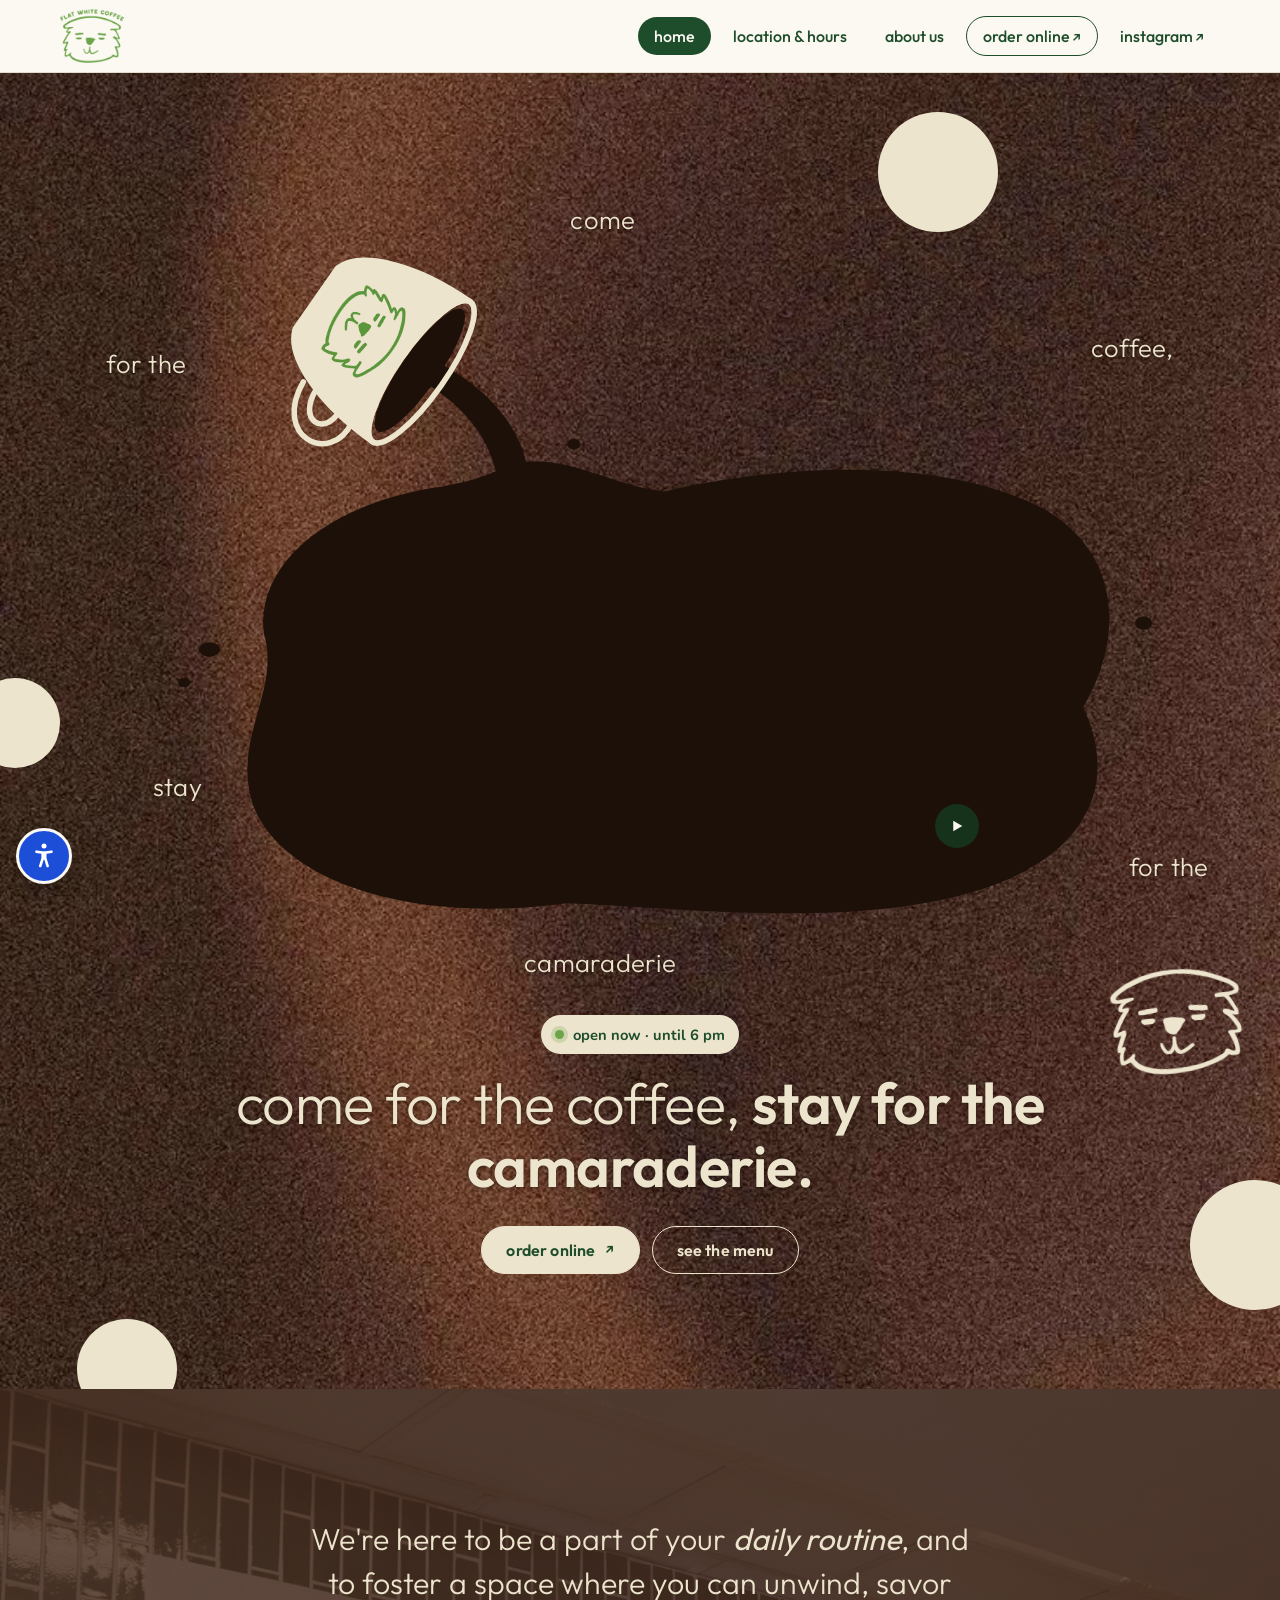
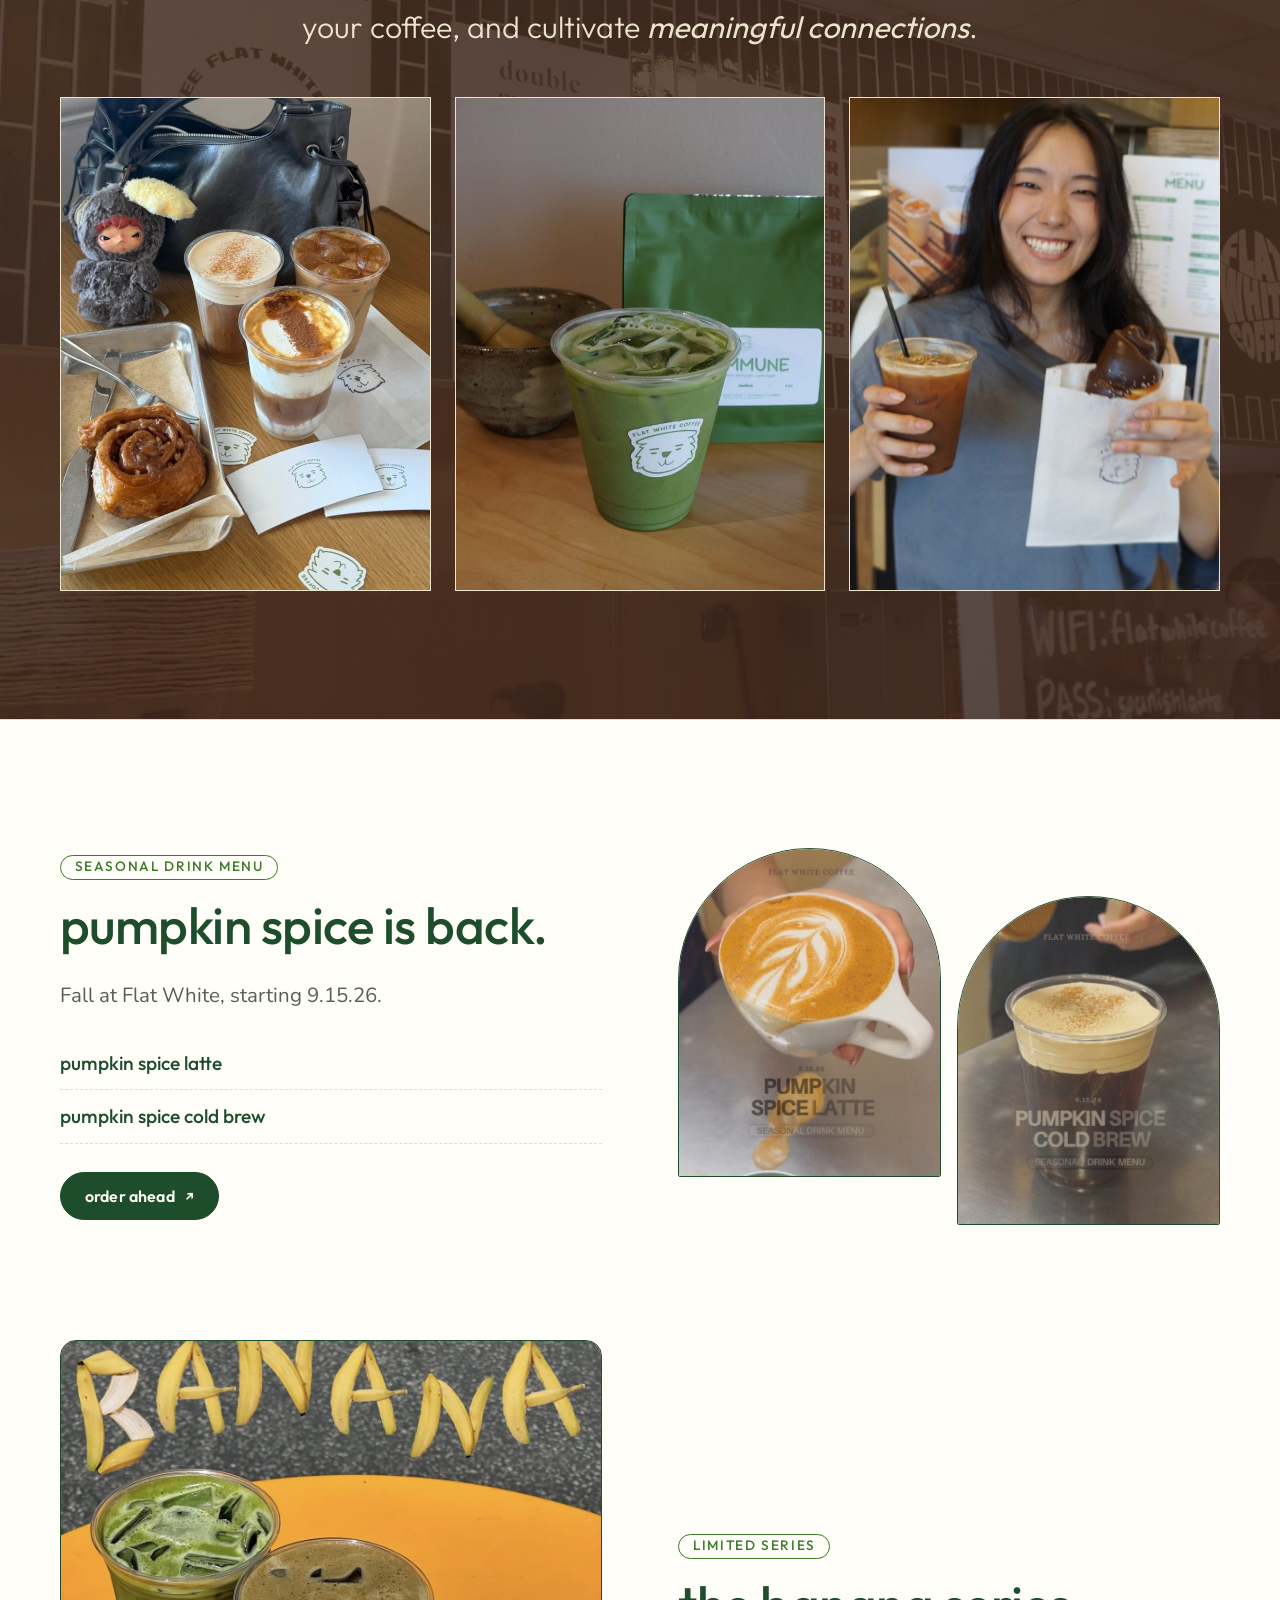
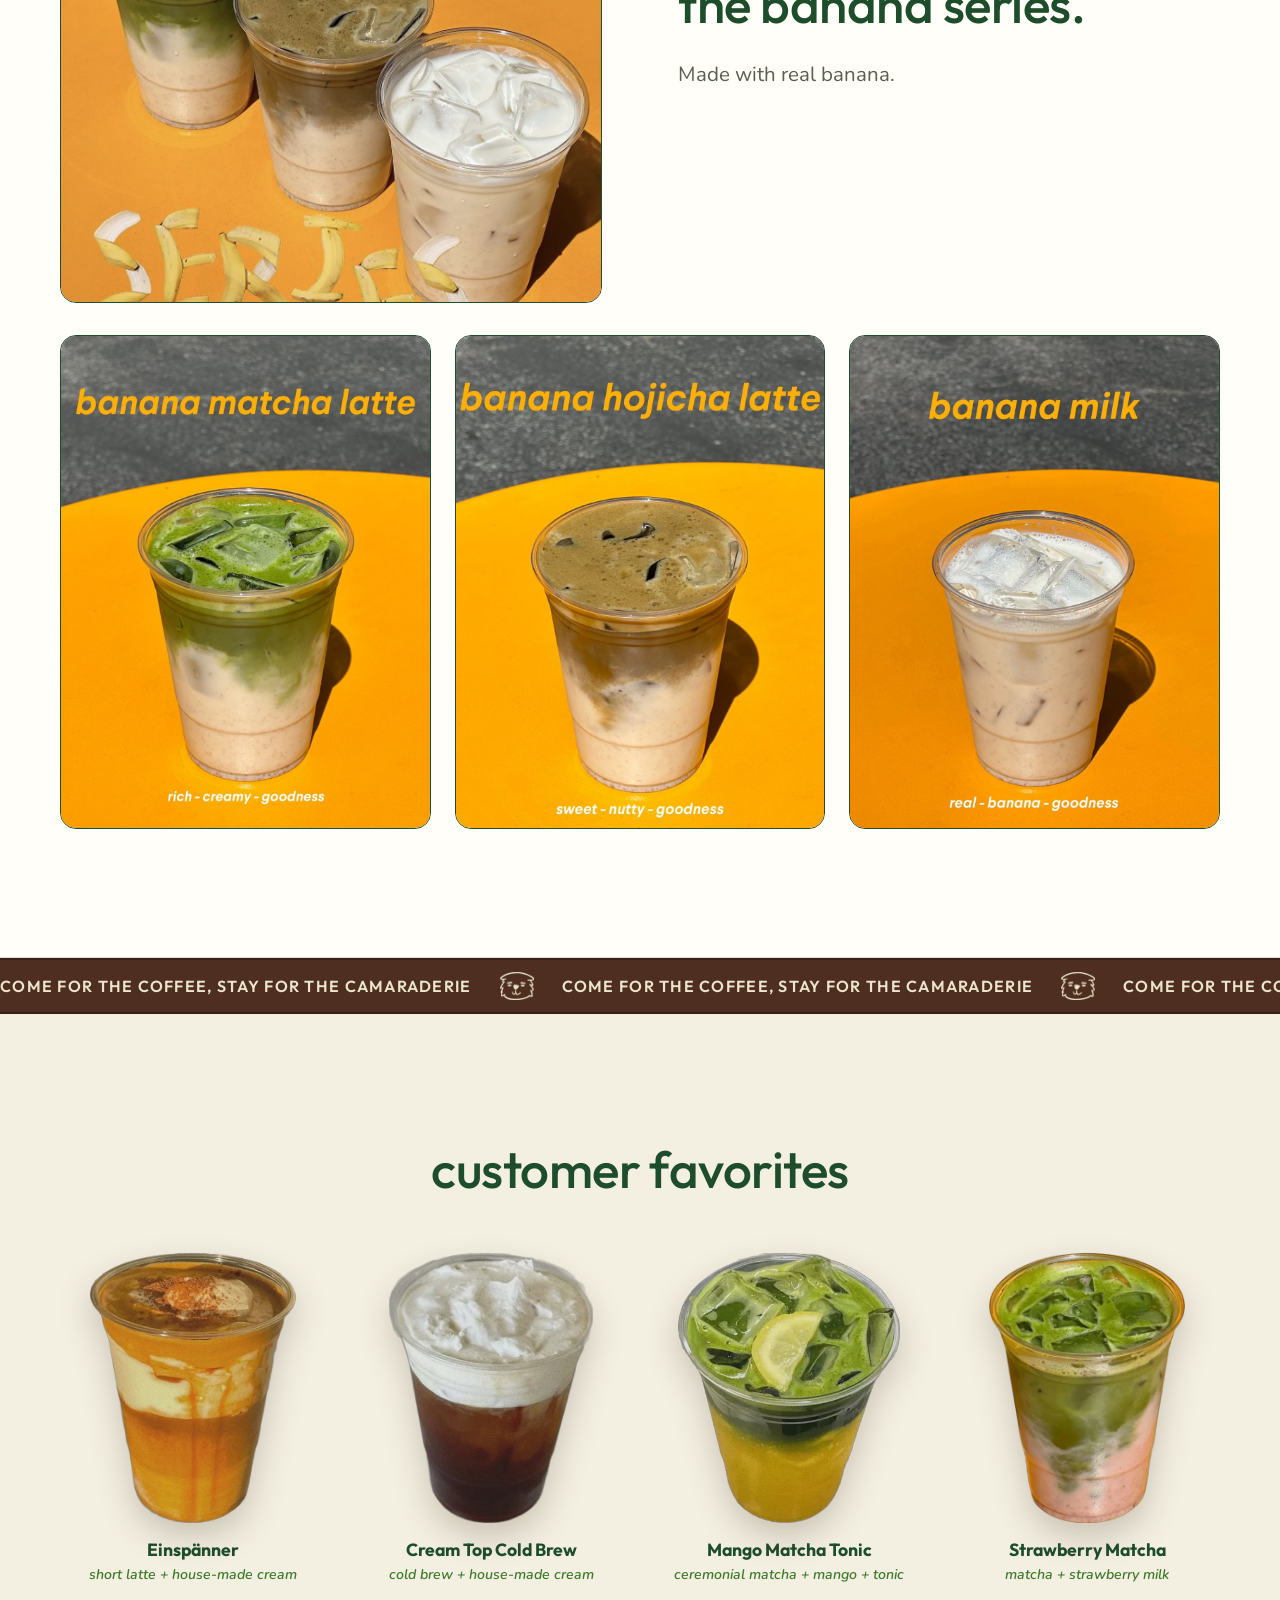
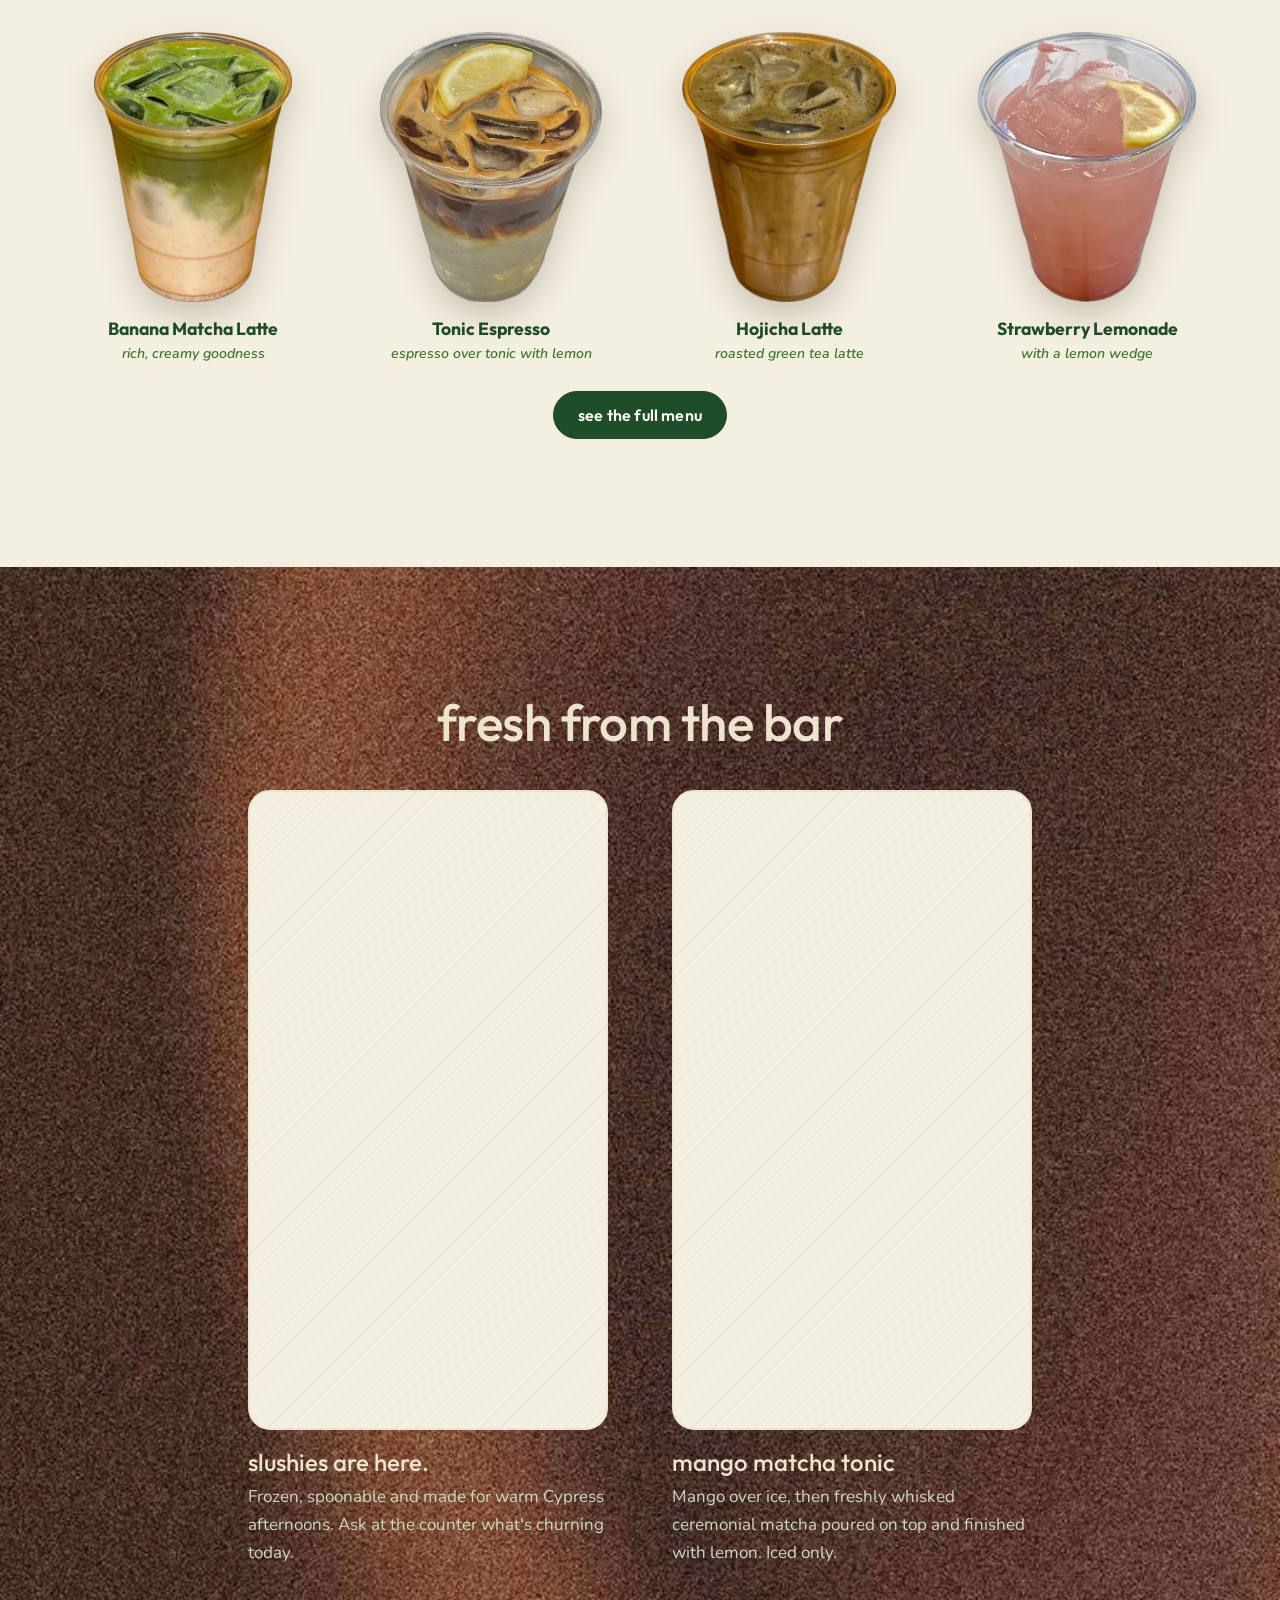
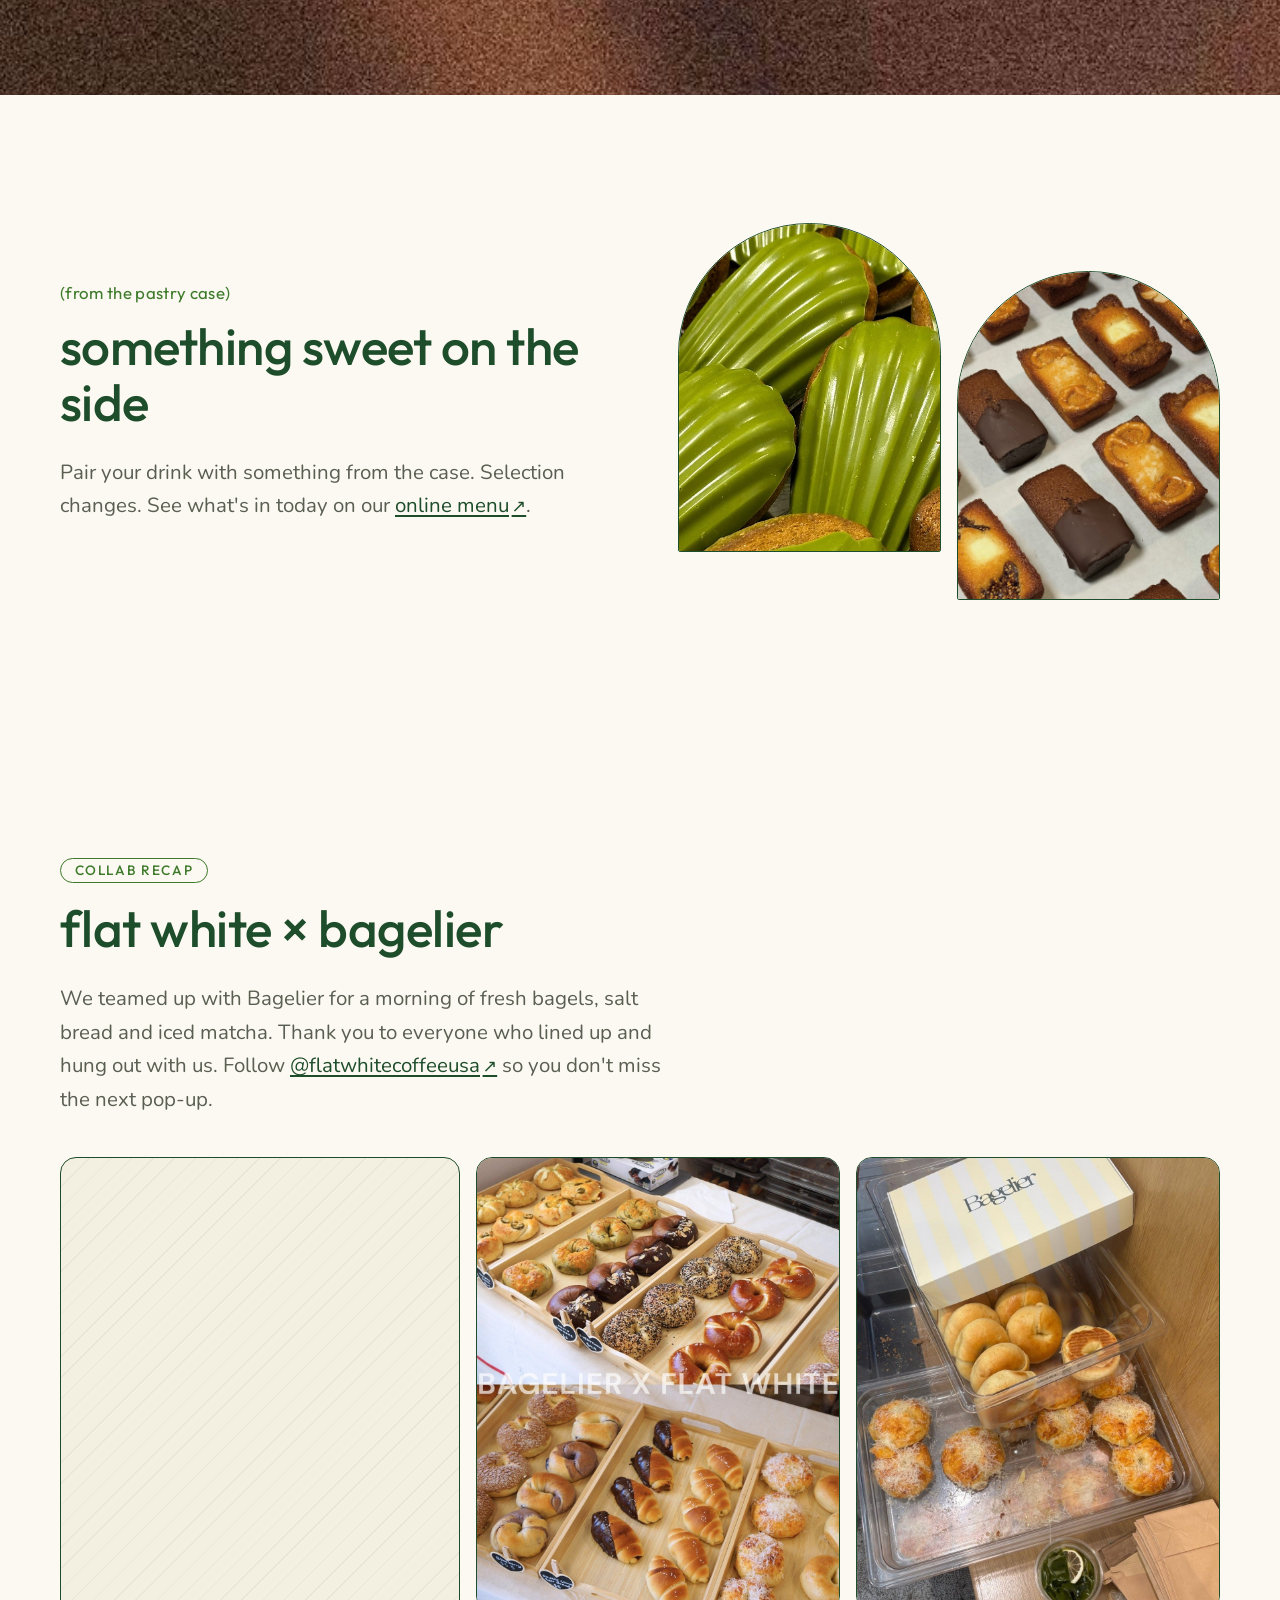
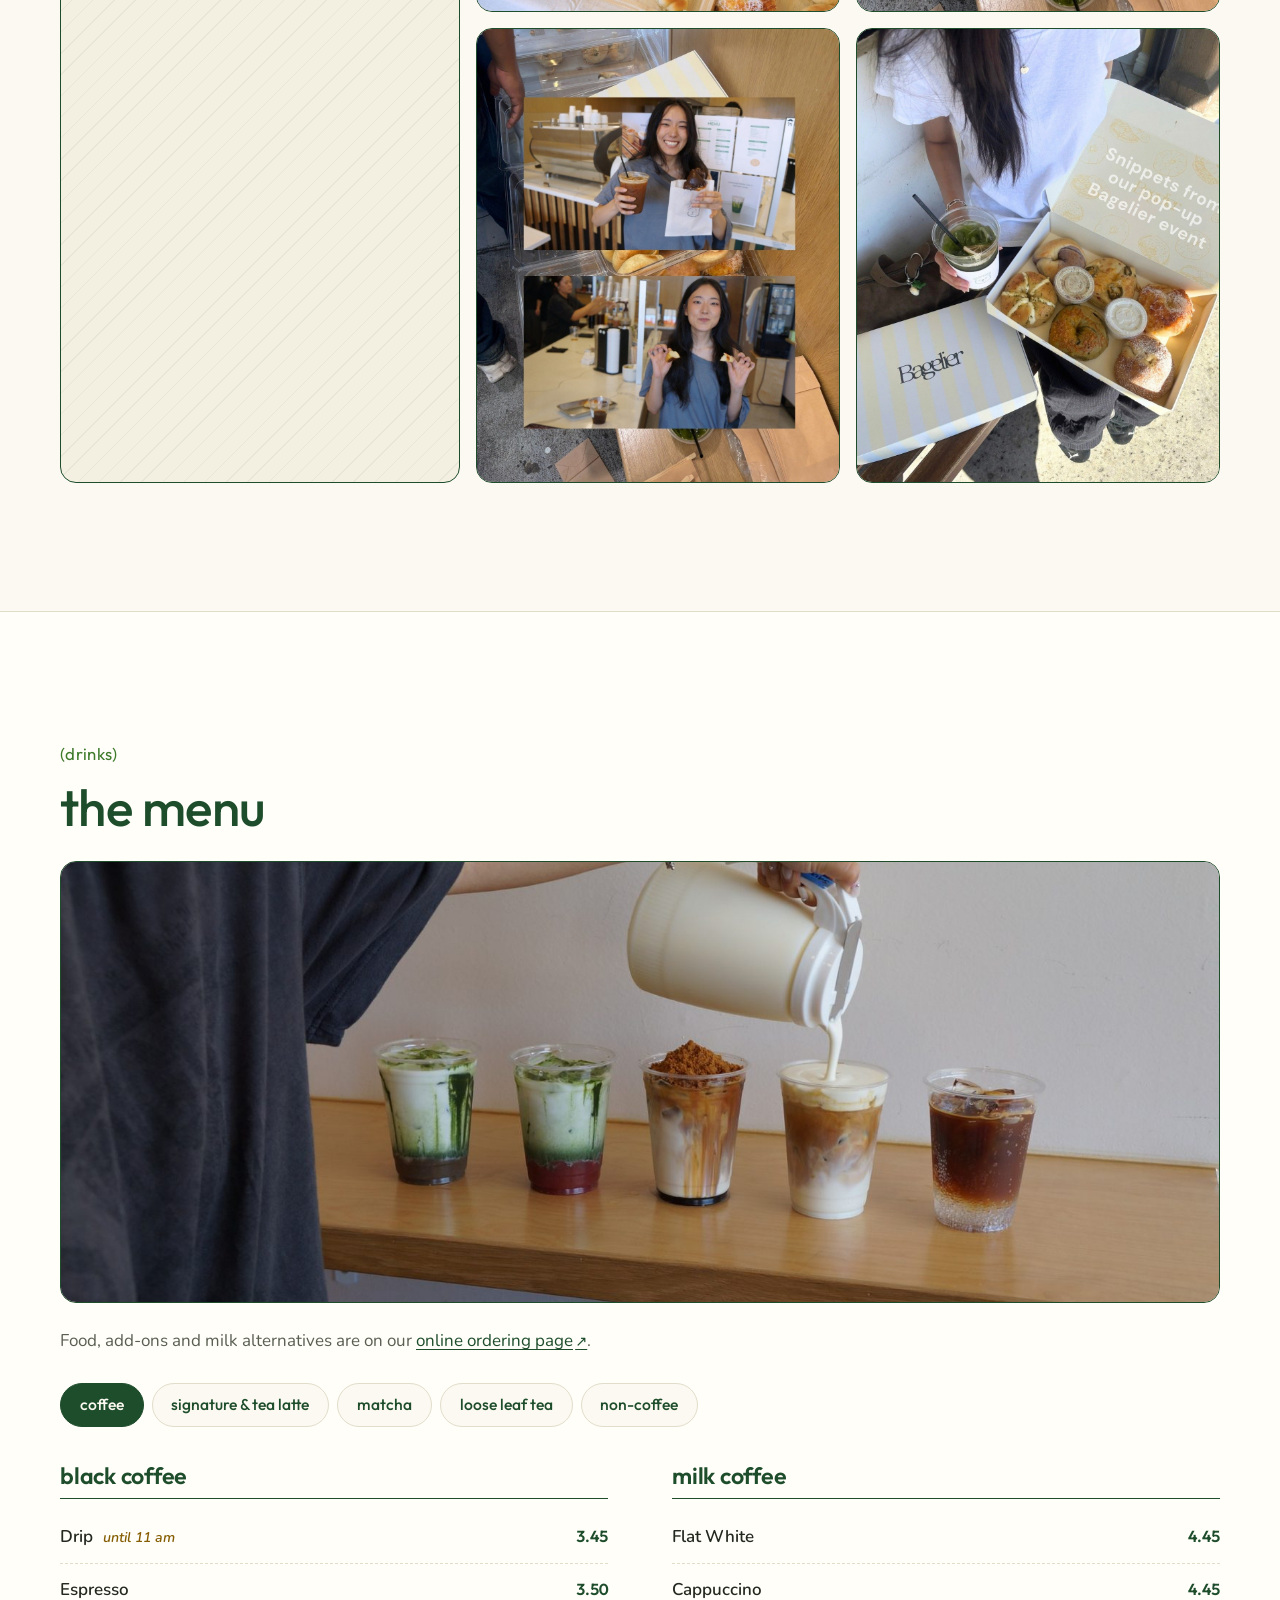
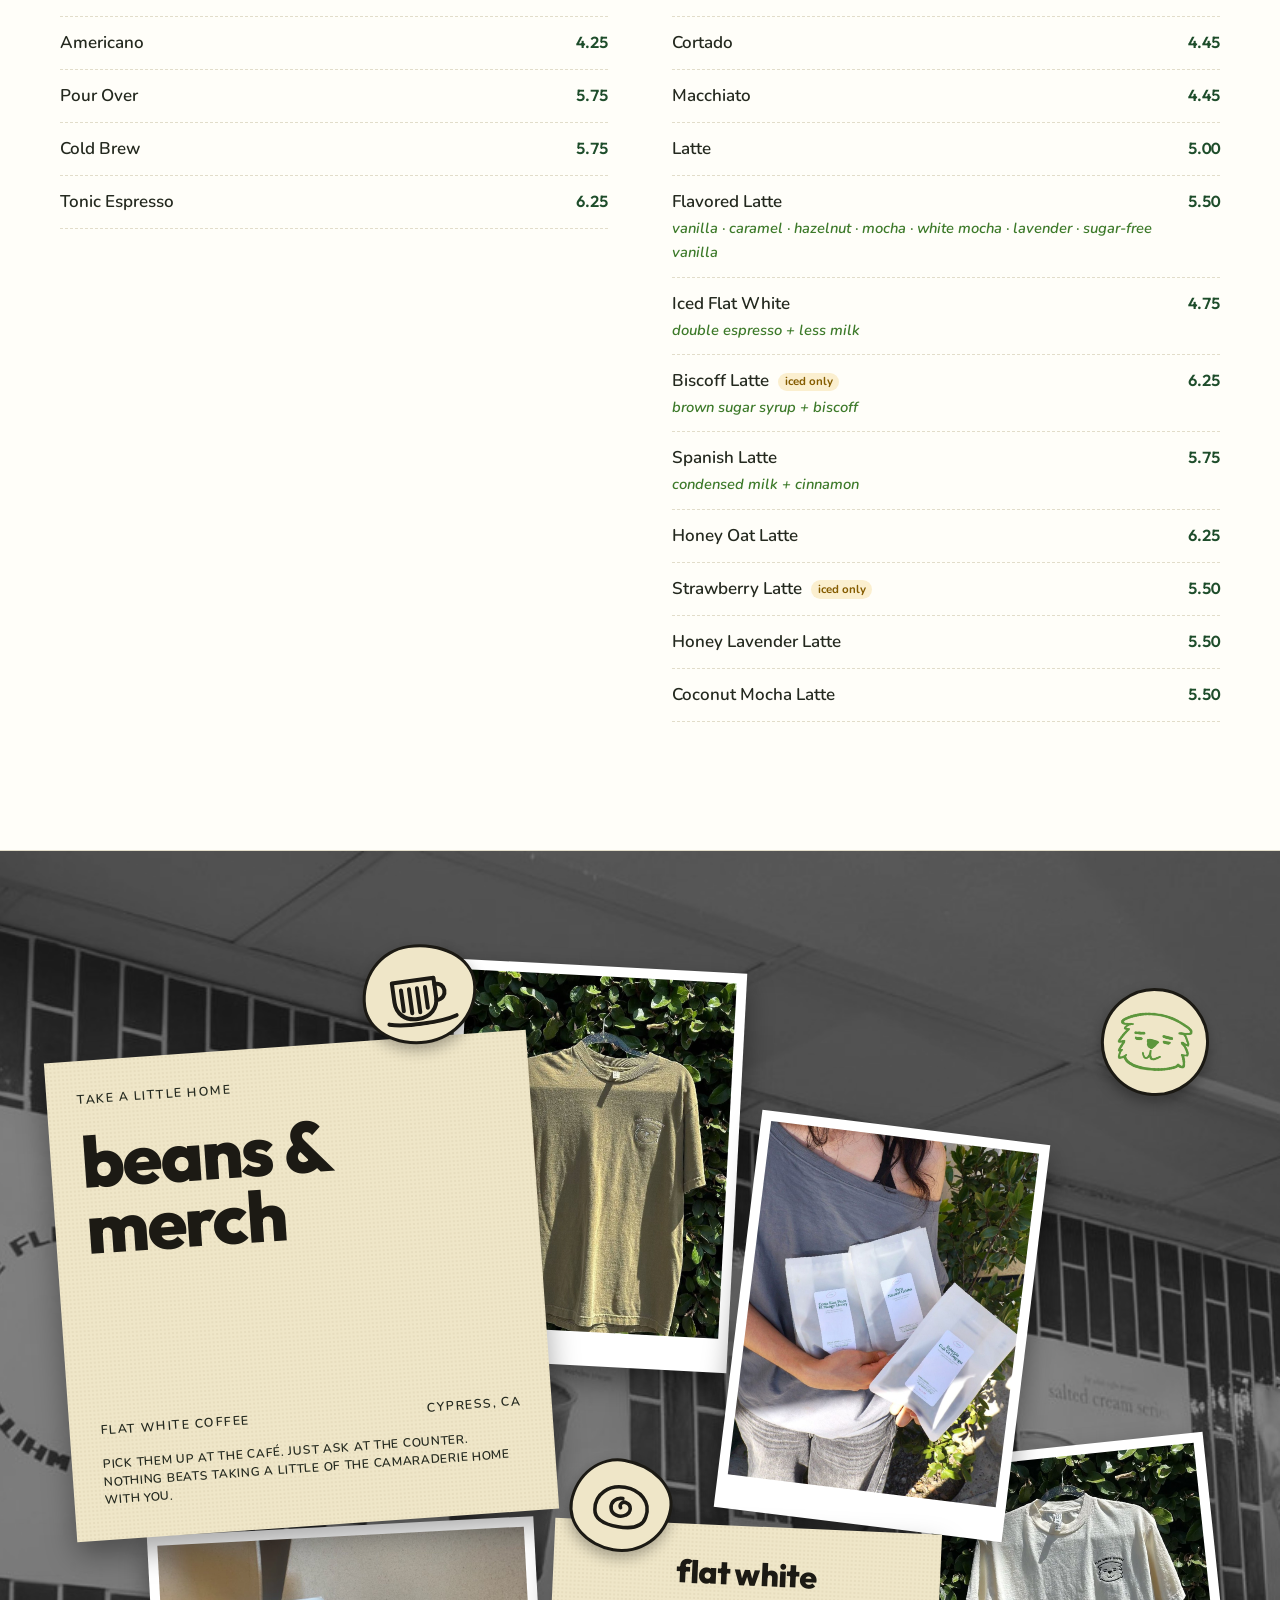
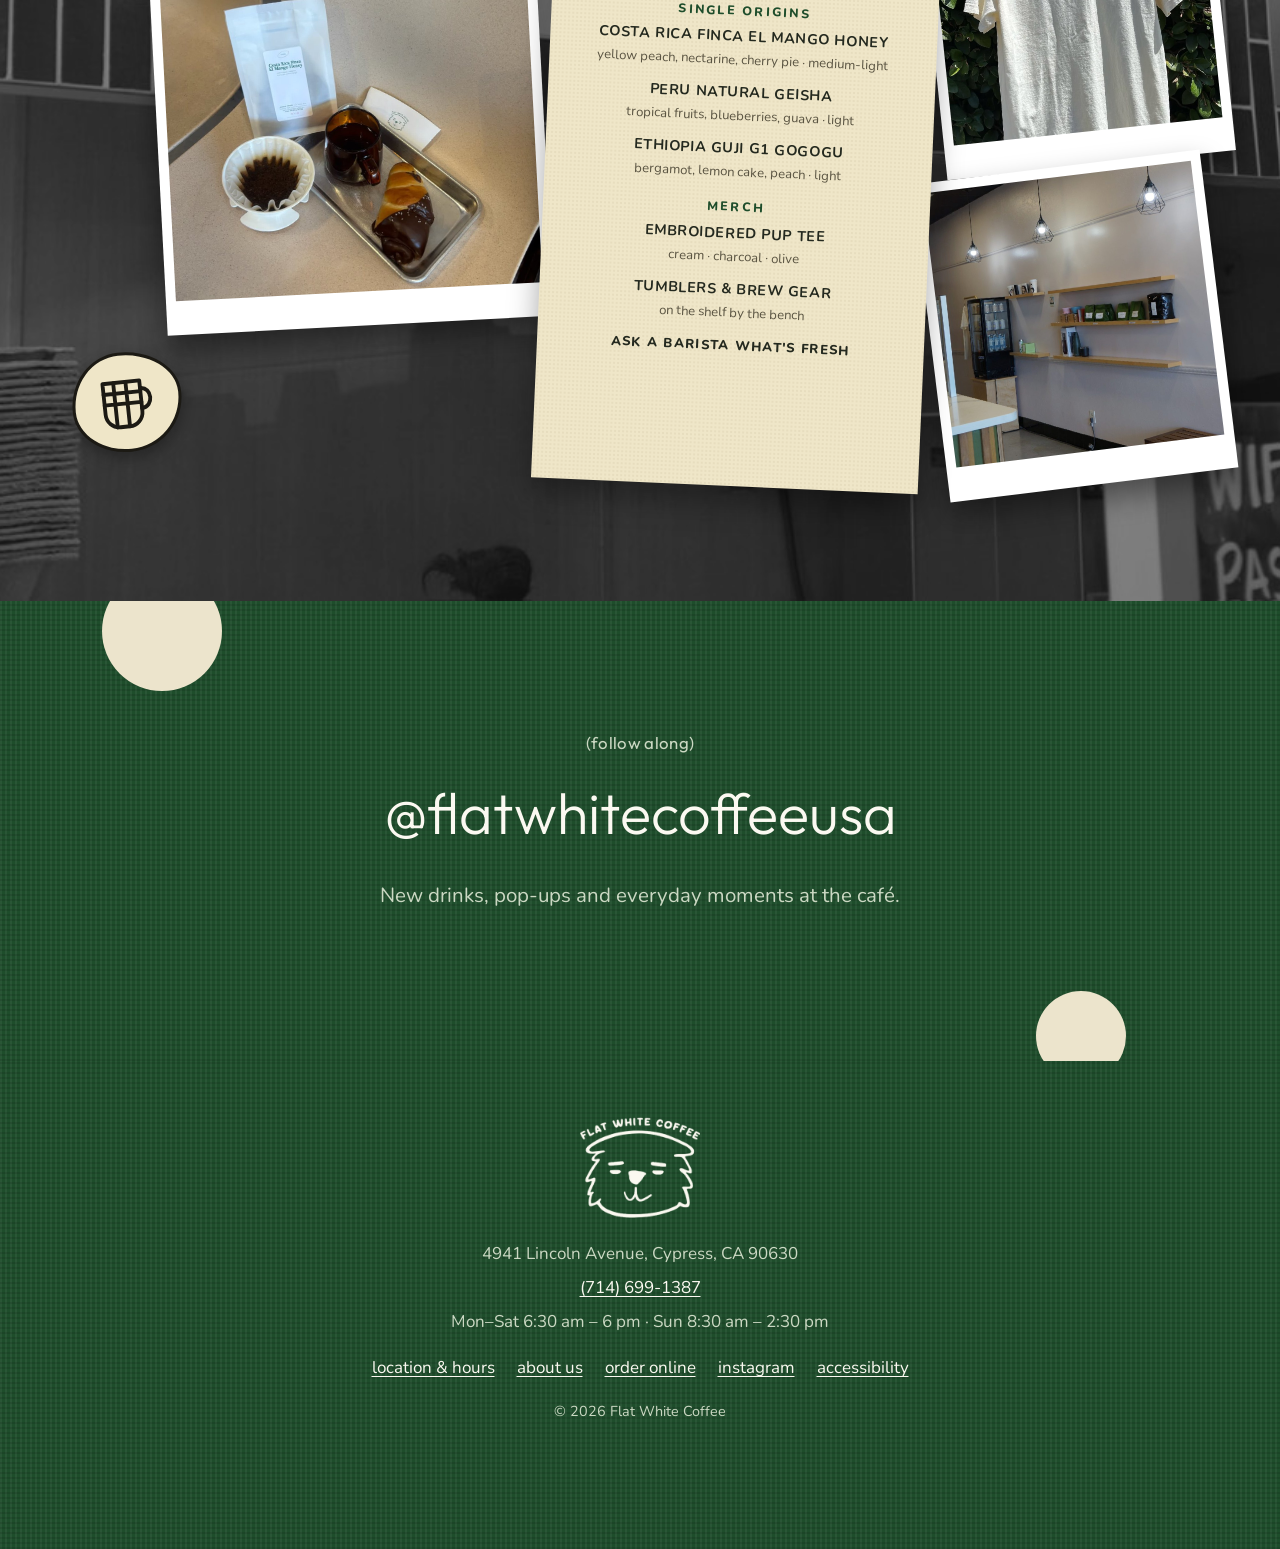
==== commit 79b8e92e: "Marquee: dog logo instead of star separators Co-Authored-By: Claude Opus 5.5 <noreply@anthropic.com>" ====
--- a/site/index.html
+++ b/site/index.html
@@ -167,7 +167,7 @@
     </section>
 
     <!-- MARQUEE -->
-    <div class="marquee" aria-hidden="true"><div class="marquee-track"><span>come for the coffee, stay for the camaraderie</span><span aria-hidden="true">✦</span><span>come for the coffee, stay for the camaraderie</span><span aria-hidden="true">✦</span><span>come for the coffee, stay for the camaraderie</span><span aria-hidden="true">✦</span><span>come for the coffee, stay for the camaraderie</span><span aria-hidden="true">✦</span><span>come for the coffee, stay for the camaraderie</span><span aria-hidden="true">✦</span><span>come for the coffee, stay for the camaraderie</span><span aria-hidden="true">✦</span><span>come for the coffee, stay for the camaraderie</span><span aria-hidden="true">✦</span><span>come for the coffee, stay for the camaraderie</span><span aria-hidden="true">✦</span></div></div>
+    <div class="marquee" aria-hidden="true"><div class="marquee-track"><span>come for the coffee, stay for the camaraderie</span><img class="marquee-dog" src="assets/brand/dog-cream.png" alt=""><span>come for the coffee, stay for the camaraderie</span><img class="marquee-dog" src="assets/brand/dog-cream.png" alt=""><span>come for the coffee, stay for the camaraderie</span><img class="marquee-dog" src="assets/brand/dog-cream.png" alt=""><span>come for the coffee, stay for the camaraderie</span><img class="marquee-dog" src="assets/brand/dog-cream.png" alt=""><span>come for the coffee, stay for the camaraderie</span><img class="marquee-dog" src="assets/brand/dog-cream.png" alt=""><span>come for the coffee, stay for the camaraderie</span><img class="marquee-dog" src="assets/brand/dog-cream.png" alt=""><span>come for the coffee, stay for the camaraderie</span><img class="marquee-dog" src="assets/brand/dog-cream.png" alt=""><span>come for the coffee, stay for the camaraderie</span><img class="marquee-dog" src="assets/brand/dog-cream.png" alt=""></div></div>
 
     <!-- CUSTOMER FAVORITES -->
     <section class="section favs" aria-labelledby="favs-title">
--- a/site/styles.css
+++ b/site/styles.css
@@ -269,6 +269,8 @@
 .marquee { background: #4e2e20; color: var(--dot-cream); overflow: hidden; border-block: 2px solid #3a2016; }
 .marquee-track { display: flex; gap: 28px; width: max-content; padding: 12px 0; animation: marquee 40s linear infinite; }
 .marquee span { font: 600 1rem/1 var(--font-display); letter-spacing: .08em; text-transform: uppercase; white-space: nowrap; }
+.marquee-dog { height: 1.7rem; width: auto; align-self: center; }
+.marquee-track { align-items: center; }
 @keyframes marquee { to { transform: translateX(-50%); } }
 
 /* ---------- fan favorites ---------- */
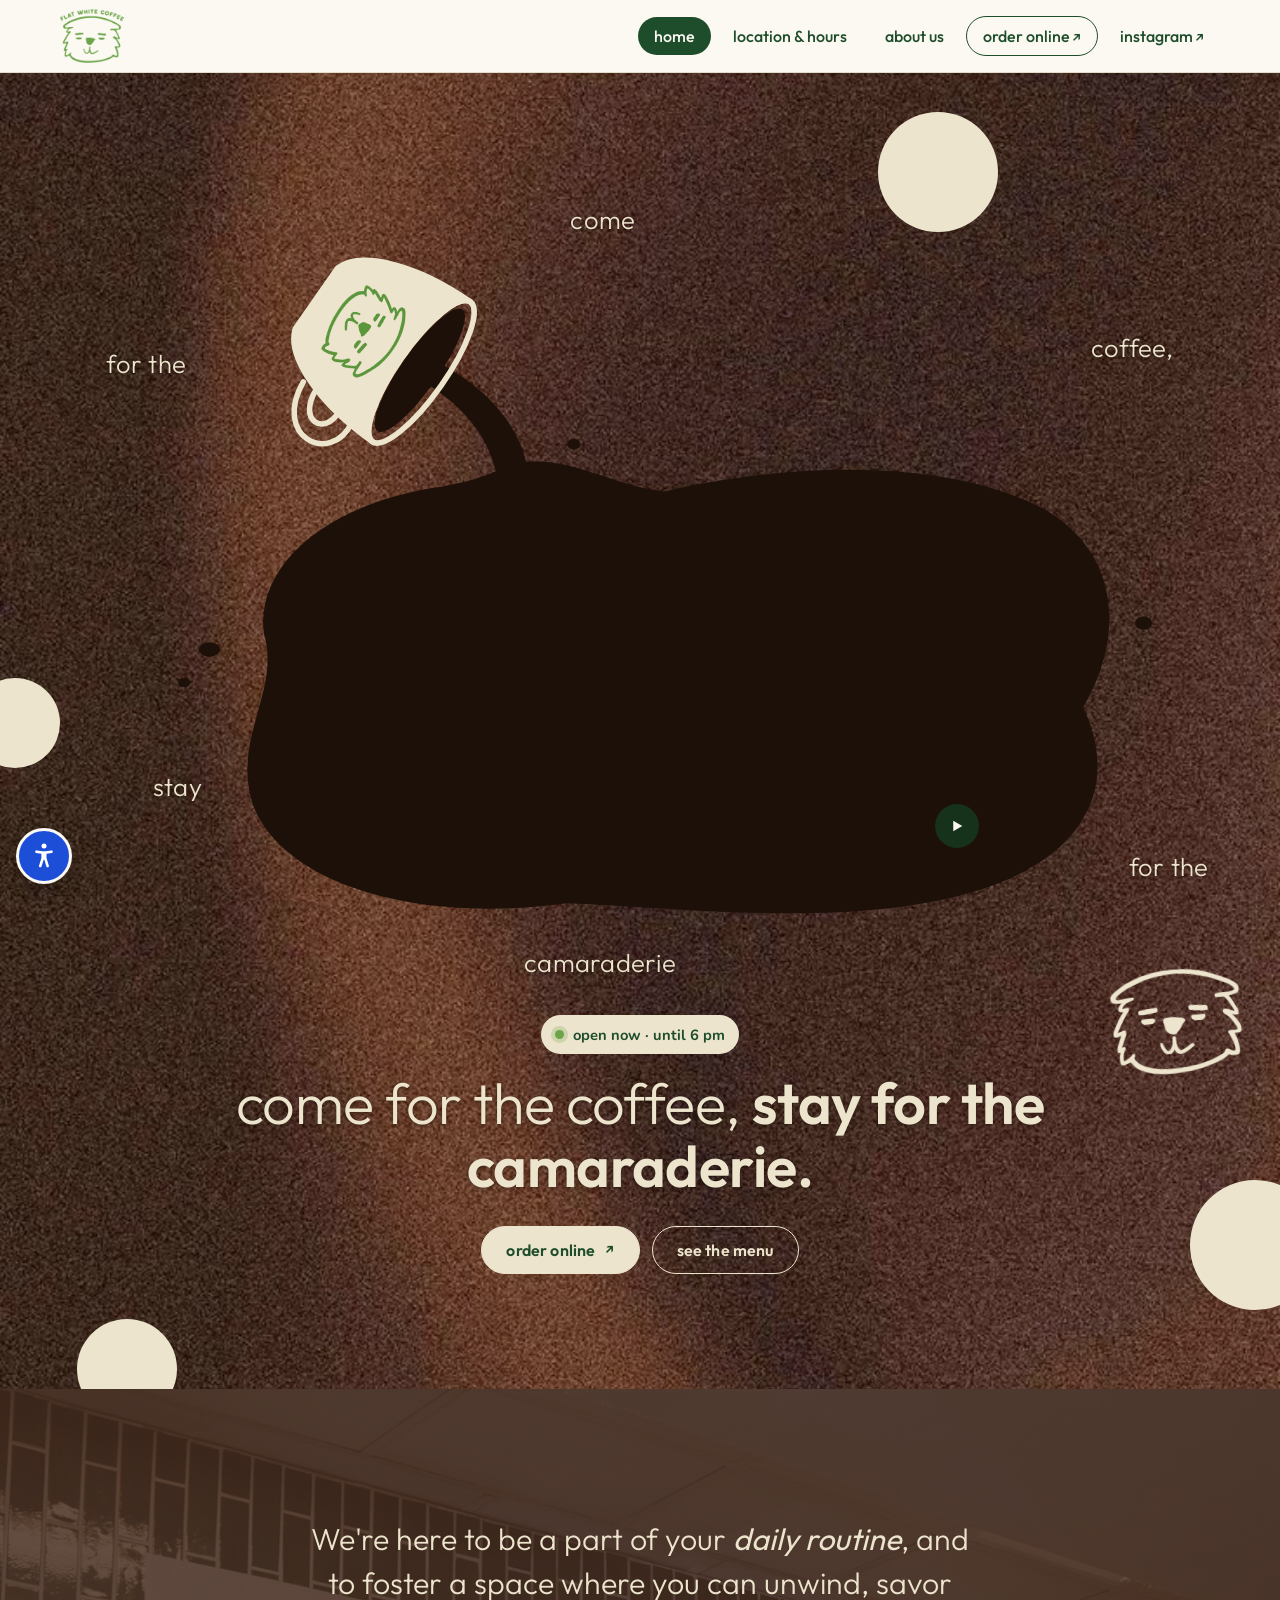
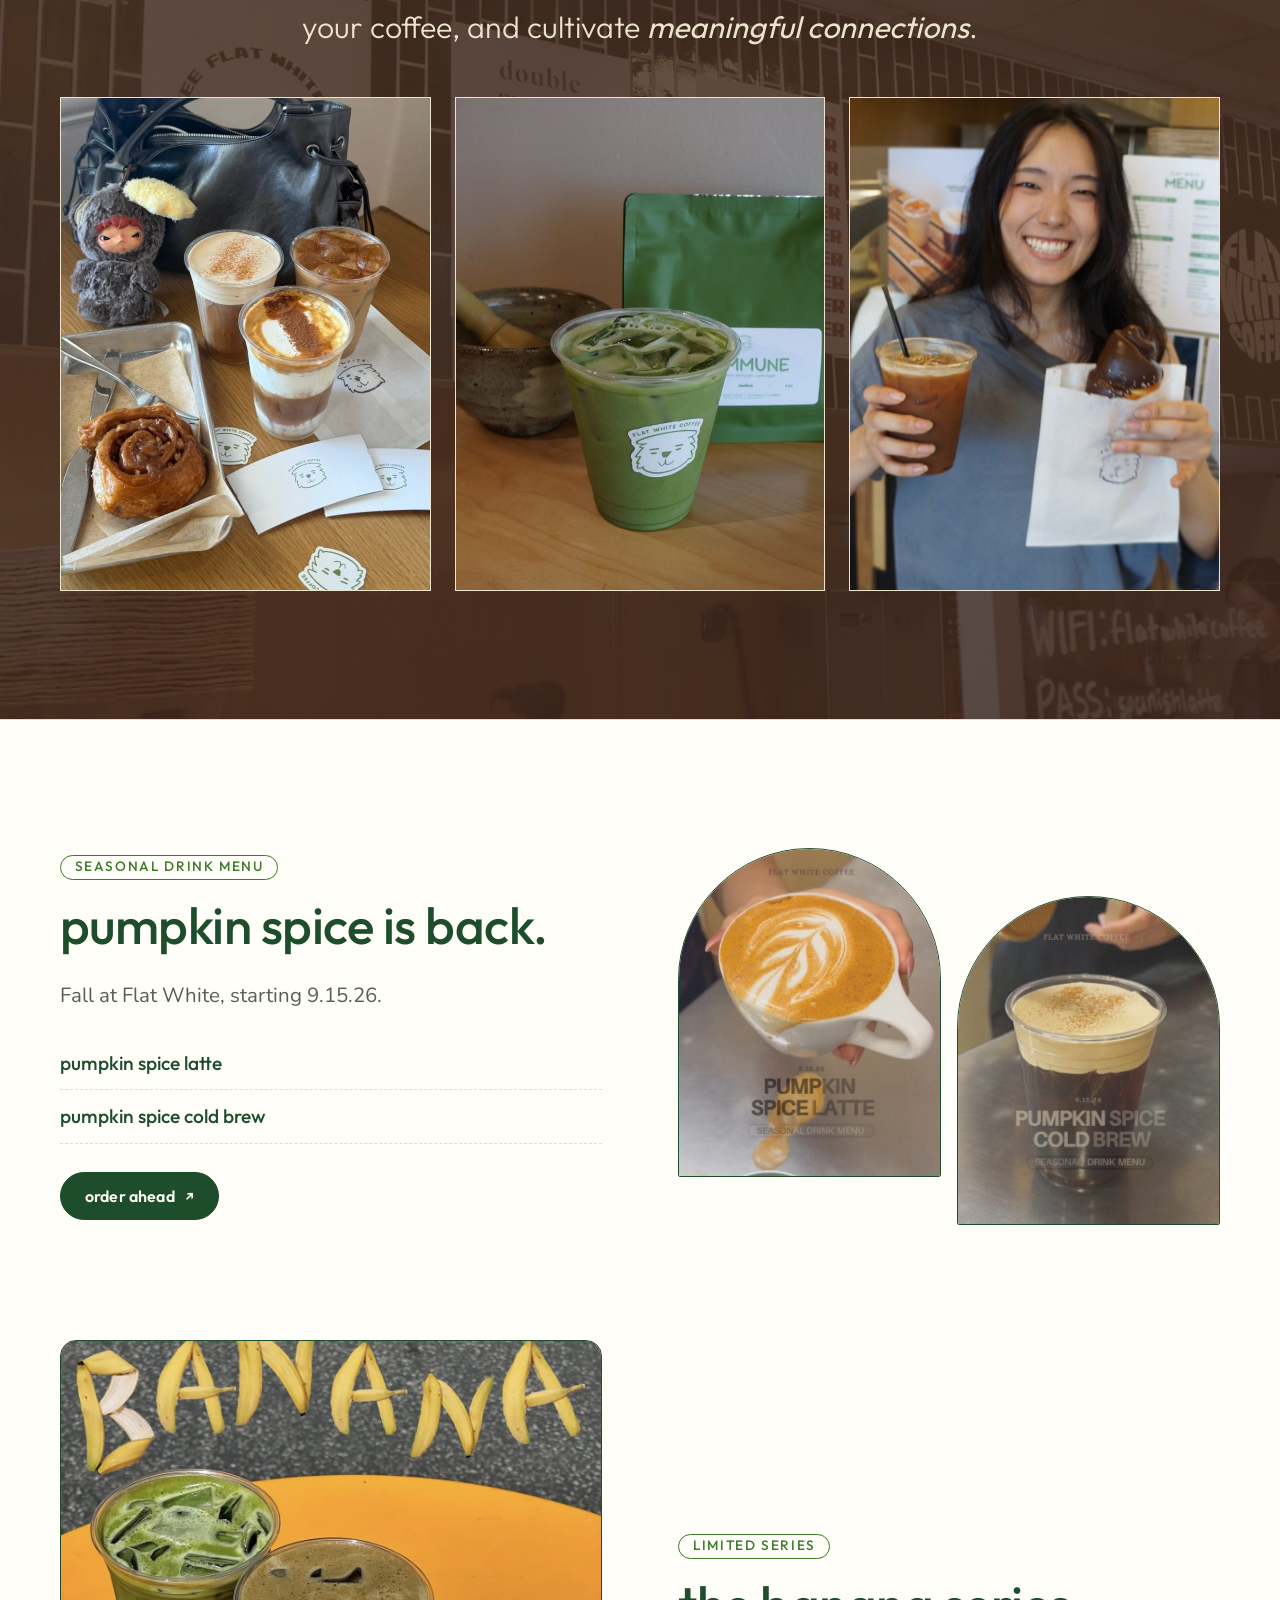
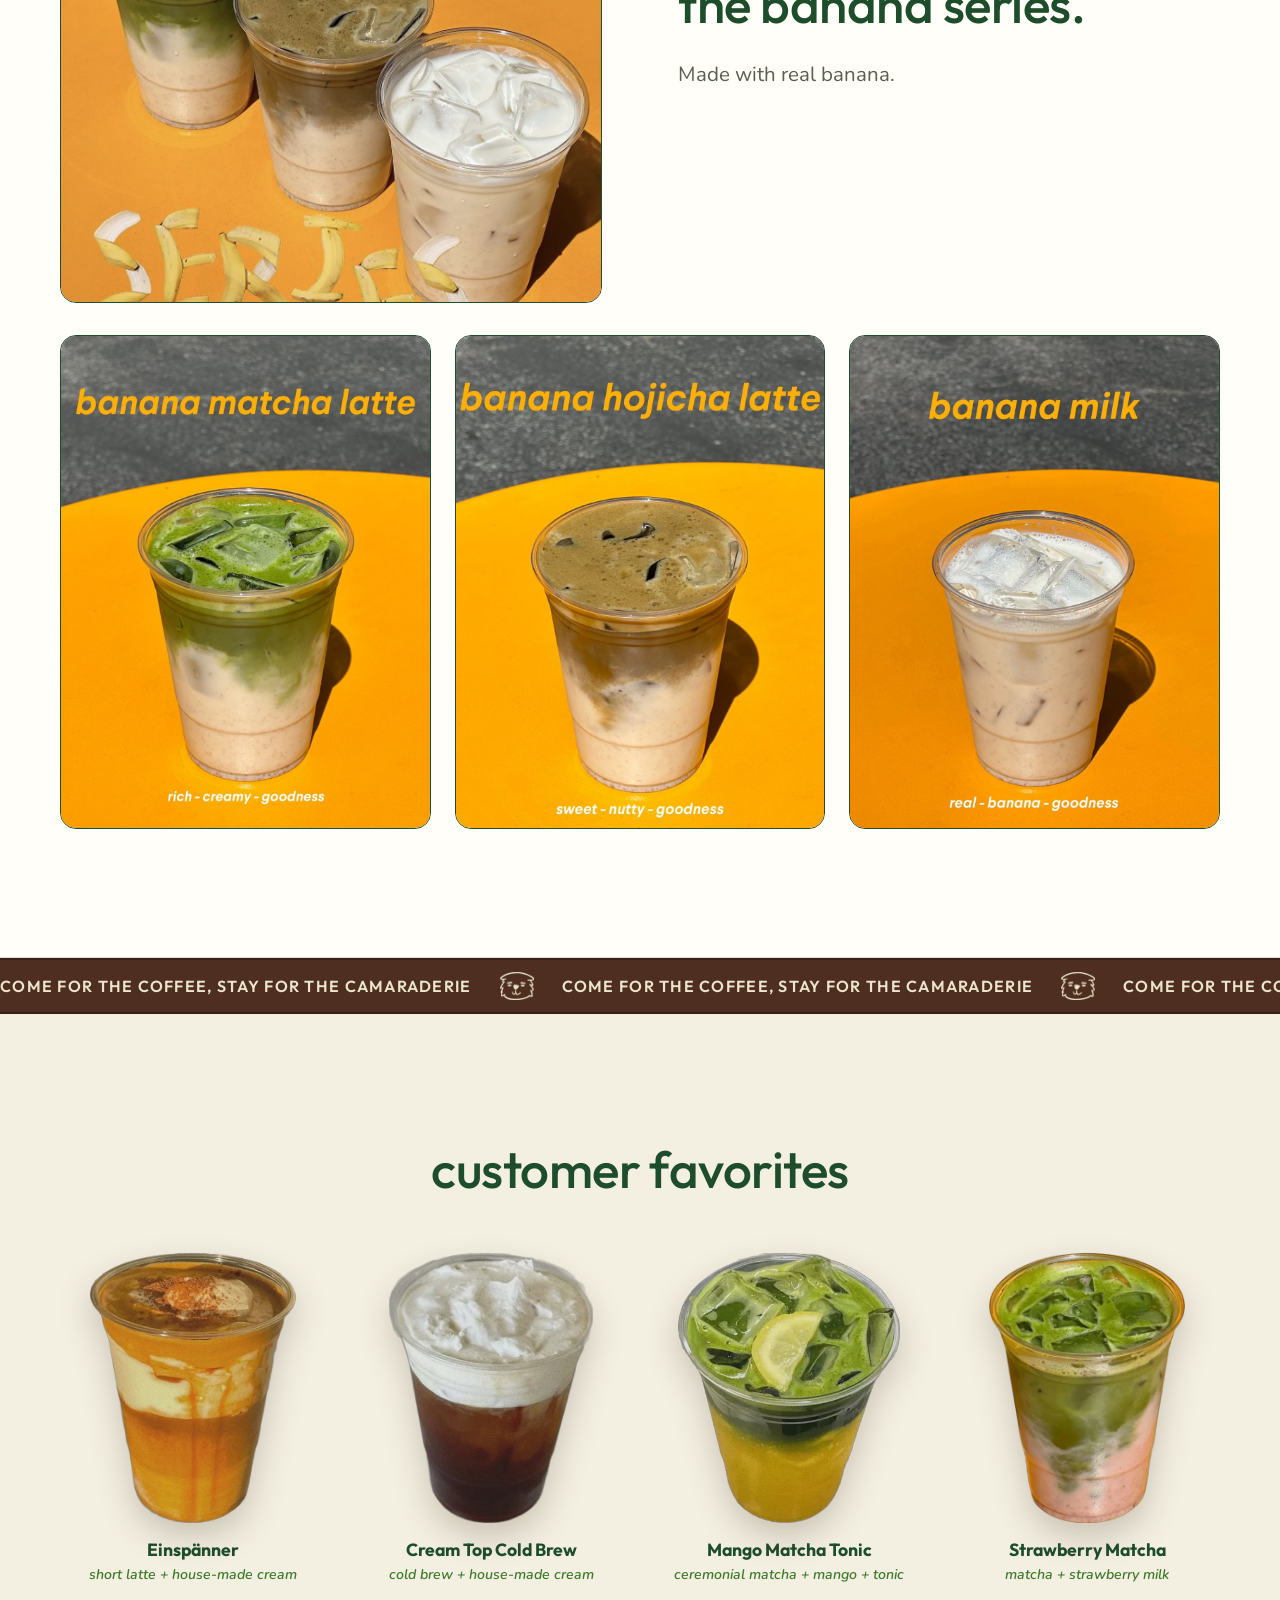
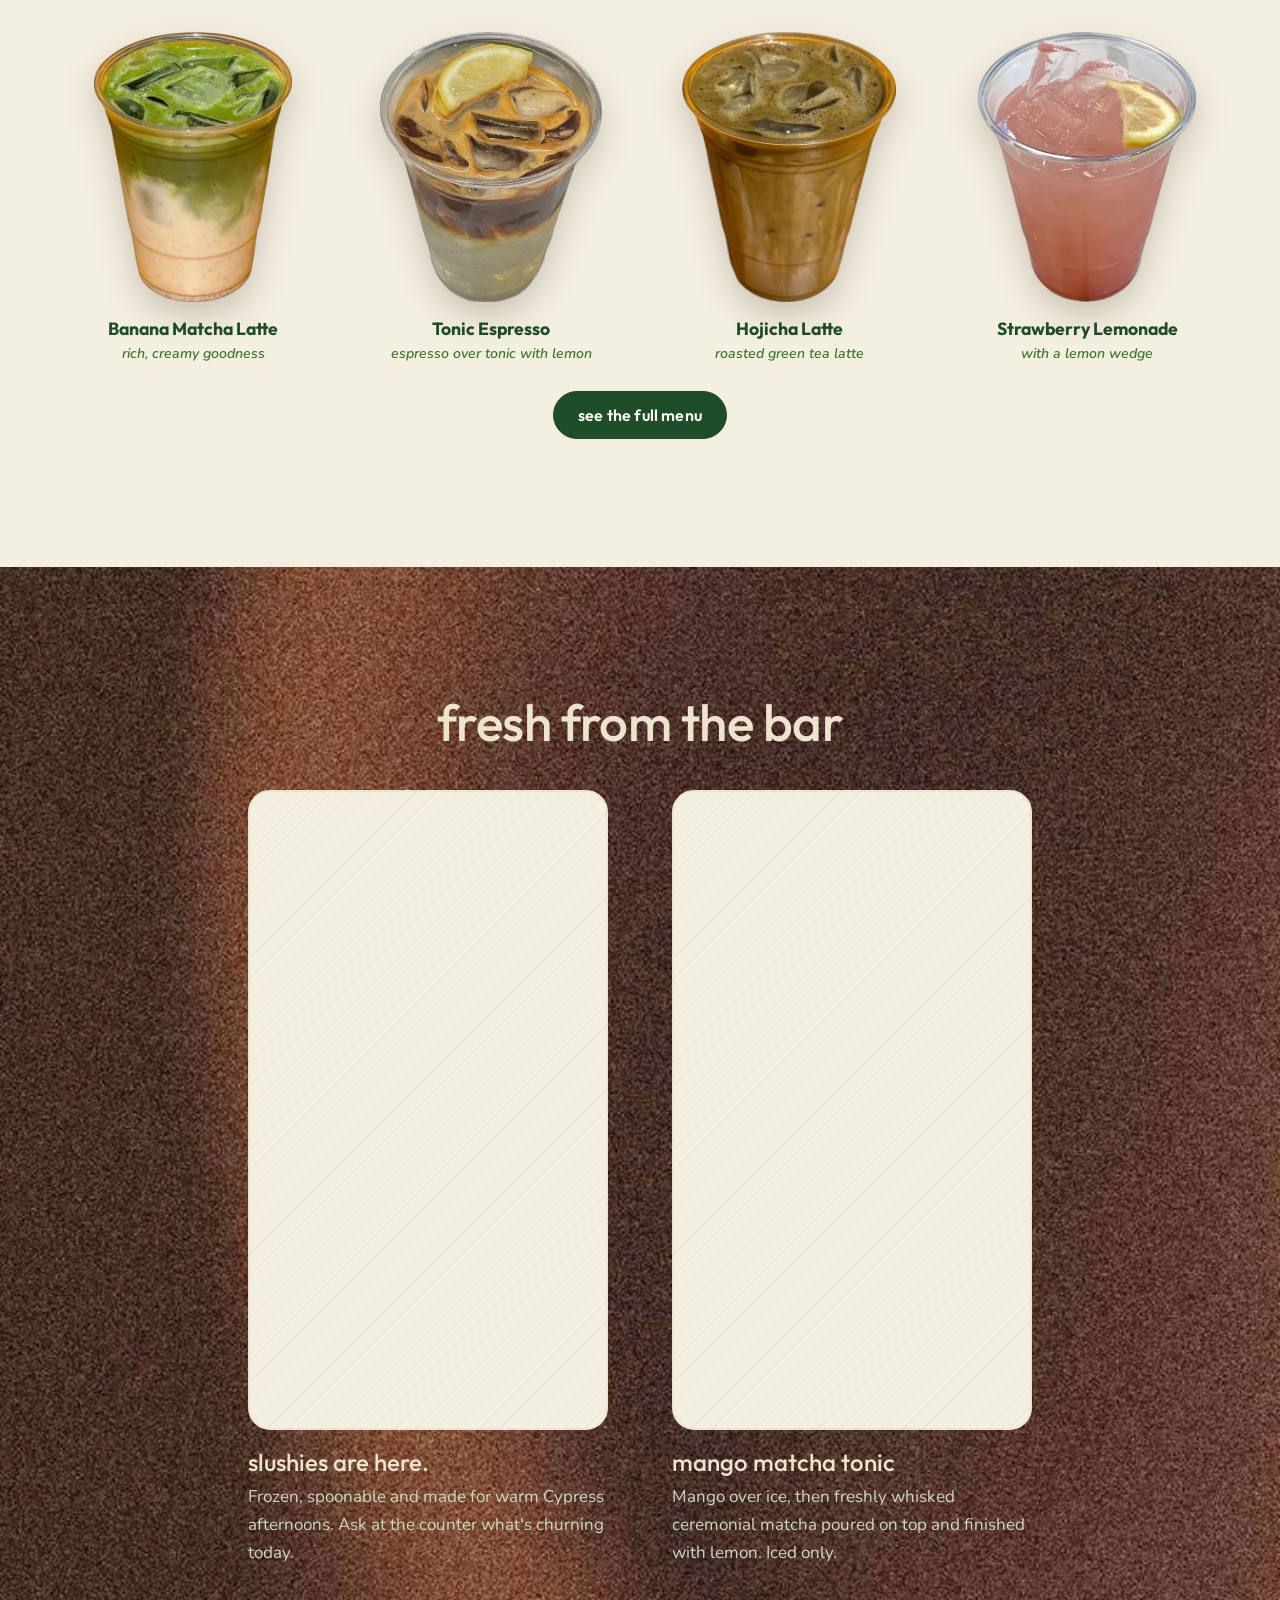
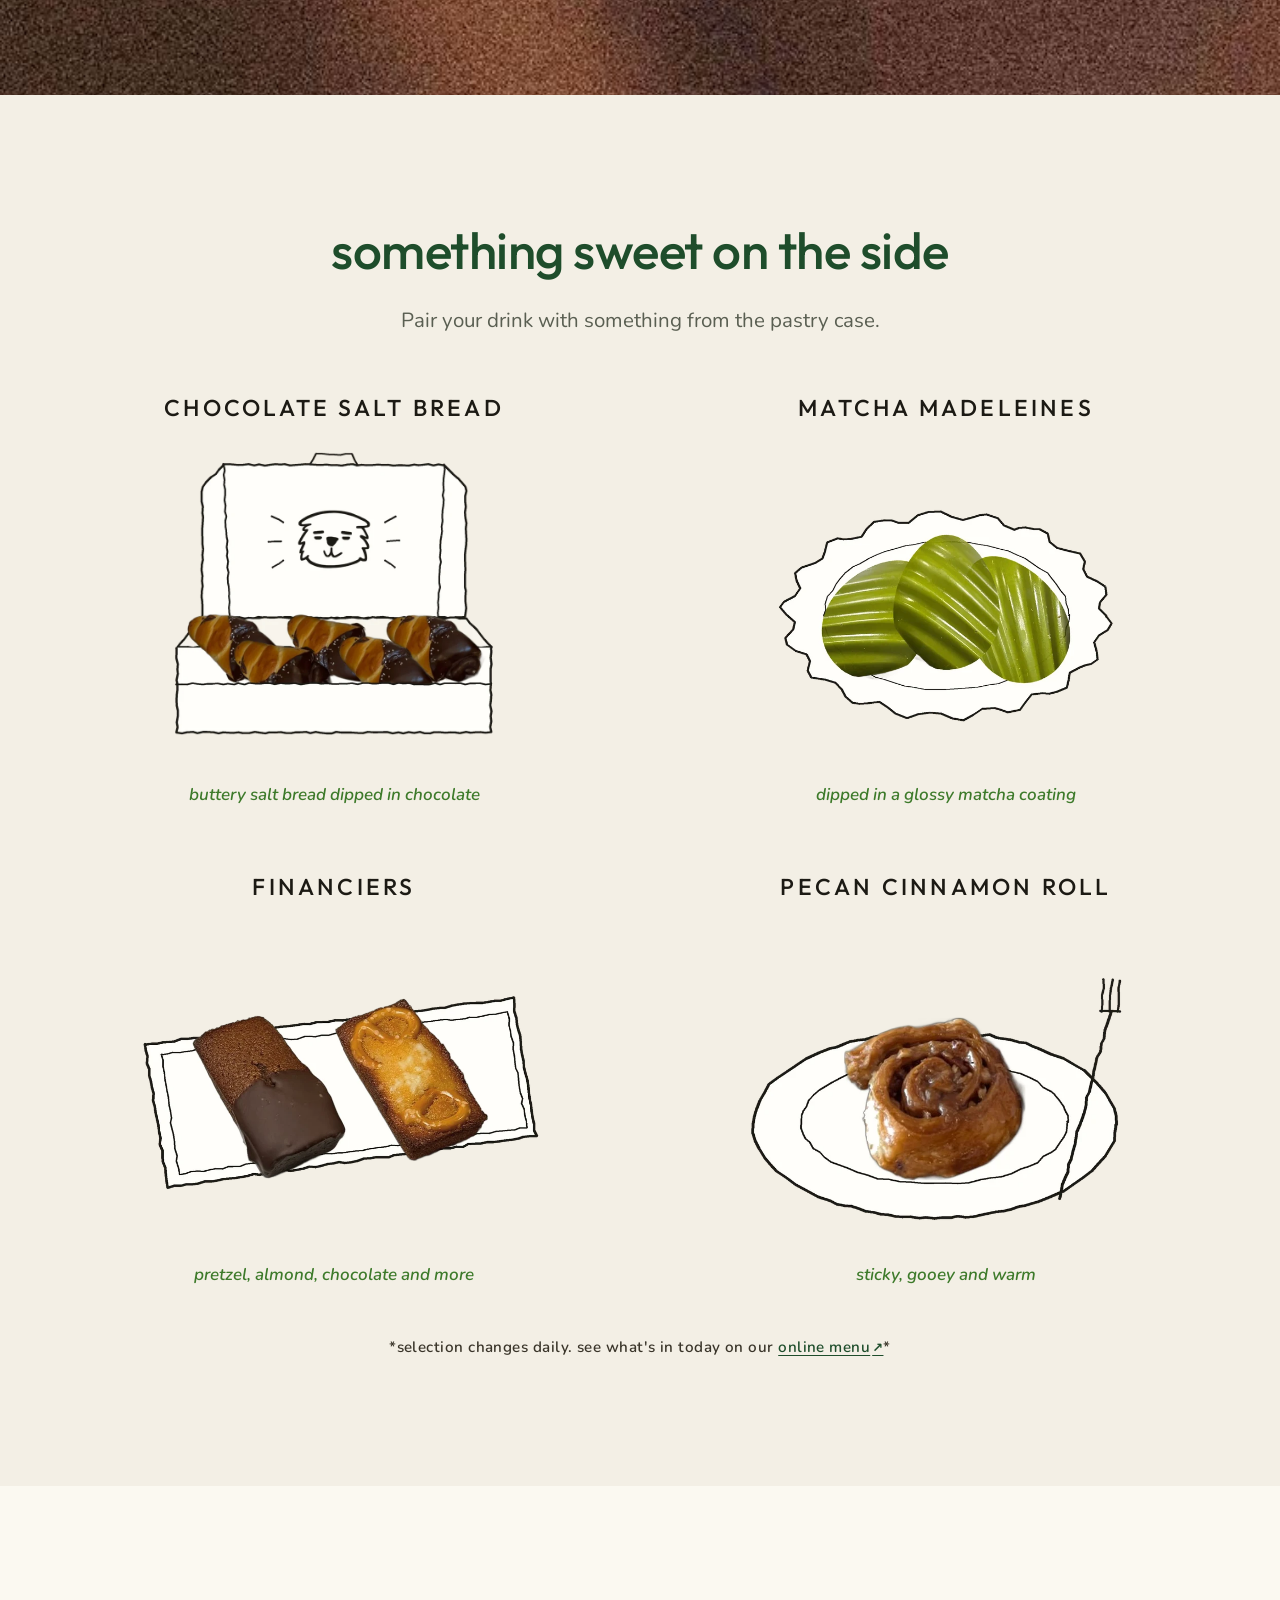
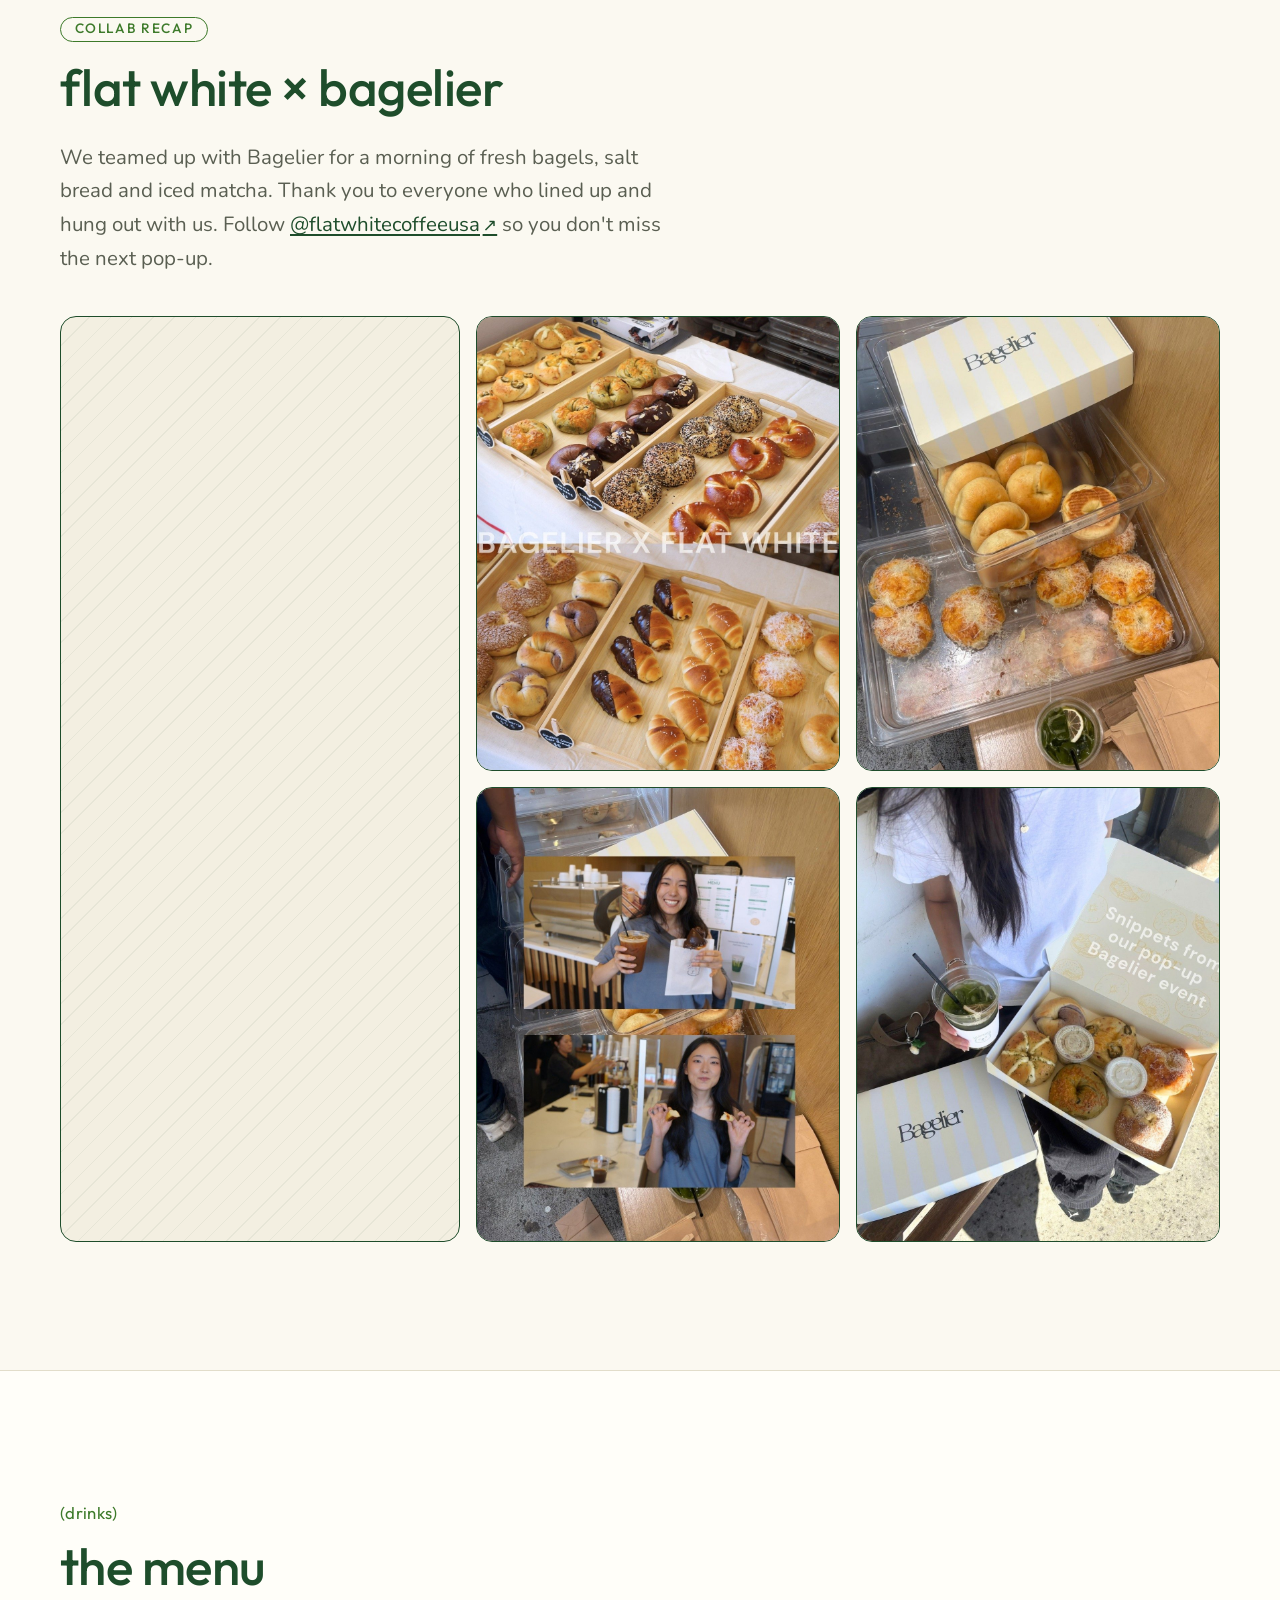
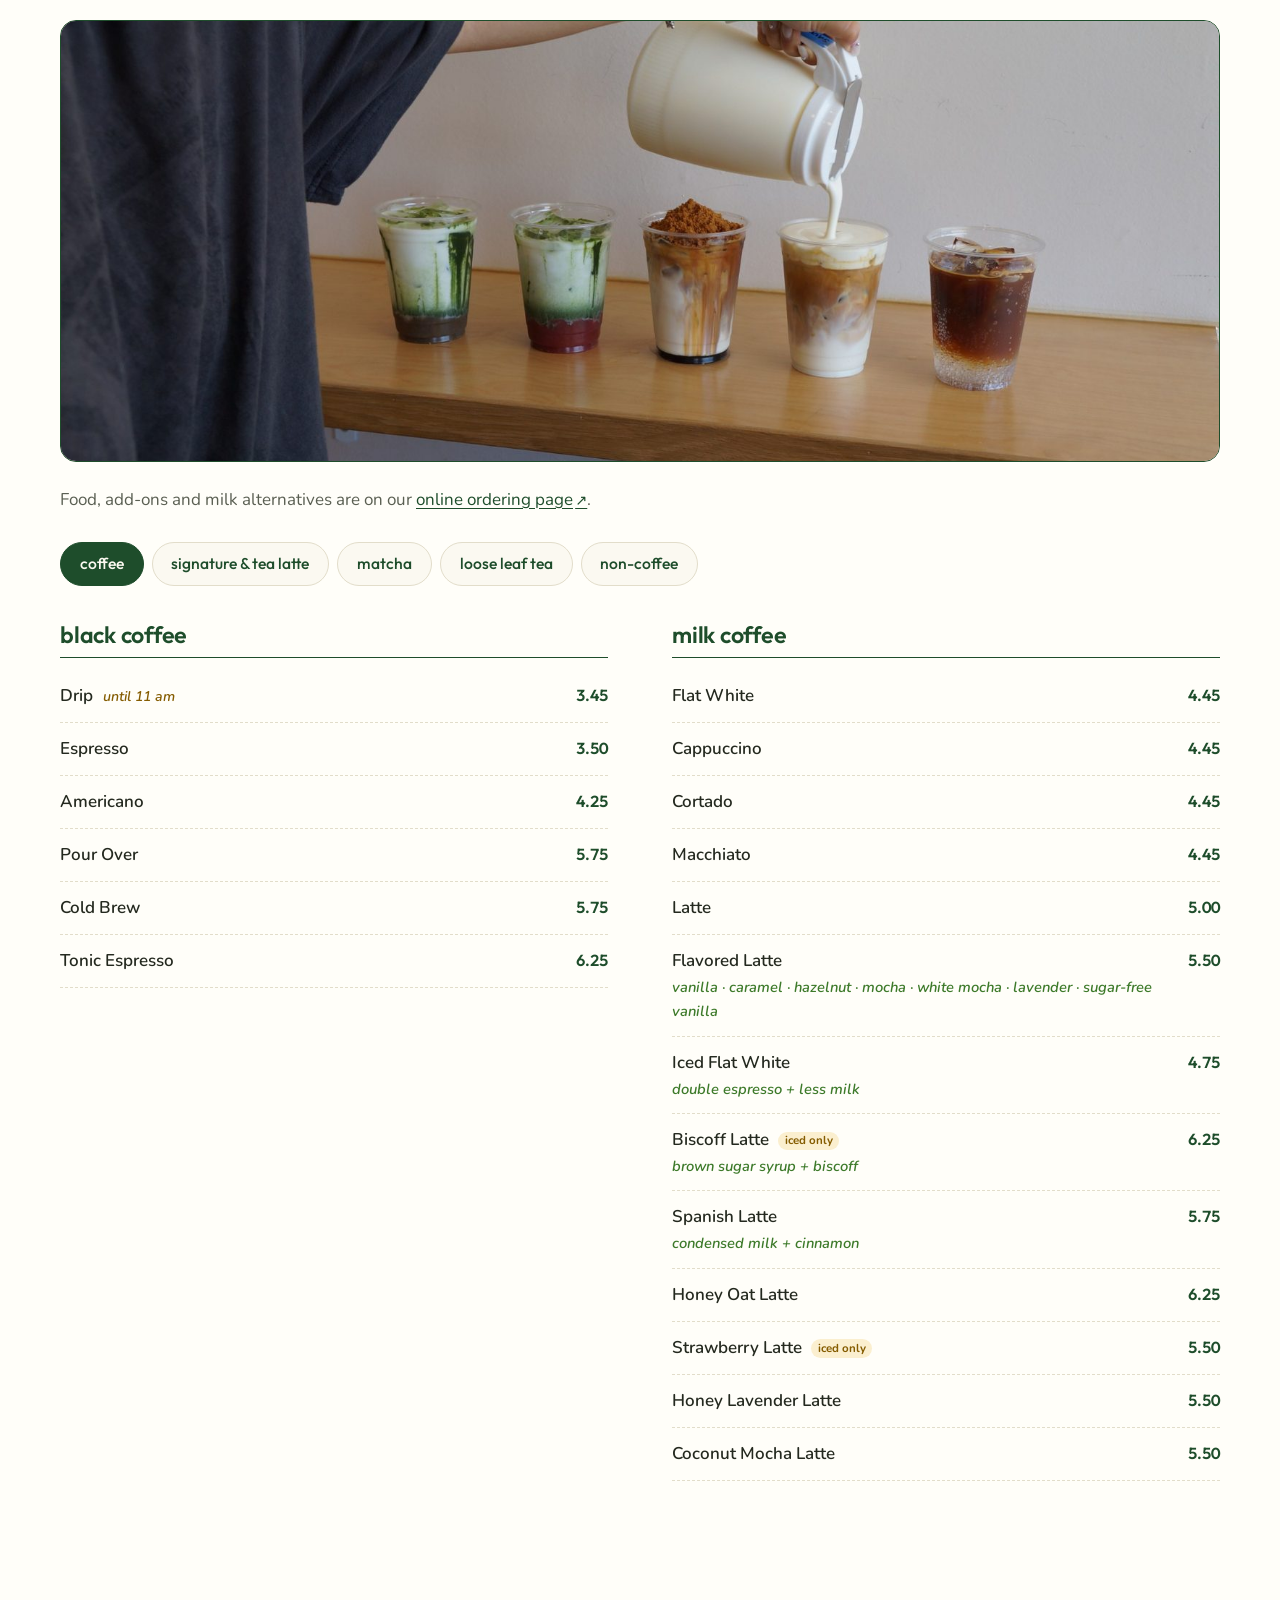
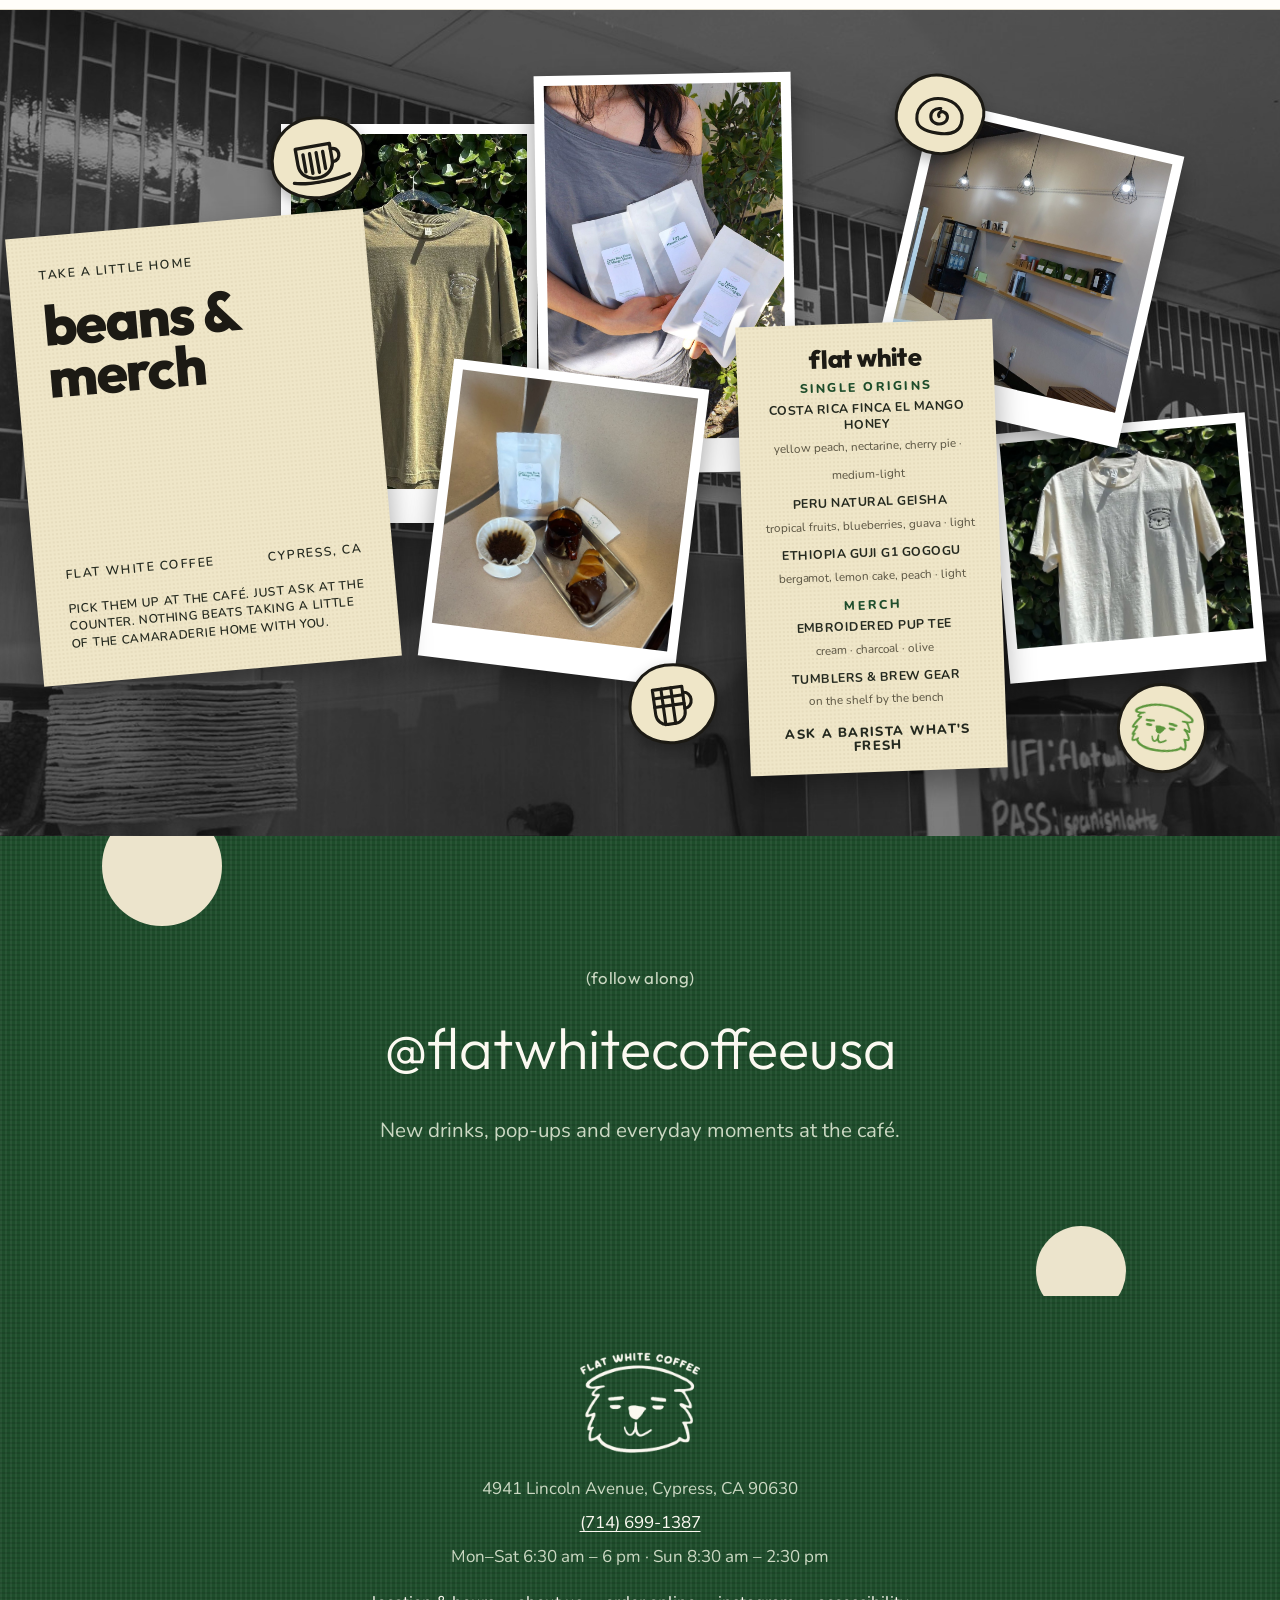
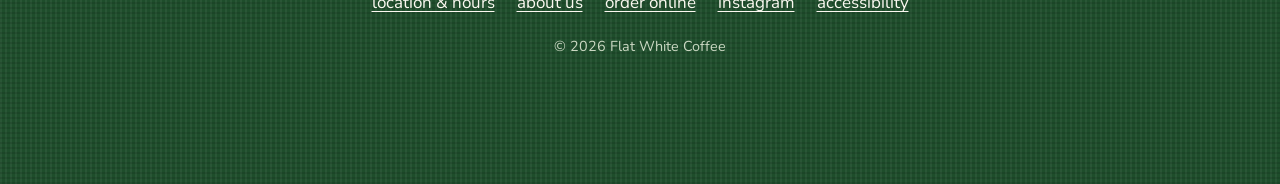
==== commit cdbb310f: "Pastry case: real pastry photos inside hand-drawn sketches Chocolate salt bread in a bakery box (dog" ====
--- a/site/index.html
+++ b/site/index.html
@@ -230,20 +230,36 @@
       </div>
     </section>
 
-    <!-- PASTRY CASE -->
-    <section class="section" aria-labelledby="pastry-title">
-      <div class="container">
-        <div class="seasonal-grid">
-          <div>
-            <span class="label">(from the pastry case)</span>
-            <h2 id="pastry-title">something sweet on the side</h2>
-            <p class="lead">Pair your drink with something from the case. Selection changes. See what's in today on our <a class="ext" href="https://flat-white-coffee-cypress.cloveronline.com/menu/all" target="_blank" rel="noopener">online menu<span class="sr-only"> (opens in a new tab)</span></a>.</p>
-          </div>
-          <div class="seasonal-pair">
-            <div class="frame" data-placeholder="matcha madeleines"><img src="assets/photos/matcha-madeleines.jpg" alt="Madeleines dipped in a glossy matcha coating" loading="lazy"></div>
-            <div class="frame" data-placeholder="financiers" style="margin-top:48px"><img src="assets/photos/financiers.jpg" alt="Rows of financiers topped with pretzel, almond, cream cheese, fig and chocolate" loading="lazy"></div>
-          </div>
-        </div>
+    <!-- PASTRY CASE (photos + hand-drawn sketches) -->
+    <section class="section sweets" aria-labelledby="pastry-title">
+      <div class="container">
+        <div class="sweets-head">
+          <h2 id="pastry-title">something sweet on the side</h2>
+          <p class="lead">Pair your drink with something from the pastry case.</p>
+        </div>
+        <div class="sweet-grid">
+          <figure class="sweet">
+            <figcaption>chocolate salt bread</figcaption>
+            <img src="assets/sweets/sweet-saltbread.webp" alt="A hand-drawn bakery box with the Flat White dog on the lid, filled with chocolate-dipped salt bread" loading="lazy">
+            <p>buttery salt bread dipped in chocolate</p>
+          </figure>
+          <figure class="sweet">
+            <figcaption>matcha madeleines</figcaption>
+            <img src="assets/sweets/sweet-madeleines.webp" alt="Matcha madeleines on a hand-drawn paper doily" loading="lazy">
+            <p>dipped in a glossy matcha coating</p>
+          </figure>
+          <figure class="sweet">
+            <figcaption>financiers</figcaption>
+            <img src="assets/sweets/sweet-financiers.webp" alt="Two financiers, one chocolate-dipped and one with pretzel, on a hand-drawn tray" loading="lazy">
+            <p>pretzel, almond, chocolate and more</p>
+          </figure>
+          <figure class="sweet">
+            <figcaption>pecan cinnamon roll</figcaption>
+            <img src="assets/sweets/sweet-cinnamonroll.webp" alt="A sticky pecan cinnamon roll on a hand-drawn plate with a fork" loading="lazy">
+            <p>sticky, gooey and warm</p>
+          </figure>
+        </div>
+        <p class="sweets-note">*selection changes daily. see what's in today on our <a class="ext" href="https://flat-white-coffee-cypress.cloveronline.com/menu/all" target="_blank" rel="noopener">online menu<span class="sr-only"> (opens in a new tab)</span></a>*</p>
       </div>
     </section>
 
--- a/site/styles.css
+++ b/site/styles.css
@@ -535,3 +535,38 @@
   .pol-shelf { grid-column: 3 / 6; grid-row: 21 / 25; }
   .st-1 { left: auto; right: 2%; top: 1%; } .st-2 { left: 2%; top: 36%; } .st-3 { right: 4%; top: auto; bottom: 46%; } .st-4 { left: auto; right: 4%; bottom: 1%; }
 }
+
+/* beans & merch: wide landscape collage on computers */
+@media (min-width: 1000px) {
+  .shop-collage { padding: clamp(48px, 5vw, 80px) 0; }
+  .shop-collage .collage-board { width: min(100% - 48px, 1320px); grid-template-columns: repeat(24, 1fr); grid-auto-rows: clamp(40px, 3.9vw, 56px); }
+  .paper-poster { grid-column: 1 / 8;  grid-row: 4 / 13; transform: rotate(-5deg); z-index: 3; }
+  .pol-tee      { grid-column: 6 / 11; grid-row: 2 / 10; transform: rotate(0deg); z-index: 1; }
+  .pol-pour     { grid-column: 9 / 14; grid-row: 7 / 13; transform: rotate(7deg); z-index: 2; }
+  .pol-beans    { grid-column: 11 / 16; grid-row: 1 / 9; transform: rotate(-1deg); z-index: 1; }
+  .paper-menu   { grid-column: 15 / 20; grid-row: 6 / 15; transform: rotate(-2deg); z-index: 3; padding: 22px 20px; }
+  .pol-shelf    { grid-column: 18 / 23; grid-row: 2 / 8; transform: rotate(13deg); z-index: 2; }
+  .pol-tees     { grid-column: 20 / 25; grid-row: 8 / 13; transform: rotate(-5deg); z-index: 1; }
+  .paper-poster h2 { font-size: clamp(2.6rem, 4.4vw, 4.2rem); }
+  .paper-menu h3 { font-size: 1.6rem; margin-bottom: 8px; }
+  .paper-menu li { margin-bottom: 7px; }
+  .paper-menu li strong { font-size: .78rem; }
+  .paper-menu li span { font-size: .74rem; }
+  .pm-head { margin: 10px 0 7px; }
+  .st-1 { left: 20%; top: 6%; width: clamp(80px, 7.5vw, 110px); transform: rotate(-10deg); }
+  .st-2 { left: auto; right: 22%; top: 0; width: clamp(76px, 7vw, 100px); transform: rotate(8deg); }
+  .st-3 { right: 4%; top: auto; bottom: 0; width: clamp(80px, 7vw, 104px); transform: rotate(10deg); }
+  .st-4 { left: 49%; top: auto; bottom: 4%; width: clamp(76px, 7vw, 100px); transform: rotate(-8deg); }
+}
+
+/* ---------- something sweet: photos inside hand-drawn sketches ---------- */
+.sweets { background: #f3efe5; }
+.sweets-head { text-align: center; }
+.sweets-head .lead { margin-inline: auto; }
+.sweet-grid { display: grid; grid-template-columns: repeat(2, 1fr); gap: clamp(32px, 5vw, 64px) clamp(24px, 5vw, 72px); margin-top: clamp(32px, 5vw, 56px); }
+.sweet { margin: 0; text-align: center; }
+.sweet figcaption { font: 500 clamp(1.1rem, 1.8vw, 1.45rem)/1.2 var(--font-display); letter-spacing: .14em; text-transform: uppercase; color: #1c1a14; }
+.sweet img { width: 100%; max-width: 460px; height: clamp(220px, 27vw, 340px); object-fit: contain; margin: 14px auto 6px; }
+.sweet p { margin: 0; font-style: italic; font-weight: 600; color: var(--leaf-ink); }
+.sweets-note { margin: clamp(32px, 4vw, 48px) 0 0; text-align: center; font: 600 .95rem/1.4 var(--font-body); letter-spacing: .03em; color: #3a352a; }
+@media (max-width: 640px) { .sweet-grid { grid-template-columns: 1fr; } }
